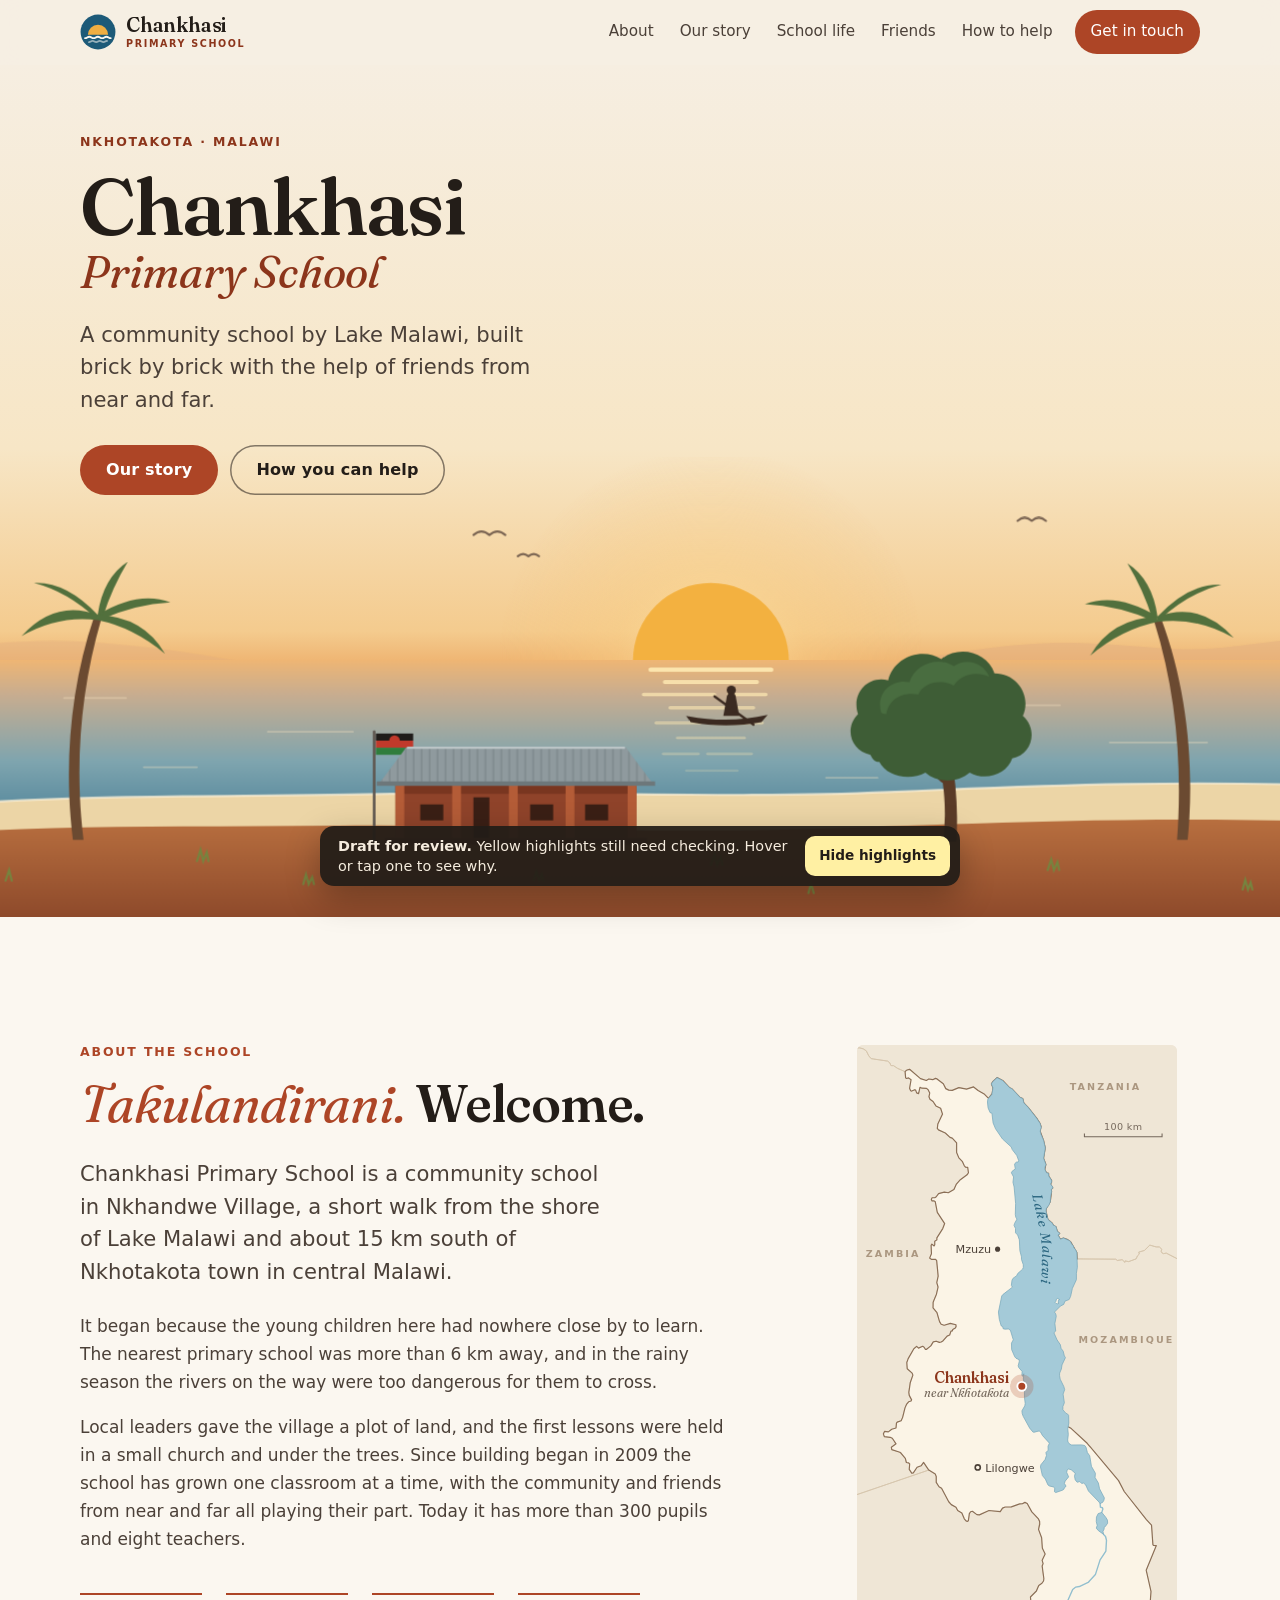
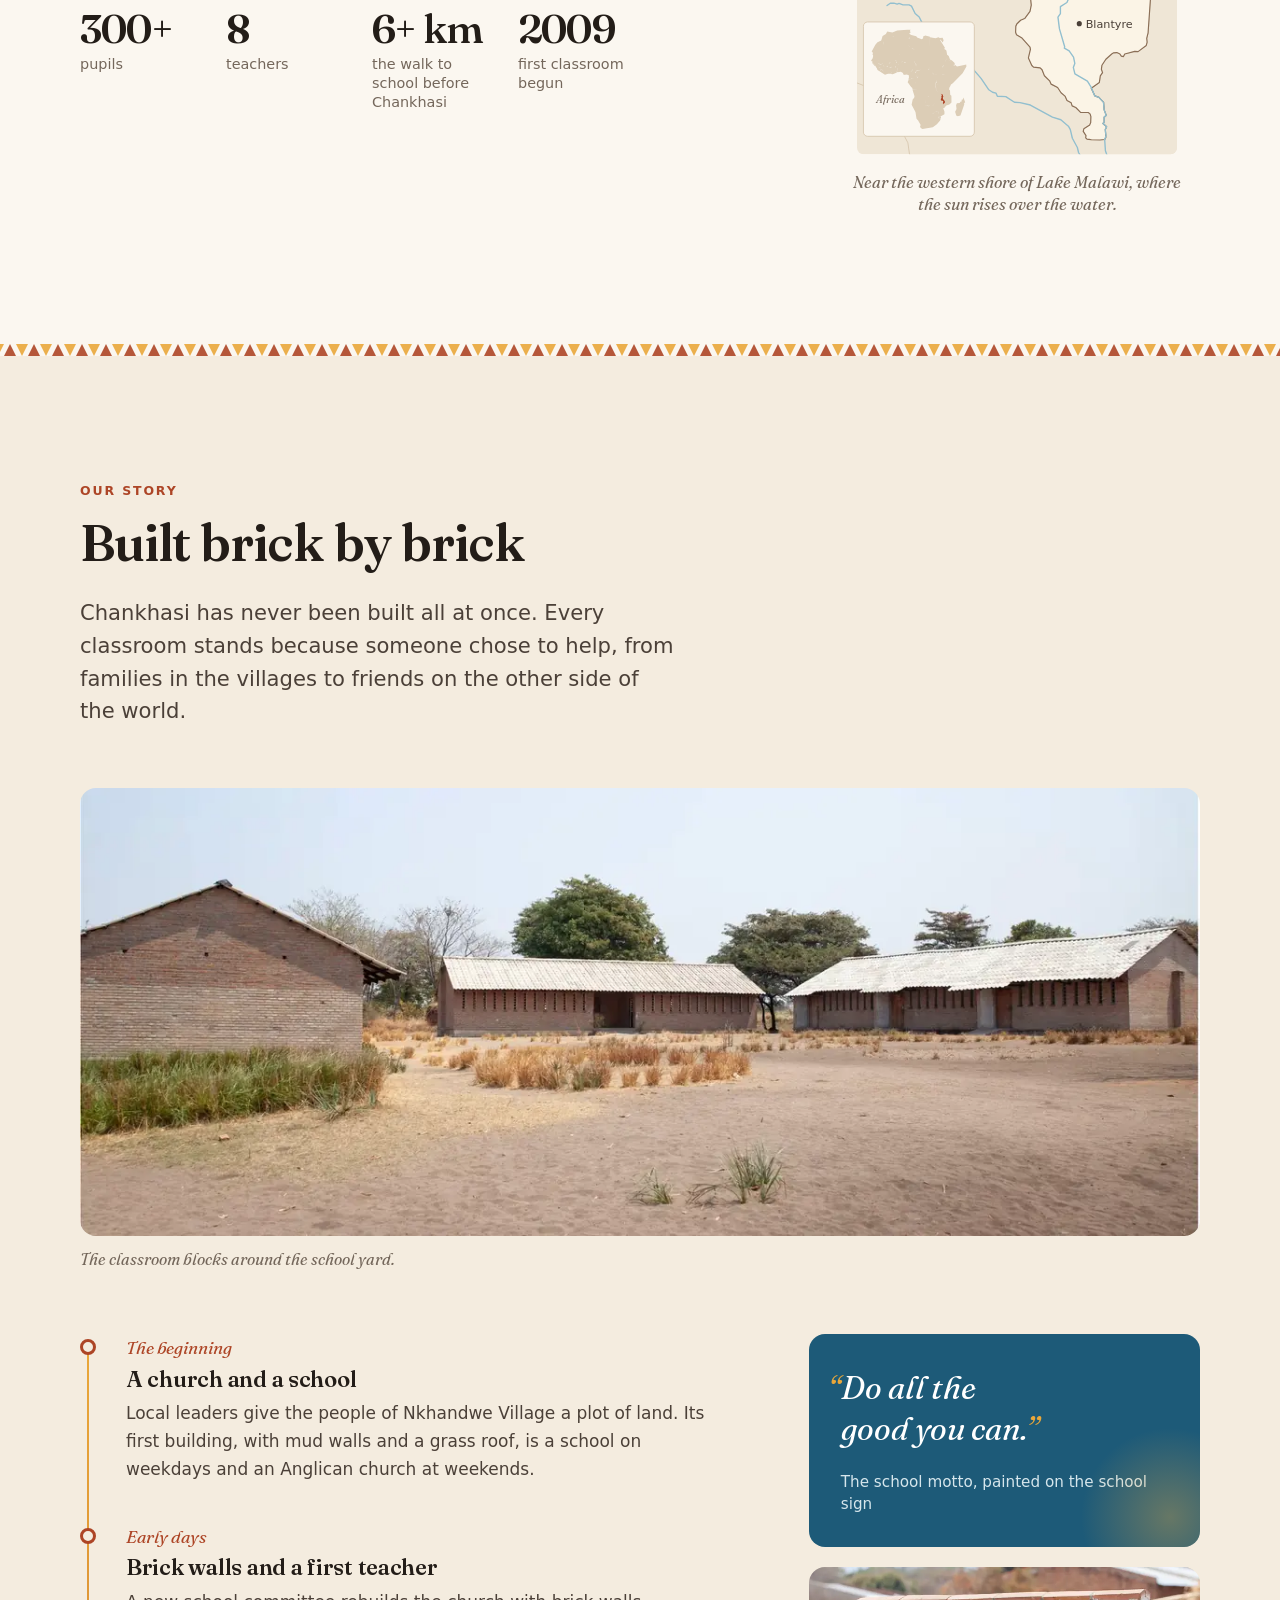
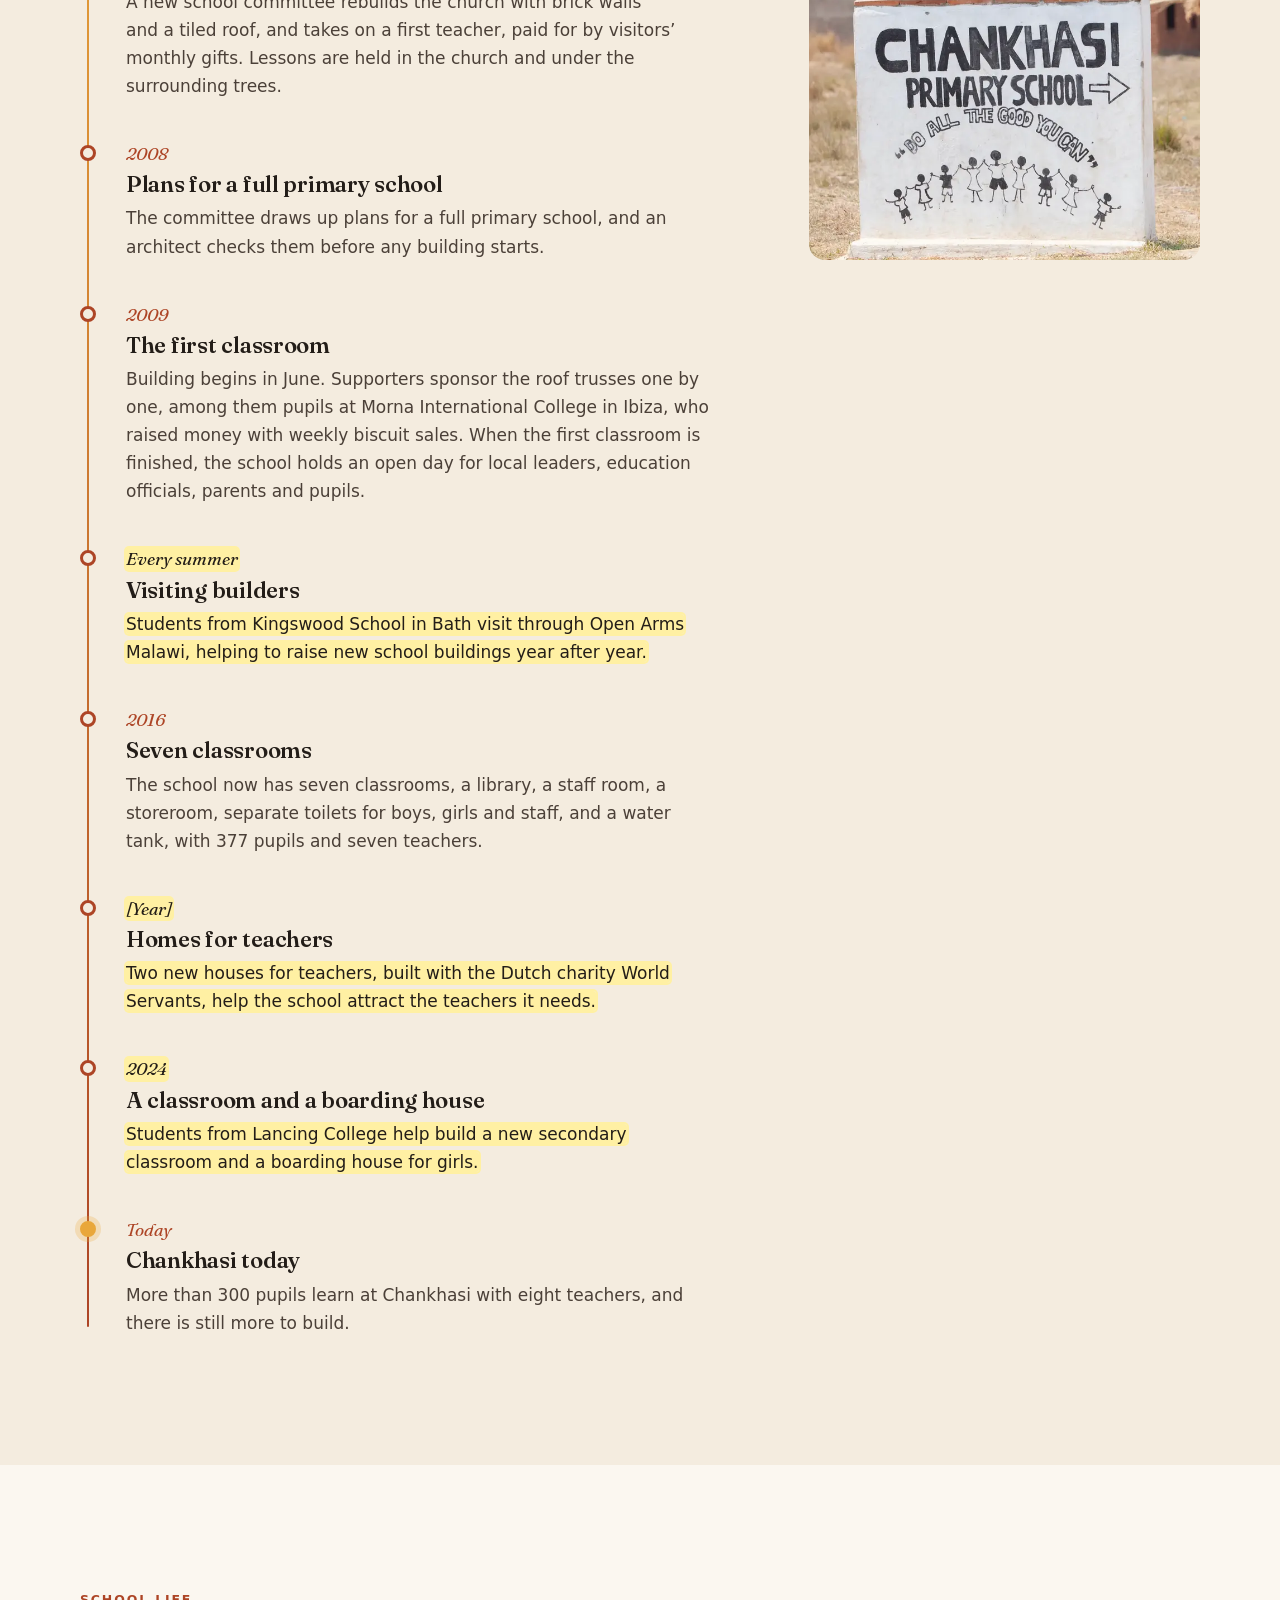
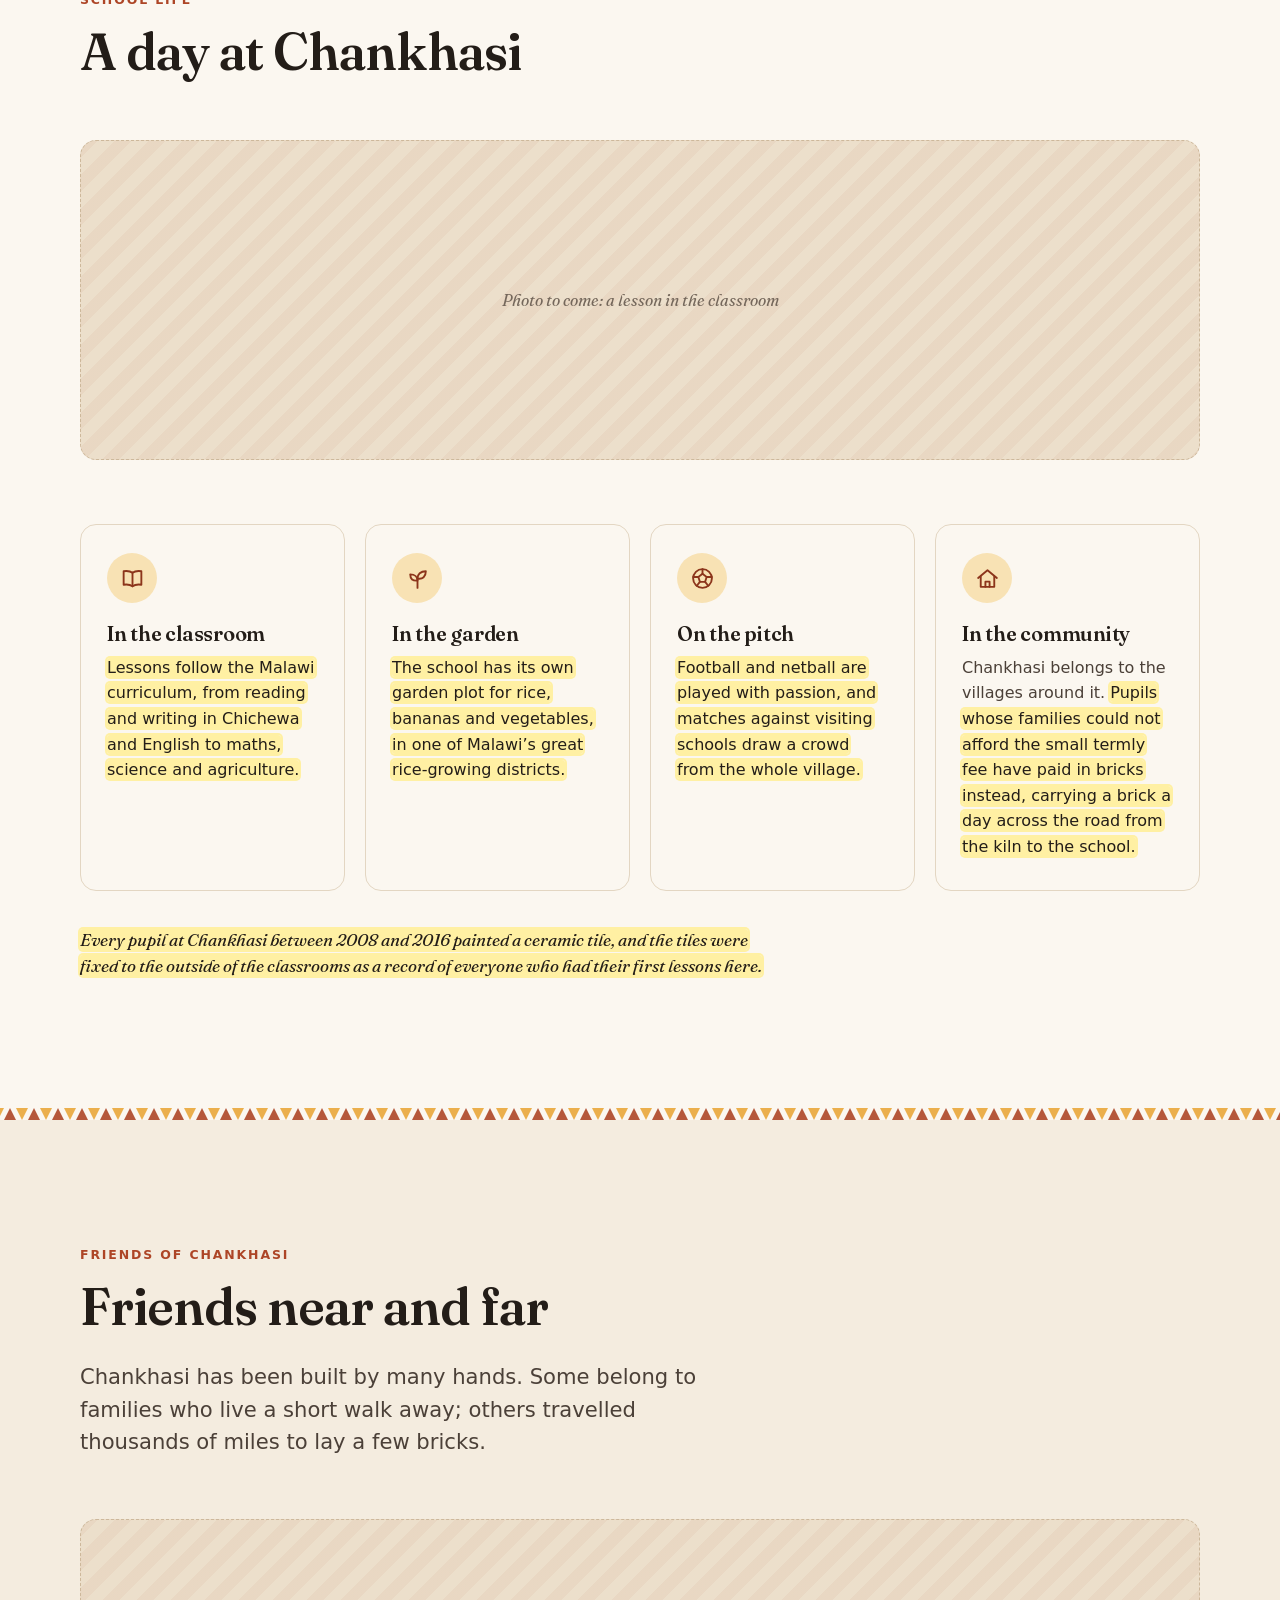
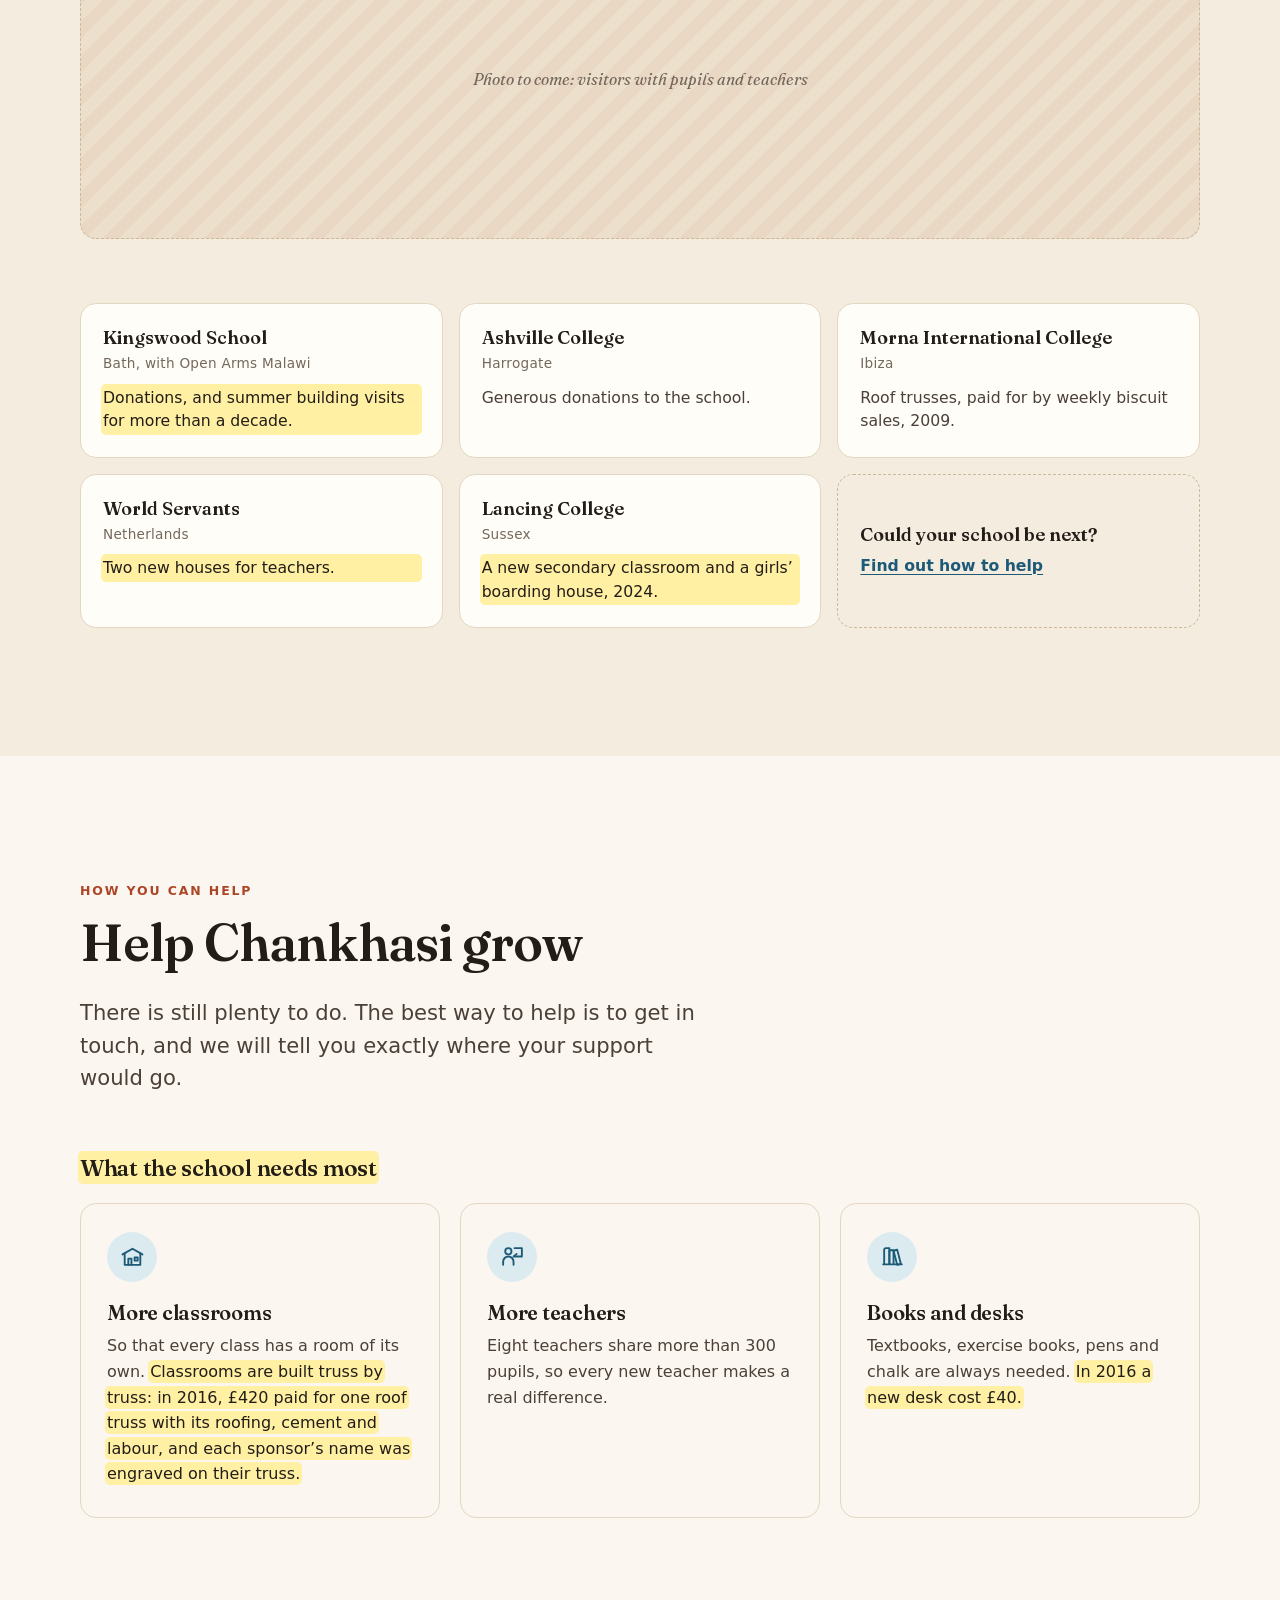
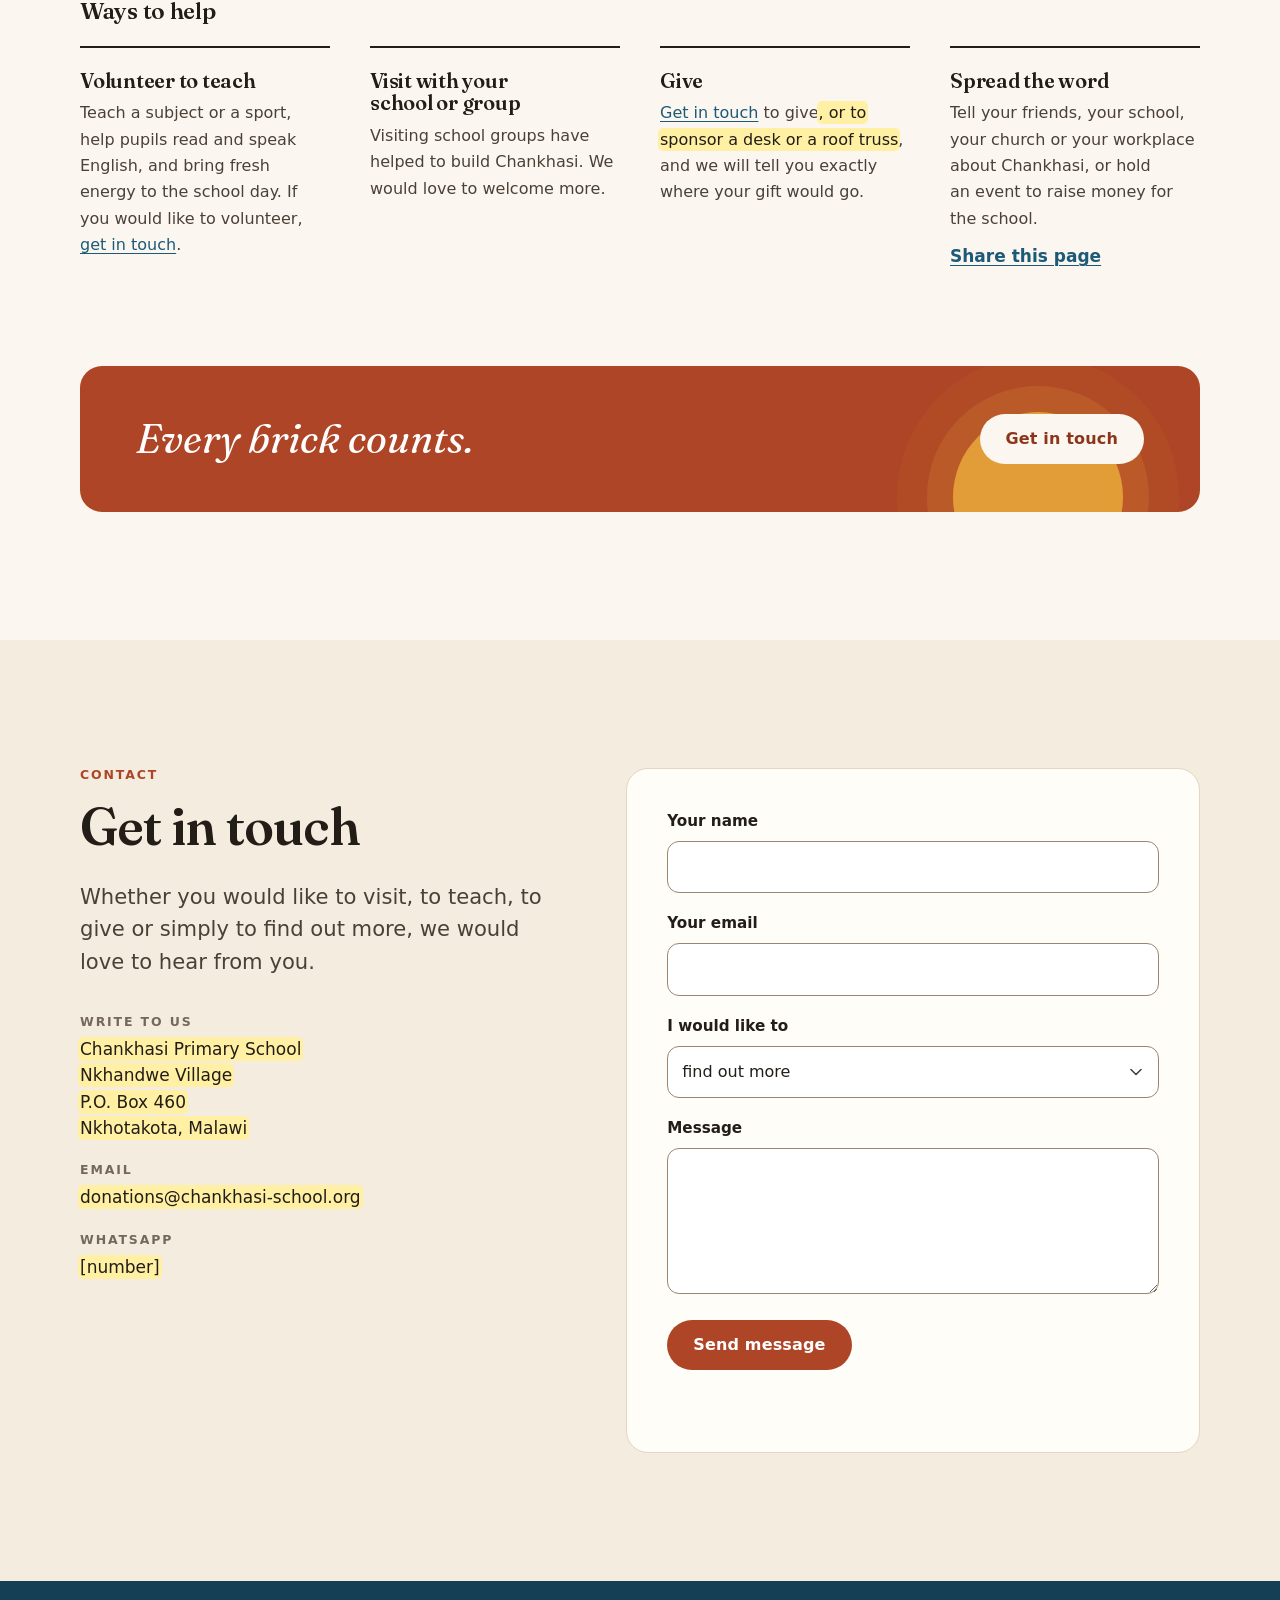
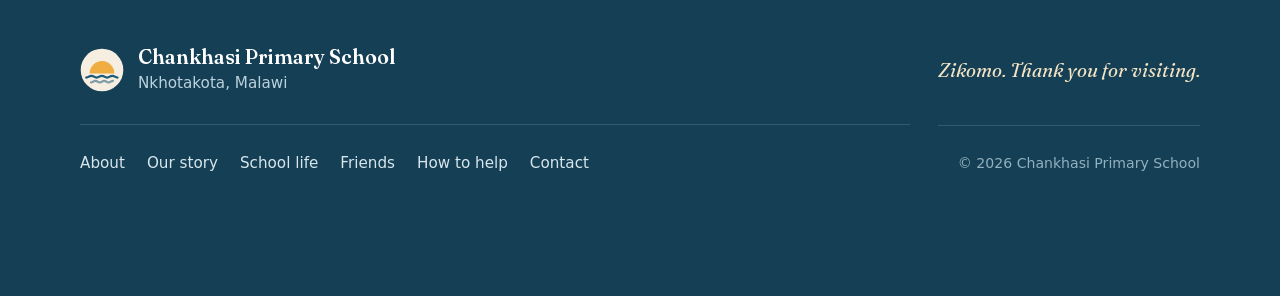
==== index.html @ ba5e1322 "Draft website for Chankhasi Primary School One-page static site for a community primary school near " ====
<!doctype html>
<html lang="en-GB" class="draft">
<head>
<meta charset="utf-8">
<meta name="viewport" content="width=device-width, initial-scale=1">
<title>Chankhasi Primary School · Nkhotakota, Malawi</title>
<meta name="description" content="Chankhasi Primary School is a community school near the shore of Lake Malawi, in Nkhotakota, Malawi. Read about the school, its story and how you can help.">
<!-- DRAFT: remove this line at launch so search engines can list the site -->
<meta name="robots" content="noindex">
<meta name="theme-color" content="#f6eee1">
<link rel="icon" href="assets/img/favicon.svg" type="image/svg+xml">
<link rel="icon" href="assets/img/favicon-32.png" sizes="32x32" type="image/png">
<link rel="apple-touch-icon" href="assets/img/apple-touch-icon.png">
<meta property="og:type" content="website">
<meta property="og:site_name" content="Chankhasi Primary School">
<meta property="og:title" content="Chankhasi Primary School · Nkhotakota, Malawi">
<meta property="og:description" content="A community primary school by Lake Malawi, built brick by brick with the help of friends from near and far.">
<meta property="og:url" content="https://alexjamescoles.github.io/chankhasi-school/">
<meta property="og:image" content="https://alexjamescoles.github.io/chankhasi-school/assets/img/og.jpg">
<meta property="og:image:width" content="1200">
<meta property="og:image:height" content="630">
<meta property="og:image:alt" content="Chankhasi Primary School: an illustration of the school by Lake Malawi at sunrise">
<meta name="twitter:card" content="summary_large_image">
<script>document.documentElement.className += " js";</script>
<link rel="preload" href="assets/fonts/fraunces.woff2" as="font" type="font/woff2" crossorigin>
<link rel="stylesheet" href="assets/site.css?v=6">
<script src="assets/site.js?v=6" defer></script>
</head>
<body>
<a class="skip" href="#main">Skip to content</a>

<header class="site-header">
  <div class="wrap header-inner">
    <a class="brand" href="#top" aria-label="Chankhasi Primary School, back to the top">
      <svg class="brand-mark" viewBox="0 0 64 64" aria-hidden="true"><circle cx="32" cy="32" r="31" fill="#1d5a78"/><path d="M14 37a18 18 0 0 1 36 0z" fill="#f0ae42"/><path d="M9 43c3.8 0 3.8-2.6 7.6-2.6s3.8 2.6 7.6 2.6 3.8-2.6 7.6-2.6 3.8 2.6 7.6 2.6 3.8-2.6 7.6-2.6 3.8 2.6 7.6 2.6" fill="none" stroke="#fbf7f0" stroke-width="3.2" stroke-linecap="round"/><path d="M16 50c3.2 0 3.2-2.2 6.4-2.2s3.2 2.2 6.4 2.2 3.2-2.2 6.4-2.2 3.2 2.2 6.4 2.2 3.2-2.2 6.4-2.2" fill="none" stroke="#fbf7f0" stroke-width="3.2" stroke-linecap="round" opacity=".55"/></svg>
      <span class="brand-name">Chankhasi <small>Primary School</small></span>
    </a>
    <button class="nav-toggle" type="button" aria-expanded="false" aria-controls="site-nav">
      <span class="nav-toggle-bars" aria-hidden="true"></span>Menu
    </button>
    <nav id="site-nav" class="site-nav" aria-label="Main">
      <a href="#about">About</a>
      <a href="#story">Our story</a>
      <a href="#life">School life</a>
      <a href="#friends">Friends</a>
      <a href="#help">How to help</a>
      <a class="nav-cta" href="#contact">Get in touch</a>
    </nav>
  </div>
</header>

<main id="main">

<section class="hero" id="top" aria-labelledby="hero-title">
  <div class="wrap hero-text">
    <p class="eyebrow">Nkhotakota · Malawi</p>
    <h1 id="hero-title">Chankhasi <span class="h1-line">Primary School</span></h1>
    <p class="lead">A community school by Lake Malawi, built brick by brick with the help of friends from near and far.</p>
    <p class="hero-actions">
      <a class="btn" href="#story">Our story</a>
      <a class="btn btn-ghost" href="#help">How you can help</a>
    </p>
  </div>
  <div class="hero-art" aria-hidden="true">
    <svg viewBox="0 380 1600 520" preserveAspectRatio="xMidYMax slice" focusable="false">
      <defs>
        <radialGradient id="h-glow" cx="880" cy="610" r="240" gradientUnits="userSpaceOnUse">
          <stop offset="0" stop-color="#fde3a6" stop-opacity=".95"/>
          <stop offset=".45" stop-color="#f9cf86" stop-opacity=".42"/>
          <stop offset="1" stop-color="#f6c47a" stop-opacity="0"/>
        </radialGradient>
        <linearGradient id="h-lake" x1="0" y1="609" x2="0" y2="800" gradientUnits="userSpaceOnUse">
          <stop offset="0" stop-color="#efb674"/>
          <stop offset=".2" stop-color="#c9ad8f"/>
          <stop offset=".6" stop-color="#7fa5af"/>
          <stop offset="1" stop-color="#4b8198"/>
        </linearGradient>
        <linearGradient id="h-ground" x1="0" y1="790" x2="0" y2="900" gradientUnits="userSpaceOnUse">
          <stop offset="0" stop-color="#b86f3f"/>
          <stop offset="1" stop-color="#8e4a2b"/>
        </linearGradient>
        <pattern id="h-corr" width="9" height="40" patternUnits="userSpaceOnUse">
          <path d="M4.5 0v40" stroke="#7d888c" stroke-width="1.6"/>
        </pattern>
      </defs>

      <g class="h-sun">
        <circle cx="880" cy="610" r="240" fill="url(#h-glow)"/>
        <circle cx="880" cy="610" r="88" fill="#f3b140"/>
      </g>
      <g class="h-birds" fill="none" stroke="#7a6452" stroke-width="2.4" stroke-linecap="round" stroke-linejoin="round">
        <path d="M612 468q9-8 18 0q9-8 18 0"/>
        <path d="M662 492q6-5 12 0q6-5 12 0"/>
        <path d="M1226 452q8-7 16 0q8-7 16 0"/>
      </g>

      <path fill="#e2ad80" opacity=".5" d="M1100 610c64-10 124-22 196-20s112 12 172 4 96-12 132-8v24z"/>
      <path fill="#e2ad80" opacity=".4" d="M0 598c64-8 126-14 196-8s104 12 150 20H0z"/>

      <rect x="0" y="609" width="1600" height="200" fill="url(#h-lake)"/>

      <g class="h-glitter" fill="none" stroke="#fde8b2" stroke-linecap="round">
        <path d="M812 620h136" stroke-width="5" opacity=".95"/>
        <path d="M828 634h104" stroke-width="4.5" opacity=".85"/>
        <path d="M804 648h80M900 648h42" stroke-width="4" opacity=".72"/>
        <path d="M834 663h94" stroke-width="4" opacity=".6"/>
        <path d="M818 680h50M882 680h56" stroke-width="3.5" opacity=".48"/>
        <path d="M842 697h76" stroke-width="3" opacity=".38"/>
        <path d="M826 715h40M876 715h50" stroke-width="3" opacity=".28"/>
        <path d="M852 734h58" stroke-width="2.5" opacity=".2"/>
      </g>
      <g fill="none" stroke="#f8e4c2" stroke-linecap="round" stroke-width="2" opacity=".35">
        <path d="M150 652h70M380 690h96M1190 660h84M1330 702h110M600 748h64M1010 742h58M240 730h60"/>
      </g>

      <g class="h-canoe" fill="#3b2a21">
        <path d="M852 672c30 6 62 6 92-1l-7 8c-26 5-54 5-80 0z"/>
        <path d="M894 672l4-22c1-5 9-5 10 0l4 22z"/>
        <circle cx="903" cy="643" r="5.2"/>
        <path d="M884 650l44 32" fill="none" stroke="#3b2a21" stroke-width="2.6" stroke-linecap="round"/>
      </g>

      <path fill="#ecd5a6" d="M0 774c160-14 330-10 520-14s380 6 560-2 360-14 520-6v60H0z"/>
      <path fill="none" stroke="#fff4dc" stroke-width="2.5" opacity=".7" d="M0 774c160-14 330-10 520-14s380 6 560-2 360-14 520-6"/>
      <path fill="url(#h-ground)" d="M0 806c140-12 300-8 460-10s320 10 520 4 380-16 620-8v108H0z"/>

      <g class="h-palm">
        <path fill="#6b4a31" d="M160 812c-10-80-4-170 24-252l8 3c-24 82-30 168-20 249z"/>
        <g fill="#52703d">
          <path d="M188 558q-48-18-86 24q42-24 86-18z"/>
          <path d="M188 558q-36-38-72-36q38 10 70 40z"/>
          <path d="M188 558q6-42 34-60q-18 30-28 62z"/>
          <path d="M188 558q46-28 82-14q-40 2-80 20z"/>
          <path d="M188 558q52 2 76 44q-36-30-76-38z"/>
        </g>
      </g>
      <g class="h-palm">
        <path fill="#6b4a31" d="M1418 812c8-80 0-170-30-250l-8 3c26 82 32 168 26 247z"/>
        <g fill="#52703d">
          <path d="M1384 560q48-18 86 24q-42-24-86-18z"/>
          <path d="M1384 560q36-38 72-36q-38 10-70 40z"/>
          <path d="M1384 560q-6-42-34-60q18 30 28 62z"/>
          <path d="M1384 560q-46-28-82-14q40 2 80 20z"/>
          <path d="M1384 560q-52 2-76 44q36-30 76-38z"/>
        </g>
      </g>

      <g class="h-tree">
        <path fill="#5b3b27" d="M1142 814c4-32 2-64-6-96l15-2c6 32 8 66 6 98z"/>
        <path d="M1142 744l-28-26M1148 732l24-24" stroke="#5b3b27" stroke-width="7" stroke-linecap="round"/>
        <path fill="#3e5d36" d="M1060 716c-22-4-30-30-14-46-8-24 12-44 34-38 6-26 38-38 60-24 20-16 52-8 60 16 26 0 42 26 32 48 18 16 10 44-12 48-6 18-30 26-48 16-14 12-36 12-50 0-18 10-44 4-52-12-6 0-8-4-10-8z"/>
        <path fill="#4c7042" opacity=".85" d="M1072 668c-6-22 12-38 32-34 6-20 32-30 50-18 14-10 34-4 40 12-18-8-34 0-40 10-14-8-34-4-40 10-18-4-34 6-36 22-4 0-5-1-6-2z"/>
      </g>

      <g class="h-flag">
        <path d="M500 818V690" stroke="#5f5750" stroke-width="3" stroke-linecap="round"/>
        <rect x="502" y="692" width="42" height="8" fill="#1f1c1a"/>
        <path d="M517 700a6 6 0 0 1 12 0z" fill="#c1392b"/>
        <rect x="502" y="700" width="42" height="8" fill="#c1392b"/>
        <rect x="502" y="708" width="42" height="8" fill="#2f7d3c"/>
      </g>

      <g class="h-school">
        <rect x="524" y="744" width="272" height="68" fill="#8f432a"/>
        <g fill="#3a1f15">
          <rect x="552" y="772" width="26" height="18"/>
          <rect x="612" y="764" width="18" height="46"/>
          <rect x="676" y="772" width="26" height="18"/>
          <rect x="738" y="772" width="26" height="18"/>
        </g>
        <rect x="524" y="751" width="272" height="9" fill="#5e2616" opacity=".45"/>
        <g fill="#b45c37">
          <rect x="524" y="748" width="10" height="64"/>
          <rect x="588" y="748" width="10" height="64"/>
          <rect x="652" y="748" width="10" height="64"/>
          <rect x="716" y="748" width="10" height="64"/>
          <rect x="786" y="748" width="10" height="64"/>
        </g>
        <path d="M506 748h308l-30-40H536z" fill="#8f9a9e"/>
        <path d="M506 748h308l-30-40H536z" fill="url(#h-corr)"/>
        <path d="M537 708h246" stroke="#bcc5c7" stroke-width="2.5"/>
        <rect x="503" y="746" width="314" height="5" fill="#6d777a"/>
        <rect x="512" y="810" width="296" height="8" fill="#7d3a22"/>
      </g>

      <g fill="none" stroke="#76843f" stroke-width="2.4" stroke-linecap="round">
        <path d="M300 836l4-13 3 13 4-10 2 10M420 862l3-11 3 11 4-8 2 8M880 840l4-12 3 12 4-9 2 9M990 872l3-11 3 11M1260 846l4-12 3 12 4-9 2 9M1480 868l3-11 3 11 3-8 2 8M84 858l4-12 3 12M680 858l3-10 3 10 3-7 2 7"/>
      </g>
    </svg>
  </div>
</section>

<section class="about" id="about" aria-labelledby="about-title">
  <div class="wrap about-grid">
    <div class="about-text">
      <p class="eyebrow">About the school</p>
      <h2 id="about-title"><span class="chichewa" lang="ny">Takulandirani.</span> Welcome.</h2>
      <p class="lead">Chankhasi Primary School is a community school in Nkhandwe Village, a short walk from the shore of Lake Malawi and about 15&nbsp;km south of Nkhotakota town in central Malawi.</p>
      <p>It began because the young children here had nowhere close by to learn. The nearest primary school was more than 6&nbsp;km away, and in the rainy season the rivers on the way were too dangerous for them to cross.</p>
      <p>Local leaders gave the village a plot of land, and the first lessons were held in a small church and under the trees. Since building began in 2009 the school has grown one classroom at a time, with the community and friends from near and far all playing their part. Today it has more than 300 pupils and eight teachers.</p>
      <dl class="stats">
        <div class="stat"><dt>pupils</dt><dd>300+</dd></div>
        <div class="stat"><dt>teachers</dt><dd>8</dd></div>
        <div class="stat"><dt>the walk to school before Chankhasi</dt><dd>6+&nbsp;km</dd></div>
        <div class="stat"><dt>first classroom begun</dt><dd>2009</dd></div>
      </dl>
    </div>
    <figure class="map-figure">
      <!-- MAP:START --><svg class="map" viewBox="0 0 300 664.9" role="img" aria-labelledby="map-title map-desc"><title id="map-title">Map of Malawi</title><desc id="map-desc">Chankhasi Primary School is near the western shore of Lake Malawi, about 15 km south of Nkhotakota town in central Malawi, north-east of the capital, Lilongwe.</desc><defs><clipPath id="map-clip"><rect width="300" height="664.9" rx="6"/></clipPath><path id="lake-label-path" d="M163.7 133.8l.4 8.1 2.1 8.1 3.8 16.2 2.5 16.3 1.3 16.2-.9 16.2-.4 8.1-2.6 8.1"/></defs><g clip-path="url(#map-clip)"><rect class="m-sea" width="300" height="664.9"/><path class="m-nbr" d="M45.1 25l-7.1-3.1-3.7-2.5-2.5-.1-1-2.5-2.1-1.7-15.4-2.3-2.2-2.5-2.4-4.8-2.9-1.9-3.2-.9-12 0-1.6-.5-6-5.1-3 .4 0-17.5 340 0 0 229.3-9.8 2.3-3-1.2-3.3 .6-1.6-2.1 .3-2.9-1.2-5-11.5-5.9-2.6 .5-1.5-.8-.7-1.5 .7-1.8-2.4-2.2-3 0-5.9-1.7-5 5-5.4 1.6 .6 1.8-1.8 1.7-1.2 2.8-7 2.6-3.4-.7-.1 1.4-2.6-2.5-4.6 .7-1.4-1.2-36.2-.2-.3-6.1-5.8-10-3.4-2.3-3.4-1.2-2.8 1.1-2.3-4 1.7-1.5-2.3-1.9-1.2-4.2-2.5-1.4-1-2-3.8-3.3-.6-1.4-1.6-7 .4-2.1 3.7-6.3 1.2-9.5-.3-2.1 1.5-1.4-2.2-3.6 1-1.7 0-1.8-2.7-4.1-.1-2.5-1.9-.4-1.6-3.2 1-4.7-2.2-5.8 1.6-9.7-1.6-7.1-3.2-8.7 .9-4.2-.9-2.8-3.3-5.1-8-10.2-4-4.1-1-4.1-2.4-.9-7.7-8.2-2.3-1.1-6.4-6.7-5.3-2.7-4.1 3.9-1.2 2 1.5 3.6-.8 5.4-3.4 4.6-3.7-3.9-6.1-3.5-4.2-3.4-6.6 2.1-7.2-1.4-6.2 2.5-3.3-.2-2.8-1.4-2.3-4.5-5.9-4.6-1.4-.5-2.6 1.2-3.7-.6-2.3 1.4-5.5-1.8-10.2-8.7-1.5 .1zM47.3 684.9l-1-3.9 1.7-1.6 4.6-8.2 .4-2.6-3-2.2-.8-1.6-1.5-10.6-9.9-18.8 6.9-7.1 1.4-2.6 2.7-10.9-5.9 2.5-9.8-1.4-3 1.1-2.6-1.8-.8-5.1-1.3-1.9-30.1-12-6.2-1-9.1 .2 0-168 10.3-2.6 77-26.3 6.1 3.8 .9 2.3 0 5.5 2.6 4 2.4 1.5 6.7 12.6 2.4 2.7 4.4 2.5 1.6 3 3.9 2.4 2.3 5.4 1.6 1.9 1.4 .5 .8-.6 .9-6.6 1.2-1.8 1.7-.5 4.2 3.2 2.3 .2 9-4.1 10.6 1.1 2.1-3.3 2.5-1.1 5.8-.1 7.8-2.8 2.5-.1 2.4-1.3 2.2 1.1 4.3 7.8 6 6.3 1.3 2.6-1 7.5 2.9 7.8 .7 9.9 2.6 5.4-2.8 5.9 .9 3.1-.9 2.3 1.6 11.9-.3 2.1-1.5 2.1-3.9 3.2-1.3 4.1-5.6 5.6 .8 7.6-1.2 5.8-5 6.8-3.8 1.6-3.6 3.5-.9 2.1-.2 5.7 .8 2.2 4.8 2.8 7.9 8.8 .4 2.2-1.9 8 3.2 7.1 1.6 1.6 6.2 .6 1.8 1.8 2.2 5.6 4.9 4.8 1.4 3.1 6.1 3.2 3.2 4.9 3.7 3.1 1.9 4.1 3.9 2.2 .9 2.9 3.4 1.5 4.5 4.5 7.2 .2 1.7 1.3 .8 2.5-.2 5.6-.9 2.2-5.5 3.6-.6 2.5 2.6 3.9-.3 2.1 1.2 1.2 4.2 .6 12.5-.2 1.2-3.4-.7-6 1.2-2.5-3.4-3.1 1.1-1.2 0-4.7 2-1.7-2-5.2-.5-7-4.4-4.7-3.8-1.4-3.4-7.1 7.6-5.4 .9-6.2 2.1-3.1-1.1-3.1 .5-3.8 3.7-5.6 5.5-4.9 1.5-1.1 3.3-.3 2.9 1.3 1.3 2 2 .5 1.2-2.5 9.4-2.4 3.1 .2 7.7-5.8 .8-3-.4-3.7 1.3-5.1 2.7-38.8-4.5-19.9 9.5-23.1-2.7-.2-.5-.7-1.3-18.3-4.8-5.1-20.8-26.4-5.3-10.2-29.4-35-14.9-13.8-2.5-1.5-5.3-1.4-10.1 .2-2.2-.7-2.3-4.6-2.6-3-2.6-5.9 .3-13.5-4.3-38.3-11.1-39.6 .4-3.6 1.7-4.1 14.5-22.2 3.2-7.9 .7-6.5-.5-5 .8-1 2.7-.7 60.9 .5 1.4 1.2 4.6-.7 2.6 2.5 .1-1.4 3.4 .7 7-2.6 1.2-2.8 1.8-1.7-.6-1.8 5.4-1.6 5-5 5.9 1.7 3 0 2.4 2.2-.7 1.8 .7 1.5 1.5 .8 2.6-.5 11.5 5.9 1.2 5-.3 2.9 1.6 2.1 3.3-.6 3 1.2 9.8-2.3 0 475.6zM185.1 235.2l-1.1 .7-2 5.4 .1 1.7 1 1.7 1.6 .6 3.4-1.3 2.1-3.5 .2-2.1-.6-1.6-1.3-.9zM174.6 233.4l-1.6 1.3 .2 1.4 4.1 4.9 1.2 0 1.6-1.6 .8-2.8-1.1-2.5-2.3-1.3zM45.1 25l.5 5.8 .8 .6 1.9-.6 2.4 1.8-1.4 8 1 2.3 1 .3 2.8-1.3 .9 .4 .9 2.6 1.8 .7 1.4-6 1.8 .9 4.3 .2 1.5 1.2 1.5 3.1-.7 3.5 .9 2.3 2.9 2.2 2.7 4.1 4.4 2.2 1.8 5.5-4.4 9.2-.5 4.2 1.1 1.4 6.4 2.9 4.4 4.1 2.1 .7 4.1 4.4-.3 7.1 2.4 7 3.4 3.6 2.8 5.1 2.1 .3 .7 5-1.3 1.9-6.3 4.6-3.9 4.4-2.1 4.7-5.3 3.1-3.8-.6-5.3 1.4-2.4 3.2-1.2 .7-2.5 0-.7 1.4 .5 1.6 2.1-.1 1.1 .9 1.9 9.9 6.9 10.5-1.8 4.7-5.5 8.7 0 1.9-2 1.3 0 3.3-.6 1.1-2.1-1.7-.7 1.1 .3 8-1.7 4 1.6 1.1 4 .1 1 1.2 1.4 14.5-1.3 6 1.2 4.2-1.5 6.7-3.1 7.5-.1 5.4 3.7 4.5 2.4 8.3 1.5 2.5 2.8 .9 5.8-1.7 5.3 1.3 .1 1.7-.7 1.3-2.4 1.5-.5 1.3-1.2 .2-1.2 3.6-2.4 1-3.7 4.3-1.8 1.2-1.8 .4-3-1.1-2.7 .6-2.3 3.8-4.2 3.3-.8 .1-1.3-2.2-1.3-.8-3.9 1.7-1.8-1.7-2.6 2.3-5.3 9.2-1.3 3.6 .4 5.9 4.6 4.1 .7 1.9-2.5 7.2-1.3 9 .4 2.8 2.2 4.2-.5 1.1-2.3 .7-2 2.5-1.4 3.2-2.2 8.9-1.4 3.1-3.7 1.4-.7 .9-.4 4.6-4 1.1-3.2 2.5-3.6-.4-1.1 2.3 1 2.6 5.4 .6 2 .9 3.5 5.2-4.4 3.2 .4 2.2 7.6 2.5 1.2 1 3.9 4.8 1 3.8 2.1 .4 1 1-.4 5 2.3 3.6 1.5-.3 3.5-5.2 3.8-1.4 2.3-3.2 4.9 7.2-77 26.3-10.3 2.6 0-429.9 3-.4 6 5.1 1.6 .5 12 0 3.2 .9 2.9 1.9 2.4 4.8 2.2 2.5 15.4 2.3 2.1 1.7 1 2.5 2.5 .1 3.7 2.5z"/><path class="m-land" d="M206.4 200.6l-24.7-.3-2.7 .7-.8 1 .5 5-.7 6.5-3.2 7.9-14.5 22.2-1.7 4.1-.4 3.6 11.1 39.6 4.3 38.3-.3 13.5 2.6 5.9 2.6 3 2.3 4.6 2.2 .7 10.1-.2 5.3 1.4 2.5 1.5 14.9 13.8 29.4 35 5.3 10.2 20.8 26.4 4.8 5.1 1.3 18.3 .5 .7 2.7 .2-9.5 23.1 4.5 19.9-2.7 38.8-1.3 5.1 .4 3.7-.8 3-7.7 5.8-3.1-.2-9.4 2.4-1.2 2.5-2-.5-1.3-2-2.9-1.3-3.3 .3-1.5 1.1-5.5 4.9-3.7 5.6-.5 3.8 1.1 3.1-2.1 3.1-.9 6.2-7.6 5.4 3.4 7.1 3.8 1.4 4.4 4.7 .5 7 2 5.2-2 1.7 0 4.7-1.1 1.2 3.4 3.1-1.2 2.5 .5 7.4-1 2-4.6 .5-7.9-.3-4.2-.6-1.2-1.2 .3-2.1-2.6-3.9 .6-2.5 5.5-3.6 .9-2.2 .2-5.6-.8-2.5-1.7-1.3-7.2-.2-4.5-4.5-3.4-1.5-.9-2.9-3.9-2.2-1.9-4.1-3.7-3.1-3.2-4.9-6.1-3.2-1.4-3.1-4.9-4.8-2.2-5.6-1.8-1.8-6.2-.6-1.6-1.6-3.2-7.1 1.9-8-.4-2.2-7.9-8.8-4.8-2.8-.8-2.2 .2-5.7 .9-2.1 3.6-3.5 3.8-1.6 5-6.8 1.2-5.8-.8-7.6 5.6-5.6 2.2-5.2 3-2.1 1.5-2.1 .3-2.1-1.6-11.9 .9-2.3-.9-3.1 2.8-5.9-2.6-5.4-.7-9.9-2.9-7.8 1.1-4.8-.1-2.7-1.3-2.6-6-6.3-4.3-7.8-2.2-1.1-2.4 1.3-2.5 .1-7.8 2.8-5.8 .1-2.5 1.1-2.1 3.3-10.6-1.1-9 4.1-2.3-.2-4.2-3.2-1.7 .5-1.2 1.8-.9 6.6-.8 .6-1.4-.5-1.6-1.9-2.3-5.4-3.9-2.4-1.6-3-4.4-2.5-2.4-2.7-6.7-12.6-2.4-1.5-2.6-4 0-5.5-.9-2.3-6.1-3.8-4.9-7.2-2.3 3.2-3.8 1.4-3.5 5.2-1.5 .3-2.3-3.6 .4-5-1-1-2.1-.4-1-3.8-3.9-4.8-1.2-1-7.6-2.5-.4-2.2 4.4-3.2-3.5-5.2-2-.9-5.4-.6-1-2.6 1.1-2.3 3.6 .4 3.2-2.5 4-1.1 .4-4.6 .7-.9 3.7-1.4 1.4-3.1 2.2-8.9 1.4-3.2 2-2.5 2.3-.7 .5-1.1-2.2-4.2-.4-2.8 1.3-9 2.5-7.2-.7-1.9-4.6-4.1-.4-5.9 1.3-3.6 5.3-9.2 2.6-2.3 1.8 1.7 3.9-1.7 1.3 .8 1.3 2.2 .8-.1 4.2-3.3 2.3-3.8 2.7-.6 3 1.1 1.8-.4 1.8-1.2 3.7-4.3 2.4-1 1.2-3.6 1.2-.2 .5-1.3 2.4-1.5 .7-1.3-.1-1.7-5.3-1.3-5.8 1.7-2.8-.9-1.5-2.5-2.4-8.3-3.7-4.5 .1-5.4 3.1-7.5 1.5-6.7-1.2-4.2 1.3-6-1.4-14.5-1-1.2-4-.1-1.6-1.1 1.7-4-.3-8 .7-1.1 2.1 1.7 .6-1.1 0-3.3 2-1.3 0-1.9 5.5-8.7 1.8-4.7-6.9-10.5-1.9-9.9-1.1-.9-2.1 .1-.5-1.6 .7-1.4 2.5 0 1.2-.7 2.4-3.2 5.3-1.4 3.8 .6 5.3-3.1 2.1-4.7 3.9-4.4 6.3-4.6 1.3-1.9-.7-5-2.1-.3-1.2-1.5-1.6-3.6-3.4-3.6-2.1-5 0-9.1-4.1-4.4-2.1-.7-4.4-4.1-6.4-2.9-1.1-1.4 .5-4.2 4.4-9.2-1.8-5.5-4.4-2.2-2.7-4.1-2.9-2.2-.9-2.3 .7-3.5-1.5-3.1-1.5-1.2-4.3-.2-1.8-.9-1.4 6-1.8-.7-.9-2.6-.9-.4-2.8 1.3-1-.3-1-2.3 1.4-8-2.4-1.8-1.9 .6-.8-.6-.5-5.8 1.2-1.3 3-.9 10.2 8.7 5.5 1.8 2.3-1.4 3.7 .6 2.6-1.2 1.4 .5 5.9 4.6 2.3 4.5 2.8 1.4 3.3 .2 6.2-2.5 7.2 1.4 6.6-2.1 4.2 3.4 6.1 3.5 3.7 3.9 3.4-4.6 .8-5.4-1.5-3.6 1.2-2 4.1-3.9 5.3 2.7 6.4 6.7 2.3 1.1 7.7 8.2 2.4 .9 1 4.1 4 4.1 8 10.2 3.3 5.1 .9 2.8-.9 4.2 3.2 8.7 1.6 7.1-1.6 9.7 2.2 5.8-1 4.7 1.6 3.2 1.9 .4 .1 2.5 2.7 4.1 0 1.8-1 1.7 2.2 3.6-1.5 1.4 .3 2.1-1.2 9.5-3.7 6.3-.4 2.1 1.6 7 .6 1.4 3.8 3.3 1 2 2.5 1.4 1.2 4.2 2.3 1.9-1.7 1.5 2.3 4 2.8-1.1 3.4 1.2 3.4 2.3 5.8 10zM185.1 235.2l3.4 .7 1.3 .9 .6 1.6-.2 2.1-2.1 3.5-3.4 1.3-1.6-.6-1-1.7-.1-1.7 2-5.4zM174.6 233.4l2.9-.6 2.3 1.3 1.1 2.5-.8 2.8-1.6 1.6-1.2 0-4.1-4.9-.2-1.4z"/><path class="m-river" d="M28.2 525.5l3-2.1 3.4-.2 3.1 1 1.7-.7 3.7 1.4 5.7 0 2.3 1.2 3.4 6.9 3.8 3.3 2.4 4.7 3.8 2.8 5.6 1.4 11.9 13 5.4 3.5 .6 2.9 3.6 5.8 6.2 2 18.5 21.4 7.3 10.7 3.5 2.3 3.2 .8 1.3 2.9 7.9 .4 8.1 5.3 5.3 .3 9.6 2.3 20.7 11.3 7.9 2.5 7.1 6 1.8 3.2 1.9 8.1 4.7 8.7 1.1 4.7 3.3 5.5 3 9.1 3.1 6M229.5 438.2l1-3.2-.4-1.2-1.9-.6-.3-3.3M231.1 458.8l1.9 2 .9 3.5-.6 10.3-5.4 8.1-4.4 13.8-6.8 7.4-8.3 3.8-3.3 .5-2.9 2.3-5.4 12.2-6.1 3.9 0 6.4-2.3 3.4 1.4 11 4.9 16.8-.3 1.3 4.5 2.6 4.1 5.7 1.2 6-1.4 3.7 1.5 6.1 11.7 6.8 3.2 5.1 3.7 8.7 3.9 1.4 4.3 4.7 .6 7 2 5.2-2 1.6 0 4.8-1.1 1.2 3.4 3.1-1.3 2.5 .8 6-1.3 3.4 .7 10.6 2.9 8.1-1.4 3.4 .9 6.9"/><path class="m-lake" d="M226.9 428.5l-9.9-10.3-2.6-5.8-2-1.7-1.8 .3-1.7-1.7-2.5 .6-1.8-2.2-.7-3.4 .7-2.8-3.8-3.3-2.4-.7-1.5 1.1-.3 2.1 1.8 4.2-3.2 3.9-.8 2.2 1.5 2.4-.2 .7-1.2 .9-.6 1.6-1.3 .8-6.3 2.2-1.2-.8 .3-3.3-1.3-1.2-3.8-.9-1.3-1-2.4-5.4-2.8-3.3-1.8-8.1 .4-2.1 3.9-4.8 1.3-3.8-.5-2.8 2.1-2.2-.1-3.8 1.3-2.8-6.6-7.3-1.7-3.2-1-.7-1.2-.1-4 1.1-1-.3-3-3.6-6-10.9-1-2.6-.3-2.7 2.7-4.7 .4-2.3-.7-5.6-.1-13.2-1-4 .5-5-.6 1.8-.6 .4-.6-.5 .2-3.9-3.2-3.6-.5-1.7 1-3.9-.1-1.8-2.9-1.3-1.2-1.4-2.9-6.7-.2-6.1 1.7-3.1-2.7-9-1.9-1.2-3.1 .2-1.8-.4-.4-2-1.4-.6-1.8-6.3-.8-6.7 3.1-15.1 1-1.3 9-7-1-1.6 .6-4.8 .9-1.8 3.5-2.5 .9-2 4.6-4.1 .7-1.6 0-2.6-1.7-5 0-2.4-1.5-5.7-.5-10.2-1.6-4.6-2-2 0-4.1-1.4-2.9 .6-2 2.2-3.9-1.1-1.6-.5-2.6 .3-10.3-1.4-15.6-1.1-4.4 .6-5-2.1-3.9 .7-1.4 3-2.2-.7-4.5 .4-.7 1.4-1.2 1.7-.2 .5-.9-1.9-5.1-4.3-5.6-.9-2.4-8.2-7.5-6.5-9.5-2.3-5.5-1.1-9.1-1.7-.6-1.9-4.4-.6-5.6 .4-2.7 3.7-4.2 .9-5 .2-1.4-1.5-3.6 1.2-2 4.1-3.9 5.2 2.7 6.5 6.7 2.3 1.1 7.7 8.2 2.4 .9 1 4.1 4 4.1 8 10.2 3.3 5.1 1 3.6-1 3.4 .6 2.7 2.6 6 1.6 7.1-1.6 9.7 2.2 5.8-.9 2.6-.1 2.1 1.6 3.2 1.9 .4 .1 2.5 2.7 4.1 0 1.8-1 1.7 2 2.5 .2 1.1-1.5 1.4 .3 2.1-1 5.1-.2 4.4-1.4 3.3-2.3 3-.4 2.1 1.6 7 .6 1.4 3.8 3.3 1 2 1.4 .3 1.1 1.1 1.2 4.1 2.3 2 0 .5-1.7 1 2.3 4 2.8-1.1 5.3 2.2 1.5 1.3 .9 2.3 1.5 1.2 .6 2.2 1.5 1.5 1.3 2.8 .5 13.9-.9 5.6 0 6-3.8 8.2-1.6 7.4-1.4 3-4 1.6-1.1 3-2.9 1.4-5.8 5.8 1.2 1.6 .5 2.3-1.3 6.7 .8 7.2-1.7 1.6 3 6.7 3.1 4.6 .6 3.3 2 2.6 1.1 4.5 1 1.6-3.2 6.8-.6 3.9-1.6 3.8-.1 2.3 .6 3.4 3.4 6.9 .8 2.9-1.5 4.2 1.2 8.1-1.4 3.6 0 2.9 2.5 3 2.6 1.7 .3 .7 .2 7.1-1 5.4 .5 5.3-.6 5.2 .4 2.2 1.8 1.8 1.5 .7 9.4-.1 2.9 .6 1.2 1.5 1.3 5.1 2.2 3 1.6 9.9 3.7 6.5-.3 4 3.1 5.2 1.1 5.3 4.5 8.6-.4 2.2-1.2 2-2.4 1.1zM186.4 240.5l-.7 1 .5 .5 1.6 .7 .9-.3 .1-3 1.2-.7-2.2-1.1-.8 .7zM233.2 442.7l1.6 2.7 .2 2.9-2.2 3.2-1.1 .6 0 1.7-1.1 2.2 .6 2.8-4.9-3.5-2-2.4 .9-2.5-.9-3.6 .2-4.2 1.6-3.3 3.4-1.1z"/><text class="m-country" x="232.9" y="42.2" text-anchor="middle">TANZANIA</text><text class="m-country" x="33.9" y="198.7" text-anchor="middle">ZAMBIA</text><text class="m-country" x="252.6" y="279.8" text-anchor="middle">MOZAMBIQUE</text><text class="m-lake-label"><textPath href="#lake-label-path" startOffset="50%" text-anchor="middle">Lake Malawi</textPath></text><circle class="m-town" cx="131.8" cy="191.4" r="2.4"/><text class="m-town-label" x="125.8" y="195.4" text-anchor="end">Mzuzu</text><circle class="m-town m-capital" cx="113.2" cy="396" r="2.4"/><text class="m-town-label" x="120.2" y="400" text-anchor="start">Lilongwe</text><circle class="m-town" cx="208.4" cy="542.5" r="2.4"/><text class="m-town-label" x="214.4" y="546.5" text-anchor="start">Blantyre</text><g class="m-school" transform="translate(154.5 320)"><circle class="m-school-halo" r="11"/><circle class="m-school-dot" r="4.2"/><text class="m-school-label" x="-12" y="-3" text-anchor="end">Chankhasi</text><text class="m-school-sub" x="-12" y="10" text-anchor="end">near Nkhotakota</text></g><g class="m-scale" transform="translate(213.2 86)"><path d="M0 -3V0H72.8V-3"/><text x="36.4" y="-6" text-anchor="middle">100 km</text></g><g class="m-inset"><rect x="6" y="540.9" width="104" height="107.2" rx="4"/><path class="m-inset-land" d="M80.1 583.9l3.2-6.2 1.3 .2 .5-1 3.8 1 2 2.1-.8 1.9 1.5 0-.1 1 1.5 1.6 5.1 1.3-3.9 4-4 1.3-1.4-.5-1.6 1.2-4.7-1.5-1.6-2.8-2.2-1.6 1.4-.8zM82.5 590.2l-.9-.5-3.9 1.9-2.1-.1-1.4-1.4-1.5 .5-5.4-5.7 1.2-2.1 .9-.1 1.1 1.2 2.8 .2 1.6-1.2 1.5 .6 1.6-1.7-.5-1.2 1.5-.2-.1 1.9 1 .7 .3 2-1.5 .9 2.2 1.6zM96.2 587.7l3.2-3.8 0-2.3 3-.8 .2 1.9-3.6 6.4-9.2 9.3-.7-1.1 0-4.8 1.4-1.7 3.7-1zM82.2 590.2l5 1.6 1.6-1.2 1.4 .4-1.1 1.5 0 4.8 .7 1.1-1.7 1.2-1.1 2.6-7.1-4.7 0-1.5 1.4-2.3-1.3-3 1.9-1zM78.6 608.4l-2.5-1.1-1.9-3-.1-2.4 1.8-1.6-.4-2.8 4.5 0 4.8 2.6 2 2.2-.6 1.7 1 1.2 .2 4 .9 .6-3.8 1.6-3.2-.2-.9-2.4zM99.4 581.6l0 2.3-1.3 1.9-5.1-1.3-1.8-2.1 .9-1.1 1.6 1.4zM24.5 560.3l.1 .7-3.4 .3-1.3 2.7-1.9 1.5-1.1 2.8-3 .1 3.3-6.2 2-2.2 3.5-1.8 1.3-4.2 3.1-1.9 1.2-2.3 4.8 .9 1.5 3.4-3.4 1.1 0 1.2-2.4 1.5-2.7 .2-1.4 .9zM24.5 560.3l.2 2.2-4.3 0 0 3.3-1.5 .8 .2 1.9-5.1 0-.1 .8 0-.9 3-.1 1.1-2.8 1.9-1.5 1.3-2.7 3.4-.3zM60.1 591.7l-1.1 5.2-2 2.1-.4 2.3-1.6 1.2-.4-.8-3.1 1-1.1-1.4 1-.4-.4-1.7 1.3-.7 1.9 .9 .5-1 0-1.4-.8-.6 .8-1.4-1.7-.5 .2-1.1 3.6 .6 .7-2.4zM60.1 591.7l-.1-1.1 1.1-1.1 3.8 1.3 .7-.9 3.5-.7 2.2 .3 1.4 1.1 1.7-.4 1.6 1.4-.2 1.4 .7 .5-1.7 1.6-1.4 4.3 .8 5 1.6 2.4-2.4 .4-.7 1 0 2.9 .9 1.1 1-.3 0 1.7-1.1-.1-2.3-2.3-1.6 .4-2.5-1.3-2.3 .5-.6-5.2-2.9-.4-.2 1.3-2.3 .2-1.4-2.9-5.6-.1 1.1-1.6 1.7-.4 .4 .8 1.6-1.2 .4-2.3 2-2.1zM57.3 633.2l-1.5-1.6-1-6.2-3.6-6.9 8.7 .2 3 .8 5.5-.5-1.8 1.1-.4-.6-3 .4 0 4.7-1.3 .1 0 8.3-2.4 .6-1.4-1.1zM61.9 628.2l.8 1 .1 1.8 1.2 0 1.8-2 3.2 .5 .5-1.3 4.1-3.2 2.7 .1 1.1 4.3-1.1 .3-.4 1.2 .9 .7 .6-.7 1.2 .3-.7 2-3 3.5-3.8 2.9-9.7 1.6-1.7-.8-.6-1.7 .6-1.2-2.4-4.2 .8-.8 1.4 1.1 2.4-.6zM73.5 633.6l-1.6 0-.9 1 .4 .9 1 .4 1.3-1zM50.9 553.2l4.7 1 .8 1.3 4.3 1.5 1.3-.9 0-1.6 2-1 4.4 1.3-.1 15.5-1.3 0 0 .6-10.3-5.1-2.3 1.1-5.1-2.6-1.2-2 .7-2.2-.8-2.9 1.2-.8 .1-1.3 1.6-1zM50.9 553.2l0 .9-1.6 1-1 1.9-.6-2.4-2-2.3 .9-1 .5-3 3.2-.2-.8 1.3 .9 1.1-1.5 1.4zM78.6 608.4l1 1.5-.6 .4 .4 1.9-1.1 1.6 .7 .5-3.9 1.3 .3 .8-1.9 .5-2.9 2.7-4.3-.6-1.7-1.4-.1-4.6 2.6 0-.1-2.7 2.6 1.3 1.6-.4 2.3 2.3 1 .1 .1-1.7-1 .3-.9-1.1 0-2.9 .7-1 2.4-.4zM22.6 585.2l-1.5 2-1.9-1.2-.5-1.5 1.1-1.1 1.6-.2 .7 2.2zM18.7 584.5l-1.5-2.4-.8 0 1.8-1.1 0-1.2 3.9 1 1.9-.8 1.1 1.4-.4 .6 .9 .9 .4 2.4-.7-.1 0 1.2-1.2 .5-.8-1.8-1.2 .3-.6-2.2-1.7 .2zM21.1 587.2l2.2-2.1 .4 1.5 1.2-.4-.1 1.6 1.5 .8-.1 1.9zM65.6 582l1 1.4-.2 1.5 2.2 1.1 2.9 3.6-2.4-.4-3.5 .7-.7 .9-3.8-1.3-1.1 1.1 .1 1.1-2.6-.1-.6 1.7-2.1-4 .9-2.5 4.4-1.1 .5-1.2 1.9-.2 1.6-1.9zM65.6 582l-.5-2.2-.9-.2 1.5-3.6 1.4-.2-.1-5.5 1.3 0 0-2.6 15.5 0 .7 4 1.5 1.1-2.1 1.3-1.1 5.6-2.4 2.8-.3 1.4-1.2-1.6 .1-1.9-1.5 .2 .5 1.2-1.6 1.7-1.5-.6-1.6 1.2-2.8-.2-1.1-1.2-.9 .1-1.3 2.1-.8 0 .2-1.5zM92 581.3l-1.9 .6 .9-1.9 1.1 0-1 1.2zM91.8 579.7l-.9 .3-3-2.6-2.8-.5-.5 1-1.3-.2 .6-3.6 2.1-1.3 1.4 3.8 .2-.5 1.7 1.1zM25.6 583l2.3-.7 0 .6 1.4-.1 .6 .8 2.6 .3 .2 1.6-1 2.1 .7 1.9-3.3-.1-2.9 1.1 .1-1.9-1.5-.8 .5-2.6 .7 .1zM20.1 577l.9-1.1 .8 .7 2-.8 5 .3-1.4-12.3 2.3 0 10.4 6.7 .1 1.1 1.3-.2-.1 3.5-.9 1.4-5.5 .3-3.5 2.5-.7-.4-2.6 4.3-.3-.7-2.3 .7-1.5-3-2.8 .6zM20.1 577l1.1 3-1.2 .2-5.7 0 1.7-.7-1.7 .4 0-.8 3.8-.3-3.6-.2 .3-.8-.6 .4-1-1.1 1.7-2.3 1.7-.3 1.9 .7zM40.6 581l.7-2.3 1.8-.5 1.9 1.1 1.1-.4 2.3 .7 5.2-1.2 1.4 2-4.3 7.4-1.6-.7-1.7 1.5-.4 1.5-2 .4-.3-.6 .2 .6-1 .1-1.1-2.1-1.8-.9-1.5 .3 .1-3.5 1.3-2zM40.6 581l.3 1.4-1.3 2-.1 3.5-1.4 .2-.1-3.6-1-2.2 2.2-2zM52.9 602.2l-1.1 1.4 0-1.2zM67 610.3l.1 2.7-2.6 0 0 4.1 1.8 1.9-3.4 .5-3-.8-8.7-.2 1-4.9 1.4-1.6 .3-1.4-2-6.5 5.5-.3 1.4 2.9 2.3-.2 .2-1.3 2.9 .4 .6 5.2zM68.7 619.2l3.5 4.9 1.8 .8-2.9 1.8-2.1 2.8-3.2-.5-1.2 1.7-1.8 .3-.1-1.8-.8-1 0-3.5 1.3-.1 0-4.7 3-.4 .4 .6zM68.7 619.2l2.3 .2 2.5-2.5 1.9-.5 3.3 1.4 0 4.3-2.2 3.1-2.5-.3-1.8-.8zM54.2 579.2l-.8-1.7 2.6-3.2 .7-4.5-1.3-3.4 1.3-.6 10.3 5.1 .1 4.9-1.4 .2-1.5 3.6 .9 .2 .6 2-3.2 2.5-1.9 .2-.5 1.2-4.1 .7-2-2.7 2.3-.5-1.1-3.4zM29.7 563.8l-5-3 0-1.8 1.4-.9 2.7-.2 2.4-1.5 0-1.2 1-.6 2.2 0-1.3-3.9 4.6-1.9 9.4-.5-.5 3-.9 1 2 2.3 1 3.8 .1 3.2-.7 .7 1.1 2 1.7 .4 .6 1-8 5.3-3.2 .6-.2-1.1zM77.6 631l-1.1-5.8 2.2-3.1 0-4.3-3.3-.9-.3-1.3 3.9-1.3 .6 .8 .9-.3-.2 2 1.4 1.6 .8-2.9-1.8-2.1 .1-2.2 3.7 .2 4-1.6 .1 6.5-2 1.9-2.9 1.1-2.2 2.4-.8-.1 1.3 3.3 0 2.5-3.4 1.9-.5 .5 .6 .2-.1 1zM77.4 629.8l0 1.8-1.1-.2 0-1.7zM75.6 599.3l.3 1.1-1.8 1.5-.5-2.3zM73.6 599.7l.4-1.6 1.5-.5 .4 1.6zM75.5 597.6l-.8 .5-.4-.7 .5-2.3 1.7-1.6-.7-.5 .3-1.6 3.9-.7 1.3 3-1.4 2.3 0 1.5zM73.5 633.6l.2 1.3-1.3 1-1-.4-.4-.9 .9-1zM50.6 593.4l-1.9-.2-.1-2.4-1.6-.5 .4-1.7 1.7-1.5 1.5 .7 .8-.8 2.4-5.1 1.1-.7-.2-2 1.6 4-2.3 .5 2.1 2.4-1.5 2.3 2.3 5.5zM53.2 593.4l-.2 1.1 1.7 .5-.8 1.4 .8 .6-.1 1.6-.4 .8-1.9-.9-1.3 .7 .4 1.7-1 .4-3.2-4.4 .4 .4 .5-1.6 .9 .2-1-.4 .4-.6 2.3 0 0-1.7zM40.6 581l-3.4-1.7 .4-.4-1.4-1.6 .1-.6 4.7-.8 .5-4.5 2-.4 8-5.3 2.9 1.2 1-.5 1.3 3.4-.7 4.5-2.6 3.2 .2 .9-5.2 1.2-6.2-1.3-.9 .4zM39.1 580.8l-1.9 1.2-4.9-.1 .1 2.1-.6-.7-1.9 .3-1.1-.9 .2-1.9 1.3-.6 .1-1.1 1.1 0 3.5-2.5 1.3 .3 .9 2.4 1.5 .4zM35.8 581.7l1.3 .2 .6 1.4 .4 4.8-1.5-.8-.1-4.4zM35.8 581.7l1.1 3.7-.3 1.9 .9 1-4.1 1.7-1.5-.4 .5-.4-.6-1.8 .9-1.9-.4-3.6zM18.2 579.8l0 1.2-1.8 1-.5-.5 .6-.4-.7-.1 .7-.3-1.2 .3-.1-.8-.9 0zM80.3 555.7l.9 2.3-.8 2.2-2.2-2.9-.3 .5 4.5 7.4-.8 1.5 .5-.5 1.7 1.5-15.5 0 .2-12.5 5.1 1 2.7-1 1.3 .7zM24.7 560.8l5 3-2.3 0 1.4 12.3-5-.3-2 .8-.8-.7-.7 1.2-3-2.5-2.4 .2-.4 .9 .7-3-.7-1.6 .5-1.1-.9-1.2-.2 .5 .1-.8 5.1 0-.2-1.9 1.5-.8 0-3.3 4.3 0zM48.7 593.1l1.9 .3 .1 1.5-2.6-.2zM14.3 579.2l.1-.5 1.7 0-1.6-.1 1.9-.3 1.7 .5zM93.3 622.6l-.4-3.7 .7-1.7 2.6-.3 1.2-1.7 0 .6 .8-.5-.2-1.5 1.2-.3 .6-1.8 1.6 4.5-.4 .7-.7-.6 .3 1.7-3.6 10.5-2.5 .8-1.5-.7-1-3.6z"/><path class="m-inset-mw" d="M81.3 611.2l-.5 0-.3 .7 .2 1.5 .7 .5 1.1 1.6-.2 1.5-.5 .1-.3 .5 .1 .8-1.3-1.6 .5-.8-.1-.9-.2-.3-.9 .3-1.3-1.3 .4-.5 .1-.8 .6-.3-.3-.3-.1-1.6 .6-.4-1-1.6 1.3 .5 .1-.3 .4 .3 .4 1.8z"/><text x="18" y="616.9">Africa</text></g></g></svg><!-- MAP:END -->
      <figcaption>Near the western shore of Lake Malawi, where the sun rises over the water.</figcaption>
    </figure>
  </div>
</section>

<div class="weave" aria-hidden="true"></div>

<section class="story band" id="story" aria-labelledby="story-title">
  <div class="wrap">
    <div class="section-head">
      <p class="eyebrow">Our story</p>
      <h2 id="story-title">Built brick by brick</h2>
      <p class="lead">Chankhasi has never been built all at once. Every classroom stands because someone chose to help, from families in the villages to friends on the other side of the world.</p>
    </div>
    <figure class="photo photo--banner">
      <img src="assets/img/photos/classrooms-1200.webp" srcset="assets/img/photos/classrooms-800.webp 800w, assets/img/photos/classrooms-1200.webp 1200w, assets/img/photos/classrooms-1600.webp 1600w" sizes="(min-width: 1184px) 1120px, 94vw" width="1600" height="640" alt="Three brick classroom blocks with pale roofs around a sandy school yard, with trees behind" loading="lazy" decoding="async">
      <figcaption>The classroom blocks around the school yard.</figcaption>
    </figure>
    <div class="story-grid">
      <ol class="timeline">
        <li>
          <span class="year">The beginning</span>
          <h3>A church and a school</h3>
          <p>Local leaders give the people of Nkhandwe Village a plot of land. Its first building, with mud walls and a grass roof, is a school on weekdays and an Anglican church at weekends.</p>
        </li>
        <li>
          <span class="year">Early days</span>
          <h3>Brick walls and a first teacher</h3>
          <p>A new school committee rebuilds the church with brick walls and a tiled roof, and takes on a first teacher, paid for by visitors’ monthly gifts. Lessons are held in the church and under the surrounding trees.</p>
        </li>
        <li>
          <span class="year">2008</span>
          <h3>Plans for a full primary school</h3>
          <p>The committee draws up plans for a full primary school, and an architect checks them before any building starts.</p>
        </li>
        <li>
          <span class="year">2009</span>
          <h3>The first classroom</h3>
          <p>Building begins in June. Supporters sponsor the roof trusses one by one, among them pupils at Morna International College in Ibiza, who raised money with weekly biscuit sales. When the first classroom is finished, the school holds an open day for local leaders, education officials, parents and pupils.</p>
        </li>
        <li>
          <span class="year tbc" data-note="Open Arms Malawi said in 2016 that Kingswood had been coming for ten years.">Every summer</span>
          <h3>Visiting builders</h3>
          <p><span class="tbc" data-note="From Open Arms Malawi, 2016. Do they still come?">Students from Kingswood School in Bath visit through Open Arms Malawi, helping to raise new school buildings year after year.</span></p>
        </li>
        <li>
          <span class="year">2016</span>
          <h3>Seven classrooms</h3>
          <p>The school now has seven classrooms, a library, a staff room, a storeroom, separate toilets for boys, girls and staff, and a water tank, with 377 pupils and seven teachers.</p>
        </li>
        <li>
          <span class="year tbc" data-note="What year were the teachers' houses built?">[Year]</span>
          <h3>Homes for teachers</h3>
          <p><span class="tbc" data-note="From World Servants (Netherlands), who built teachers' houses for 'the primary school in Chankhazi'. Please confirm.">Two new houses for teachers, built with the Dutch charity World Servants, help the school attract the teachers it needs.</span></p>
        </li>
        <li>
          <span class="year tbc" data-note="Lancing's reports say this work was at Chankhasi Secondary School. Keep it on the primary school's site, or take it out?">2024</span>
          <h3>A classroom and a boarding house</h3>
          <p><span class="tbc" data-note="Lancing's reports say this work was at Chankhasi Secondary School. Keep it on the primary school's site, or take it out?">Students from Lancing College help build a new secondary classroom and a boarding house for girls.</span></p>
        </li>
        <li>
          <span class="year">Today</span>
          <h3>Chankhasi today</h3>
          <p>More than 300 pupils learn at Chankhasi with eight teachers, and there is still more to build.</p>
        </li>
      </ol>
      <aside class="story-aside">
        <figure class="quote">
          <blockquote><p><span class="qm">“</span>Do all the good you can.<span class="qm">”</span></p></blockquote>
          <figcaption>The school motto, painted on the school sign</figcaption>
        </figure>
        <figure class="photo">
          <img src="assets/img/photos/school-sign-700.webp" srcset="assets/img/photos/school-sign-700.webp 700w, assets/img/photos/school-sign-1200.webp 1200w" sizes="(min-width: 900px) 400px, (min-width: 600px) 46vw, 94vw" width="1200" height="900" alt="The painted school sign: Chankhasi Primary School, with the motto Do all the good you can above a drawing of children holding hands" loading="lazy" decoding="async">
        </figure>
      </aside>
    </div>
  </div>
</section>

<section class="life" id="life" aria-labelledby="life-title">
  <div class="wrap">
    <div class="section-head">
      <p class="eyebrow">School life</p>
      <h2 id="life-title">A day at Chankhasi</h2>
    </div>
    <div class="photo-slot photo-slot--wide"><span>Photo to come: a lesson in the classroom</span></div>
    <div class="cards cards--4">
      <article class="card">
        <div class="icon" aria-hidden="true"><svg viewBox="0 0 24 24" fill="none" stroke="currentColor" stroke-width="1.8" stroke-linecap="round" stroke-linejoin="round"><path d="M12 6.5C10 5 7 4.5 3.5 5v13c3.5-.5 6.5 0 8.5 1.5 2-1.5 5-2 8.5-1.5V5c-3.5-.5-6.5 0-8.5 1.5z"/><path d="M12 6.5v13"/></svg></div>
        <h3>In the classroom</h3>
        <p><span class="tbc" data-note="General wording for a Malawian primary school. Does it fit?">Lessons follow the Malawi curriculum, from reading and writing in Chichewa and English to maths, science and agriculture.</span></p>
      </article>
      <article class="card">
        <div class="icon" aria-hidden="true"><svg viewBox="0 0 24 24" fill="none" stroke="currentColor" stroke-width="1.8" stroke-linecap="round" stroke-linejoin="round"><path d="M12 21v-9"/><path d="M12 12c0-4 3-7 8-7 0 5-3 8-8 7z"/><path d="M12 14c0-3.5-2.5-6-7-6 0 4.5 2.5 6.5 7 6z"/></svg></div>
        <h3>In the garden</h3>
        <p><span class="tbc" data-note="The garden plot is from the school's old website (2016): still true? The rice-district line is our own wording, not from that site.">The school has its own garden plot for rice, bananas and vegetables, in one of Malawi’s great rice-growing districts.</span></p>
      </article>
      <article class="card">
        <div class="icon" aria-hidden="true"><svg viewBox="0 0 24 24" fill="none" stroke="currentColor" stroke-width="1.8" stroke-linecap="round" stroke-linejoin="round"><circle cx="12" cy="12" r="9"/><path d="M12 7.5l4 3-1.5 4.7h-5L8 10.5z"/><path d="M12 3v4.5M21 10.5l-5 0M17.5 19l-3-3.8M6.5 19l3-3.8M3 10.5h5"/></svg></div>
        <h3>On the pitch</h3>
        <p><span class="tbc" data-note="Open Arms Malawi said a match with Kingswood was 'watched by nearly all of Chankhazi village'.">Football and netball are played with passion, and matches against visiting schools draw a crowd from the whole village.</span></p>
      </article>
      <article class="card">
        <div class="icon" aria-hidden="true"><svg viewBox="0 0 24 24" fill="none" stroke="currentColor" stroke-width="1.8" stroke-linecap="round" stroke-linejoin="round"><path d="M3 11.5 12 4l9 7.5"/><path d="M5.5 10v10h13V10"/><path d="M10 20v-5h4v5"/></svg></div>
        <h3>In the community</h3>
        <p>Chankhasi belongs to the villages around it. <span class="tbc" data-note="From the school's old website (2016). Is this still done?">Pupils whose families could not afford the small termly fee have paid in bricks instead, carrying a brick a day across the road from the kiln to the school.</span></p>
      </article>
    </div>
    <p class="aside-note"><span class="tbc" data-note="From the school's old website (2016). Are the tiles still there? A photo of them would be lovely.">Every pupil at Chankhasi between 2008 and 2016 painted a ceramic tile, and the tiles were fixed to the outside of the classrooms as a record of everyone who had their first lessons here.</span></p>
  </div>
</section>

<div class="weave" aria-hidden="true"></div>

<section class="friends band" id="friends" aria-labelledby="friends-title">
  <div class="wrap">
    <div class="section-head">
      <p class="eyebrow">Friends of Chankhasi</p>
      <h2 id="friends-title">Friends near and far</h2>
      <p class="lead">Chankhasi has been built by many hands. Some belong to families who live a short walk away; others travelled thousands of miles to lay a few bricks.</p>
    </div>
    <div class="photo-slot photo-slot--wide"><span>Photo to come: visitors with pupils and teachers</span></div>
    <ul class="partners">
      <li>
        <strong>Kingswood School</strong>
        <span class="partner-place">Bath, with Open Arms Malawi</span>
        <span class="tbc" data-note="Check they are still involved.">Donations, and summer building visits for more than a decade.</span>
      </li>
      <li>
        <strong>Ashville College</strong>
        <span class="partner-place">Harrogate</span>
        Generous donations to the school.
      </li>
      <li>
        <strong>Morna International College</strong>
        <span class="partner-place">Ibiza</span>
        Roof trusses, paid for by weekly biscuit sales, 2009.
      </li>
      <li>
        <strong>World Servants</strong>
        <span class="partner-place">Netherlands</span>
        <span class="tbc" data-note="From World Servants' own page, which is no longer online. Please confirm.">Two new houses for teachers.</span>
      </li>
      <li>
        <strong>Lancing College</strong>
        <span class="partner-place">Sussex</span>
        <span class="tbc" data-note="Their work was at Chankhasi Secondary School. Keep or remove?">A new secondary classroom and a girls’ boarding house, 2024.</span>
      </li>
      <li class="partners-next">
        <strong>Could your school be next?</strong>
        <a href="#help">Find out how to help</a>
      </li>
    </ul>
  </div>
</section>

<section class="help" id="help" aria-labelledby="help-title">
  <div class="wrap">
    <div class="section-head">
      <p class="eyebrow">How you can help</p>
      <h2 id="help-title">Help Chankhasi grow</h2>
      <p class="lead">There is still plenty to do. The best way to help is to get in touch, and we will tell you exactly where your support would go.</p>
    </div>

    <h3 class="sub-title"><span class="tbc" data-note="Please confirm the school's real needs, in order of priority.">What the school needs most</span></h3>
    <div class="cards cards--3 cards--needs">
      <article class="card">
        <div class="icon" aria-hidden="true"><svg viewBox="0 0 24 24" fill="none" stroke="currentColor" stroke-width="1.8" stroke-linecap="round" stroke-linejoin="round"><path d="M2.5 10 12 4.5l9.5 5.5"/><path d="M4.5 9v11h15V9"/><path d="M8 20v-6h3v6M14 13h3v3h-3z"/></svg></div>
        <h4>More classrooms</h4>
        <p>So that every class has a room of its own. <span class="tbc" data-note="From the school's old website (2016). Is the truss scheme still running, and what does a truss cost now?">Classrooms are built truss by truss: in 2016, £420 paid for one roof truss with its roofing, cement and labour, and each sponsor’s name was engraved on their truss.</span></p>
      </article>
      <article class="card">
        <div class="icon" aria-hidden="true"><svg viewBox="0 0 24 24" fill="none" stroke="currentColor" stroke-width="1.8" stroke-linecap="round" stroke-linejoin="round"><circle cx="8" cy="7" r="3"/><path d="M3 20v-3a5 5 0 0 1 10 0v3"/><path d="M14 4h7v8h-7"/><path d="M13 12l3-2.5"/></svg></div>
        <h4>More teachers</h4>
        <p>Eight teachers share more than 300 pupils, so every new teacher makes a real difference.</p>
      </article>
      <article class="card">
        <div class="icon" aria-hidden="true"><svg viewBox="0 0 24 24" fill="none" stroke="currentColor" stroke-width="1.8" stroke-linecap="round" stroke-linejoin="round"><path d="M4 19V5.5A1.5 1.5 0 0 1 5.5 4H9v15"/><path d="M9 19V6h4v13"/><path d="m13 6.5 3.5-1 3.5 13.5-3.5 1z"/><path d="M3 19.5h18"/></svg></div>
        <h4>Books and desks</h4>
        <p>Textbooks, exercise books, pens and chalk are always needed. <span class="tbc" data-note="2016 price from the school's old website. What does a desk cost now?">In 2016 a new desk cost £40.</span></p>
      </article>
    </div>

    <h3 class="sub-title">Ways to help</h3>
    <ul class="ways">
      <li>
        <h4>Volunteer to teach</h4>
        <p>Teach a subject or a sport, help pupils read and speak English, and bring fresh energy to the school day. If you would like to volunteer, <a href="#contact">get in touch</a>.</p>
      </li>
      <li>
        <h4>Visit with your school or group</h4>
        <p>Visiting school groups have helped to build Chankhasi. We would love to welcome more.</p>
      </li>
      <li>
        <h4>Give</h4>
        <p><a href="#contact">Get in touch</a> to give<span class="tbc" data-note="From the school's old website (2016). Do the desk and roof truss schemes still run?">, or to sponsor a desk or a roof truss</span>, and we will tell you exactly where your gift would go.</p>
      </li>
      <li>
        <h4>Spread the word</h4>
        <p>Tell your friends, your school, your church or your workplace about Chankhasi, or hold an event to raise money for the school.</p>
        <button class="link-btn" type="button" data-share>Share this page</button>
      </li>
    </ul>

    <div class="cta-panel">
      <p class="cta-line">Every brick counts.</p>
      <a class="btn btn-light" href="#contact">Get in touch</a>
    </div>
  </div>
</section>

<section class="contact band" id="contact" aria-labelledby="contact-title">
  <div class="wrap contact-grid">
    <div>
      <p class="eyebrow">Contact</p>
      <h2 id="contact-title">Get in touch</h2>
      <p class="lead">Whether you would like to visit, to teach, to give or simply to find out more, we would love to hear from you.</p>
      <dl class="contact-details">
        <div>
          <dt>Write to us</dt>
          <dd><span class="tbc" data-note="From the school's old website (2016). Still right?">Chankhasi Primary School<br>Nkhandwe Village<br>P.O. Box 460<br>Nkhotakota, Malawi</span></dd>
        </div>
        <div>
          <dt>Email</dt>
          <dd><span class="tbc" data-note="The address on the school's old website (2016). The domain is still registered, so it may still work. Who reads it?">donations@chankhasi-school.org</span></dd>
        </div>
        <div>
          <dt>WhatsApp</dt>
          <dd><span class="tbc" data-note="Optional. A number for visitors to message.">[number]</span></dd>
        </div>
      </dl>
    </div>
    <form class="form" id="contact-form" method="post" data-endpoint="">
      <div class="field">
        <label for="f-name">Your name</label>
        <input id="f-name" name="name" type="text" autocomplete="name" required>
      </div>
      <div class="field">
        <label for="f-email">Your email</label>
        <input id="f-email" name="email" type="email" autocomplete="email" required>
      </div>
      <div class="field">
        <label for="f-topic">I would like to</label>
        <select id="f-topic" name="topic">
          <option>find out more</option>
          <option>volunteer to teach</option>
          <option>visit with a school or group</option>
          <option>give</option>
          <option>ask something else</option>
        </select>
      </div>
      <div class="field">
        <label for="f-message">Message</label>
        <textarea id="f-message" name="message" rows="5" required></textarea>
      </div>
      <input class="hp" type="text" name="_gotcha" tabindex="-1" autocomplete="off" aria-hidden="true">
      <button class="btn" type="submit">Send message</button>
      <p class="form-status" role="status" aria-live="polite"></p>
    </form>
  </div>
</section>

</main>

<footer class="site-footer">
  <div class="wrap footer-inner">
    <div class="footer-brand">
      <svg class="brand-mark" viewBox="0 0 64 64" aria-hidden="true"><circle cx="32" cy="32" r="31" fill="#f6eee1"/><path d="M14 37a18 18 0 0 1 36 0z" fill="#f0ae42"/><path d="M9 43c3.8 0 3.8-2.6 7.6-2.6s3.8 2.6 7.6 2.6 3.8-2.6 7.6-2.6 3.8 2.6 7.6 2.6 3.8-2.6 7.6-2.6 3.8 2.6 7.6 2.6" fill="none" stroke="#1d5a78" stroke-width="3.2" stroke-linecap="round"/><path d="M16 50c3.2 0 3.2-2.2 6.4-2.2s3.2 2.2 6.4 2.2 3.2-2.2 6.4-2.2 3.2 2.2 6.4 2.2 3.2-2.2 6.4-2.2" fill="none" stroke="#1d5a78" stroke-width="3.2" stroke-linecap="round" opacity=".55"/></svg>
      <div>
        <p class="footer-name">Chankhasi Primary School</p>
        <p class="footer-place">Nkhotakota, Malawi</p>
      </div>
    </div>
    <p class="footer-thanks"><span lang="ny">Zikomo.</span> Thank you for visiting.</p>
    <nav class="footer-nav" aria-label="Footer">
      <a href="#about">About</a>
      <a href="#story">Our story</a>
      <a href="#life">School life</a>
      <a href="#friends">Friends</a>
      <a href="#help">How to help</a>
      <a href="#contact">Contact</a>
    </nav>
    <p class="footer-small">© <span data-year>2026</span> Chankhasi Primary School</p>
  </div>
</footer>

<div class="draft-bar" role="note">
  <p><strong>Draft for review.</strong> Yellow highlights still need checking.<span class="draft-more"> Hover or tap one to see why.</span></p>
  <button type="button" data-toggle-marks>Hide highlights</button>
</div>
<div class="note-pop" hidden></div>

</body>
</html>
---- assets/site.css ----
/* Chankhasi Primary School · site styles */

@font-face {
  font-family: "Fraunces";
  src: url("fonts/fraunces.woff2") format("woff2");
  font-weight: 400 650;
  font-style: normal;
  font-display: swap;
}
@font-face {
  font-family: "Fraunces";
  src: url("fonts/fraunces-italic.woff2") format("woff2");
  font-weight: 400;
  font-style: italic;
  font-display: swap;
}

:root {
  --paper: #fbf7f0;
  --paper-2: #f4ecdf;
  --paper-3: #ecdfcb;
  --sky-top: #f6eee1;
  --ink: #231d18;
  --ink-2: #4b4038;
  --muted: #74675b;
  --line: #e3d6c2;
  --clay: #ad4526;
  --clay-deep: #8c351b;
  --lake: #1d5a78;
  --lake-deep: #143f55;
  --lake-soft: #dcebf0;
  --sun: #e9a73a;
  --sun-soft: #f8e2b4;
  --leaf: #3d6a47;
  --radius: 16px;
  --wrap: 1120px;
  --gutter: clamp(16px, 4vw, 32px);
  --header-h: 64px;
  --serif: "Fraunces", Georgia, "Times New Roman", serif;
  --sans: system-ui, -apple-system, "Segoe UI", Roboto, "Helvetica Neue", Arial, sans-serif;
  color-scheme: light;
}

*, *::before, *::after { box-sizing: border-box; }

html {
  -webkit-text-size-adjust: 100%;
  text-size-adjust: 100%;
  scroll-behavior: smooth;
  scroll-padding-top: calc(var(--header-h) + 12px);
}

body {
  margin: 0;
  background: var(--paper);
  color: var(--ink);
  font: 400 1.0625rem/1.65 var(--sans);
  -webkit-font-smoothing: antialiased;
  -moz-osx-font-smoothing: grayscale;
  text-rendering: optimizeLegibility;
  -webkit-tap-highlight-color: transparent;
}

img, svg { display: block; max-width: 100%; }

a {
  color: var(--lake);
  text-decoration-thickness: 1px;
  text-underline-offset: .18em;
}
@media (hover: hover) { a:hover { color: var(--clay); } }

:focus-visible {
  outline: 2px solid var(--lake);
  outline-offset: 3px;
  border-radius: 4px;
}

.site-footer :focus-visible,
.cta-panel :focus-visible,
.quote :focus-visible { outline-color: #fff; }
.footer-nav a:focus-visible { color: #fff; text-decoration: underline; }

::selection { background: var(--sun-soft); color: var(--ink); }

h1, h2, h3, h4 {
  font-family: var(--serif);
  font-weight: 600;
  line-height: 1.1;
  letter-spacing: -.012em;
  margin: 0 0 .5em;
  color: var(--ink);
  text-wrap: balance;
}
h1 { font-size: clamp(2.75rem, 8vw, 5rem); letter-spacing: -.025em; line-height: 1; }
h2 { font-size: clamp(2.1rem, 4.6vw, 3.2rem); letter-spacing: -.02em; }
h3 { font-size: 1.3rem; }
h4 { font-size: 1.15rem; }

p { margin: 0 0 1em; text-wrap: pretty; }

.wrap {
  width: min(100% - 2 * var(--gutter), var(--wrap));
  margin-inline: auto;
}

.eyebrow {
  font: 650 .78rem/1.2 var(--sans);
  letter-spacing: .15em;
  text-transform: uppercase;
  color: var(--clay);
  margin: 0 0 1rem;
}

.lead {
  font-size: clamp(1.15rem, 2.1vw, 1.32rem);
  line-height: 1.55;
  color: var(--ink-2);
  max-width: 38ch;
}

.skip {
  position: absolute;
  left: -9999px;
  top: 8px;
  z-index: 100;
  background: var(--ink);
  color: var(--paper);
  padding: 10px 16px;
  border-radius: 10px;
}
.skip:focus { left: 8px; }
.skip:hover { color: var(--paper); }
.sr-only {
  position: absolute;
  width: 1px;
  height: 1px;
  overflow: hidden;
  clip: rect(0 0 0 0);
  white-space: nowrap;
}

/* Buttons */

.btn {
  display: inline-flex;
  align-items: center;
  justify-content: center;
  gap: 8px;
  min-height: 50px;
  padding: 0 26px;
  border: 0;
  border-radius: 999px;
  background: var(--clay);
  color: #fff;
  font: 650 1rem/1 var(--sans);
  letter-spacing: .01em;
  text-decoration: none;
  cursor: pointer;
  transition: background-color .2s, color .2s, transform .15s, box-shadow .2s;
}
@media (hover: hover) { .btn:hover { background: var(--clay-deep); color: #fff; } }
.btn:active { transform: translateY(1px); }
.btn[disabled] { opacity: .6; cursor: progress; }

.btn-ghost {
  background: transparent;
  color: var(--ink);
  box-shadow: inset 0 0 0 1.5px rgba(35, 29, 24, .55);
}
@media (hover: hover) { .btn-ghost:hover { background: rgba(35, 29, 24, .06); color: var(--ink); } }

.btn-light { background: var(--paper); color: var(--clay-deep); }
@media (hover: hover) { .btn-light:hover { background: #fff; color: var(--clay-deep); } }

.link-btn {
  font: inherit;
  font-weight: 600;
  color: var(--lake);
  background: none;
  border: 0;
  padding: 0;
  cursor: pointer;
  text-decoration: underline;
  text-decoration-thickness: 1px;
  text-underline-offset: .18em;
}
@media (hover: hover) { .link-btn:hover { color: var(--clay); } }

/* Header */

.site-header {
  position: sticky;
  top: env(safe-area-inset-top, 0px);
  z-index: 50;
  background: rgba(246, 238, 225, .9);
  -webkit-backdrop-filter: saturate(1.3) blur(12px);
  backdrop-filter: saturate(1.3) blur(12px);
  border-bottom: 1px solid transparent;
  transition: background-color .3s, border-color .3s;
}
.site-header.scrolled {
  background: rgba(251, 247, 240, .92);
  border-bottom-color: var(--line);
}

.header-inner {
  display: flex;
  align-items: center;
  justify-content: space-between;
  gap: 16px;
  min-height: var(--header-h);
}

.brand {
  display: inline-flex;
  align-items: center;
  gap: 10px;
  color: var(--ink);
  text-decoration: none;
}
@media (hover: hover) { .brand:hover { color: var(--ink); } }
.brand-mark { width: 36px; height: 36px; flex: none; }
.brand-name {
  display: flex;
  flex-direction: column;
  gap: 4px;
  font: 600 1.25rem/1 var(--serif);
  letter-spacing: -.01em;
}
.brand-name small {
  font: 650 .6rem/1 var(--sans);
  letter-spacing: .17em;
  text-transform: uppercase;
  color: var(--clay-deep);
}

.site-nav { display: flex; align-items: center; gap: 2px; }
.site-nav a {
  color: var(--ink-2);
  text-decoration: none;
  font-size: .95rem;
  font-weight: 500;
  padding: 9px 12px;
  border-radius: 999px;
  transition: background-color .2s, color .2s;
}
@media (hover: hover) { .site-nav a:hover { color: var(--ink); background: rgba(35, 29, 24, .06); } }
.site-nav .nav-cta { background: var(--clay); color: #fff; margin-left: 8px; padding-inline: 16px; }
@media (pointer: coarse) { .site-nav a { display: inline-flex; align-items: center; min-height: 44px; } }
@media (hover: hover) { .site-nav .nav-cta:hover { background: var(--clay-deep); color: #fff; } }

.nav-toggle {
  display: none;
  align-items: center;
  gap: 10px;
  min-height: 44px;
  padding: 0 14px;
  border: 0;
  border-radius: 999px;
  background: rgba(35, 29, 24, .06);
  color: var(--ink);
  font: 600 .95rem/1 var(--sans);
  cursor: pointer;
}
.nav-toggle-bars,
.nav-toggle-bars::before,
.nav-toggle-bars::after {
  display: block;
  width: 16px;
  height: 2px;
  border-radius: 2px;
  background: currentColor;
  transition: transform .25s, opacity .2s;
}
.nav-toggle-bars { position: relative; }
.nav-toggle-bars::before, .nav-toggle-bars::after { content: ""; position: absolute; left: 0; }
.nav-toggle-bars::before { top: -5px; }
.nav-toggle-bars::after { top: 5px; }
.nav-toggle[aria-expanded="true"] .nav-toggle-bars { background: transparent; }
.nav-toggle[aria-expanded="true"] .nav-toggle-bars::before { transform: translateY(5px) rotate(45deg); }
.nav-toggle[aria-expanded="true"] .nav-toggle-bars::after { transform: translateY(-5px) rotate(-45deg); }

@media (max-width: 920px) {
  .js .nav-toggle { display: inline-flex; }
  .js .site-nav {
    position: absolute;
    top: 100%;
    left: 0;
    right: 0;
    display: none;
    flex-direction: column;
    align-items: stretch;
    gap: 2px;
    padding: 8px var(--gutter) 20px;
    background: var(--paper);
    border-bottom: 1px solid var(--line);
    box-shadow: 0 18px 30px -20px rgba(60, 40, 20, .35);
  }
  .js .site-nav.open { display: flex; }
  .js .site-nav a { padding: 13px 10px; border-radius: 10px; font-size: 1.06rem; }
  .js .site-nav .nav-cta { margin: 10px 0 0; justify-content: center; text-align: center; }
  /* Without JavaScript the menu cannot open, so show the links as a wrapped row instead */
  html:not(.js) .header-inner { flex-wrap: wrap; padding-block: 8px; }
  html:not(.js) .site-nav { flex-wrap: wrap; }
}

/* Hero */

.hero {
  --art-h: clamp(300px, 36vw, 900px);
  position: relative;
  overflow: hidden;
  background: linear-gradient(180deg,
    var(--sky-top) 0%,
    #f7e6c6 45%,
    #f4cb8e calc(100% - var(--art-h) * .62),
    #efb674 calc(100% - var(--art-h) * .5577),
    #efb674 100%);
}

.hero-text {
  position: relative;
  z-index: 1;
  padding-top: clamp(36px, 5.5vw, 76px);
  padding-bottom: 0;
}
.hero .eyebrow { color: var(--clay-deep); }
.hero h1 { margin-bottom: .3em; }
.h1-line {
  display: block;
  margin-top: .08em;
  font-size: .56em;
  font-style: italic;
  font-weight: 400;
  letter-spacing: -.005em;
  color: var(--clay-deep);
}
.hero .lead { color: var(--ink-2); max-width: 34ch; }
.hero-actions { display: flex; flex-wrap: wrap; gap: 12px; margin: 28px 0 0; }

.hero-art { margin-top: clamp(-40px, -3vw, 0px); }
.hero-art svg { width: 100%; height: var(--art-h); }

.h-sun { animation: sunrise 3.2s cubic-bezier(.2, .65, .15, 1) both; }
.h-glitter { animation: glitter 3.4s ease-out both; }
.h-birds { animation: birds 16s ease-in-out infinite alternate; }
@keyframes sunrise { from { transform: translateY(70px); } to { transform: none; } }
@keyframes glitter { 0%, 30% { opacity: 0; } to { opacity: 1; } }
@keyframes birds { from { transform: translate(0, 0); } to { transform: translate(40px, -12px); } }

/* Decorative weave, after the reed mats of the lakeshore */

.weave {
  height: 12px;
  background: url("data:image/svg+xml,%3Csvg xmlns='http://www.w3.org/2000/svg' width='24' height='12'%3E%3Cpath d='M0 12 6 0l6 12z' fill='%23ad4526'/%3E%3Cpath d='M12 0l6 12 6-12z' fill='%23e9a73a'/%3E%3C/svg%3E") repeat-x center / 24px 12px;
  opacity: .9;
}

/* Sections */

section:not(.hero) { padding-block: clamp(72px, 10vw, 128px); }
.band { background: var(--paper-2); }
.section-head { max-width: 760px; margin-bottom: clamp(36px, 5vw, 60px); }
.section-head .lead { max-width: 46ch; }
.sub-title {
  font-size: 1.45rem;
  margin: 0 0 22px;
}

/* About */

.about { background: var(--paper); }
.about-grid {
  display: grid;
  gap: clamp(40px, 6vw, 88px);
  grid-template-columns: 1fr;
}
@media (min-width: 700px) {
  .about-grid { grid-template-columns: minmax(0, 1fr) minmax(220px, 280px); align-items: start; }
}
@media (min-width: 1000px) {
  .about-grid { grid-template-columns: minmax(0, 1.3fr) minmax(0, .7fr); }
}
.about-text { container-type: inline-size; }
.about-text .lead { max-width: 40ch; margin-bottom: 1.1em; }
.about-text p:not(.lead):not(.eyebrow) { max-width: 60ch; color: var(--ink-2); }
.chichewa { font-style: italic; font-weight: 400; color: var(--clay); }

.stats {
  display: grid;
  grid-template-columns: repeat(2, minmax(0, 1fr));
  gap: 28px 24px;
  margin: 40px 0 0;
  max-width: 560px;
}
@container (min-width: 540px) { .stats { grid-template-columns: repeat(4, minmax(0, 1fr)); } }
.stat {
  display: flex;
  flex-direction: column-reverse;
  justify-content: flex-end;
  border-top: 2px solid var(--clay);
  padding-top: 14px;
}
.stat dd {
  margin: 0 0 6px;
  font: 600 clamp(2rem, 4vw, 2.5rem)/1 var(--serif);
  letter-spacing: -.02em;
  color: var(--ink);
  font-variant-numeric: lining-nums;
}
.stat dt { font-size: .9rem; line-height: 1.3; color: var(--muted); }

.map-figure { margin: 0; }
@media (min-width: 700px) { .map-figure { position: sticky; top: calc(var(--header-h) + 24px); } }
.map-figure .map { width: min(100%, 320px, 42vh); height: auto; margin-inline: auto; }
.map-figure figcaption {
  max-width: 30ch;
  margin: 16px auto 0;
  text-align: center;
  font: italic 400 1.02rem/1.4 var(--serif);
  color: var(--muted);
}
@media (min-width: 700px) { .map-figure .map { width: min(100%, 320px); } }

.map .m-sea { fill: #efe6d6; }
.map .m-nbr { fill: #efe6d6; stroke: #d6c6ad; stroke-width: .8; stroke-linejoin: round; }
.map .m-land { fill: #fbf4e6; stroke: #8b6f57; stroke-width: 1.1; stroke-linejoin: round; }
.map .m-lake { fill: #a4cad8; stroke: #79a9bc; stroke-width: .7; stroke-linejoin: round; }
.map .m-river { fill: none; stroke: #92bfcf; stroke-width: 1.3; stroke-linecap: round; stroke-linejoin: round; }
.map .m-country { font: 650 9px/1 var(--sans); letter-spacing: .22em; fill: #ab9780; }
.map .m-lake-label { font: italic 400 13px var(--serif); letter-spacing: .08em; fill: #2c6781; }
.map .m-town { fill: var(--ink-2); }
.map .m-capital { fill: #fbf4e6; stroke: var(--ink-2); stroke-width: 1.5; }
.map .m-town-label,
.map .m-school-label,
.map .m-school-sub {
  paint-order: stroke;
  stroke: #fbf4e6;
  stroke-width: 3.5px;
  stroke-linejoin: round;
}
.map .m-town-label { font: 500 10.5px var(--sans); fill: var(--ink-2); }
.map .m-school-halo {
  fill: var(--clay);
  opacity: .22;
  transform-box: fill-box;
  transform-origin: center;
  animation: pulse 3s ease-out infinite;
}
.map .m-school-dot { fill: var(--clay); stroke: #fff; stroke-width: 1.8; }
.map .m-school-label { font: 600 14.5px var(--serif); fill: var(--clay-deep); }
.map .m-school-sub { font: italic 400 11px var(--serif); fill: var(--muted); }
.map .m-scale path { fill: none; stroke: var(--muted); stroke-width: 1; }
.map .m-scale text { font: 500 9px var(--sans); letter-spacing: .04em; fill: var(--muted); }
.map .m-inset rect { fill: #fbf7f0; stroke: #d6c6ad; stroke-width: .8; }
.map .m-inset-land { fill: #dccdb6; }
.map .m-inset-mw { fill: var(--clay); }
.map .m-inset text { font: italic 400 10px var(--serif); fill: var(--muted); }
@keyframes pulse {
  0% { transform: scale(.55); opacity: .4; }
  70%, 100% { transform: scale(1.35); opacity: 0; }
}

/* Story */

.story-grid {
  display: grid;
  gap: clamp(40px, 6vw, 80px);
  grid-template-columns: 1fr;
}
@media (min-width: 900px) {
  .story-grid { grid-template-columns: minmax(0, 1.25fr) minmax(0, .75fr); align-items: start; }
  .story-aside { position: sticky; top: calc(var(--header-h) + 24px); }
}

.timeline {
  list-style: none;
  margin: 0;
  padding: 0;
  position: relative;
}
.timeline::before {
  content: "";
  position: absolute;
  left: 7px;
  top: 10px;
  bottom: 10px;
  width: 2px;
  border-radius: 2px;
  background: linear-gradient(var(--sun), var(--clay));
}
.timeline li { position: relative; padding: 0 0 40px 46px; }
.timeline li:last-child { padding-bottom: 0; }
.timeline li::before {
  content: "";
  position: absolute;
  left: 0;
  top: 5px;
  width: 16px;
  height: 16px;
  border-radius: 50%;
  background: var(--paper-2);
  border: 3px solid var(--clay);
}
.timeline li:last-child::before { background: var(--sun); border-color: var(--sun); box-shadow: 0 0 0 5px rgba(233, 167, 58, .25); }
.timeline .year {
  display: inline-block;
  margin-bottom: 8px;
  font: italic 400 1.1rem/1.2 var(--serif);
  color: var(--clay);
}
.timeline h3 { font-size: 1.4rem; margin-bottom: .35em; }
.timeline p { margin: 0; color: var(--ink-2); max-width: 54ch; }

.quote {
  position: relative;
  margin: 0;
  padding: 34px 32px 32px;
  border-radius: var(--radius);
  background: var(--lake);
  color: #d6e6ec;
  overflow: hidden;
}
.quote::after {
  content: "";
  position: absolute;
  right: -60px;
  bottom: -60px;
  width: 180px;
  height: 180px;
  border-radius: 50%;
  background: radial-gradient(circle, rgba(240, 174, 66, .35), rgba(240, 174, 66, 0) 70%);
}
.quote blockquote { margin: 0; }
.quote blockquote p {
  margin: 0 0 22px;
  font: italic 400 clamp(1.55rem, 2.8vw, 2rem)/1.28 var(--serif);
  color: #fff;
  text-wrap: balance;
}
.quote .qm { color: var(--sun); }
.quote .qm:first-child { margin-left: -.4em; }
.quote figcaption { font-size: .95rem; line-height: 1.4; }
.story-aside { display: grid; gap: 20px; align-content: start; }
@media (min-width: 600px) and (max-width: 899px) {
  .story-aside { grid-template-columns: repeat(auto-fit, minmax(240px, 1fr)); }
  .story-aside .quote { display: flex; flex-direction: column; justify-content: center; }
}

/* Cards */

.cards {
  display: grid;
  gap: 20px;
  grid-template-columns: 1fr;
}
@media (min-width: 560px) { .cards--4 { grid-template-columns: repeat(2, minmax(0, 1fr)); } }
@media (min-width: 1100px) { .cards--4 { grid-template-columns: repeat(4, minmax(0, 1fr)); } }
@media (min-width: 900px) { .cards--3 { grid-template-columns: repeat(3, minmax(0, 1fr)); } }
.card {
  background: var(--paper);
  border: 1px solid var(--line);
  border-radius: var(--radius);
  padding: 28px 26px 30px;
}
.band .card { background: #fffdf8; }
.card .icon {
  display: grid;
  place-items: center;
  width: 50px;
  height: 50px;
  margin-bottom: 20px;
  border-radius: 50%;
  background: var(--sun-soft);
  color: var(--clay-deep);
}
.card .icon svg { width: 25px; height: 25px; }
.card h3,
.card h4 { font-size: 1.28rem; margin-bottom: .45em; }
.card p { margin: 0; color: var(--ink-2); font-size: 1rem; line-height: 1.6; }
.cards--needs .icon { background: var(--lake-soft); color: var(--lake); }
@media (max-width: 559px) {
  .cards--4 .card { display: grid; grid-template-columns: auto minmax(0, 1fr); column-gap: 18px; padding: 22px 20px 24px; }
  .cards--4 .card .icon { grid-row: span 2; width: 44px; height: 44px; margin: 0; }
}
@media (max-width: 899px) {
  .cards--3 .card { display: grid; grid-template-columns: auto minmax(0, 1fr); column-gap: 18px; padding: 22px 20px 24px; }
  .cards--3 .card .icon { grid-row: span 2; width: 44px; height: 44px; margin: 0; }
}

/* Photos */

.photo { margin: 0; }
.photo img {
  width: 100%;
  height: auto;
  border-radius: var(--radius);
  background: var(--paper-3);
}
.photo figcaption {
  margin-top: 12px;
  font: italic 400 1rem/1.4 var(--serif);
  color: var(--muted);
}
.photo--banner,
.photo--wide { margin: 0 0 clamp(40px, 6vw, 64px); }
@media (max-width: 700px) {
  .photo--banner img { aspect-ratio: 16 / 10; object-fit: cover; object-position: 62% 50%; }
}

.photo-slot { display: none; }
.draft .photo-slot {
  display: grid;
  place-items: center;
  aspect-ratio: 4 / 3;
  max-height: 320px;
  width: 100%;
  padding: 20px;
  border: 1.5px dashed #cdb89b;
  border-radius: var(--radius);
  background: repeating-linear-gradient(135deg, rgba(173, 69, 38, .05) 0 12px, rgba(173, 69, 38, 0) 12px 24px), var(--paper-3);
  color: var(--muted);
  font: italic 400 1rem/1.4 var(--serif);
  text-align: center;
}
.draft .photo-slot--banner { aspect-ratio: 5 / 2; margin-bottom: clamp(40px, 6vw, 64px); }
.draft .photo-slot--wide { aspect-ratio: 16 / 9; margin-bottom: clamp(40px, 6vw, 64px); }

.aside-note {
  max-width: 62ch;
  margin: 36px 0 0;
  font: italic 400 1.08rem/1.55 var(--serif);
  color: var(--ink-2);
}

/* Friends */

.partners {
  list-style: none;
  margin: 0;
  padding: 0;
  display: grid;
  gap: 16px;
  grid-template-columns: 1fr;
}
@media (min-width: 560px) { .partners { grid-template-columns: repeat(2, minmax(0, 1fr)); } }
@media (min-width: 900px) { .partners { grid-template-columns: repeat(3, minmax(0, 1fr)); } }
.partners li {
  display: flex;
  flex-direction: column;
  gap: 4px;
  padding: 22px 22px 24px;
  border-radius: var(--radius);
  background: #fffdf8;
  border: 1px solid var(--line);
  color: var(--ink-2);
  font-size: .98rem;
  line-height: 1.5;
}
.partners strong { font: 600 1.15rem/1.25 var(--serif); color: var(--ink); }
.partner-place { font-size: .85rem; letter-spacing: .02em; color: var(--muted); margin-bottom: 8px; }
.partners .partners-next {
  justify-content: center;
  background: transparent;
  border: 1.5px dashed #cdb89b;
}
.partners-next a { font-weight: 600; margin-top: 4px; }

/* Help */

.help { background: var(--paper); }
.cards--needs { margin-bottom: clamp(56px, 7vw, 80px); }

.ways {
  list-style: none;
  margin: 0;
  padding: 0;
  display: grid;
  gap: 0;
  grid-template-columns: 1fr;
  border-top: 1px solid var(--line);
}
.ways li { padding: 22px 0 24px; border-bottom: 1px solid var(--line); }
@media (min-width: 700px) {
  .ways { grid-template-columns: repeat(2, minmax(0, 1fr)); gap: 12px 40px; border-top: 0; }
  .ways li { border-top: 2px solid var(--ink); border-bottom: 0; }
}
@media (min-width: 1100px) { .ways { grid-template-columns: repeat(4, minmax(0, 1fr)); } }
.ways h4 { font-size: 1.28rem; margin-bottom: .4em; }
.ways p { margin: 0 0 .6em; color: var(--ink-2); font-size: 1rem; }

.cta-panel {
  display: flex;
  flex-wrap: wrap;
  align-items: center;
  justify-content: space-between;
  gap: 20px 32px;
  margin-top: clamp(48px, 6vw, 72px);
  padding: clamp(28px, 5vw, 48px) clamp(28px, 5vw, 56px);
  border-radius: 22px;
  position: relative;
  overflow: hidden;
  isolation: isolate;
  background: var(--clay);
  color: #fff;
}
.cta-panel::after {
  content: "";
  position: absolute;
  z-index: -1;
  right: clamp(-40px, 6vw, 90px);
  bottom: -70px;
  width: 170px;
  height: 170px;
  border-radius: 50%;
  background: var(--sun);
  opacity: .9;
  box-shadow: 0 0 0 26px rgba(233, 167, 58, .18), 0 0 0 56px rgba(233, 167, 58, .08);
}
.cta-panel .btn { position: relative; }
.cta-line {
  margin: 0;
  font: italic 400 clamp(1.7rem, 4vw, 2.5rem)/1.15 var(--serif);
  color: #fff;
}

/* Contact */

.contact-grid {
  display: grid;
  gap: clamp(40px, 6vw, 88px);
  grid-template-columns: 1fr;
}
@media (min-width: 900px) { .contact-grid { grid-template-columns: minmax(0, .9fr) minmax(0, 1.1fr); align-items: start; } }

.contact-details { margin: 36px 0 0; display: grid; gap: 22px; }
.contact-details dt {
  font: 650 .78rem/1.2 var(--sans);
  letter-spacing: .15em;
  text-transform: uppercase;
  color: var(--muted);
  margin-bottom: 6px;
}
.contact-details dd { margin: 0; color: var(--ink); line-height: 1.55; }

.form {
  display: grid;
  gap: 18px;
  padding: clamp(24px, 4vw, 40px);
  border-radius: 22px;
  background: #fffdf8;
  border: 1px solid var(--line);
}
.field label { display: block; margin-bottom: 7px; font-weight: 600; font-size: .95rem; }
.field input,
.field select,
.field textarea {
  width: 100%;
  min-height: 50px;
  padding: 12px 14px;
  border: 1px solid #9a8670;
  border-radius: 12px;
  background: #fff;
  color: var(--ink);
  font: inherit;
  font-size: 1rem;
  transition: border-color .2s, box-shadow .2s;
}
.field textarea { min-height: 140px; resize: vertical; line-height: 1.5; }
.field select {
  appearance: none;
  background: #fff url("data:image/svg+xml,%3Csvg xmlns='http://www.w3.org/2000/svg' width='12' height='8'%3E%3Cpath d='M1 1.5 6 6.5l5-5' fill='none' stroke='%234b4038' stroke-width='1.6' stroke-linecap='round' stroke-linejoin='round'/%3E%3C/svg%3E") no-repeat right 16px center;
  padding-right: 40px;
}
.field input:focus,
.field select:focus,
.field textarea:focus {
  outline: none;
  border-color: var(--lake);
  box-shadow: 0 0 0 3px rgba(29, 90, 120, .18);
}
.form .btn { justify-self: start; }
.hp { position: absolute; left: -9999px; width: 1px; height: 1px; opacity: 0; }
.form-status { margin: 0; font-size: .98rem; min-height: 1.5em; }
.form-status.is-ok { color: var(--leaf); font-weight: 600; }
.form-status.is-error { color: var(--clay-deep); font-weight: 600; }
.form-status.is-note { color: var(--muted); }

/* Footer */

.site-footer {
  background: var(--lake-deep);
  color: #bcd2dc;
  padding: 64px 0 48px;
}
.footer-inner {
  display: grid;
  gap: 28px;
  grid-template-columns: 1fr;
}
@media (min-width: 860px) {
  .footer-inner { grid-template-columns: 1fr auto; align-items: center; }
  .footer-thanks { text-align: right; }
}
.footer-brand { display: flex; align-items: center; gap: 14px; }
.footer-brand .brand-mark { width: 44px; height: 44px; }
.footer-name { margin: 0; font: 600 1.25rem/1.2 var(--serif); color: #fff; }
.footer-place { margin: 2px 0 0; font-size: .95rem; }
.footer-thanks { margin: 0; font: italic 400 1.2rem/1.4 var(--serif); color: #f3e3c4; }
.footer-nav {
  display: flex;
  flex-wrap: wrap;
  gap: 6px 22px;
  padding-top: 26px;
  border-top: 1px solid rgba(255, 255, 255, .14);
}
.footer-nav a { color: #d8e6ec; text-decoration: none; font-size: .95rem; }
@media (hover: hover) { .footer-nav a:hover { color: #fff; text-decoration: underline; } }
.footer-small {
  margin: 0;
  padding-top: 26px;
  border-top: 1px solid rgba(255, 255, 255, .14);
  font-size: .88rem;
  color: #93b1be;
}
@media (min-width: 860px) { .footer-small { text-align: right; } }

/* Draft review marks */

.draft .tbc {
  background: #fff0a3;
  box-shadow: 0 0 0 2px #fff0a3;
  border-radius: 3px;
  color: var(--ink);
  cursor: help;
  -webkit-box-decoration-break: clone;
  box-decoration-break: clone;
}
.draft .quote .tbc { color: var(--ink); }
.draft.no-marks .tbc { background: none; box-shadow: none; color: inherit; cursor: auto; }
.draft.no-marks .timeline .year { color: var(--clay); }

.draft-bar { display: none; }
.draft .draft-bar {
  position: fixed;
  left: 50%;
  bottom: calc(14px + env(safe-area-inset-bottom, 0px));
  z-index: 60;
  transform: translateX(-50%);
  width: min(100% - 24px, 640px);
  display: flex;
  align-items: center;
  justify-content: space-between;
  gap: 14px;
  padding: 10px 10px 10px 18px;
  border-radius: 14px;
  background: rgba(35, 29, 24, .94);
  color: #f5ecde;
  font-size: .9rem;
  line-height: 1.4;
  box-shadow: 0 12px 34px rgba(0, 0, 0, .28);
}
.draft-bar p { margin: 0; }
@media (max-width: 600px) { .draft-more { display: none; } }
.draft-bar button {
  flex: none;
  min-height: 40px;
  padding: 0 14px;
  border: 0;
  border-radius: 10px;
  background: #fff0a3;
  color: var(--ink);
  font: 650 .85rem/1 var(--sans);
  cursor: pointer;
}
.draft .site-footer { padding-bottom: 120px; }

.note-pop {
  position: absolute;
  z-index: 70;
  max-width: min(320px, calc(100vw - 24px));
  padding: 10px 14px;
  border-radius: 10px;
  background: var(--ink);
  color: #f5ecde;
  font: 400 .88rem/1.45 var(--sans);
  box-shadow: 0 10px 28px rgba(0, 0, 0, .25);
  pointer-events: none;
}
.note-pop[hidden] { display: none; }

@media (orientation: landscape) and (max-height: 500px) {
  :root { --header-h: 56px; }
  .hero-text { padding-top: 24px; }
}

@media (prefers-reduced-motion: reduce) {
  html { scroll-behavior: auto; }
  *, *::before, *::after { animation: none !important; transition: none !important; }
}

@media print {
  .site-header, .draft-bar, .note-pop, .hero-art, .weave, .form, .nav-toggle { display: none !important; }
  body { background: #fff; }
  section:not(.hero) { padding-block: 24px; }
}
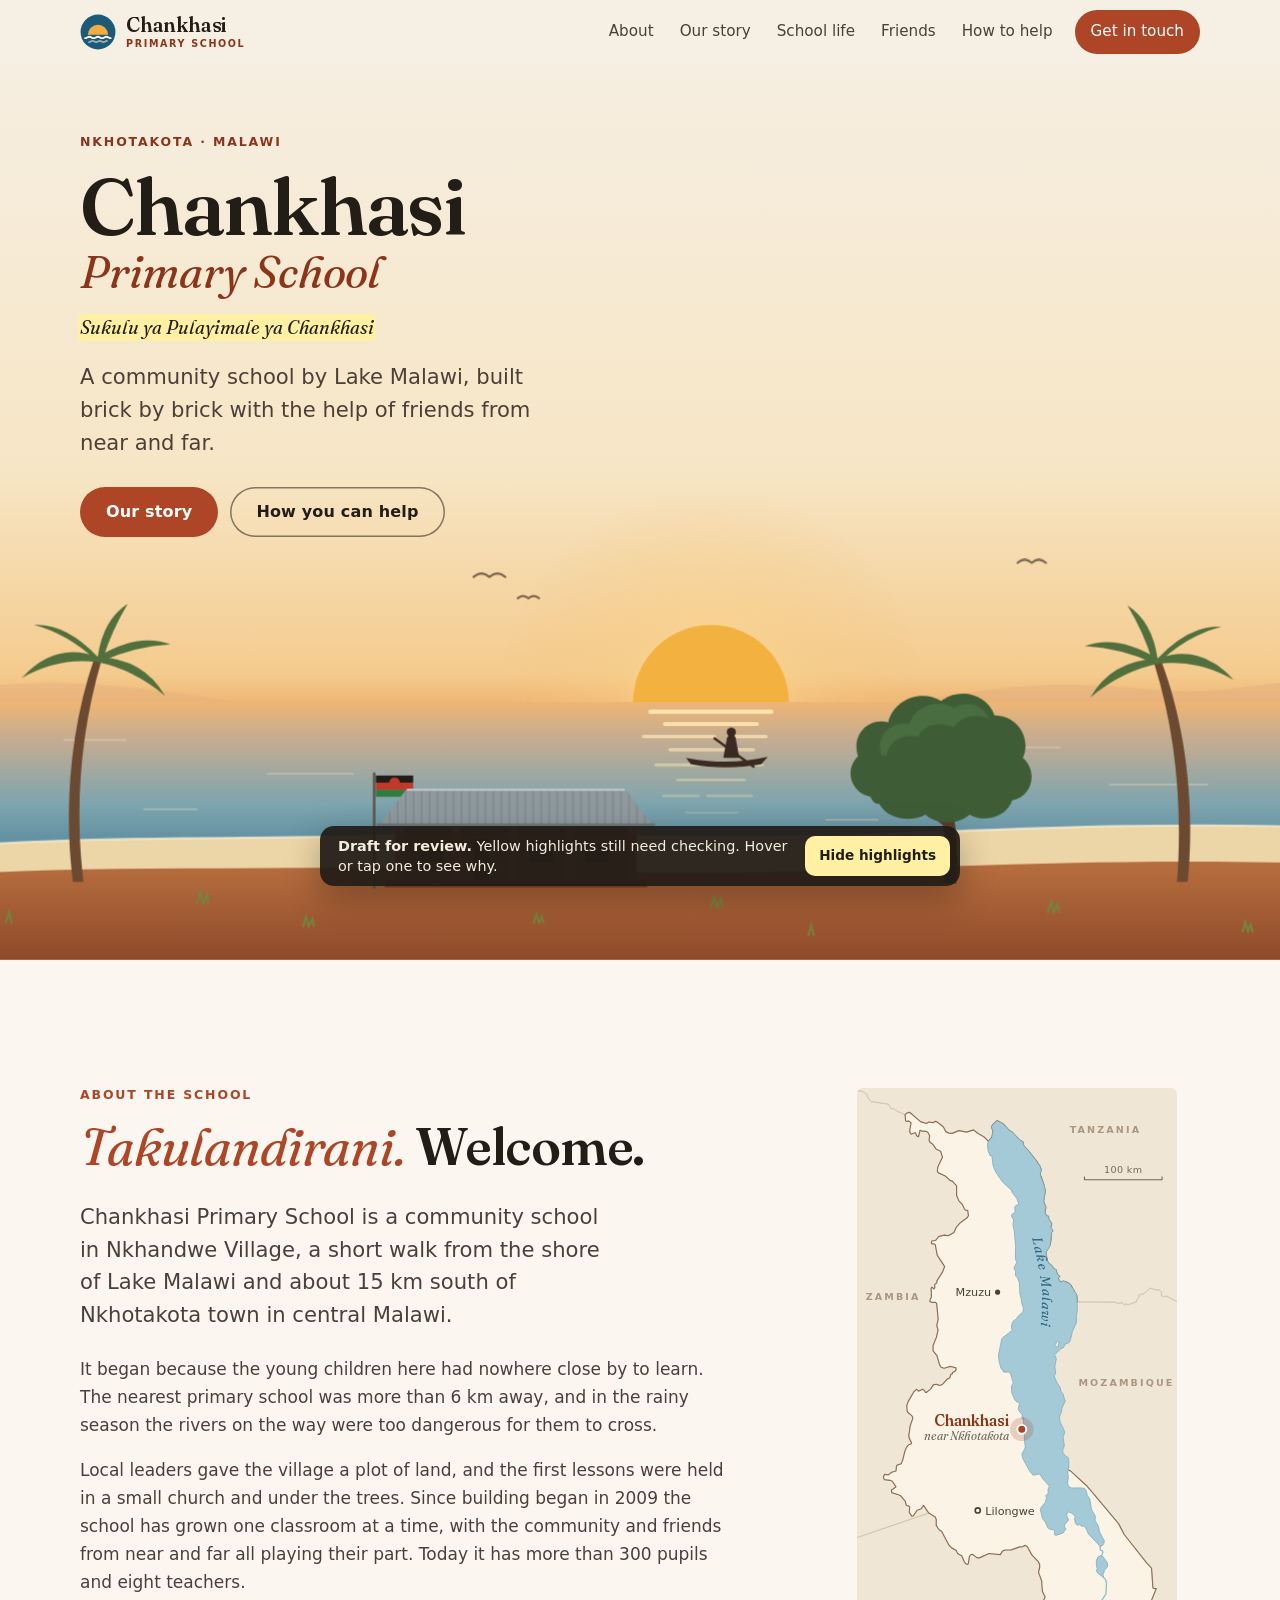
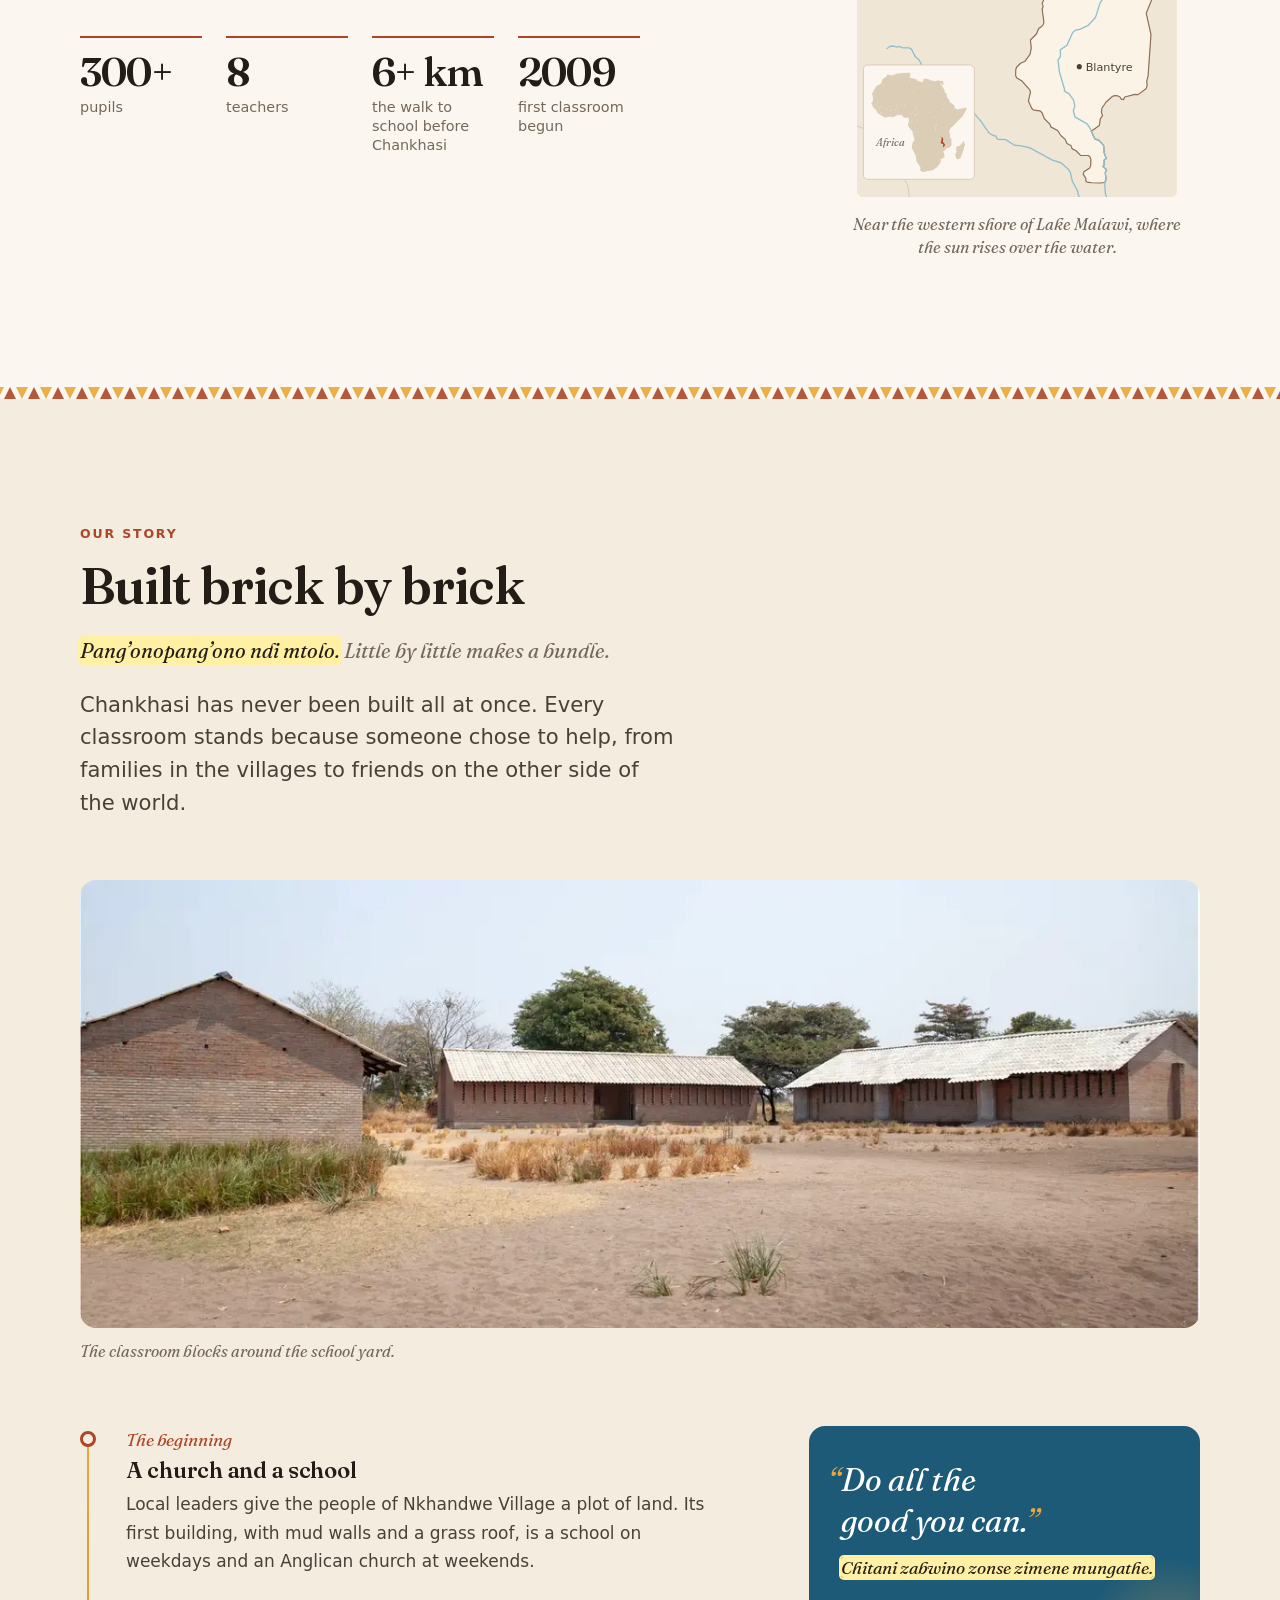
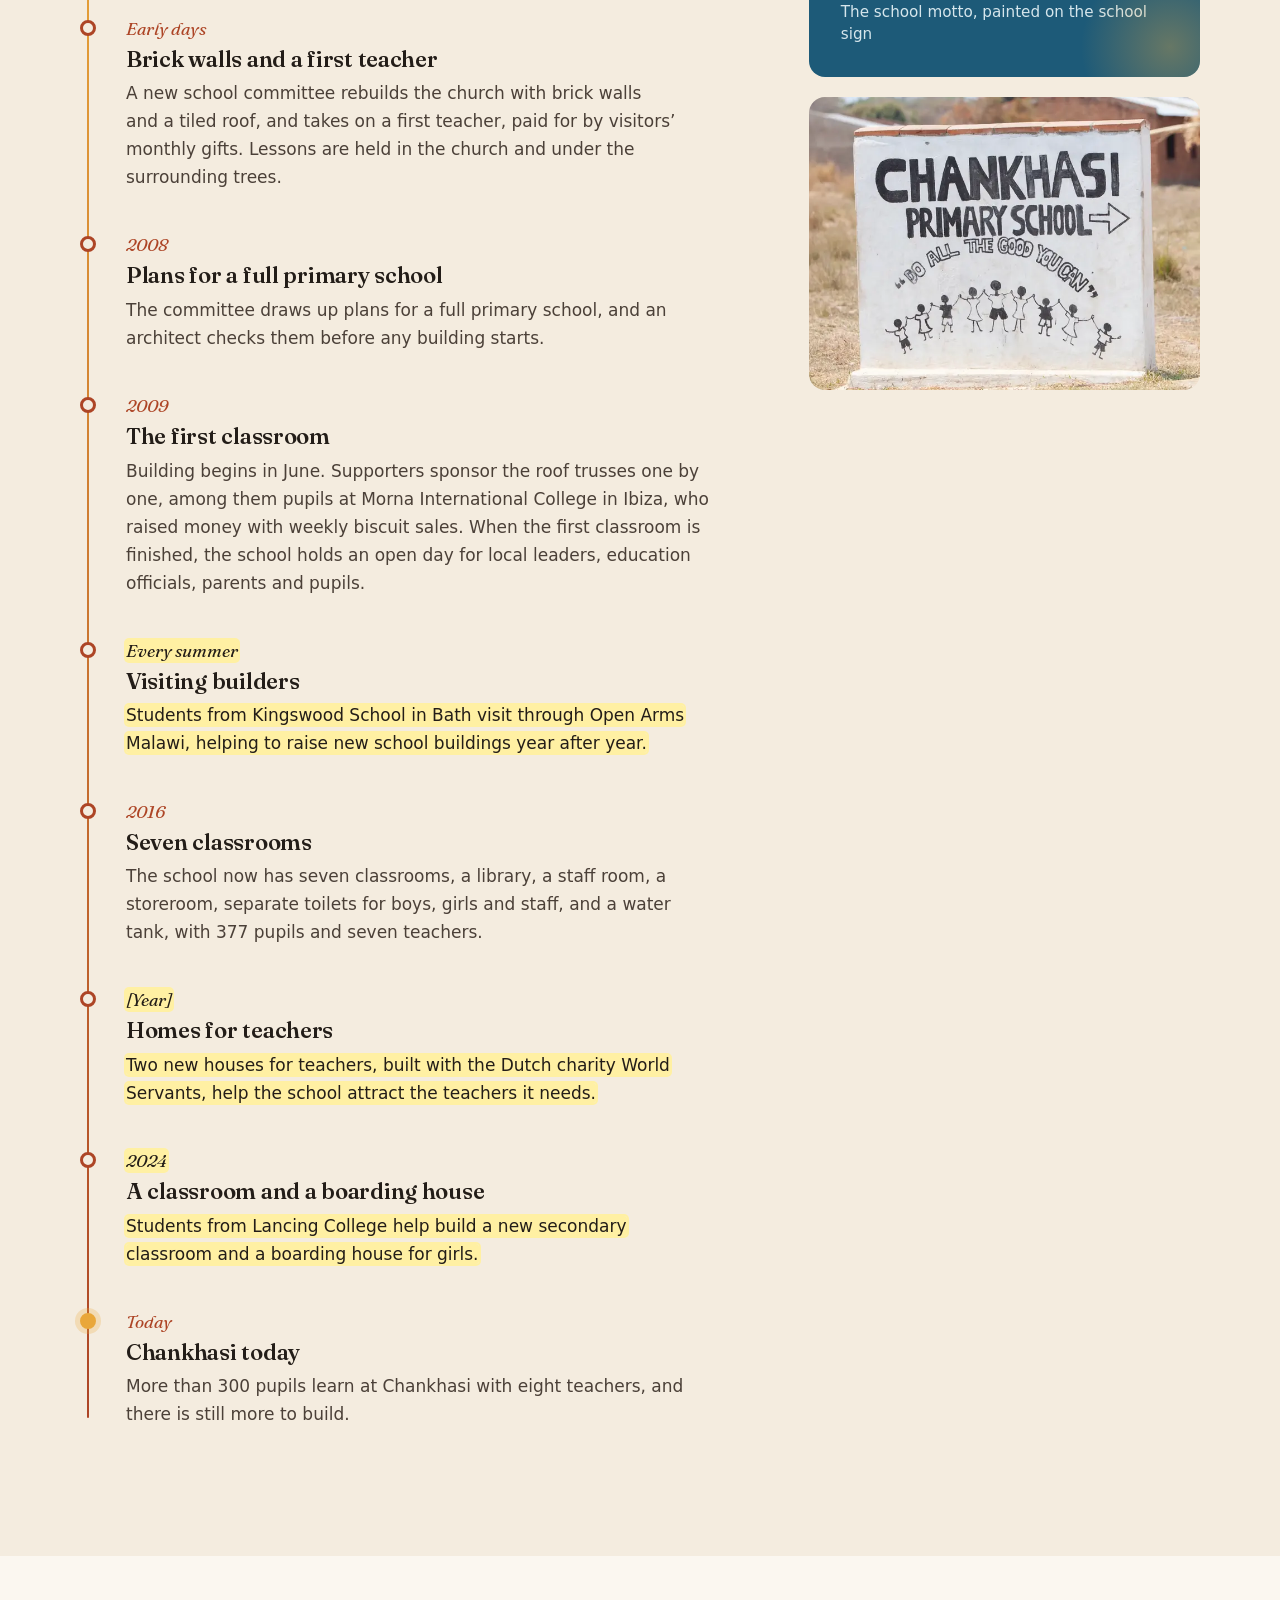
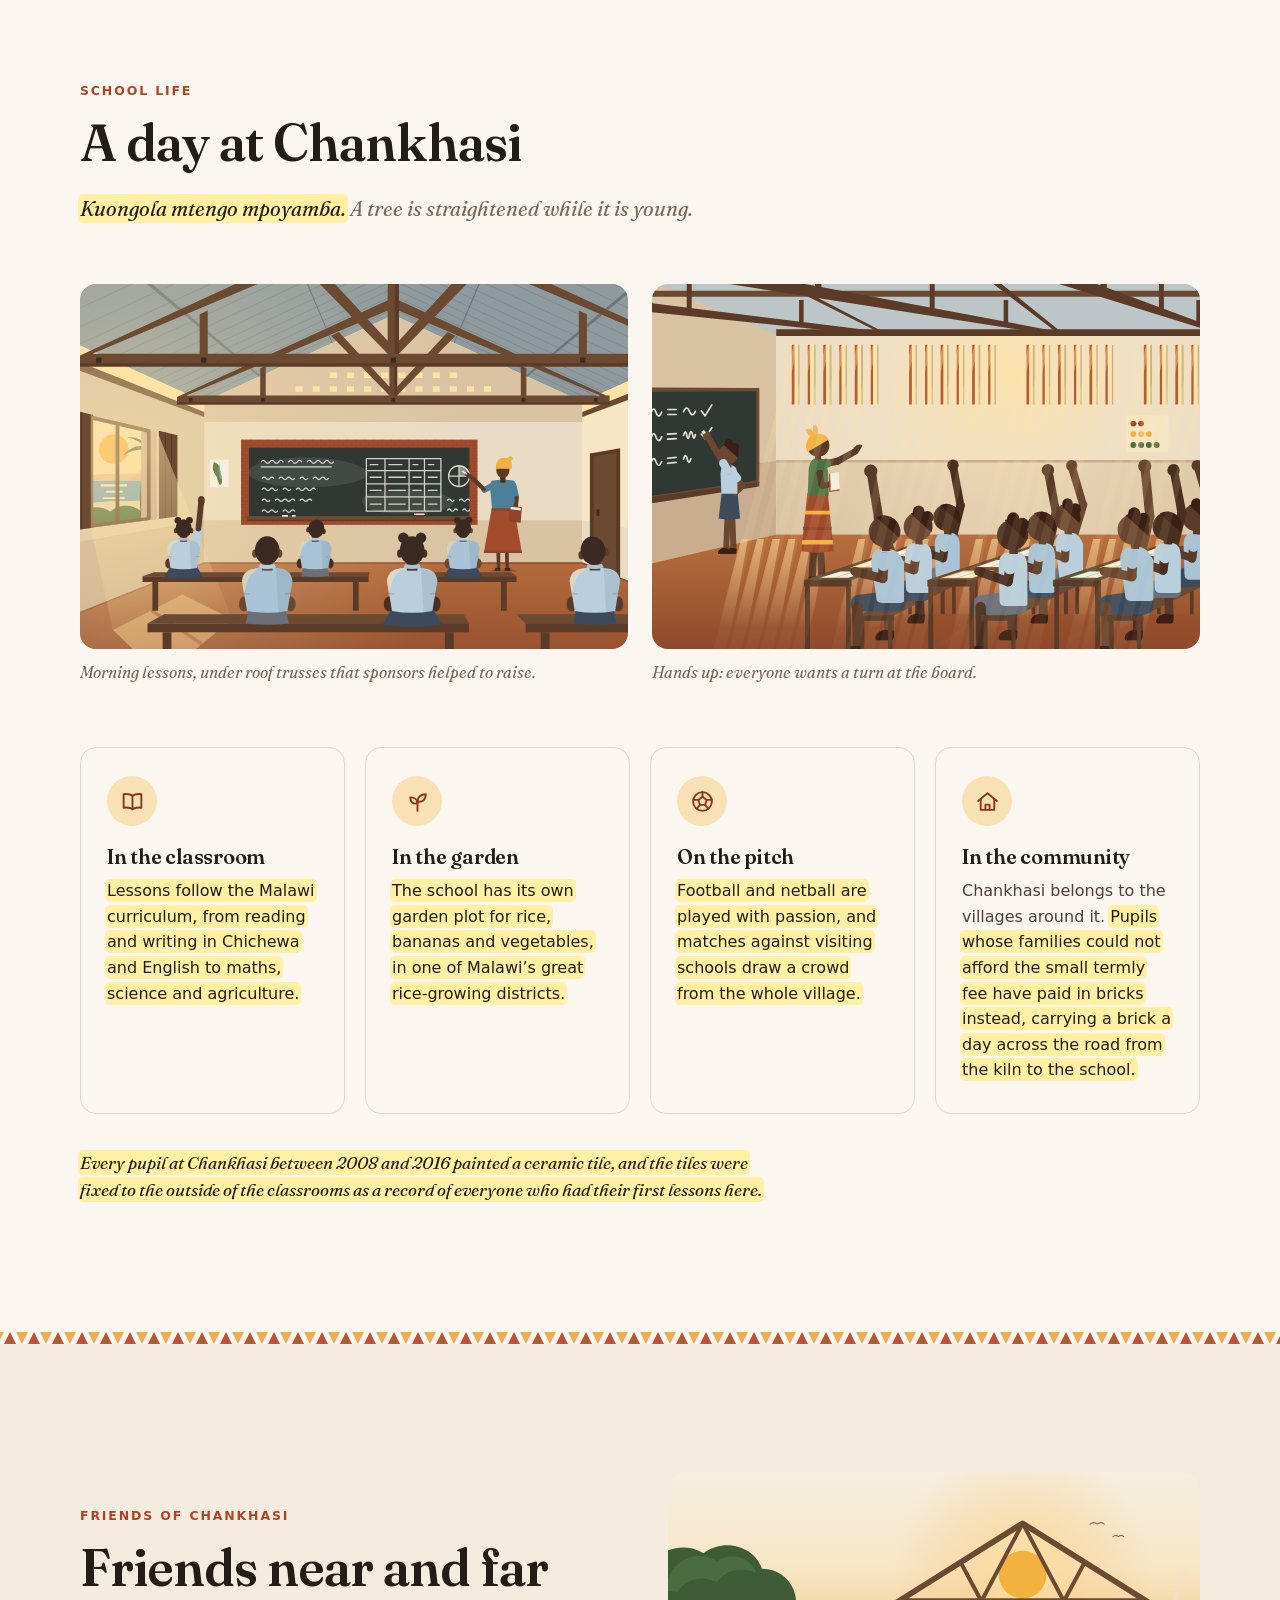
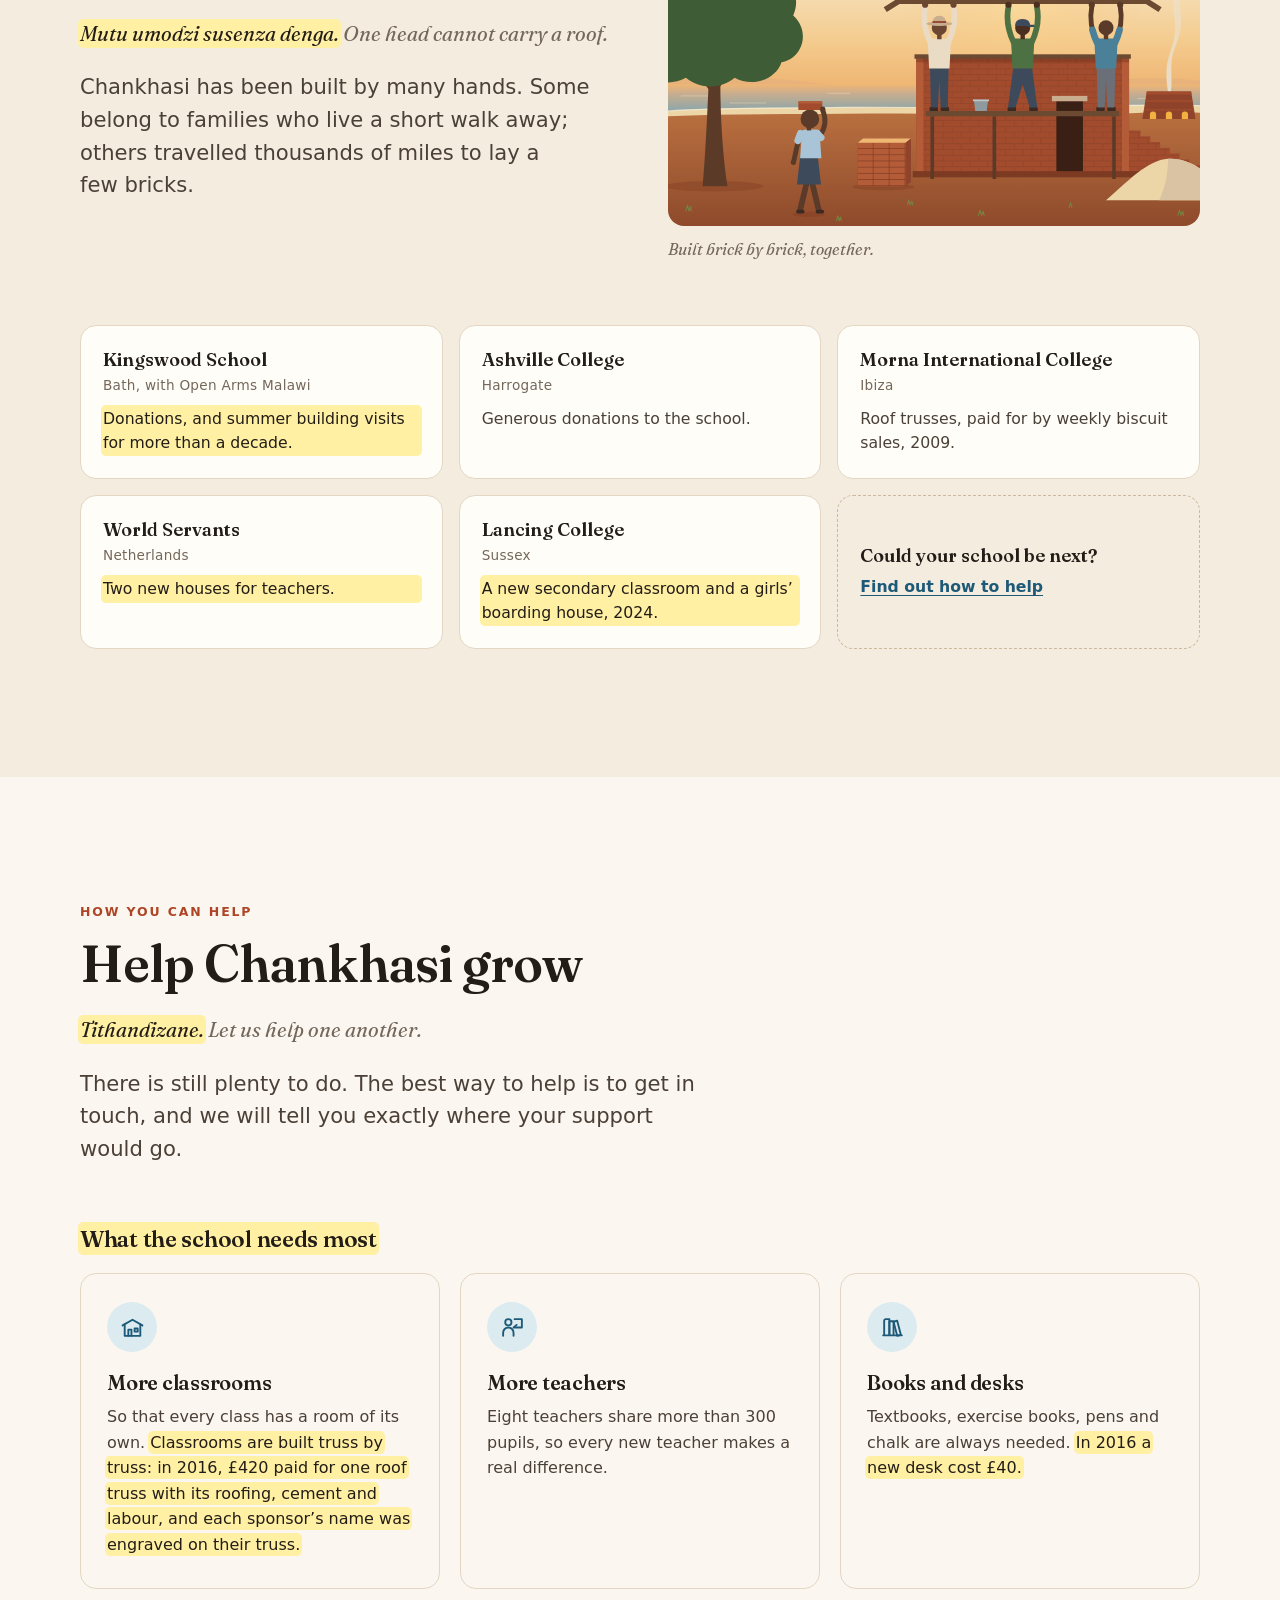
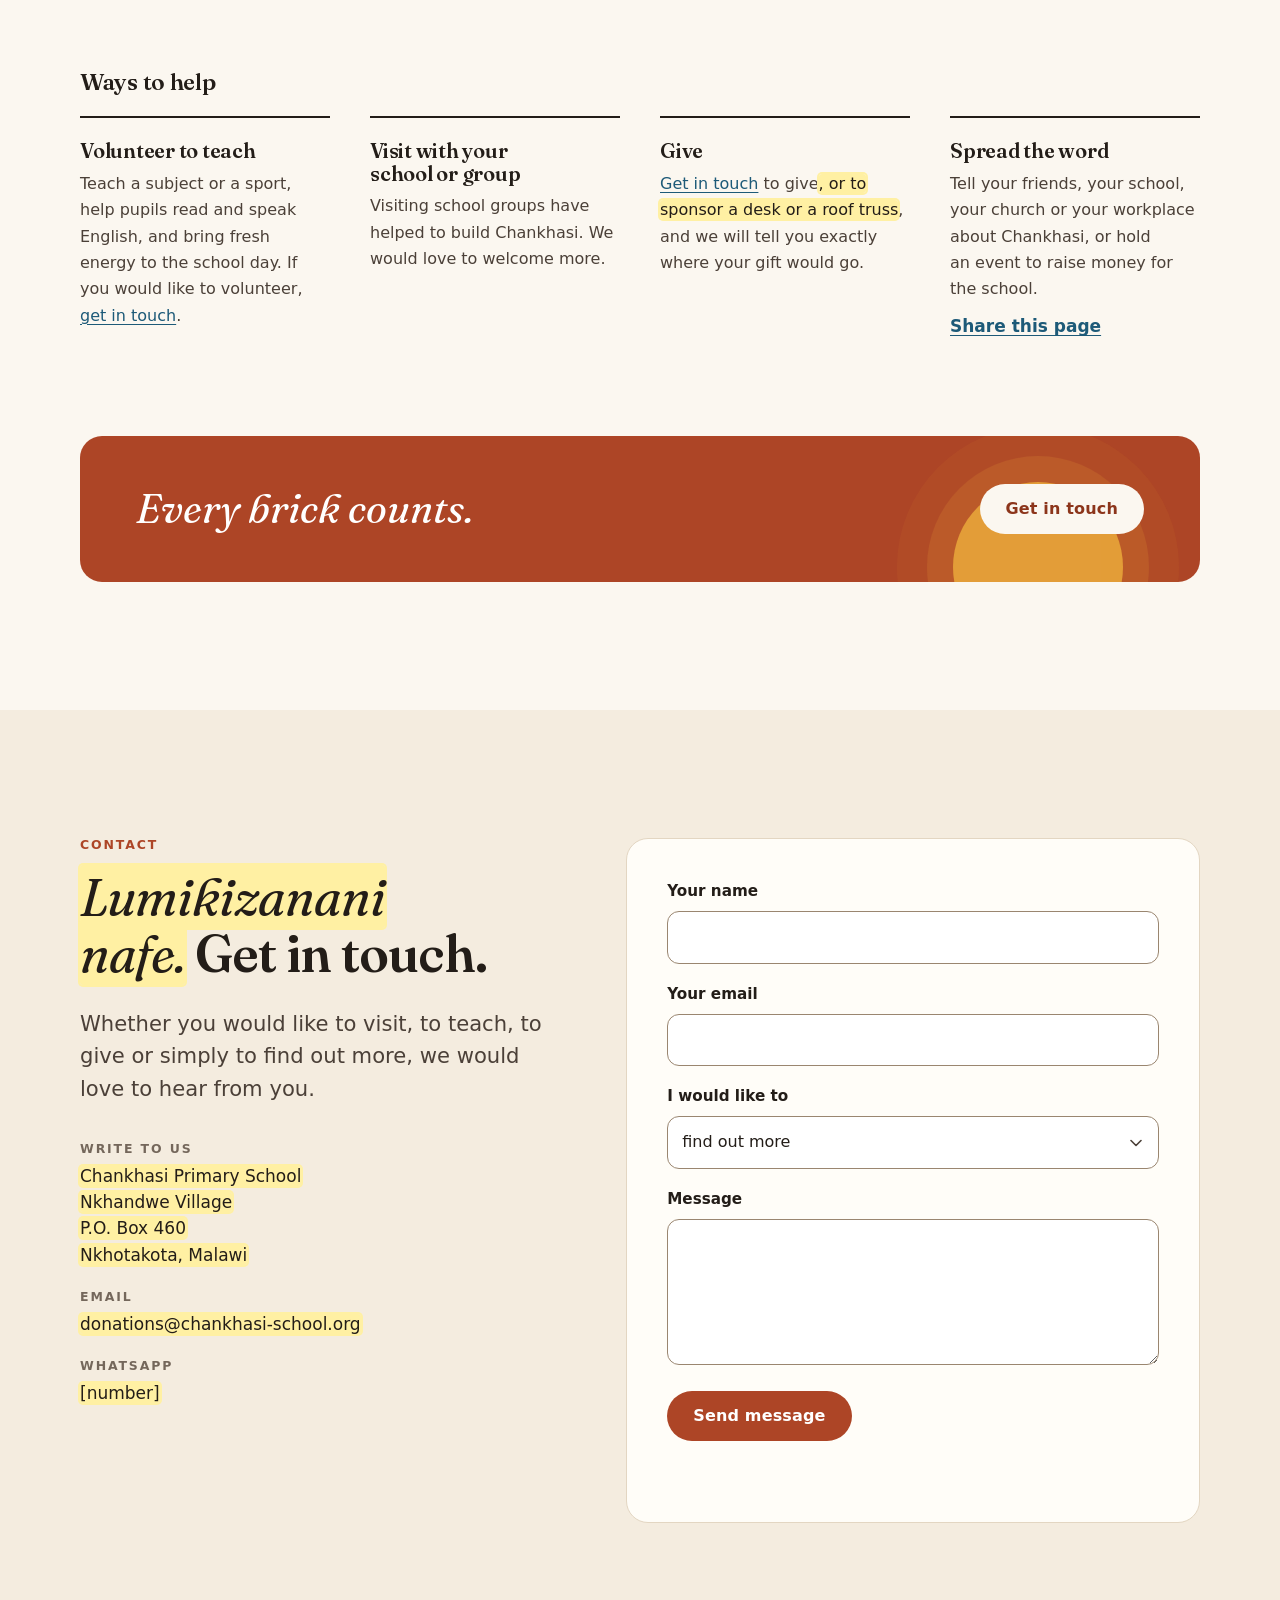
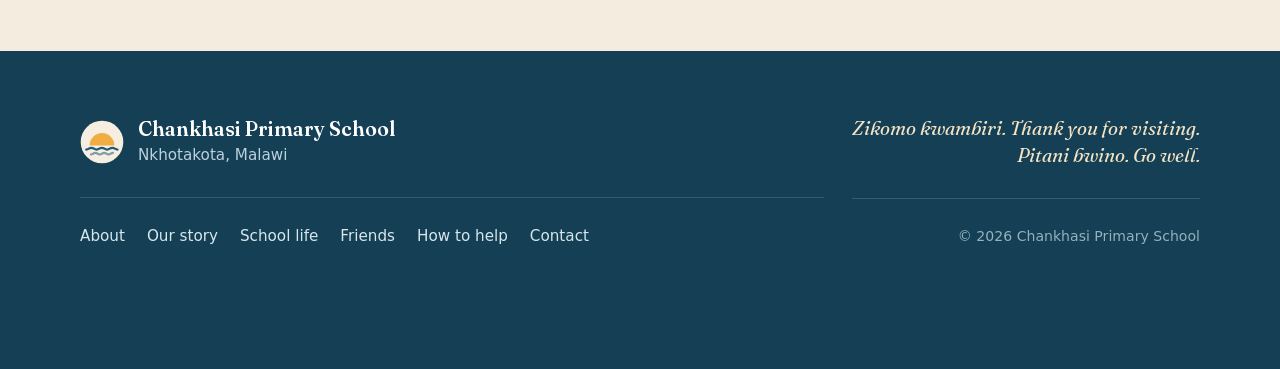
==== commit 87e8bfbb: "Illustrations and Chichewa for the review draft Replace the photo placeholders with three hero-style" ====
--- a/index.html
+++ b/index.html
@@ -15,16 +15,16 @@
 <meta property="og:site_name" content="Chankhasi Primary School">
 <meta property="og:title" content="Chankhasi Primary School · Nkhotakota, Malawi">
 <meta property="og:description" content="A community primary school by Lake Malawi, built brick by brick with the help of friends from near and far.">
-<meta property="og:url" content="https://alexjamescoles.github.io/chankhasi-school/">
-<meta property="og:image" content="https://alexjamescoles.github.io/chankhasi-school/assets/img/og.jpg">
+<meta property="og:url" content="https://chankhasi-school.pages.dev/">
+<meta property="og:image" content="https://chankhasi-school.pages.dev/assets/img/og.jpg">
 <meta property="og:image:width" content="1200">
 <meta property="og:image:height" content="630">
 <meta property="og:image:alt" content="Chankhasi Primary School: an illustration of the school by Lake Malawi at sunrise">
 <meta name="twitter:card" content="summary_large_image">
 <script>document.documentElement.className += " js";</script>
 <link rel="preload" href="assets/fonts/fraunces.woff2" as="font" type="font/woff2" crossorigin>
-<link rel="stylesheet" href="assets/site.css?v=6">
-<script src="assets/site.js?v=6" defer></script>
+<link rel="stylesheet" href="assets/site.css?v=9">
+<script src="assets/site.js?v=9" defer></script>
 </head>
 <body>
 <a class="skip" href="#main">Skip to content</a>
@@ -55,6 +55,7 @@
   <div class="wrap hero-text">
     <p class="eyebrow">Nkhotakota · Malawi</p>
     <h1 id="hero-title">Chankhasi <span class="h1-line">Primary School</span></h1>
+    <p class="hero-ny"><span class=" tbc" lang="ny" data-note="The school's name in Chichewa, spelled as the Malawi Institute of Education does. Please confirm with a teacher.">Sukulu ya Pulayimale ya Chankhasi</span></p>
     <p class="lead">A community school by Lake Malawi, built brick by brick with the help of friends from near and far.</p>
     <p class="hero-actions">
       <a class="btn" href="#story">Our story</a>
@@ -219,6 +220,7 @@
     <div class="section-head">
       <p class="eyebrow">Our story</p>
       <h2 id="story-title">Built brick by brick</h2>
+      <p class="proverb"><span class="chichewa tbc" lang="ny" data-note="A well-known Chichewa proverb (Chakanza, 2000 Chinyanja Proverbs, No. 1302). Does the school write it joined like this, or as Pang’ono pang’ono?">Pang’onopang’ono ndi mtolo.</span> <span class="gloss">Little by little makes a bundle.</span></p>
       <p class="lead">Chankhasi has never been built all at once. Every classroom stands because someone chose to help, from families in the villages to friends on the other side of the world.</p>
     </div>
     <figure class="photo photo--banner">
@@ -275,7 +277,7 @@
       </ol>
       <aside class="story-aside">
         <figure class="quote">
-          <blockquote><p><span class="qm">“</span>Do all the good you can.<span class="qm">”</span></p></blockquote>
+          <blockquote><p><span class="qm">“</span>Do all the good you can.<span class="qm">”</span></p><p class="motto-ny"><span class=" tbc" lang="ny" data-note="Our translation of the motto; no existing Chichewa version was found. Is it natural, and does the school already say the motto in Chichewa?">Chitani zabwino zonse zimene mungathe.</span></p></blockquote>
           <figcaption>The school motto, painted on the school sign</figcaption>
         </figure>
         <figure class="photo">
@@ -291,8 +293,18 @@
     <div class="section-head">
       <p class="eyebrow">School life</p>
       <h2 id="life-title">A day at Chankhasi</h2>
-    </div>
-    <div class="photo-slot photo-slot--wide"><span>Photo to come: a lesson in the classroom</span></div>
+      <p class="proverb"><span class="chichewa tbc" lang="ny" data-note="A Chichewa proverb about education (Chakanza No. 608). Do people at Chankhasi know it, and is this the spelling you use?">Kuongola mtengo mpoyamba.</span> <span class="gloss">A tree is straightened while it is young.</span></p>
+    </div>
+    <div class="photo-row">
+      <figure class="photo illustration">
+        <img src="assets/img/illustrations/lesson.svg" width="1200" height="800" alt="Illustration of a lesson in a brick classroom: a teacher in a yellow headwrap points with chalk at a long blackboard, while six pupils in pale blue shirts sit on wooden benches facing her, one with her hand raised. Timber roof trusses span the roof, and morning sun comes through a window looking out over the lake." loading="lazy" decoding="async">
+        <figcaption>Morning lessons, under roof trusses that sponsors helped to raise.</figcaption>
+      </figure>
+      <figure class="photo illustration">
+        <img src="assets/img/illustrations/handsup.svg" width="1200" height="800" alt="Illustration of a bright classroom seen from the side. Rows of wooden desks with pupils in pale blue shirts face a blackboard, and most of the pupils have an arm raised high. A girl stands at the board writing an answer in chalk, while the teacher, in a green blouse and yellow head wrap, holds out her arm to the class. Morning sun shines through narrow slots in the brick wall and falls in stripes across the floor." loading="lazy" decoding="async">
+        <figcaption>Hands up: everyone wants a turn at the board.</figcaption>
+      </figure>
+    </div>
     <div class="cards cards--4">
       <article class="card">
         <div class="icon" aria-hidden="true"><svg viewBox="0 0 24 24" fill="none" stroke="currentColor" stroke-width="1.8" stroke-linecap="round" stroke-linejoin="round"><path d="M12 6.5C10 5 7 4.5 3.5 5v13c3.5-.5 6.5 0 8.5 1.5 2-1.5 5-2 8.5-1.5V5c-3.5-.5-6.5 0-8.5 1.5z"/><path d="M12 6.5v13"/></svg></div>
@@ -323,12 +335,18 @@
 
 <section class="friends band" id="friends" aria-labelledby="friends-title">
   <div class="wrap">
-    <div class="section-head">
-      <p class="eyebrow">Friends of Chankhasi</p>
-      <h2 id="friends-title">Friends near and far</h2>
-      <p class="lead">Chankhasi has been built by many hands. Some belong to families who live a short walk away; others travelled thousands of miles to lay a few bricks.</p>
-    </div>
-    <div class="photo-slot photo-slot--wide"><span>Photo to come: visitors with pupils and teachers</span></div>
+    <div class="split">
+      <div class="section-head">
+        <p class="eyebrow">Friends of Chankhasi</p>
+        <h2 id="friends-title">Friends near and far</h2>
+        <p class="proverb"><span class="chichewa tbc" lang="ny" data-note="A well-known Chichewa proverb about working together (Chakanza No. 1035). Would pupils and parents know it and be happy to see it here?">Mutu umodzi susenza denga.</span> <span class="gloss">One head cannot carry a roof.</span></p>
+        <p class="lead">Chankhasi has been built by many hands. Some belong to families who live a short walk away; others travelled thousands of miles to lay a few bricks.</p>
+      </div>
+      <figure class="photo illustration">
+        <img src="assets/img/illustrations/building.svg" width="1200" height="800" alt="Illustration of three adults on a timber scaffold lifting a wooden roof truss onto the brick walls of a new classroom, with the morning sun framed inside the truss. A pupil in a pale blue school shirt carries a brick on her head towards a stack of fired bricks, beside a mango tree, and a small brick kiln by the lake sends up a thin plume of smoke." loading="lazy" decoding="async">
+        <figcaption>Built brick by brick, together.</figcaption>
+      </figure>
+    </div>
     <ul class="partners">
       <li>
         <strong>Kingswood School</strong>
@@ -368,6 +386,7 @@
     <div class="section-head">
       <p class="eyebrow">How you can help</p>
       <h2 id="help-title">Help Chankhasi grow</h2>
+      <p class="proverb"><span class="chichewa tbc" lang="ny" data-note="Let us help one another. Chosen over Tithandizeni (help us), which can read as a desperate plea. Is it a good line beside Help Chankhasi grow?">Tithandizane.</span> <span class="gloss">Let us help one another.</span></p>
       <p class="lead">There is still plenty to do. The best way to help is to get in touch, and we will tell you exactly where your support would go.</p>
     </div>
 
@@ -422,7 +441,7 @@
   <div class="wrap contact-grid">
     <div>
       <p class="eyebrow">Contact</p>
-      <h2 id="contact-title">Get in touch</h2>
+      <h2 id="contact-title"><span class="chichewa tbc" lang="ny" data-note="The usual Chichewa for Contact us on websites. Would a Malawian reader find it natural, or would you say Lankhulani nafe?">Lumikizanani nafe.</span> Get in touch.</h2>
       <p class="lead">Whether you would like to visit, to teach, to give or simply to find out more, we would love to hear from you.</p>
       <dl class="contact-details">
         <div>
@@ -480,7 +499,7 @@
         <p class="footer-place">Nkhotakota, Malawi</p>
       </div>
     </div>
-    <p class="footer-thanks"><span lang="ny">Zikomo.</span> Thank you for visiting.</p>
+    <p class="footer-thanks"><span lang="ny">Zikomo kwambiri.</span> Thank you for visiting.<br><span lang="ny">Pitani bwino.</span> Go well.</p>
     <nav class="footer-nav" aria-label="Footer">
       <a href="#about">About</a>
       <a href="#story">Our story</a>
--- a/assets/site.css
+++ b/assets/site.css
@@ -386,6 +386,23 @@
 .about-text .lead { max-width: 40ch; margin-bottom: 1.1em; }
 .about-text p:not(.lead):not(.eyebrow) { max-width: 60ch; color: var(--ink-2); }
 .chichewa { font-style: italic; font-weight: 400; color: var(--clay); }
+.proverb {
+  margin: -.15em 0 1.1em;
+  font: italic 400 clamp(1.1rem, 1.8vw, 1.28rem)/1.45 var(--serif);
+  color: var(--clay);
+  text-wrap: balance;
+}
+.proverb .gloss { color: var(--muted); }
+.hero-ny {
+  margin: -.2em 0 1.1em;
+  font: italic 400 clamp(1rem, 1.7vw, 1.15rem)/1.4 var(--serif);
+  color: var(--clay-deep);
+}
+.quote .motto-ny {
+  margin: -8px 0 22px;
+  font: italic 400 1.1rem/1.4 var(--serif);
+  color: #f3e3c4;
+}
 
 .stats {
   display: grid;
@@ -605,6 +622,23 @@
 }
 .photo--banner,
 .photo--wide { margin: 0 0 clamp(40px, 6vw, 64px); }
+.photo-row {
+  display: grid;
+  gap: clamp(16px, 2.5vw, 24px);
+  grid-template-columns: 1fr;
+  margin: 0 0 clamp(40px, 6vw, 64px);
+}
+@media (min-width: 600px) { .photo-row { grid-template-columns: repeat(2, minmax(0, 1fr)); } }
+.illustration img { border-radius: var(--radius); background: var(--paper-3); }
+.split {
+  display: grid;
+  gap: clamp(28px, 5vw, 56px);
+  grid-template-columns: 1fr;
+  align-items: center;
+  margin-bottom: clamp(40px, 6vw, 64px);
+}
+.split .section-head { margin-bottom: 0; }
+@media (min-width: 900px) { .split { grid-template-columns: minmax(0, 1fr) minmax(0, 1fr); } }
 @media (max-width: 700px) {
   .photo--banner img { aspect-ratio: 16 / 10; object-fit: cover; object-position: 62% 50%; }
 }
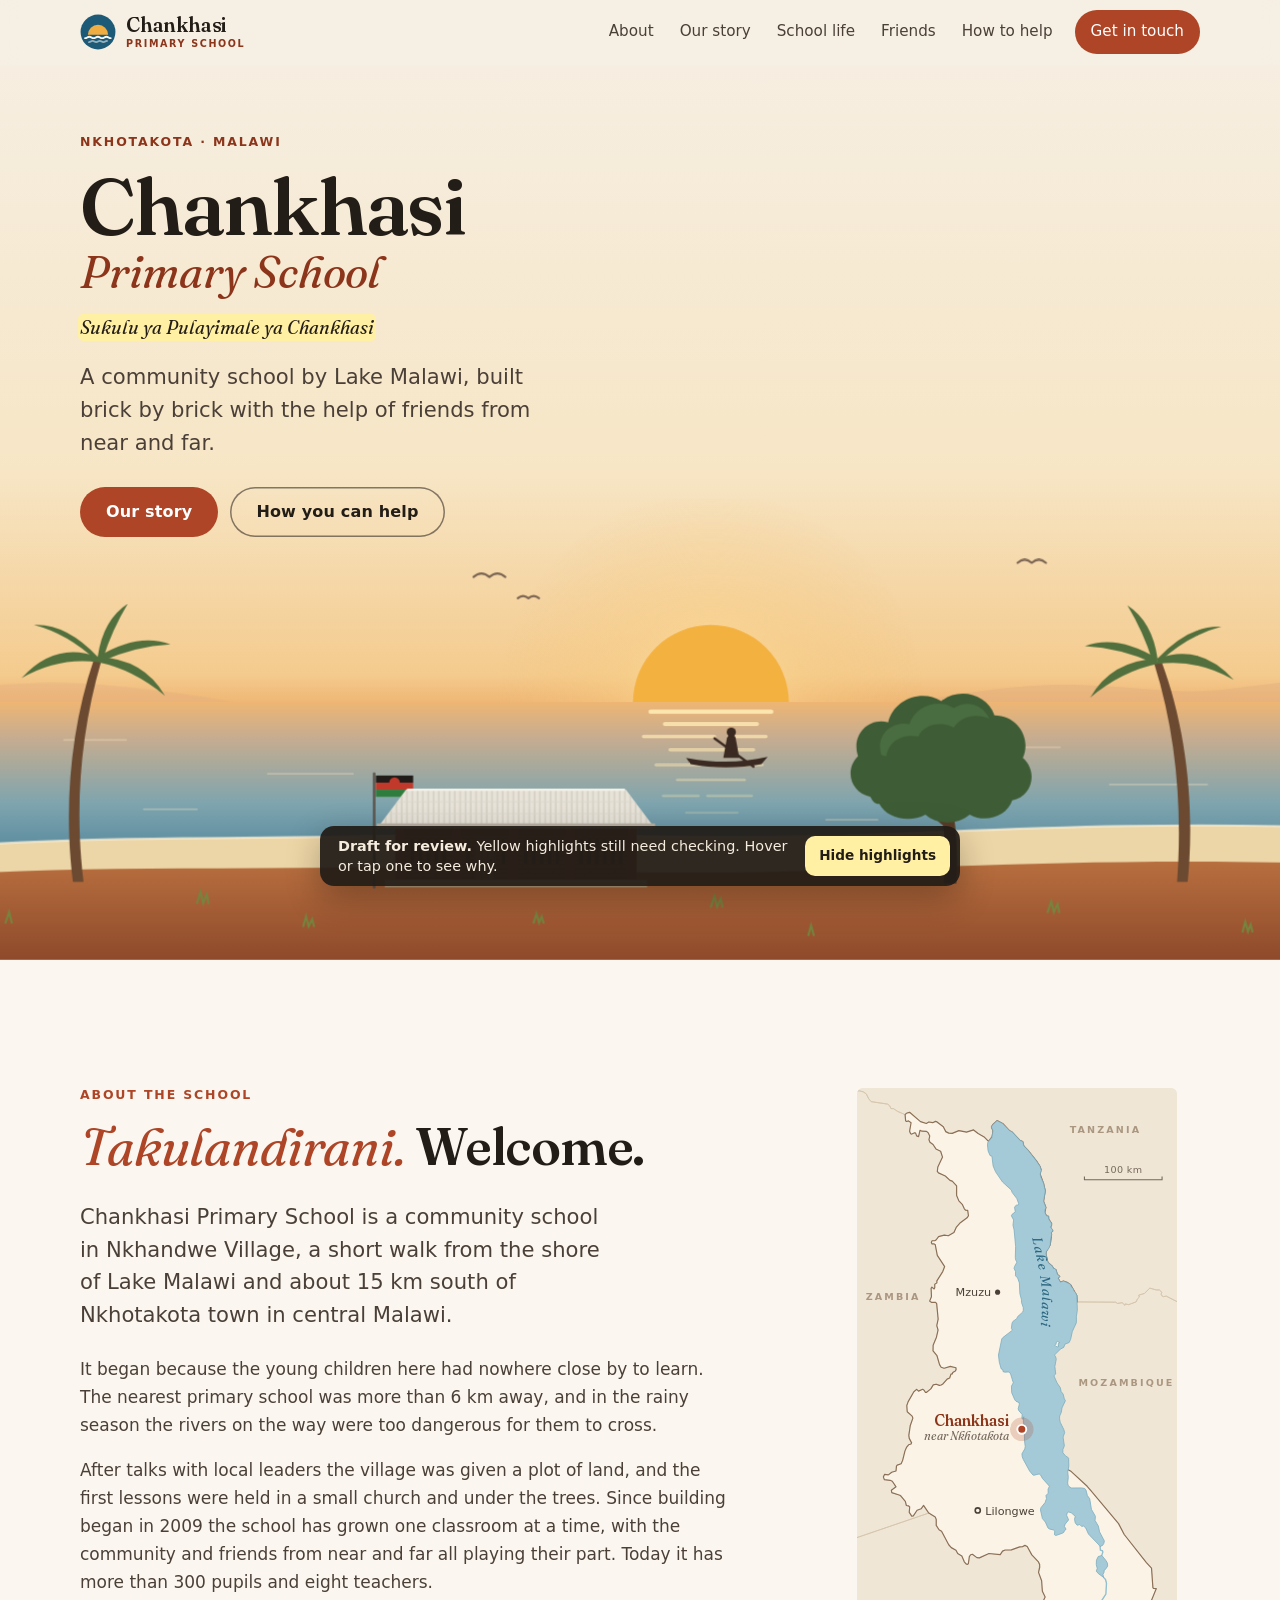
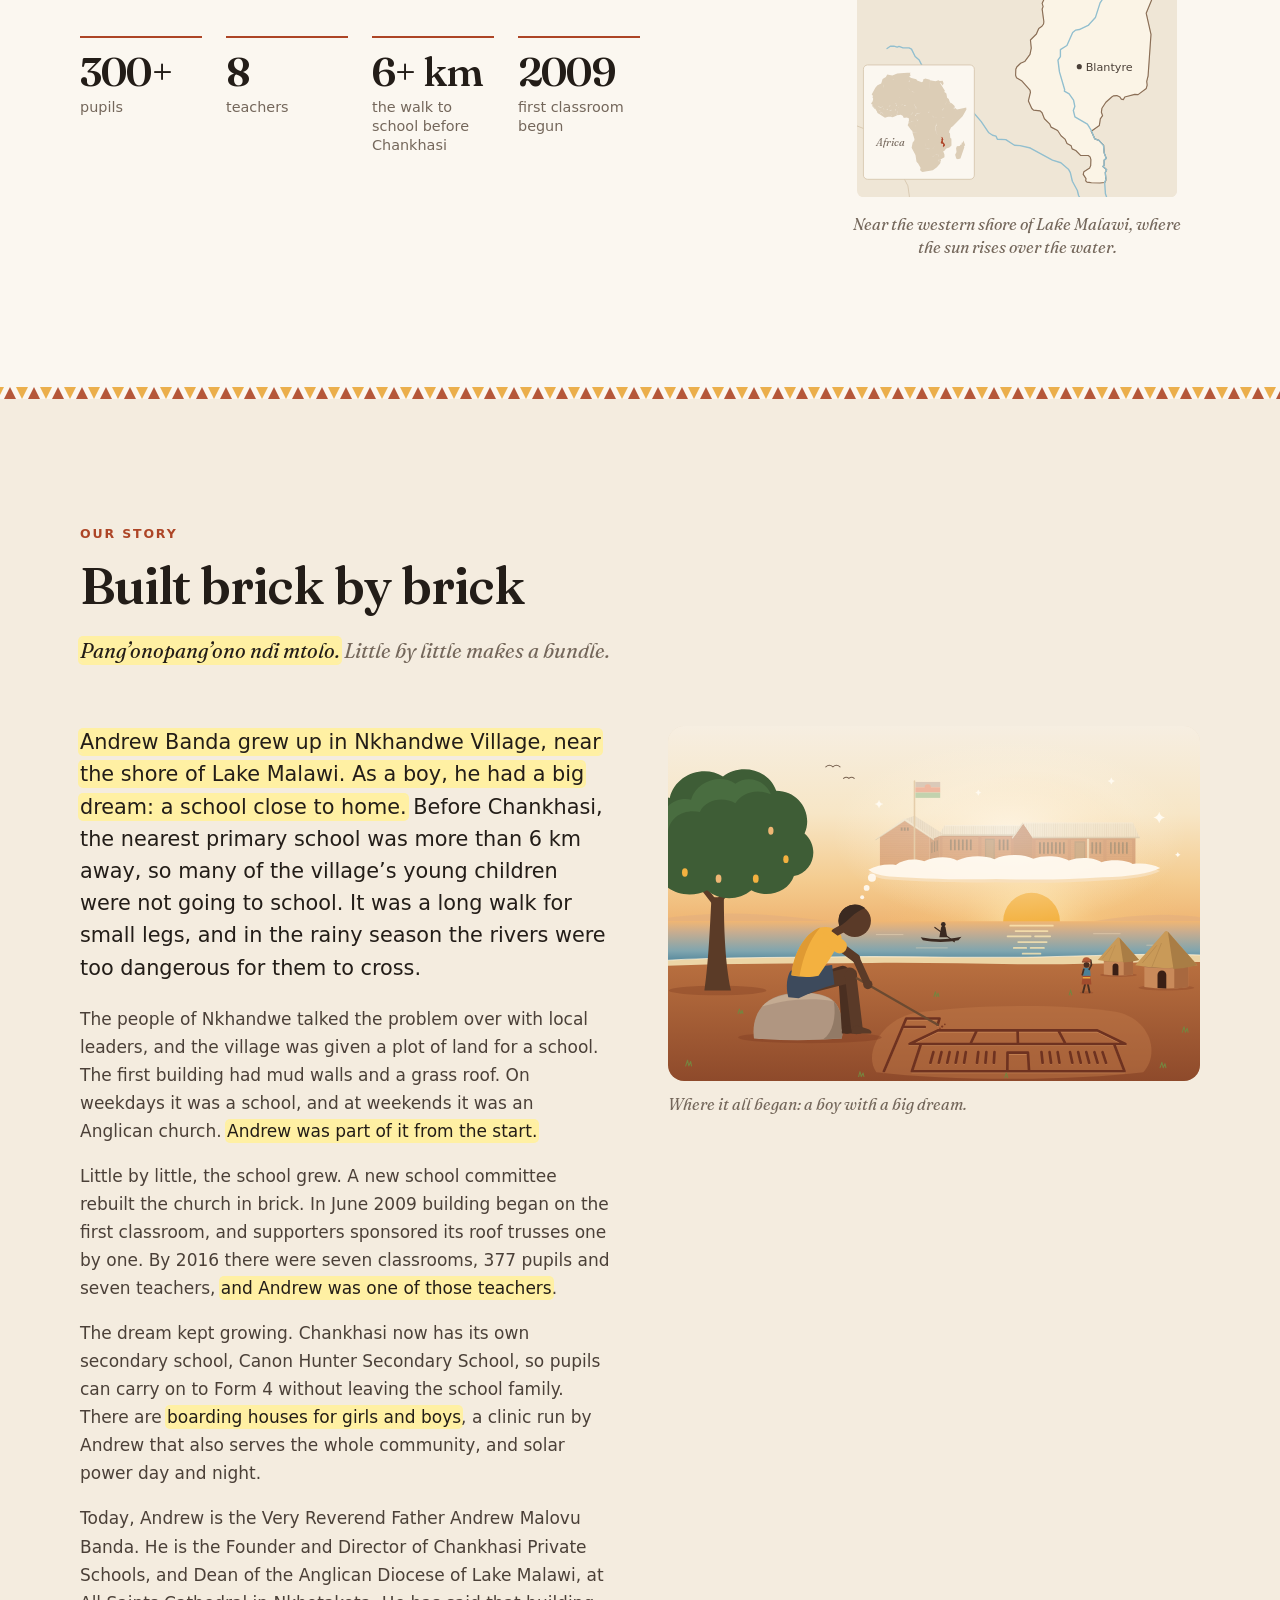
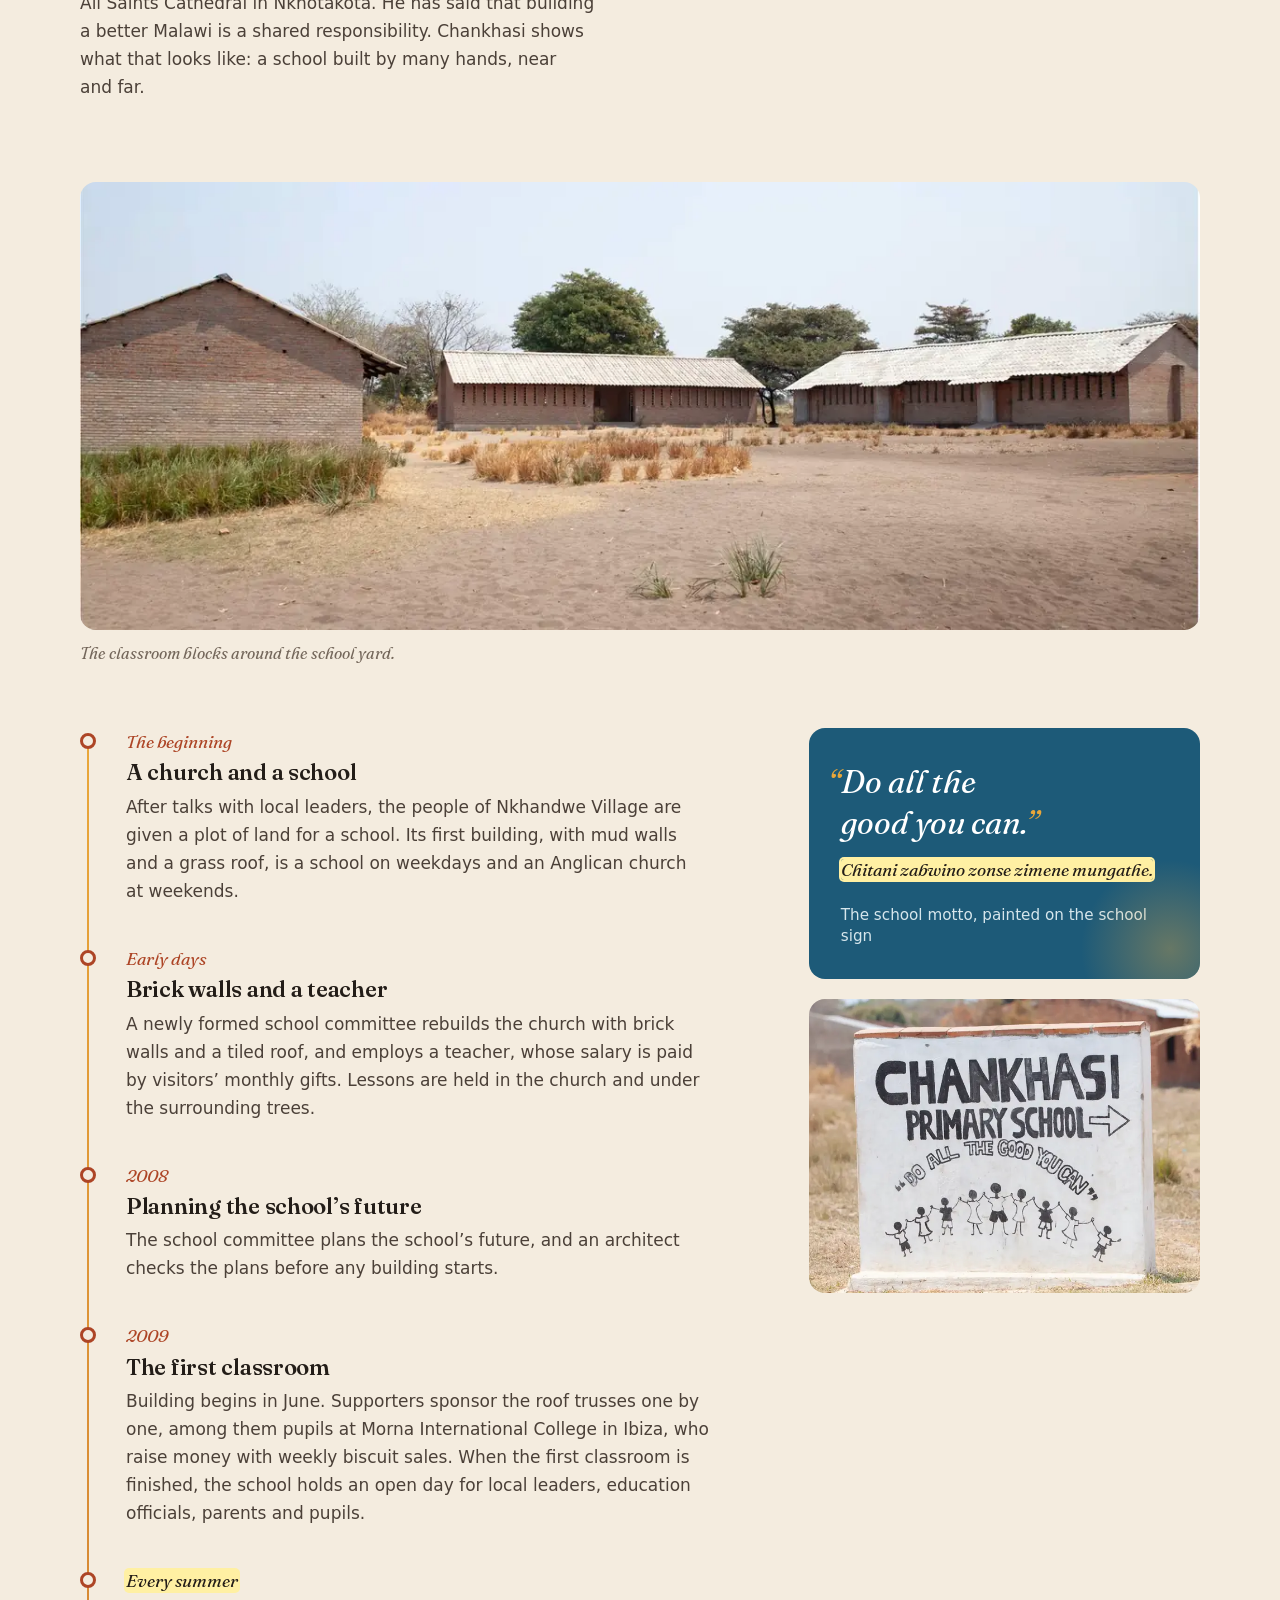
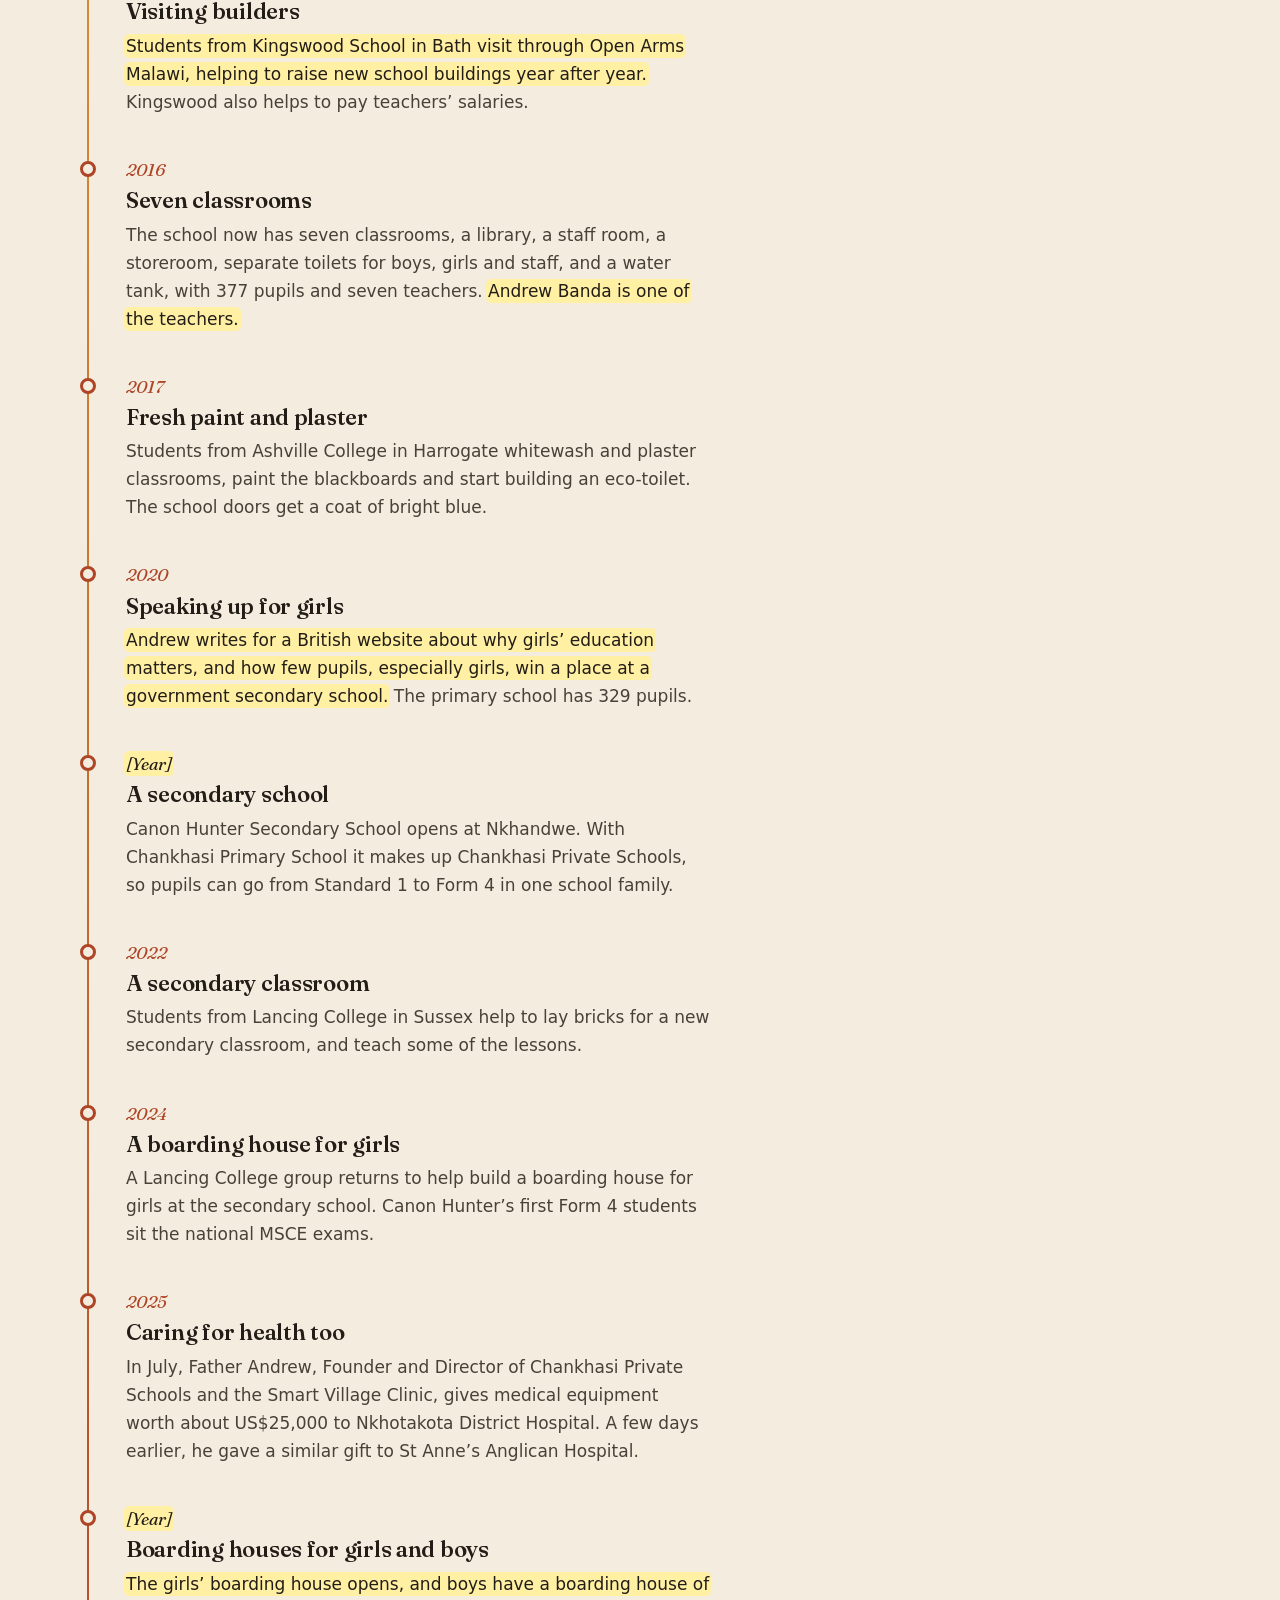
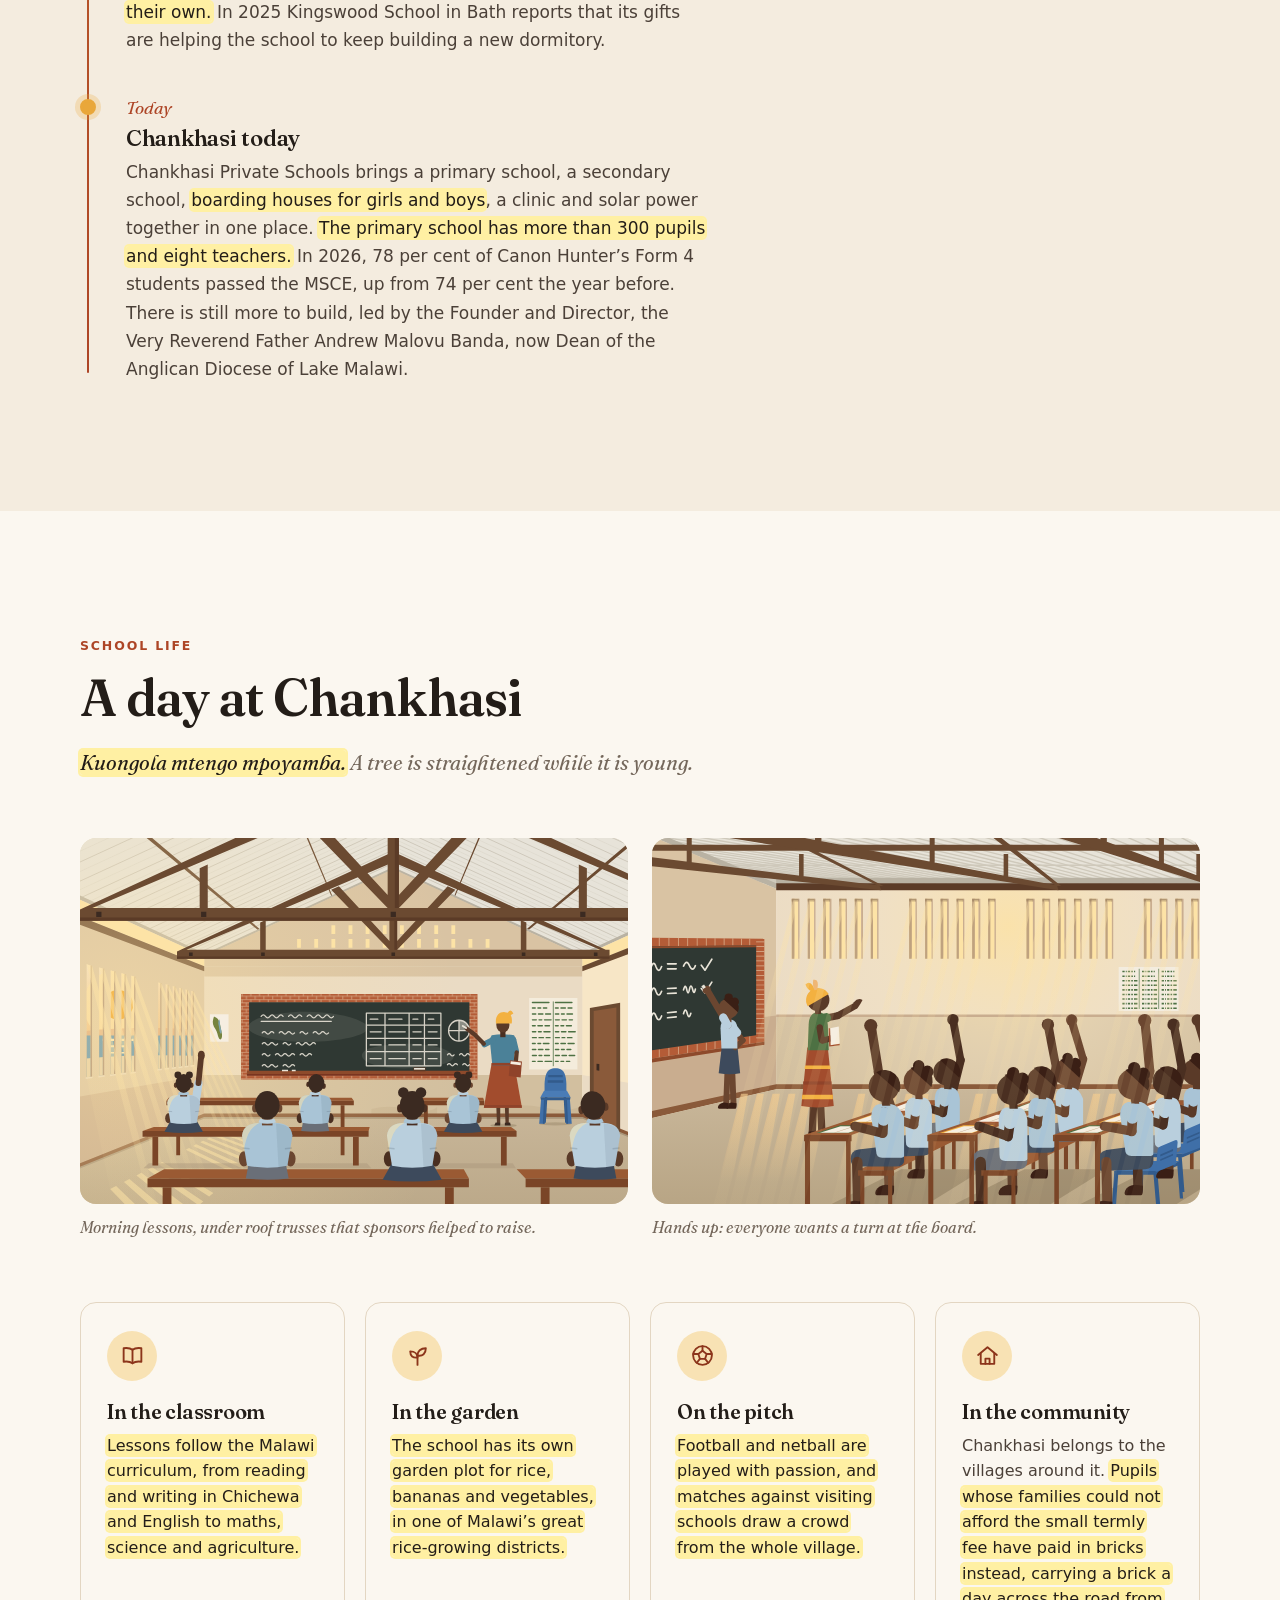
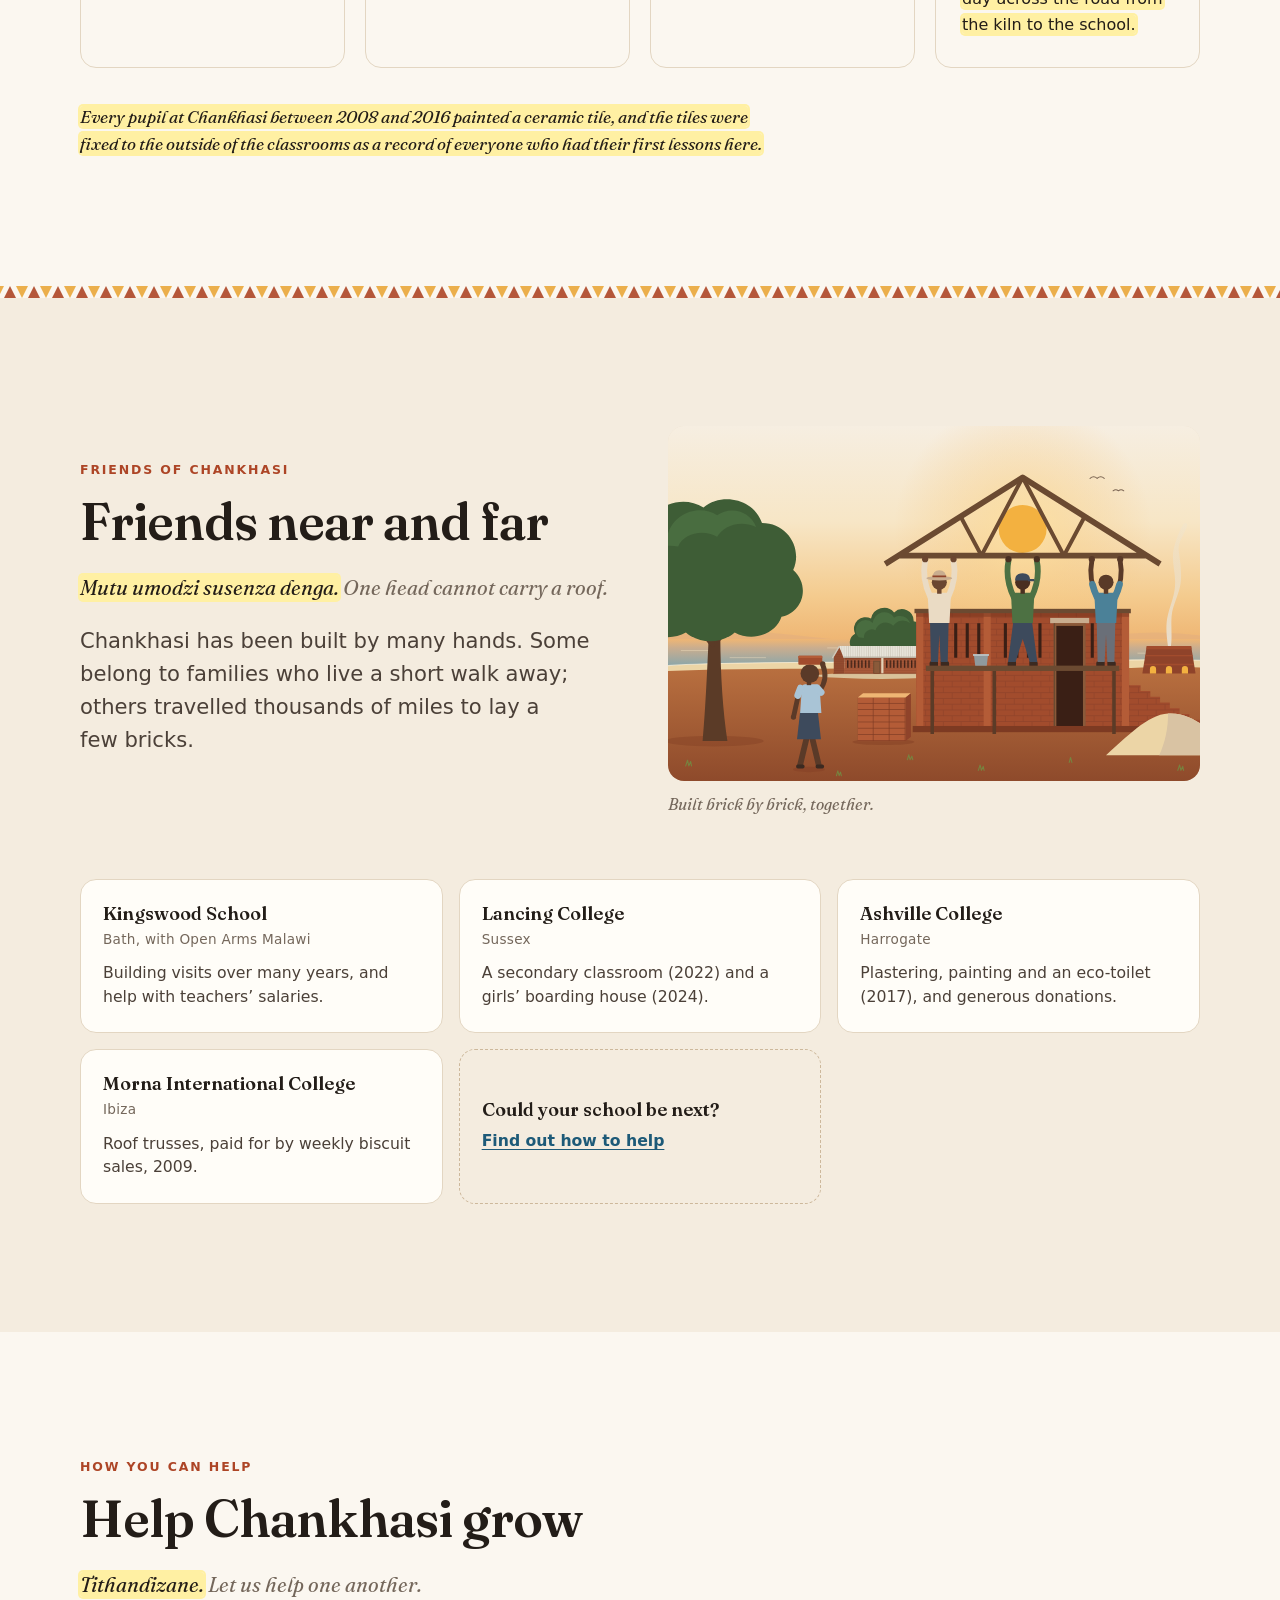
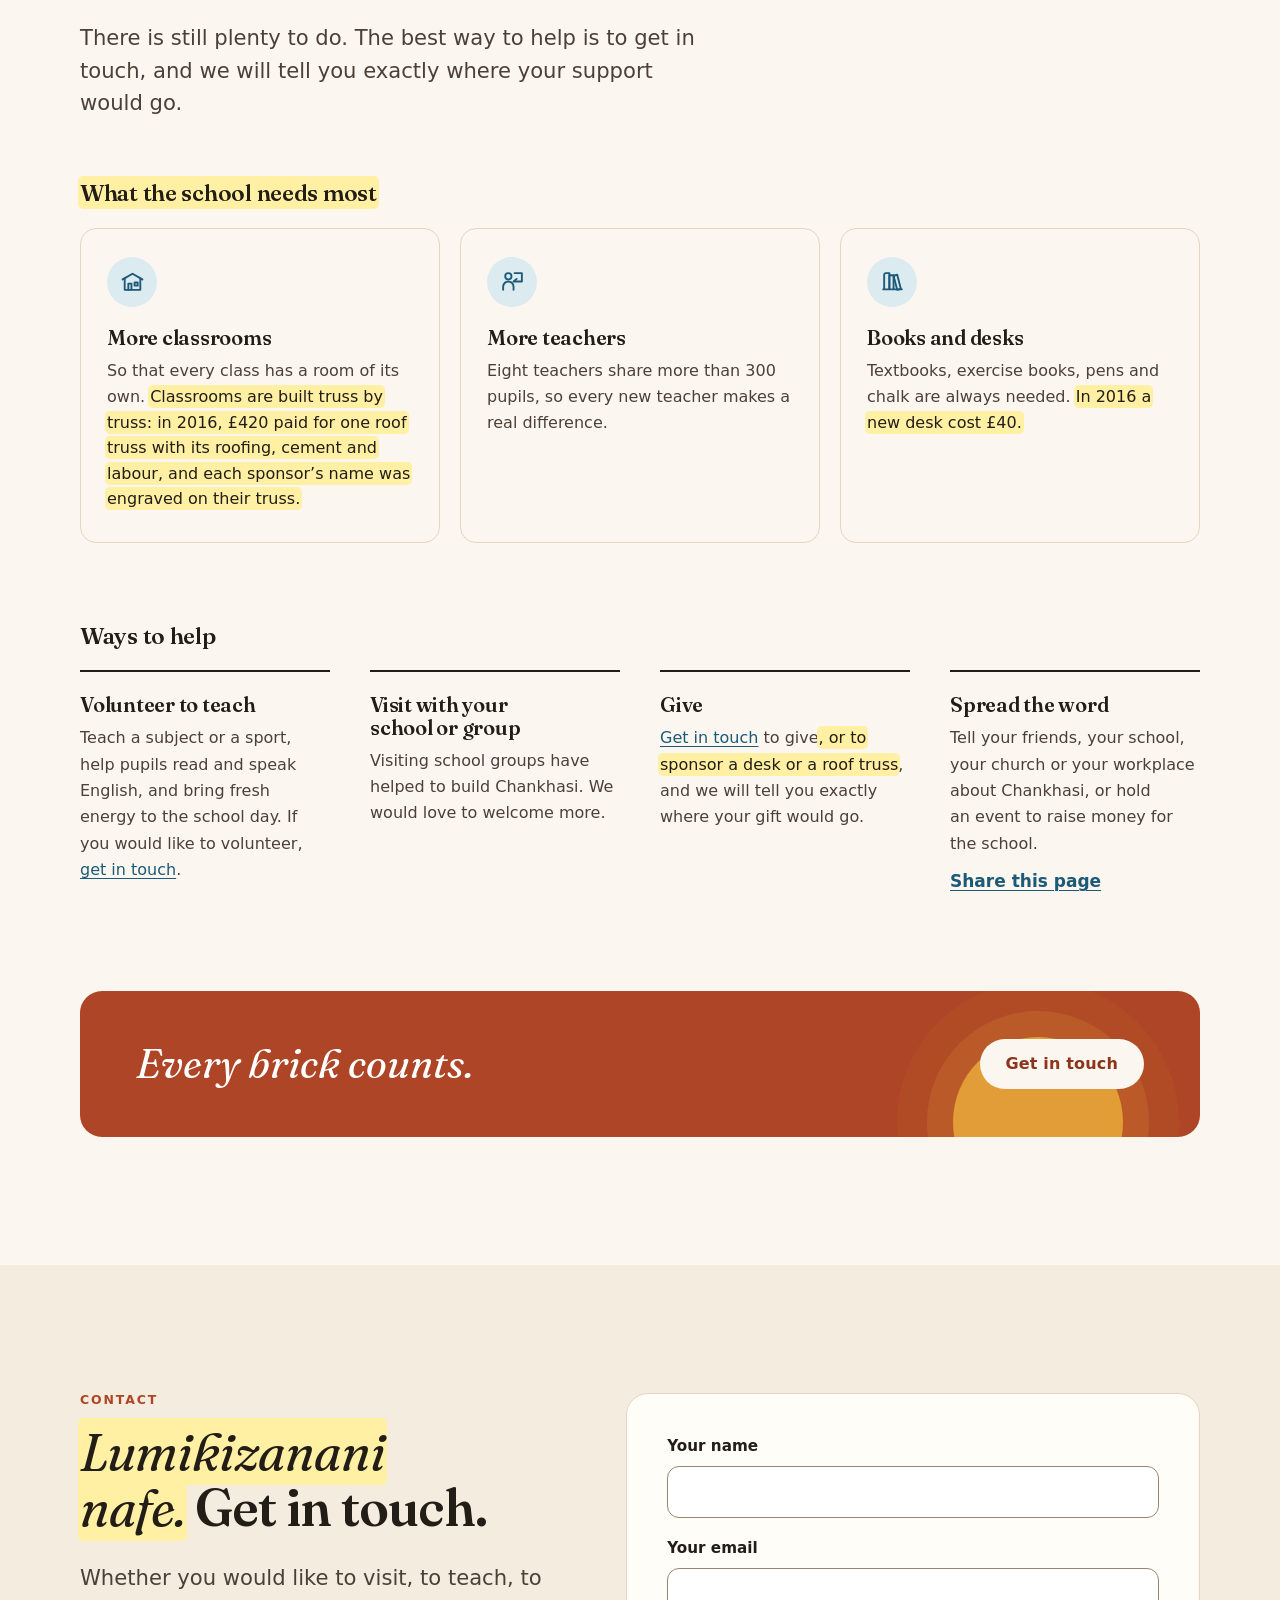
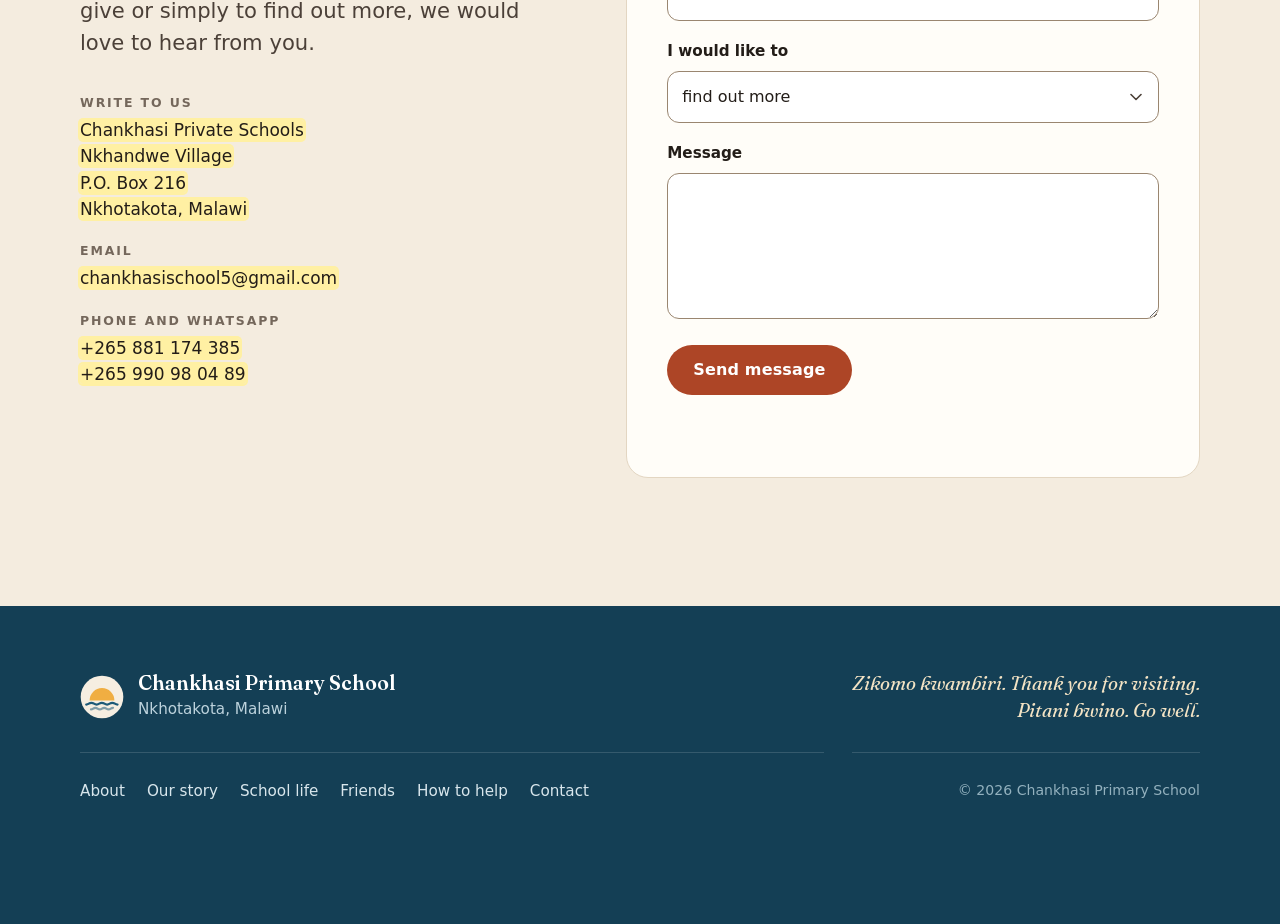
==== commit 9ecd88c2: "Andrew's story, extended timeline and true-to-life illustrations Open the story with Father Andrew B" ====
--- a/index.html
+++ b/index.html
@@ -23,8 +23,8 @@
 <meta name="twitter:card" content="summary_large_image">
 <script>document.documentElement.className += " js";</script>
 <link rel="preload" href="assets/fonts/fraunces.woff2" as="font" type="font/woff2" crossorigin>
-<link rel="stylesheet" href="assets/site.css?v=9">
-<script src="assets/site.js?v=9" defer></script>
+<link rel="stylesheet" href="assets/site.css?v=10">
+<script src="assets/site.js?v=10" defer></script>
 </head>
 <body>
 <a class="skip" href="#main">Skip to content</a>
@@ -63,131 +63,7 @@
     </p>
   </div>
   <div class="hero-art" aria-hidden="true">
-    <svg viewBox="0 380 1600 520" preserveAspectRatio="xMidYMax slice" focusable="false">
-      <defs>
-        <radialGradient id="h-glow" cx="880" cy="610" r="240" gradientUnits="userSpaceOnUse">
-          <stop offset="0" stop-color="#fde3a6" stop-opacity=".95"/>
-          <stop offset=".45" stop-color="#f9cf86" stop-opacity=".42"/>
-          <stop offset="1" stop-color="#f6c47a" stop-opacity="0"/>
-        </radialGradient>
-        <linearGradient id="h-lake" x1="0" y1="609" x2="0" y2="800" gradientUnits="userSpaceOnUse">
-          <stop offset="0" stop-color="#efb674"/>
-          <stop offset=".2" stop-color="#c9ad8f"/>
-          <stop offset=".6" stop-color="#7fa5af"/>
-          <stop offset="1" stop-color="#4b8198"/>
-        </linearGradient>
-        <linearGradient id="h-ground" x1="0" y1="790" x2="0" y2="900" gradientUnits="userSpaceOnUse">
-          <stop offset="0" stop-color="#b86f3f"/>
-          <stop offset="1" stop-color="#8e4a2b"/>
-        </linearGradient>
-        <pattern id="h-corr" width="9" height="40" patternUnits="userSpaceOnUse">
-          <path d="M4.5 0v40" stroke="#7d888c" stroke-width="1.6"/>
-        </pattern>
-      </defs>
-
-      <g class="h-sun">
-        <circle cx="880" cy="610" r="240" fill="url(#h-glow)"/>
-        <circle cx="880" cy="610" r="88" fill="#f3b140"/>
-      </g>
-      <g class="h-birds" fill="none" stroke="#7a6452" stroke-width="2.4" stroke-linecap="round" stroke-linejoin="round">
-        <path d="M612 468q9-8 18 0q9-8 18 0"/>
-        <path d="M662 492q6-5 12 0q6-5 12 0"/>
-        <path d="M1226 452q8-7 16 0q8-7 16 0"/>
-      </g>
-
-      <path fill="#e2ad80" opacity=".5" d="M1100 610c64-10 124-22 196-20s112 12 172 4 96-12 132-8v24z"/>
-      <path fill="#e2ad80" opacity=".4" d="M0 598c64-8 126-14 196-8s104 12 150 20H0z"/>
-
-      <rect x="0" y="609" width="1600" height="200" fill="url(#h-lake)"/>
-
-      <g class="h-glitter" fill="none" stroke="#fde8b2" stroke-linecap="round">
-        <path d="M812 620h136" stroke-width="5" opacity=".95"/>
-        <path d="M828 634h104" stroke-width="4.5" opacity=".85"/>
-        <path d="M804 648h80M900 648h42" stroke-width="4" opacity=".72"/>
-        <path d="M834 663h94" stroke-width="4" opacity=".6"/>
-        <path d="M818 680h50M882 680h56" stroke-width="3.5" opacity=".48"/>
-        <path d="M842 697h76" stroke-width="3" opacity=".38"/>
-        <path d="M826 715h40M876 715h50" stroke-width="3" opacity=".28"/>
-        <path d="M852 734h58" stroke-width="2.5" opacity=".2"/>
-      </g>
-      <g fill="none" stroke="#f8e4c2" stroke-linecap="round" stroke-width="2" opacity=".35">
-        <path d="M150 652h70M380 690h96M1190 660h84M1330 702h110M600 748h64M1010 742h58M240 730h60"/>
-      </g>
-
-      <g class="h-canoe" fill="#3b2a21">
-        <path d="M852 672c30 6 62 6 92-1l-7 8c-26 5-54 5-80 0z"/>
-        <path d="M894 672l4-22c1-5 9-5 10 0l4 22z"/>
-        <circle cx="903" cy="643" r="5.2"/>
-        <path d="M884 650l44 32" fill="none" stroke="#3b2a21" stroke-width="2.6" stroke-linecap="round"/>
-      </g>
-
-      <path fill="#ecd5a6" d="M0 774c160-14 330-10 520-14s380 6 560-2 360-14 520-6v60H0z"/>
-      <path fill="none" stroke="#fff4dc" stroke-width="2.5" opacity=".7" d="M0 774c160-14 330-10 520-14s380 6 560-2 360-14 520-6"/>
-      <path fill="url(#h-ground)" d="M0 806c140-12 300-8 460-10s320 10 520 4 380-16 620-8v108H0z"/>
-
-      <g class="h-palm">
-        <path fill="#6b4a31" d="M160 812c-10-80-4-170 24-252l8 3c-24 82-30 168-20 249z"/>
-        <g fill="#52703d">
-          <path d="M188 558q-48-18-86 24q42-24 86-18z"/>
-          <path d="M188 558q-36-38-72-36q38 10 70 40z"/>
-          <path d="M188 558q6-42 34-60q-18 30-28 62z"/>
-          <path d="M188 558q46-28 82-14q-40 2-80 20z"/>
-          <path d="M188 558q52 2 76 44q-36-30-76-38z"/>
-        </g>
-      </g>
-      <g class="h-palm">
-        <path fill="#6b4a31" d="M1418 812c8-80 0-170-30-250l-8 3c26 82 32 168 26 247z"/>
-        <g fill="#52703d">
-          <path d="M1384 560q48-18 86 24q-42-24-86-18z"/>
-          <path d="M1384 560q36-38 72-36q-38 10-70 40z"/>
-          <path d="M1384 560q-6-42-34-60q18 30 28 62z"/>
-          <path d="M1384 560q-46-28-82-14q40 2 80 20z"/>
-          <path d="M1384 560q-52 2-76 44q36-30 76-38z"/>
-        </g>
-      </g>
-
-      <g class="h-tree">
-        <path fill="#5b3b27" d="M1142 814c4-32 2-64-6-96l15-2c6 32 8 66 6 98z"/>
-        <path d="M1142 744l-28-26M1148 732l24-24" stroke="#5b3b27" stroke-width="7" stroke-linecap="round"/>
-        <path fill="#3e5d36" d="M1060 716c-22-4-30-30-14-46-8-24 12-44 34-38 6-26 38-38 60-24 20-16 52-8 60 16 26 0 42 26 32 48 18 16 10 44-12 48-6 18-30 26-48 16-14 12-36 12-50 0-18 10-44 4-52-12-6 0-8-4-10-8z"/>
-        <path fill="#4c7042" opacity=".85" d="M1072 668c-6-22 12-38 32-34 6-20 32-30 50-18 14-10 34-4 40 12-18-8-34 0-40 10-14-8-34-4-40 10-18-4-34 6-36 22-4 0-5-1-6-2z"/>
-      </g>
-
-      <g class="h-flag">
-        <path d="M500 818V690" stroke="#5f5750" stroke-width="3" stroke-linecap="round"/>
-        <rect x="502" y="692" width="42" height="8" fill="#1f1c1a"/>
-        <path d="M517 700a6 6 0 0 1 12 0z" fill="#c1392b"/>
-        <rect x="502" y="700" width="42" height="8" fill="#c1392b"/>
-        <rect x="502" y="708" width="42" height="8" fill="#2f7d3c"/>
-      </g>
-
-      <g class="h-school">
-        <rect x="524" y="744" width="272" height="68" fill="#8f432a"/>
-        <g fill="#3a1f15">
-          <rect x="552" y="772" width="26" height="18"/>
-          <rect x="612" y="764" width="18" height="46"/>
-          <rect x="676" y="772" width="26" height="18"/>
-          <rect x="738" y="772" width="26" height="18"/>
-        </g>
-        <rect x="524" y="751" width="272" height="9" fill="#5e2616" opacity=".45"/>
-        <g fill="#b45c37">
-          <rect x="524" y="748" width="10" height="64"/>
-          <rect x="588" y="748" width="10" height="64"/>
-          <rect x="652" y="748" width="10" height="64"/>
-          <rect x="716" y="748" width="10" height="64"/>
-          <rect x="786" y="748" width="10" height="64"/>
-        </g>
-        <path d="M506 748h308l-30-40H536z" fill="#8f9a9e"/>
-        <path d="M506 748h308l-30-40H536z" fill="url(#h-corr)"/>
-        <path d="M537 708h246" stroke="#bcc5c7" stroke-width="2.5"/>
-        <rect x="503" y="746" width="314" height="5" fill="#6d777a"/>
-        <rect x="512" y="810" width="296" height="8" fill="#7d3a22"/>
-      </g>
-
-      <g fill="none" stroke="#76843f" stroke-width="2.4" stroke-linecap="round">
-        <path d="M300 836l4-13 3 13 4-10 2 10M420 862l3-11 3 11 4-8 2 8M880 840l4-12 3 12 4-9 2 9M990 872l3-11 3 11M1260 846l4-12 3 12 4-9 2 9M1480 868l3-11 3 11 3-8 2 8M84 858l4-12 3 12M680 858l3-10 3 10 3-7 2 7"/>
-      </g>
-    </svg>
+    <svg viewBox="0 380 1600 520" preserveAspectRatio="xMidYMax slice" focusable="false"><defs><radialGradient id="h-glow" cx="880" cy="610" r="240" gradientUnits="userSpaceOnUse"><stop offset="0" stop-color="#fde3a6" stop-opacity=".95"/><stop offset=".45" stop-color="#f9cf86" stop-opacity=".42"/><stop offset="1" stop-color="#f6c47a" stop-opacity="0"/></radialGradient><linearGradient id="h-lake" x1="0" y1="609" x2="0" y2="800" gradientUnits="userSpaceOnUse"><stop offset="0" stop-color="#efb674"/><stop offset=".2" stop-color="#c9ad8f"/><stop offset=".6" stop-color="#7fa5af"/><stop offset="1" stop-color="#4b8198"/></linearGradient><linearGradient id="h-ground" x1="0" y1="790" x2="0" y2="900" gradientUnits="userSpaceOnUse"><stop offset="0" stop-color="#b86f3f"/><stop offset="1" stop-color="#8e4a2b"/></linearGradient><pattern id="h-corr" width="6" height="40" patternUnits="userSpaceOnUse"><path d="M3 0v40" stroke="#cfc9bb" stroke-width="1.3"/></pattern></defs><g class="h-sun"><circle cx="880" cy="610" r="240" fill="url(#h-glow)"/><circle cx="880" cy="610" r="88" fill="#f3b140"/></g><g class="h-birds" fill="none" stroke="#7a6452" stroke-width="2.4" stroke-linecap="round" stroke-linejoin="round"><path d="M612 468q9-8 18 0q9-8 18 0"/><path d="M662 492q6-5 12 0q6-5 12 0"/><path d="M1226 452q8-7 16 0q8-7 16 0"/></g><path fill="#e2ad80" opacity=".5" d="M1100 610c64-10 124-22 196-20s112 12 172 4 96-12 132-8v24z"/><path fill="#e2ad80" opacity=".4" d="M0 598c64-8 126-14 196-8s104 12 150 20H0z"/><rect x="0" y="609" width="1600" height="200" fill="url(#h-lake)"/><g class="h-glitter" fill="none" stroke="#fde8b2" stroke-linecap="round"><path d="M812 620h136" stroke-width="5" opacity=".95"/><path d="M828 634h104" stroke-width="4.5" opacity=".85"/><path d="M804 648h80M900 648h42" stroke-width="4" opacity=".72"/><path d="M834 663h94" stroke-width="4" opacity=".6"/><path d="M818 680h50M882 680h56" stroke-width="3.5" opacity=".48"/><path d="M842 697h76" stroke-width="3" opacity=".38"/><path d="M826 715h40M876 715h50" stroke-width="3" opacity=".28"/><path d="M852 734h58" stroke-width="2.5" opacity=".2"/></g><g fill="none" stroke="#f8e4c2" stroke-linecap="round" stroke-width="2" opacity=".35"><path d="M150 652h70M380 690h96M1190 660h84M1330 702h110M600 748h64M1010 742h58M240 730h60"/></g><g class="h-canoe" fill="#3b2a21"><path d="M852 672c30 6 62 6 92-1l-7 8c-26 5-54 5-80 0z"/><path d="M894 672l4-22c1-5 9-5 10 0l4 22z"/><circle cx="903" cy="643" r="5.2"/><path d="M884 650l44 32" fill="none" stroke="#3b2a21" stroke-width="2.6" stroke-linecap="round"/></g><path fill="#ecd5a6" d="M0 774c160-14 330-10 520-14s380 6 560-2 360-14 520-6v60H0z"/><path fill="none" stroke="#fff4dc" stroke-width="2.5" opacity=".7" d="M0 774c160-14 330-10 520-14s380 6 560-2 360-14 520-6"/><path fill="url(#h-ground)" d="M0 806c140-12 300-8 460-10s320 10 520 4 380-16 620-8v108H0z"/><g class="h-palm"><path fill="#6b4a31" d="M160 812c-10-80-4-170 24-252l8 3c-24 82-30 168-20 249z"/><g fill="#52703d"><path d="M188 558q-48-18-86 24q42-24 86-18z"/><path d="M188 558q-36-38-72-36q38 10 70 40z"/><path d="M188 558q6-42 34-60q-18 30-28 62z"/><path d="M188 558q46-28 82-14q-40 2-80 20z"/><path d="M188 558q52 2 76 44q-36-30-76-38z"/></g></g><g class="h-palm"><path fill="#6b4a31" d="M1418 812c8-80 0-170-30-250l-8 3c26 82 32 168 26 247z"/><g fill="#52703d"><path d="M1384 560q48-18 86 24q-42-24-86-18z"/><path d="M1384 560q36-38 72-36q-38 10-70 40z"/><path d="M1384 560q-6-42-34-60q18 30 28 62z"/><path d="M1384 560q-46-28-82-14q40 2 80 20z"/><path d="M1384 560q-52 2-76 44q36-30 76-38z"/></g></g><g class="h-tree"><path fill="#5b3b27" d="M1142 814c4-32 2-64-6-96l15-2c6 32 8 66 6 98z"/><path d="M1142 744l-28-26M1148 732l24-24" stroke="#5b3b27" stroke-width="7" stroke-linecap="round"/><path fill="#3e5d36" d="M1060 716c-22-4-30-30-14-46-8-24 12-44 34-38 6-26 38-38 60-24 20-16 52-8 60 16 26 0 42 26 32 48 18 16 10 44-12 48-6 18-30 26-48 16-14 12-36 12-50 0-18 10-44 4-52-12-6 0-8-4-10-8z"/><path fill="#4c7042" opacity=".85" d="M1072 668c-6-22 12-38 32-34 6-20 32-30 50-18 14-10 34-4 40 12-18-8-34 0-40 10-14-8-34-4-40 10-18-4-34 6-36 22-4 0-5-1-6-2z"/></g><g class="h-flag"><path d="M500 818V690" stroke="#5f5750" stroke-width="3" stroke-linecap="round"/><rect x="502" y="692" width="42" height="8" fill="#1f1c1a"/><path d="M517 700a6 6 0 0 1 12 0z" fill="#c1392b"/><rect x="502" y="700" width="42" height="8" fill="#c1392b"/><rect x="502" y="708" width="42" height="8" fill="#2f7d3c"/></g><g class="h-school"><rect x="524" y="744" width="272" height="68" fill="#8f432a"/><path d="M524 762.5h272M524 767.5h272M524 772.5h272M524 777.5h272M524 782.5h272M524 787.5h272M524 792.5h272M524 797.5h272M524 802.5h272M524 807.5h272" stroke="#7a3520" stroke-width="1" opacity=".55"/><path d="M527 762.5v5M541 762.5v5M555 762.5v5M569 762.5v5M583 762.5v5M597 762.5v5M611 762.5v5M625 762.5v5M639 762.5v5M653 762.5v5M667 762.5v5M681 762.5v5M695 762.5v5M709 762.5v5M723 762.5v5M737 762.5v5M751 762.5v5M765 762.5v5M779 762.5v5M793 762.5v5M534 767.5v5M548 767.5v5M562 767.5v5M576 767.5v5M590 767.5v5M604 767.5v5M618 767.5v5M632 767.5v5M646 767.5v5M660 767.5v5M674 767.5v5M688 767.5v5M702 767.5v5M716 767.5v5M730 767.5v5M744 767.5v5M758 767.5v5M772 767.5v5M786 767.5v5M527 772.5v5M541 772.5v5M555 772.5v5M569 772.5v5M583 772.5v5M597 772.5v5M611 772.5v5M625 772.5v5M639 772.5v5M653 772.5v5M667 772.5v5M681 772.5v5M695 772.5v5M709 772.5v5M723 772.5v5M737 772.5v5M751 772.5v5M765 772.5v5M779 772.5v5M793 772.5v5M534 777.5v5M548 777.5v5M562 777.5v5M576 777.5v5M590 777.5v5M604 777.5v5M618 777.5v5M632 777.5v5M646 777.5v5M660 777.5v5M674 777.5v5M688 777.5v5M702 777.5v5M716 777.5v5M730 777.5v5M744 777.5v5M758 777.5v5M772 777.5v5M786 777.5v5M527 782.5v5M541 782.5v5M555 782.5v5M569 782.5v5M583 782.5v5M597 782.5v5M611 782.5v5M625 782.5v5M639 782.5v5M653 782.5v5M667 782.5v5M681 782.5v5M695 782.5v5M709 782.5v5M723 782.5v5M737 782.5v5M751 782.5v5M765 782.5v5M779 782.5v5M793 782.5v5M534 787.5v5M548 787.5v5M562 787.5v5M576 787.5v5M590 787.5v5M604 787.5v5M618 787.5v5M632 787.5v5M646 787.5v5M660 787.5v5M674 787.5v5M688 787.5v5M702 787.5v5M716 787.5v5M730 787.5v5M744 787.5v5M758 787.5v5M772 787.5v5M786 787.5v5M527 792.5v5M541 792.5v5M555 792.5v5M569 792.5v5M583 792.5v5M597 792.5v5M611 792.5v5M625 792.5v5M639 792.5v5M653 792.5v5M667 792.5v5M681 792.5v5M695 792.5v5M709 792.5v5M723 792.5v5M737 792.5v5M751 792.5v5M765 792.5v5M779 792.5v5M793 792.5v5M534 797.5v5M548 797.5v5M562 797.5v5M576 797.5v5M590 797.5v5M604 797.5v5M618 797.5v5M632 797.5v5M646 797.5v5M660 797.5v5M674 797.5v5M688 797.5v5M702 797.5v5M716 797.5v5M730 797.5v5M744 797.5v5M758 797.5v5M772 797.5v5M786 797.5v5M527 802.5v5M541 802.5v5M555 802.5v5M569 802.5v5M583 802.5v5M597 802.5v5M611 802.5v5M625 802.5v5M639 802.5v5M653 802.5v5M667 802.5v5M681 802.5v5M695 802.5v5M709 802.5v5M723 802.5v5M737 802.5v5M751 802.5v5M765 802.5v5M779 802.5v5M793 802.5v5" stroke="#7a3520" stroke-width="1" opacity=".35"/><rect x="524" y="751" width="272" height="9" fill="#5e2616" opacity=".45"/><g fill="#9c4b2e"><rect x="524" y="748" width="10" height="64"/><rect x="588" y="748" width="10" height="64"/><rect x="652" y="748" width="10" height="64"/><rect x="716" y="748" width="10" height="64"/><rect x="786" y="748" width="10" height="64"/></g><g fill="#3a1f15"><rect x="541" y="764" width="4" height="28"/><rect x="550" y="764" width="4" height="28"/><rect x="559" y="764" width="4" height="28"/><rect x="568" y="764" width="4" height="28"/><rect x="577" y="764" width="4" height="28"/><rect x="669" y="764" width="4" height="28"/><rect x="678" y="764" width="4" height="28"/><rect x="687" y="764" width="4" height="28"/><rect x="696" y="764" width="4" height="28"/><rect x="705" y="764" width="4" height="28"/><rect x="731.5" y="764" width="4" height="28"/><rect x="740.5" y="764" width="4" height="28"/><rect x="749.5" y="764" width="4" height="28"/><rect x="758.5" y="764" width="4" height="28"/><rect x="767.5" y="764" width="4" height="28"/><rect x="776.5" y="764" width="4" height="28"/><rect x="604" y="764" width="4" height="28"/><rect x="644" y="764" width="4" height="28"/></g><rect x="613" y="762" width="24" height="48" fill="#6b4a31"/><rect x="615" y="764" width="20" height="46" fill="#8a5a3a"/><path d="M621.5 764v46M628.5 764v46" stroke="#6b4a31" stroke-width="1.2"/><circle cx="631.5" cy="788" r="1.4" fill="#3a1f15"/><path d="M506 748h308l-30-40H536z" fill="#e7e3d9"/><path d="M506 748h308l-30-40H536z" fill="url(#h-corr)"/><path d="M526 721.5h268M516 735h288" stroke="#dbd6ca" stroke-width=".9"/><path d="M537 708h246" stroke="#f4f1ea" stroke-width="2.5"/><rect x="503" y="746" width="314" height="5" fill="#b9b2a3"/><path d="M503 751q2.3 2.6 4.5 0q2.3 2.6 4.5 0q2.3 2.6 4.5 0q2.3 2.6 4.5 0q2.3 2.6 4.5 0q2.3 2.6 4.5 0q2.3 2.6 4.5 0q2.3 2.6 4.5 0q2.3 2.6 4.5 0q2.3 2.6 4.5 0q2.3 2.6 4.5 0q2.3 2.6 4.5 0q2.3 2.6 4.5 0q2.3 2.6 4.5 0q2.3 2.6 4.5 0q2.3 2.6 4.5 0q2.3 2.6 4.5 0q2.3 2.6 4.5 0q2.3 2.6 4.5 0q2.3 2.6 4.5 0q2.3 2.6 4.5 0q2.3 2.6 4.5 0q2.3 2.6 4.5 0q2.3 2.6 4.5 0q2.3 2.6 4.5 0q2.3 2.6 4.5 0q2.3 2.6 4.5 0q2.3 2.6 4.5 0q2.3 2.6 4.5 0q2.3 2.6 4.5 0q2.3 2.6 4.5 0q2.3 2.6 4.5 0q2.3 2.6 4.5 0q2.3 2.6 4.5 0q2.3 2.6 4.5 0q2.3 2.6 4.5 0q2.3 2.6 4.5 0q2.3 2.6 4.5 0q2.3 2.6 4.5 0q2.3 2.6 4.5 0q2.3 2.6 4.5 0q2.3 2.6 4.5 0q2.3 2.6 4.5 0q2.3 2.6 4.5 0q2.3 2.6 4.5 0q2.3 2.6 4.5 0q2.3 2.6 4.5 0q2.3 2.6 4.5 0q2.3 2.6 4.5 0q2.3 2.6 4.5 0q2.3 2.6 4.5 0q2.3 2.6 4.5 0q2.3 2.6 4.5 0q2.3 2.6 4.5 0q2.3 2.6 4.5 0q2.3 2.6 4.5 0q2.3 2.6 4.5 0q2.3 2.6 4.5 0q2.3 2.6 4.5 0q2.3 2.6 4.5 0q2.3 2.6 4.5 0q2.3 2.6 4.5 0q2.3 2.6 4.5 0q2.3 2.6 4.5 0q2.3 2.6 4.5 0q2.3 2.6 4.5 0q2.3 2.6 4.5 0q2.3 2.6 4.5 0q2.3 2.6 4.5 0H817v-1H503z" fill="#b9b2a3"/><rect x="512" y="810" width="296" height="8" fill="#b8a585"/><rect x="512" y="810" width="296" height="2" fill="#c9b79a"/></g><g fill="none" stroke="#76843f" stroke-width="2.4" stroke-linecap="round"><path d="M300 836l4-13 3 13 4-10 2 10M420 862l3-11 3 11 4-8 2 8M880 840l4-12 3 12 4-9 2 9M990 872l3-11 3 11M1260 846l4-12 3 12 4-9 2 9M1480 868l3-11 3 11 3-8 2 8M84 858l4-12 3 12M680 858l3-10 3 10 3-7 2 7"/></g></svg>
   </div>
 </section>
 
@@ -198,7 +74,7 @@
       <h2 id="about-title"><span class="chichewa" lang="ny">Takulandirani.</span> Welcome.</h2>
       <p class="lead">Chankhasi Primary School is a community school in Nkhandwe Village, a short walk from the shore of Lake Malawi and about 15&nbsp;km south of Nkhotakota town in central Malawi.</p>
       <p>It began because the young children here had nowhere close by to learn. The nearest primary school was more than 6&nbsp;km away, and in the rainy season the rivers on the way were too dangerous for them to cross.</p>
-      <p>Local leaders gave the village a plot of land, and the first lessons were held in a small church and under the trees. Since building began in 2009 the school has grown one classroom at a time, with the community and friends from near and far all playing their part. Today it has more than 300 pupils and eight teachers.</p>
+      <p>After talks with local leaders the village was given a plot of land, and the first lessons were held in a small church and under the trees. Since building began in 2009 the school has grown one classroom at a time, with the community and friends from near and far all playing their part. Today it has more than 300 pupils and eight teachers.</p>
       <dl class="stats">
         <div class="stat"><dt>pupils</dt><dd>300+</dd></div>
         <div class="stat"><dt>teachers</dt><dd>8</dd></div>
@@ -221,7 +97,19 @@
       <p class="eyebrow">Our story</p>
       <h2 id="story-title">Built brick by brick</h2>
       <p class="proverb"><span class="chichewa tbc" lang="ny" data-note="A well-known Chichewa proverb (Chakanza, 2000 Chinyanja Proverbs, No. 1302). Does the school write it joined like this, or as Pang’ono pang’ono?">Pang’onopang’ono ndi mtolo.</span> <span class="gloss">Little by little makes a bundle.</span></p>
-      <p class="lead">Chankhasi has never been built all at once. Every classroom stands because someone chose to help, from families in the villages to friends on the other side of the world.</p>
+    </div>
+    <div class="split story-opening">
+      <div class="story-intro">
+        <p><span class="tbc" data-note="No published source for this yet. Did Andrew grow up in Nkhandwe Village, and was a school close to home his dream as a boy? Was the nearest school still more than 6 km away when he was small? News reports only say he is based there now.">Andrew Banda grew up in Nkhandwe Village, near the shore of Lake Malawi. As a boy, he had a big dream: a school close to home.</span> Before Chankhasi, the nearest primary school was more than 6 km away, so many of the village’s young children were not going to school. It was a long walk for small legs, and in the rainy season the rivers were too dangerous for them to cross.</p>
+        <p>The people of Nkhandwe talked the problem over with local leaders, and the village was given a plot of land for a school. The first building had mud walls and a grass roof. On weekdays it was a school, and at weekends it was an Anglican church. <span class="tbc" data-note="No source yet. What part did Andrew play in these early days? Was he on the first school committee, or one of the first teachers? Roughly what year was this?">Andrew was part of it from the start.</span></p>
+        <p>Little by little, the school grew. A new school committee rebuilt the church in brick. In June 2009 building began on the first classroom, and supporters sponsored its roof trusses one by one. By 2016 there were seven classrooms, 377 pupils and seven teachers, <span class="tbc" data-note="The school's 2016 website lists an Andrew Banda among its seven teachers, but does not say he is the founder. Is this the same Andrew?">and Andrew was one of those teachers</span>.</p>
+        <p>The dream kept growing. Chankhasi now has its own secondary school, Canon Hunter Secondary School, so pupils can carry on to Form 4 without leaving the school family. There are <span class="tbc" data-note="Lancing College helped build a girls' boarding house in 2024, and the school's Facebook page mentions accommodation and 'two villages' for students. Is there a boys' boarding house too?">boarding houses for girls and boys</span>, a clinic run by Andrew that also serves the whole community, and solar power day and night.</p>
+        <p>Today, Andrew is the Very Reverend Father Andrew Malovu Banda. He is the Founder and Director of Chankhasi Private Schools, and Dean of the Anglican Diocese of Lake Malawi, at All Saints Cathedral in Nkhotakota. He has said that building a better Malawi is a shared responsibility. Chankhasi shows what that looks like: a school built by many hands, near and far.</p>
+      </div>
+      <figure class="photo illustration">
+        <img src="assets/img/illustrations/dream.svg" width="1200" height="800" alt="Illustration of a young village boy in a yellow T-shirt sitting on a rock under a mango tree at sunrise, scratching the outline of a school into the red earth with a stick, while the school he dreams of appears on a cloud above the lake." loading="lazy" decoding="async">
+        <figcaption>Where it all began: a boy with a big dream.</figcaption>
+      </figure>
     </div>
     <figure class="photo photo--banner">
       <img src="assets/img/photos/classrooms-1200.webp" srcset="assets/img/photos/classrooms-800.webp 800w, assets/img/photos/classrooms-1200.webp 1200w, assets/img/photos/classrooms-1600.webp 1600w" sizes="(min-width: 1184px) 1120px, 94vw" width="1600" height="640" alt="Three brick classroom blocks with pale roofs around a sandy school yard, with trees behind" loading="lazy" decoding="async">
@@ -232,47 +120,72 @@
         <li>
           <span class="year">The beginning</span>
           <h3>A church and a school</h3>
-          <p>Local leaders give the people of Nkhandwe Village a plot of land. Its first building, with mud walls and a grass roof, is a school on weekdays and an Anglican church at weekends.</p>
+          <p>After talks with local leaders, the people of Nkhandwe Village are given a plot of land for a school. Its first building, with mud walls and a grass roof, is a school on weekdays and an Anglican church at weekends.</p>
         </li>
         <li>
           <span class="year">Early days</span>
-          <h3>Brick walls and a first teacher</h3>
-          <p>A new school committee rebuilds the church with brick walls and a tiled roof, and takes on a first teacher, paid for by visitors’ monthly gifts. Lessons are held in the church and under the surrounding trees.</p>
+          <h3>Brick walls and a teacher</h3>
+          <p>A newly formed school committee rebuilds the church with brick walls and a tiled roof, and employs a teacher, whose salary is paid by visitors’ monthly gifts. Lessons are held in the church and under the surrounding trees.</p>
         </li>
         <li>
           <span class="year">2008</span>
-          <h3>Plans for a full primary school</h3>
-          <p>The committee draws up plans for a full primary school, and an architect checks them before any building starts.</p>
+          <h3>Planning the school’s future</h3>
+          <p>The school committee plans the school’s future, and an architect checks the plans before any building starts.</p>
         </li>
         <li>
           <span class="year">2009</span>
           <h3>The first classroom</h3>
-          <p>Building begins in June. Supporters sponsor the roof trusses one by one, among them pupils at Morna International College in Ibiza, who raised money with weekly biscuit sales. When the first classroom is finished, the school holds an open day for local leaders, education officials, parents and pupils.</p>
-        </li>
-        <li>
-          <span class="year tbc" data-note="Open Arms Malawi said in 2016 that Kingswood had been coming for ten years.">Every summer</span>
+          <p>Building begins in June. Supporters sponsor the roof trusses one by one, among them pupils at Morna International College in Ibiza, who raise money with weekly biscuit sales. When the first classroom is finished, the school holds an open day for local leaders, education officials, parents and pupils.</p>
+        </li>
+        <li>
+          <span class="year tbc" data-note="Open Arms Malawi said in 2016 that Kingswood had been coming for ten years, so from about 2006. Kingswood itself has said 'since 2008' (2018) and 'since its early days in a church hall 20 years ago' (2025). Which year did it start?">Every summer</span>
           <h3>Visiting builders</h3>
-          <p><span class="tbc" data-note="From Open Arms Malawi, 2016. Do they still come?">Students from Kingswood School in Bath visit through Open Arms Malawi, helping to raise new school buildings year after year.</span></p>
+          <p><span class="tbc" data-note="From Open Arms Malawi (2016) and Kingswood (2018). Kingswood still supports the school (2025), but do its students still visit every summer?">Students from Kingswood School in Bath visit through Open Arms Malawi, helping to raise new school buildings year after year.</span> Kingswood also helps to pay teachers’ salaries.</p>
         </li>
         <li>
           <span class="year">2016</span>
           <h3>Seven classrooms</h3>
-          <p>The school now has seven classrooms, a library, a staff room, a storeroom, separate toilets for boys, girls and staff, and a water tank, with 377 pupils and seven teachers.</p>
-        </li>
-        <li>
-          <span class="year tbc" data-note="What year were the teachers' houses built?">[Year]</span>
-          <h3>Homes for teachers</h3>
-          <p><span class="tbc" data-note="From World Servants (Netherlands), who built teachers' houses for 'the primary school in Chankhazi'. Please confirm.">Two new houses for teachers, built with the Dutch charity World Servants, help the school attract the teachers it needs.</span></p>
-        </li>
-        <li>
-          <span class="year tbc" data-note="Lancing's reports say this work was at Chankhasi Secondary School. Keep it on the primary school's site, or take it out?">2024</span>
-          <h3>A classroom and a boarding house</h3>
-          <p><span class="tbc" data-note="Lancing's reports say this work was at Chankhasi Secondary School. Keep it on the primary school's site, or take it out?">Students from Lancing College help build a new secondary classroom and a boarding house for girls.</span></p>
+          <p>The school now has seven classrooms, a library, a staff room, a storeroom, separate toilets for boys, girls and staff, and a water tank, with 377 pupils and seven teachers. <span class="tbc" data-note="The school's 2016 website lists an Andrew Banda among its seven teachers, but does not say he is the founder. Is this the same Andrew?">Andrew Banda is one of the teachers.</span></p>
+        </li>
+        <li>
+          <span class="year">2017</span>
+          <h3>Fresh paint and plaster</h3>
+          <p>Students from Ashville College in Harrogate whitewash and plaster classrooms, paint the blackboards and start building an eco-toilet. The school doors get a coat of bright blue.</p>
+        </li>
+        <li>
+          <span class="year">2020</span>
+          <h3>Speaking up for girls</h3>
+          <p><span class="tbc" data-note="Written by 'Andrew Banda' about 'our school' for The Young Darwinian, April 2020. Is this the same Andrew?">Andrew writes for a British website about why girls’ education matters, and how few pupils, especially girls, win a place at a government secondary school.</span> The primary school has 329 pupils.</p>
+        </li>
+        <li>
+          <span class="year tbc" data-note="Canon Hunter's first Form 4 students sat the MSCE in 2024, so Form 1 probably began in about 2020 or 2021. What year did it open?">[Year]</span>
+          <h3>A secondary school</h3>
+          <p>Canon Hunter Secondary School opens at Nkhandwe. With Chankhasi Primary School it makes up Chankhasi Private Schools, so pupils can go from Standard 1 to Form 4 in one school family.</p>
+        </li>
+        <li>
+          <span class="year">2022</span>
+          <h3>A secondary classroom</h3>
+          <p>Students from Lancing College in Sussex help to lay bricks for a new secondary classroom, and teach some of the lessons.</p>
+        </li>
+        <li>
+          <span class="year">2024</span>
+          <h3>A boarding house for girls</h3>
+          <p>A Lancing College group returns to help build a boarding house for girls at the secondary school. Canon Hunter’s first Form 4 students sit the national MSCE exams.</p>
+        </li>
+        <li>
+          <span class="year">2025</span>
+          <h3>Caring for health too</h3>
+          <p>In July, Father Andrew, Founder and Director of Chankhasi Private Schools and the Smart Village Clinic, gives medical equipment worth about US$25,000 to Nkhotakota District Hospital. A few days earlier, he gave a similar gift to St Anne’s Anglican Hospital.</p>
+        </li>
+        <li>
+          <span class="year tbc" data-note="When did the girls' and boys' boarding houses open?">[Year]</span>
+          <h3>Boarding houses for girls and boys</h3>
+          <p><span class="tbc" data-note="Lancing helped build the girls' house in 2024, and the school's Facebook page now mentions accommodation and 'two villages' for students. Is there a boys' boarding house too?">The girls’ boarding house opens, and boys have a boarding house of their own.</span> In 2025 Kingswood School in Bath reports that its gifts are helping the school to keep building a new dormitory.</p>
         </li>
         <li>
           <span class="year">Today</span>
           <h3>Chankhasi today</h3>
-          <p>More than 300 pupils learn at Chankhasi with eight teachers, and there is still more to build.</p>
+          <p>Chankhasi Private Schools brings a primary school, a secondary school, <span class="tbc" data-note="Please confirm there are boarding houses for both girls and boys.">boarding houses for girls and boys</span>, a clinic and solar power together in one place. <span class="tbc" data-note="From an undated web page about the primary school. How many pupils and teachers are there now, in the primary and in the secondary?">The primary school has more than 300 pupils and eight teachers.</span> In 2026, 78 per cent of Canon Hunter’s Form 4 students passed the MSCE, up from 74 per cent the year before. There is still more to build, led by the Founder and Director, the Very Reverend Father Andrew Malovu Banda, now Dean of the Anglican Diocese of Lake Malawi.</p>
         </li>
       </ol>
       <aside class="story-aside">
@@ -351,27 +264,22 @@
       <li>
         <strong>Kingswood School</strong>
         <span class="partner-place">Bath, with Open Arms Malawi</span>
-        <span class="tbc" data-note="Check they are still involved.">Donations, and summer building visits for more than a decade.</span>
+        Building visits over many years, and help with teachers’ salaries.
+      </li>
+      <li>
+        <strong>Lancing College</strong>
+        <span class="partner-place">Sussex</span>
+        A secondary classroom (2022) and a girls’ boarding house (2024).
       </li>
       <li>
         <strong>Ashville College</strong>
         <span class="partner-place">Harrogate</span>
-        Generous donations to the school.
+        Plastering, painting and an eco-toilet (2017), and generous donations.
       </li>
       <li>
         <strong>Morna International College</strong>
         <span class="partner-place">Ibiza</span>
         Roof trusses, paid for by weekly biscuit sales, 2009.
-      </li>
-      <li>
-        <strong>World Servants</strong>
-        <span class="partner-place">Netherlands</span>
-        <span class="tbc" data-note="From World Servants' own page, which is no longer online. Please confirm.">Two new houses for teachers.</span>
-      </li>
-      <li>
-        <strong>Lancing College</strong>
-        <span class="partner-place">Sussex</span>
-        <span class="tbc" data-note="Their work was at Chankhasi Secondary School. Keep or remove?">A new secondary classroom and a girls’ boarding house, 2024.</span>
       </li>
       <li class="partners-next">
         <strong>Could your school be next?</strong>
@@ -446,15 +354,15 @@
       <dl class="contact-details">
         <div>
           <dt>Write to us</dt>
-          <dd><span class="tbc" data-note="From the school's old website (2016). Still right?">Chankhasi Primary School<br>Nkhandwe Village<br>P.O. Box 460<br>Nkhotakota, Malawi</span></dd>
+          <dd><span class="tbc" data-note="P.O. Box 216 is from a 2025 letter to the Director of Chankhasi Schools; the school's 2016 website gave P.O. Box 460. Which is current?">Chankhasi Private Schools<br>Nkhandwe Village<br>P.O. Box 216<br>Nkhotakota, Malawi</span></dd>
         </div>
         <div>
           <dt>Email</dt>
-          <dd><span class="tbc" data-note="The address on the school's old website (2016). The domain is still registered, so it may still work. Who reads it?">donations@chankhasi-school.org</span></dd>
+          <dd><span class="tbc" data-note="From the school's Facebook page (September 2026). Is the school happy for it to be published here?">chankhasischool5@gmail.com</span></dd>
         </div>
         <div>
-          <dt>WhatsApp</dt>
-          <dd><span class="tbc" data-note="Optional. A number for visitors to message.">[number]</span></dd>
+          <dt>Phone and WhatsApp</dt>
+          <dd><span class="tbc" data-note="From the school's Facebook page (September 2026). Which number takes WhatsApp, and is the school happy to publish them?">+265 881 174 385<br>+265 990 98 04 89</span></dd>
         </div>
       </dl>
     </div>
--- a/assets/site.css
+++ b/assets/site.css
@@ -638,6 +638,9 @@
   margin-bottom: clamp(40px, 6vw, 64px);
 }
 .split .section-head { margin-bottom: 0; }
+.story-intro p { color: var(--ink-2); max-width: 60ch; }
+.story-intro p:first-child { font-size: clamp(1.15rem, 2.1vw, 1.3rem); line-height: 1.55; color: var(--ink); }
+.story-opening { align-items: start; }
 @media (min-width: 900px) { .split { grid-template-columns: minmax(0, 1fr) minmax(0, 1fr); } }
 @media (max-width: 700px) {
   .photo--banner img { aspect-ratio: 16 / 10; object-fit: cover; object-position: 62% 50%; }
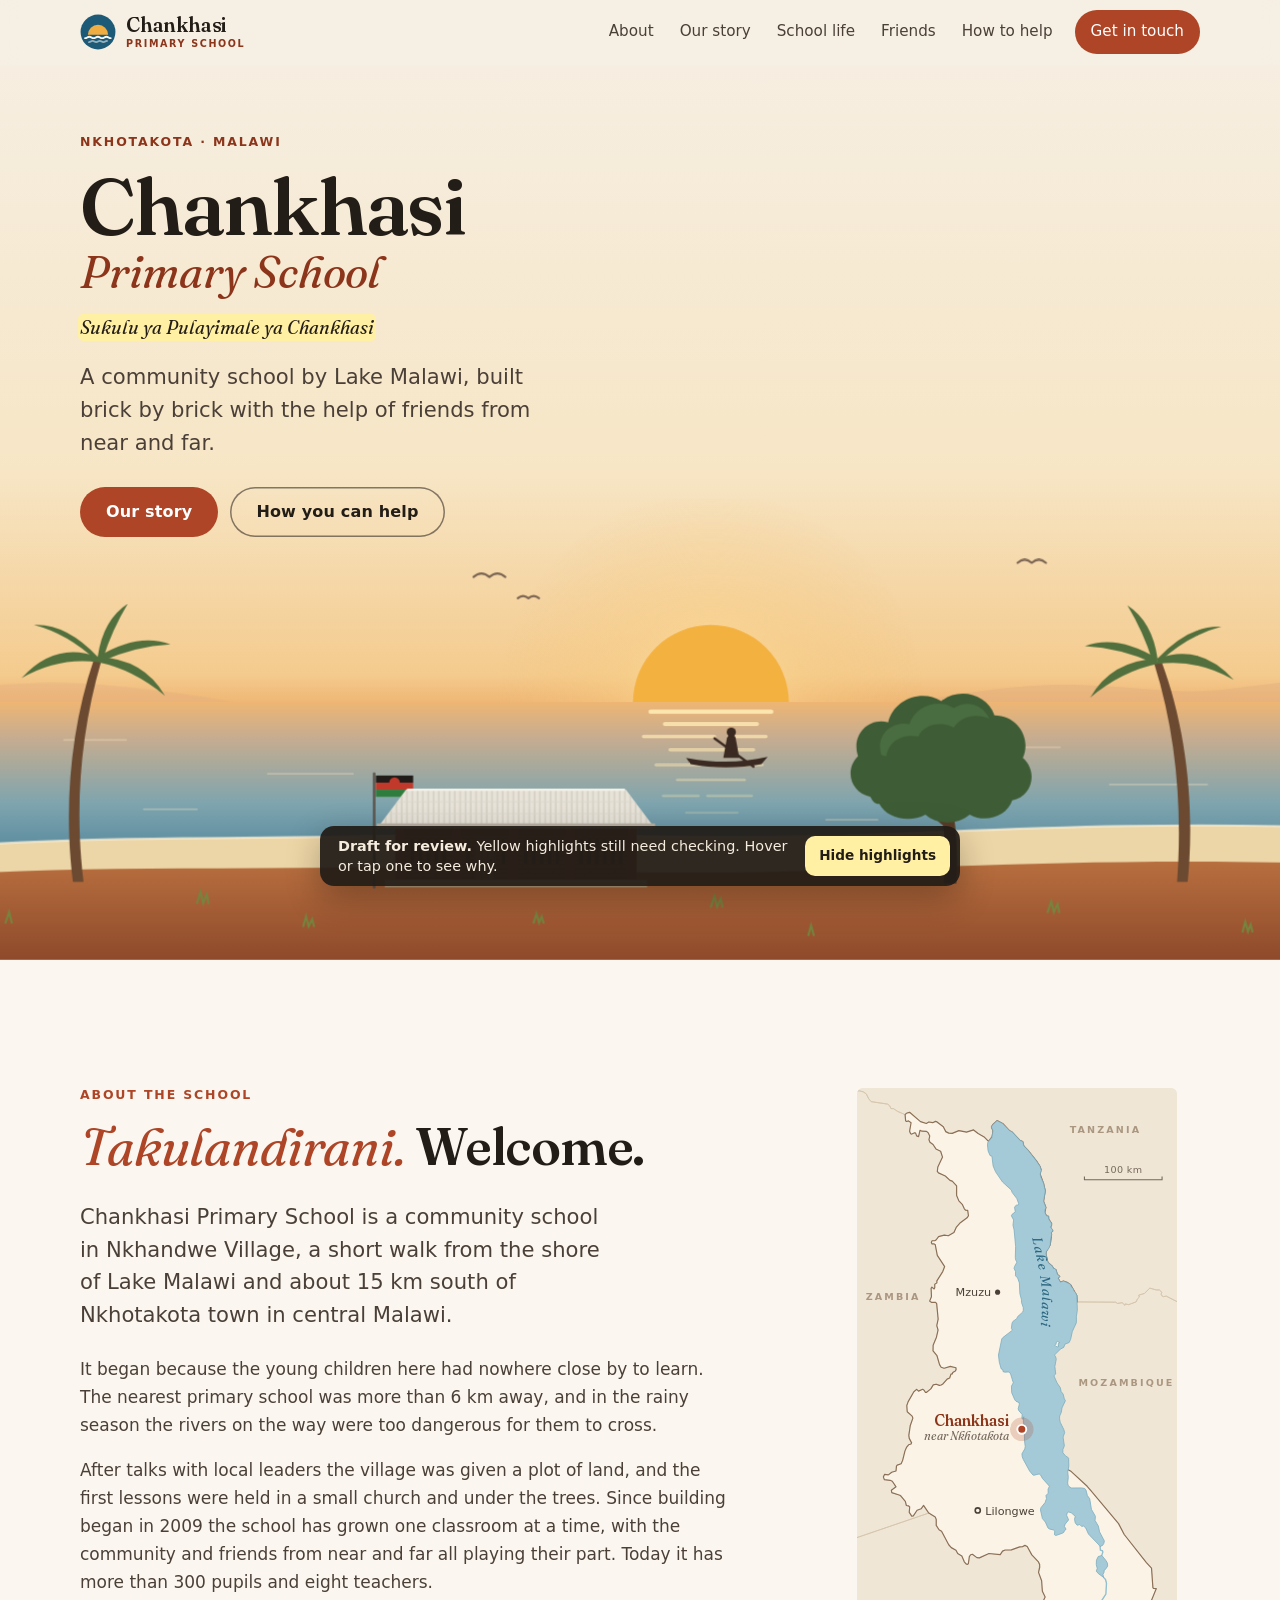
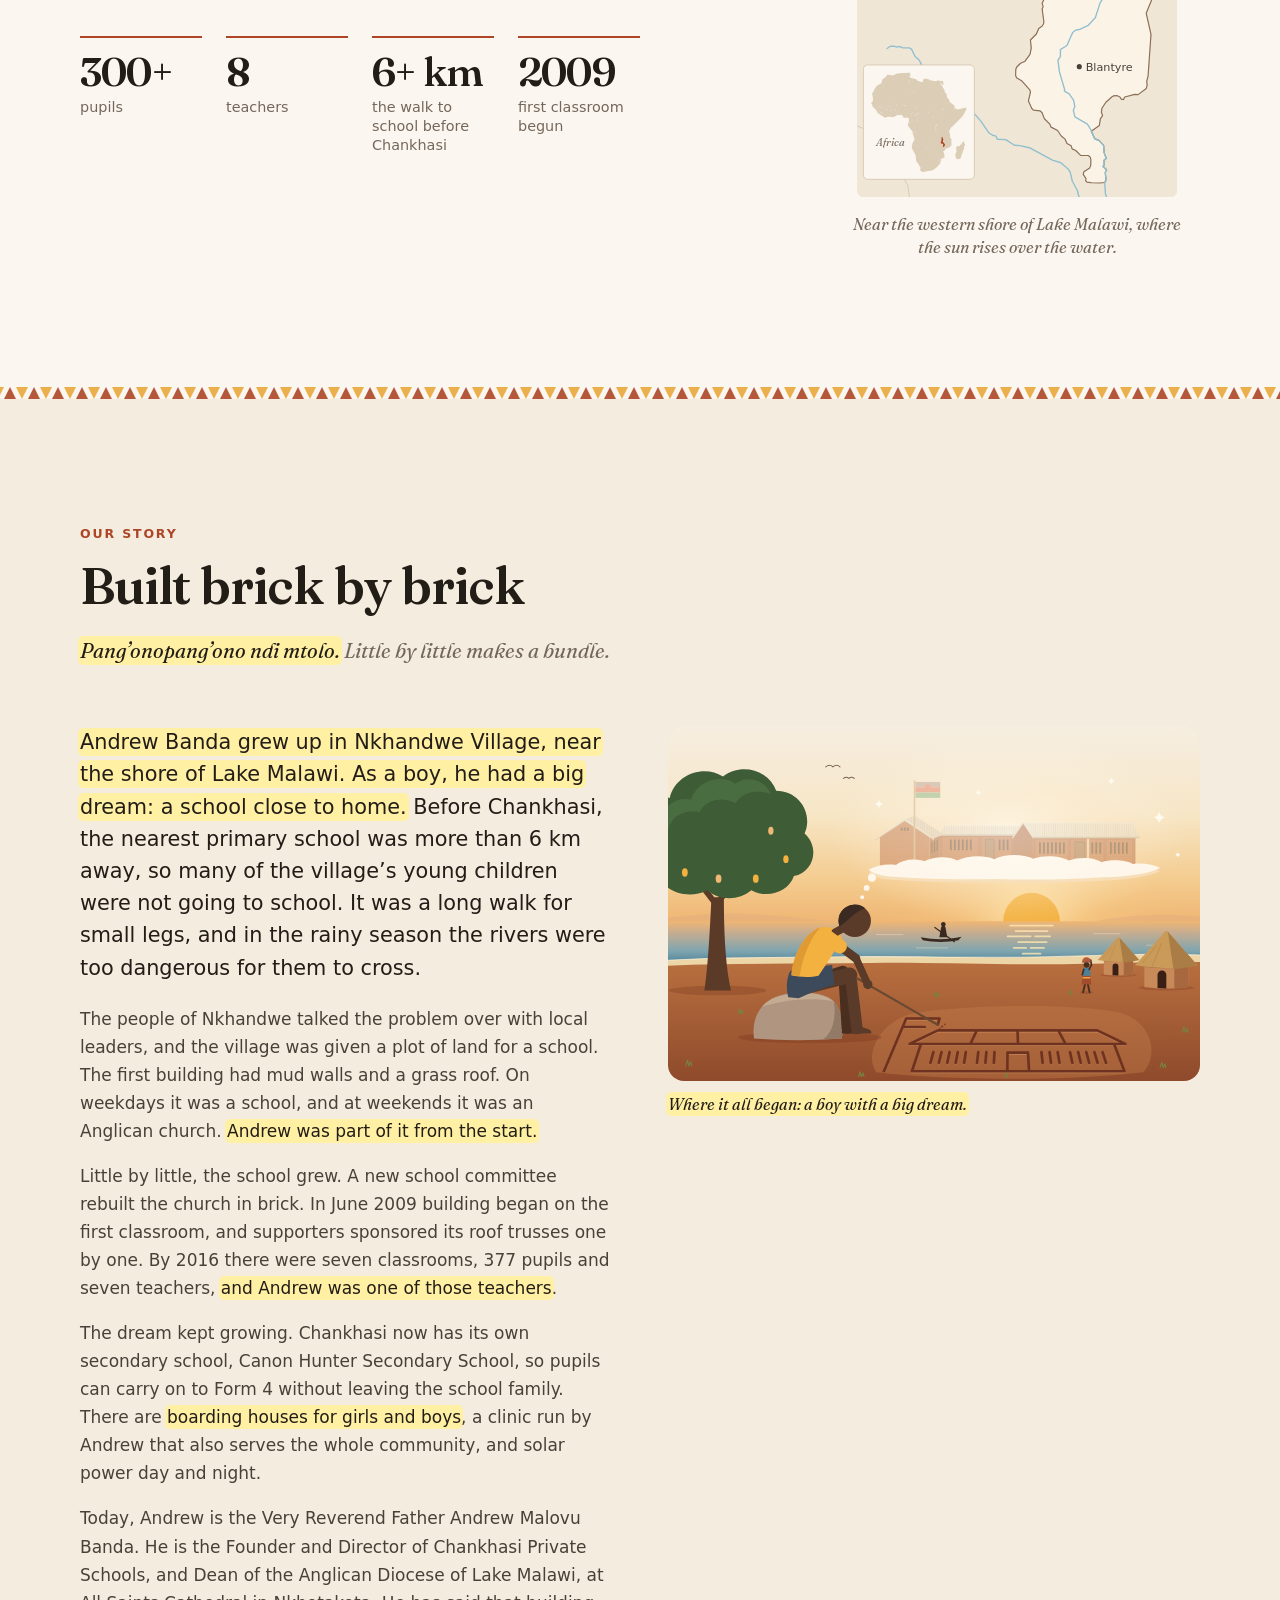
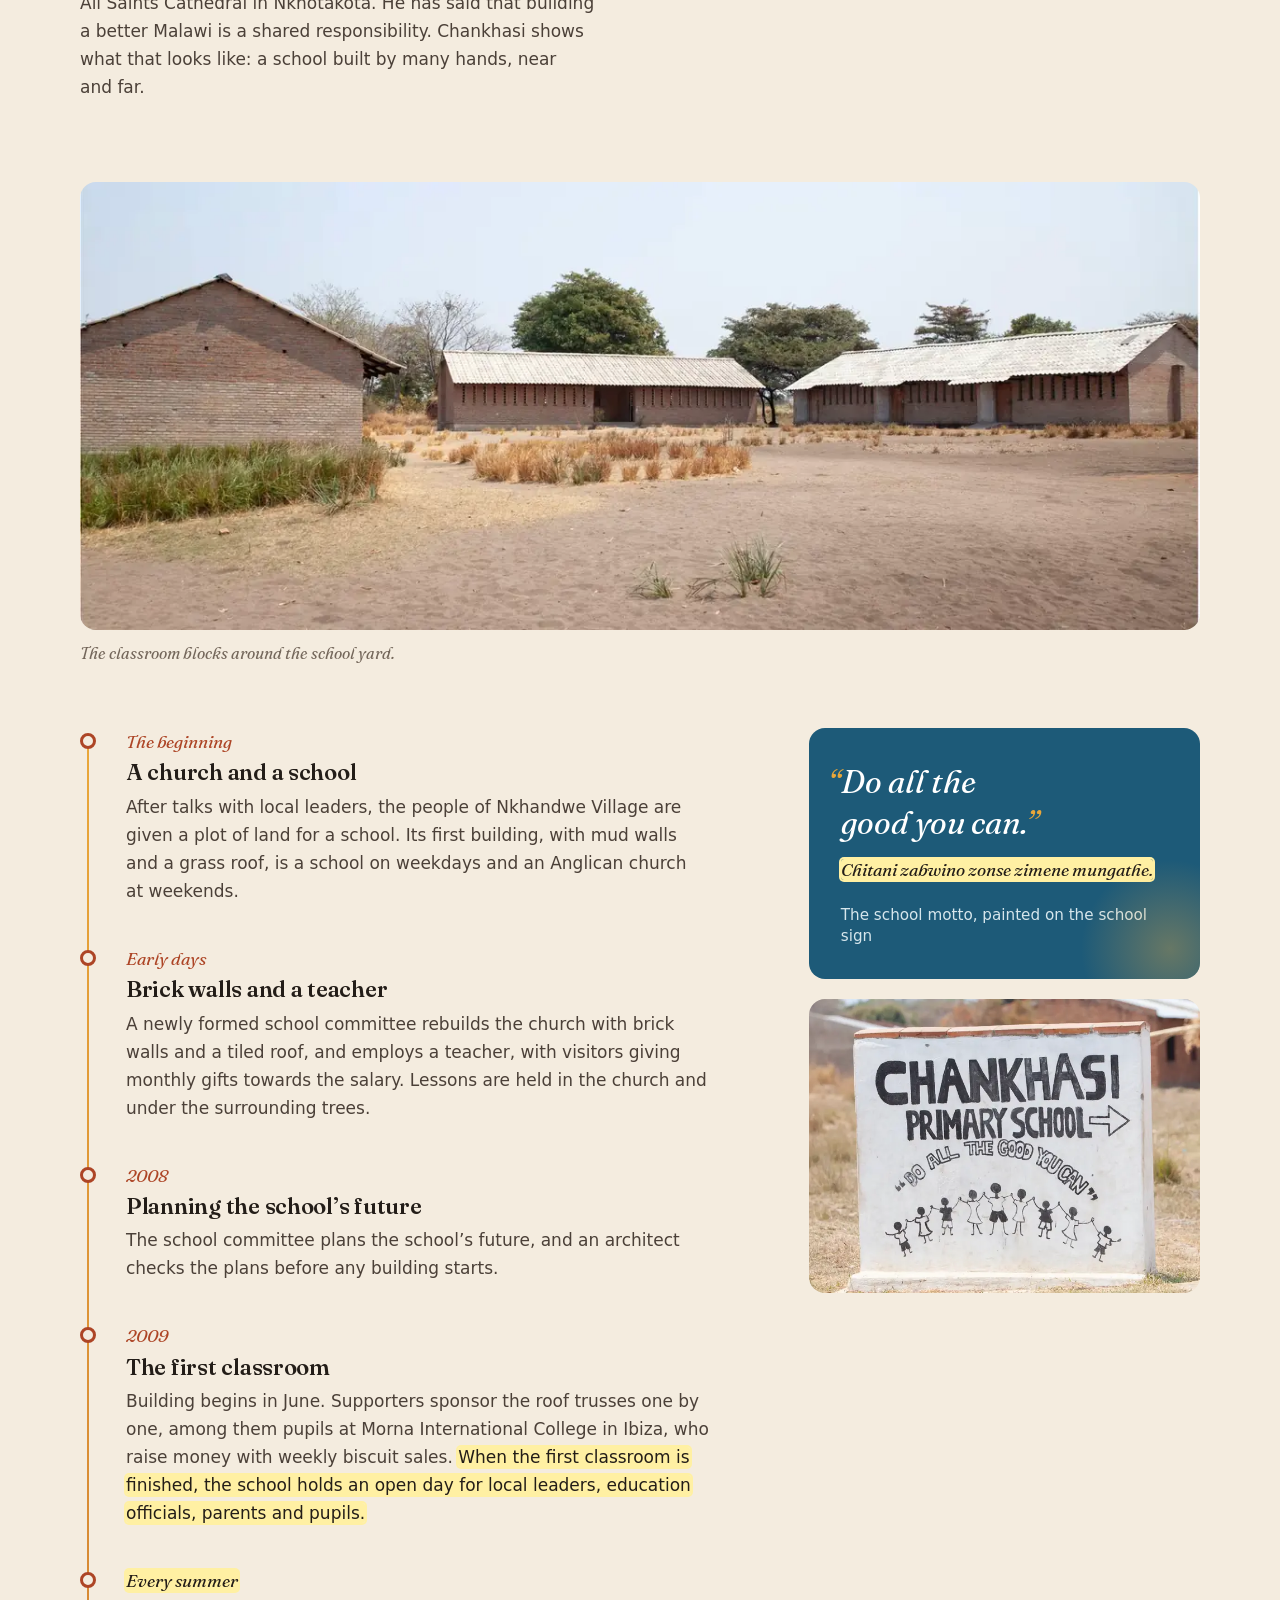
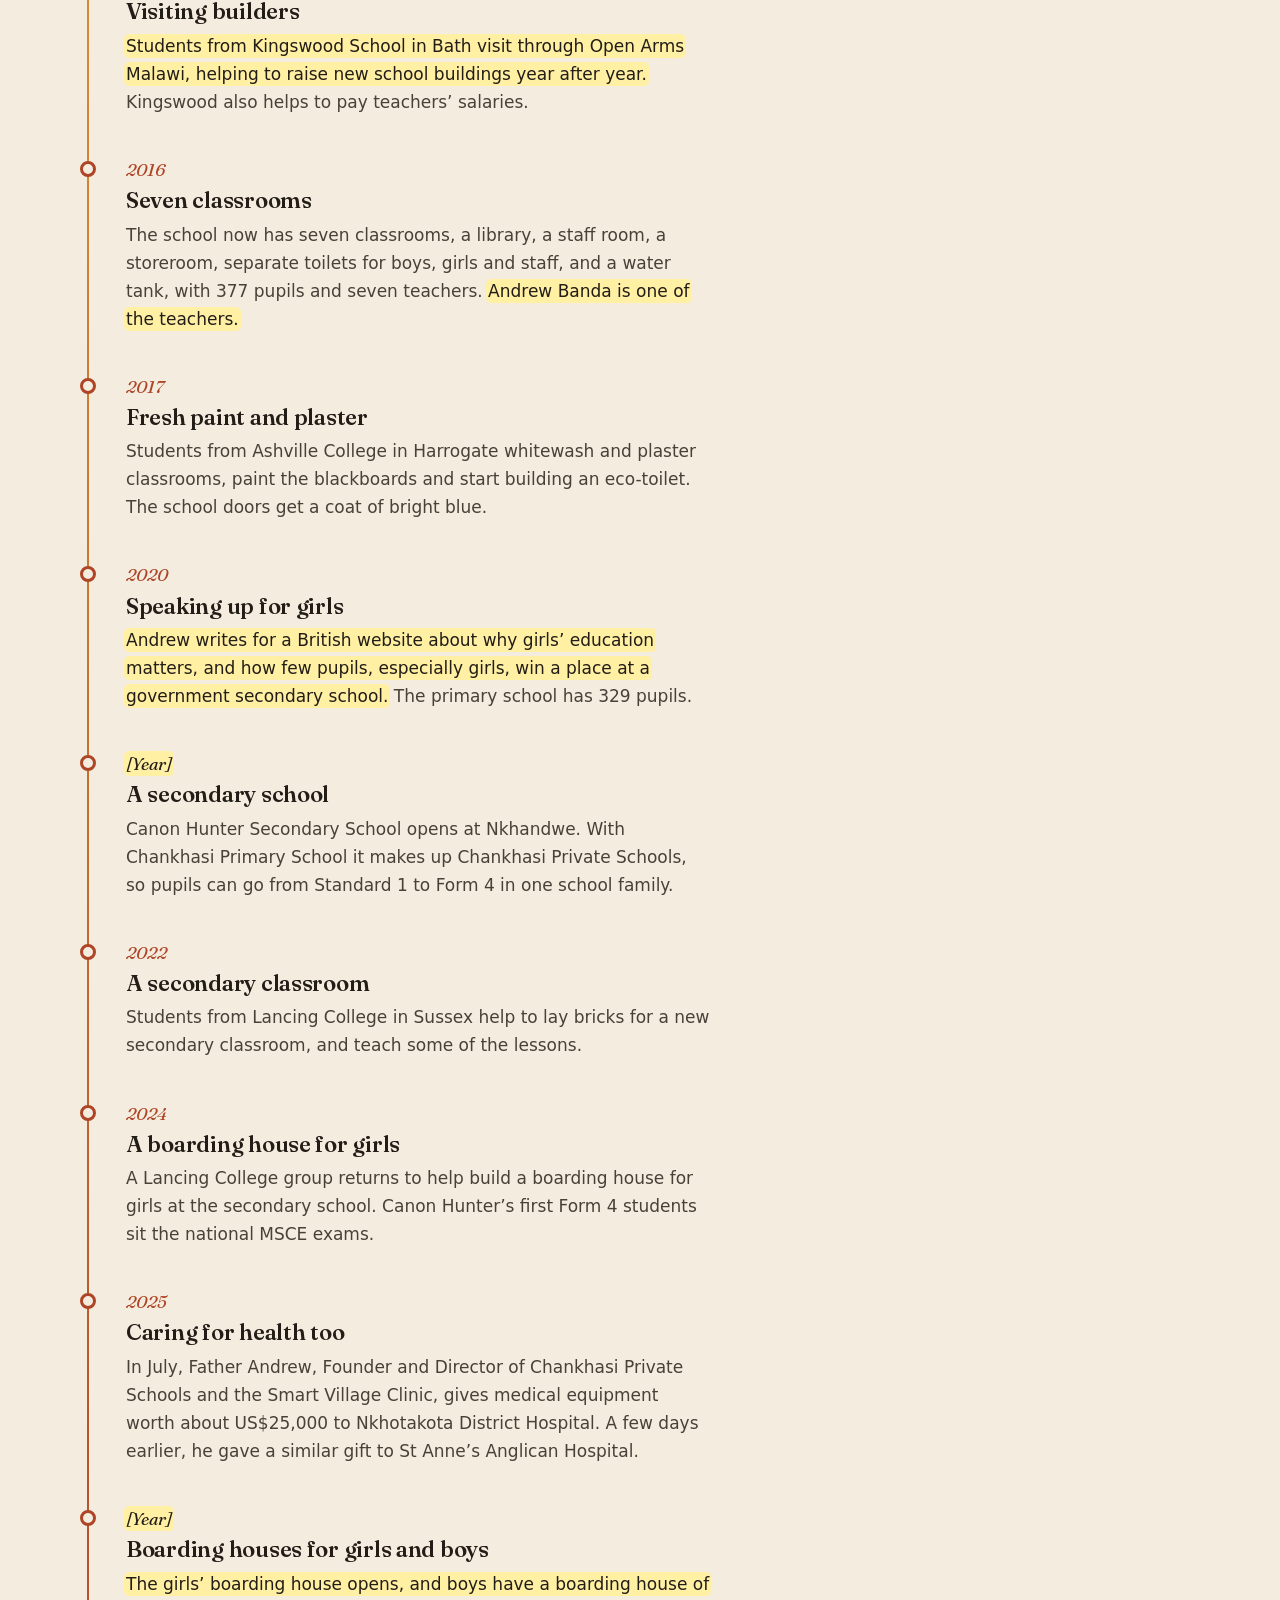
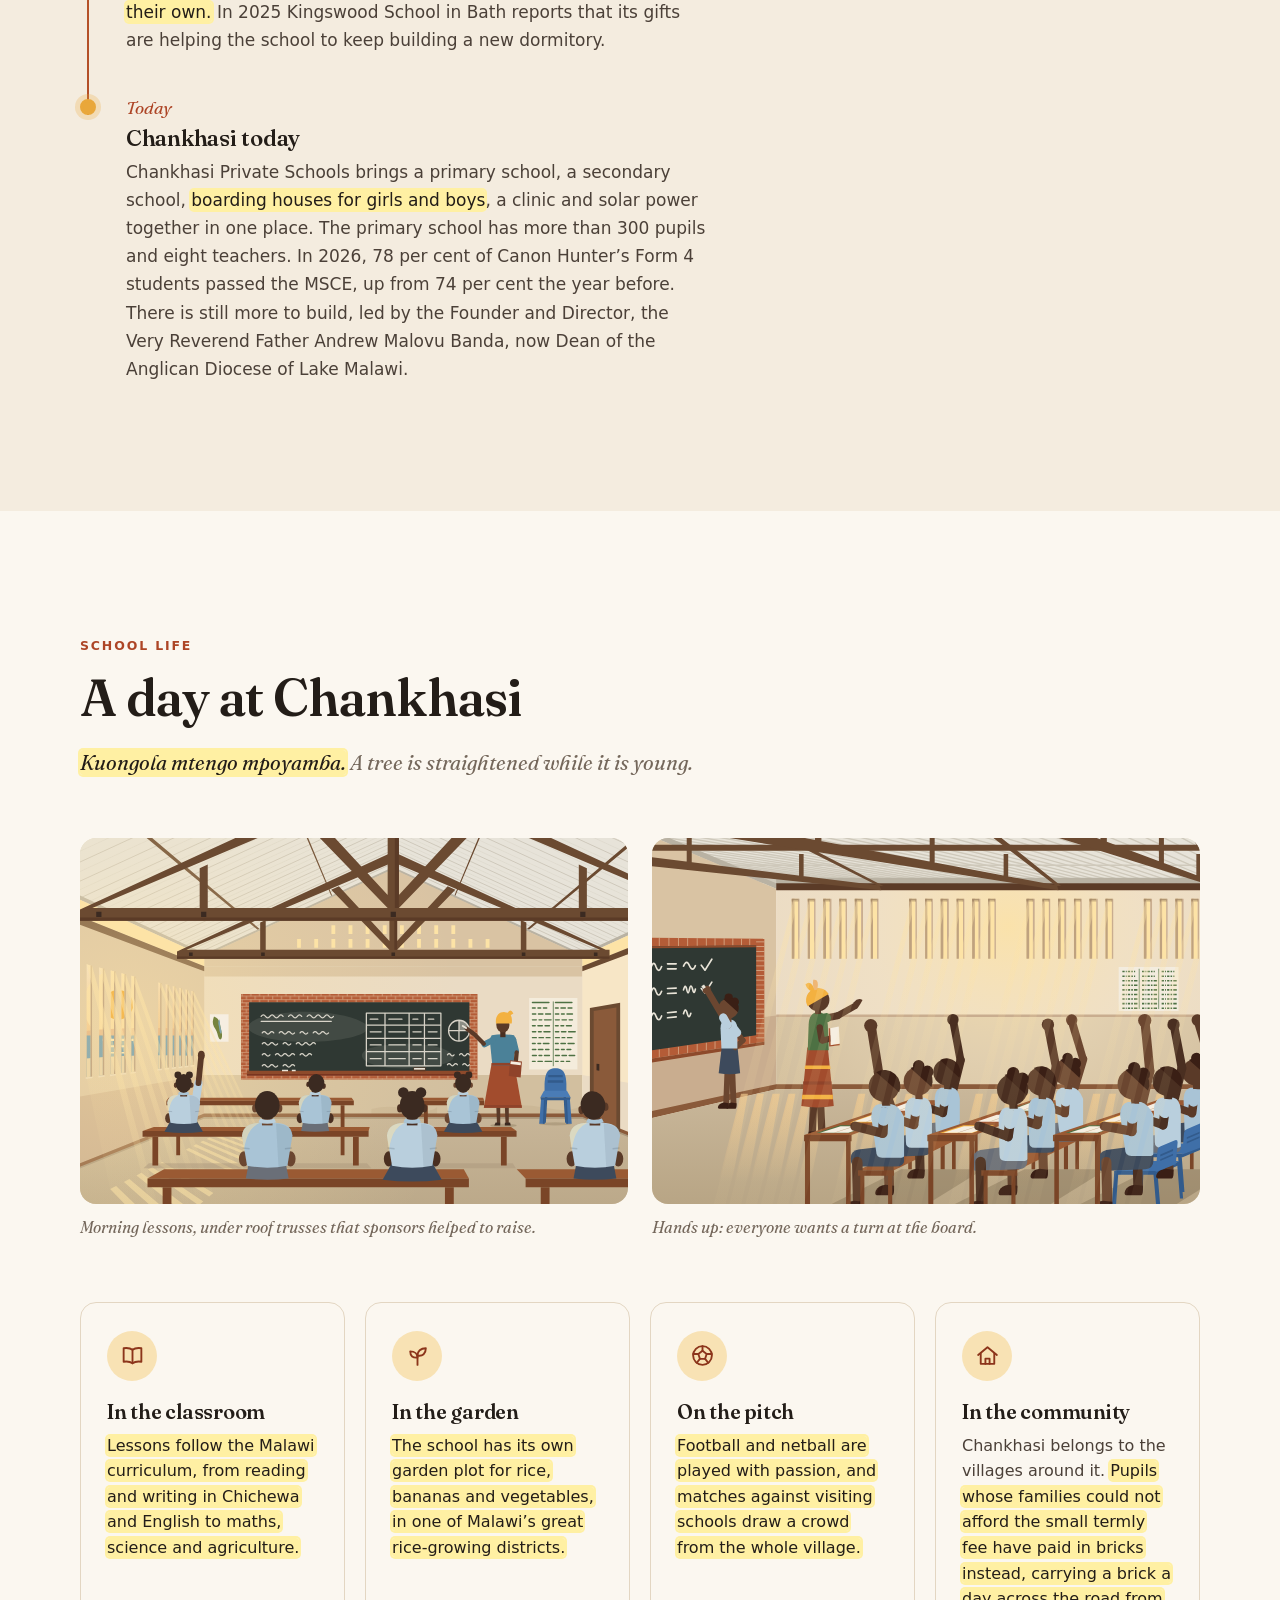
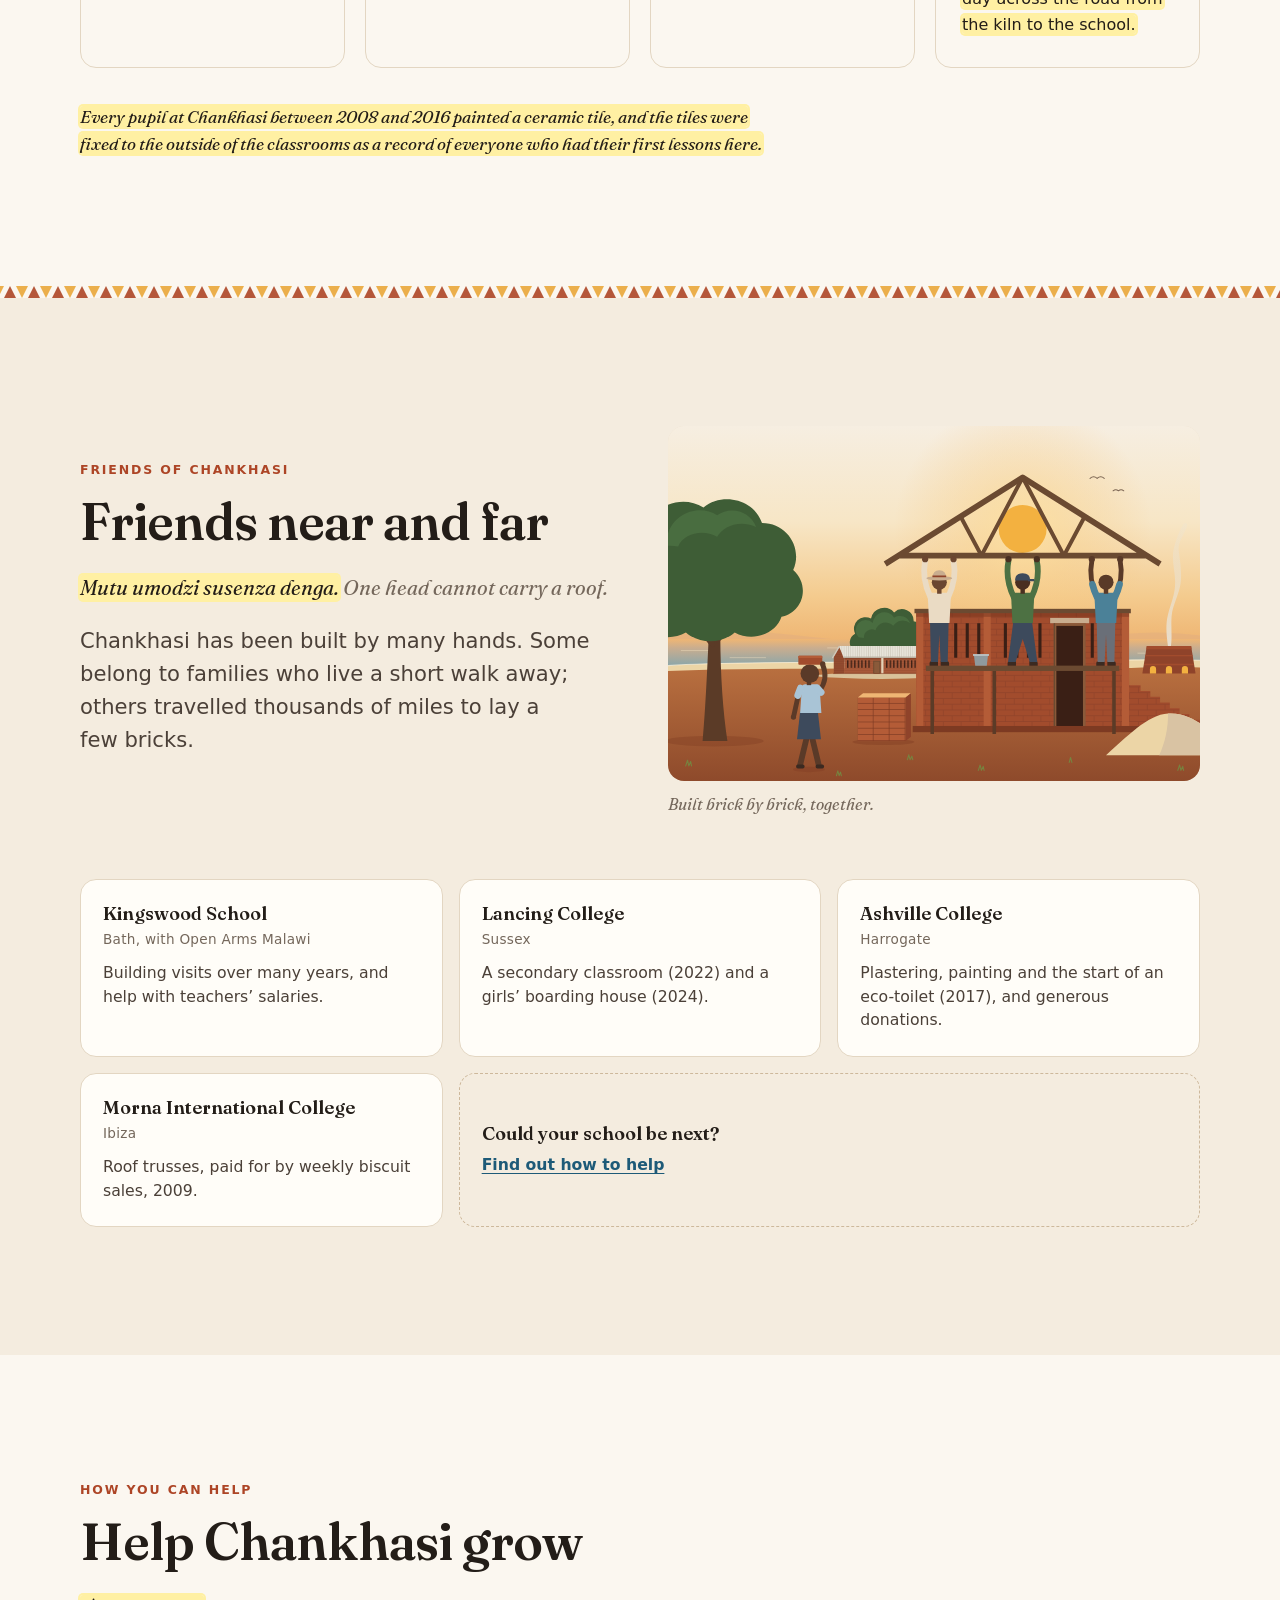
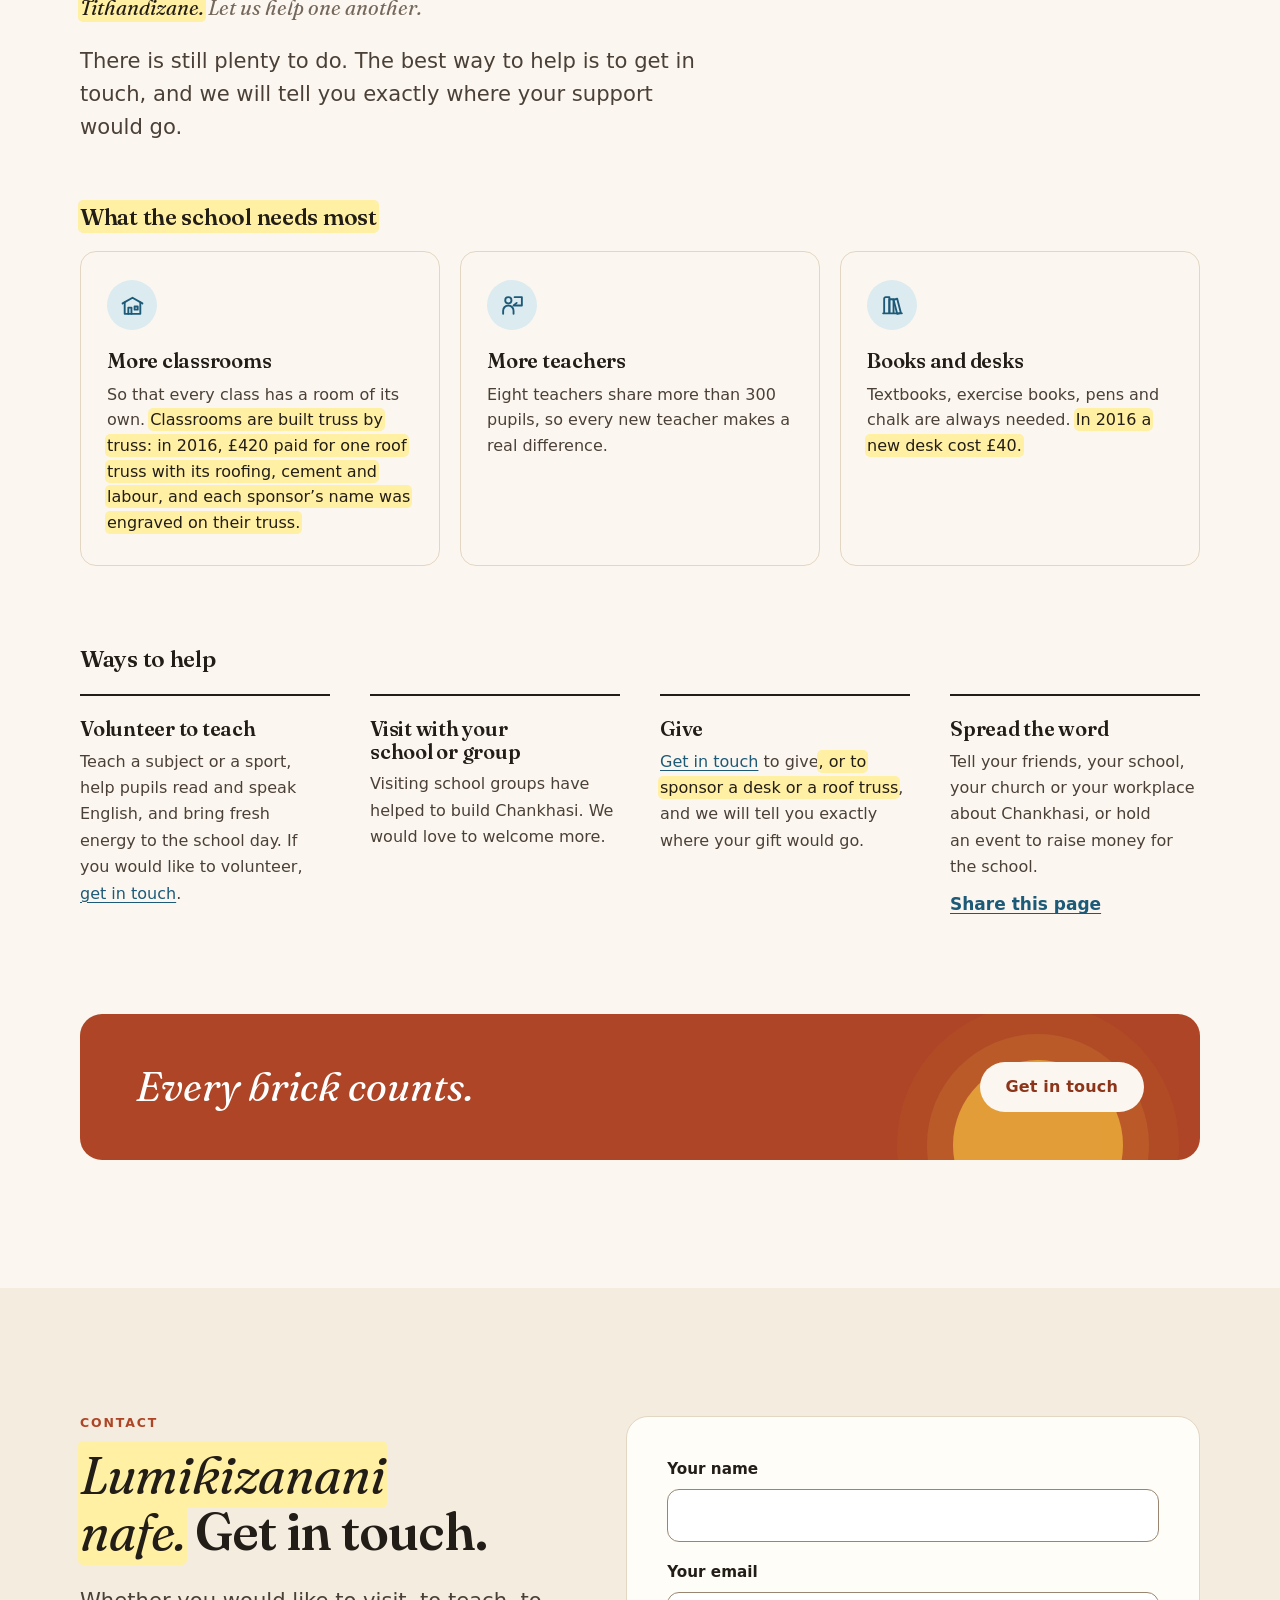
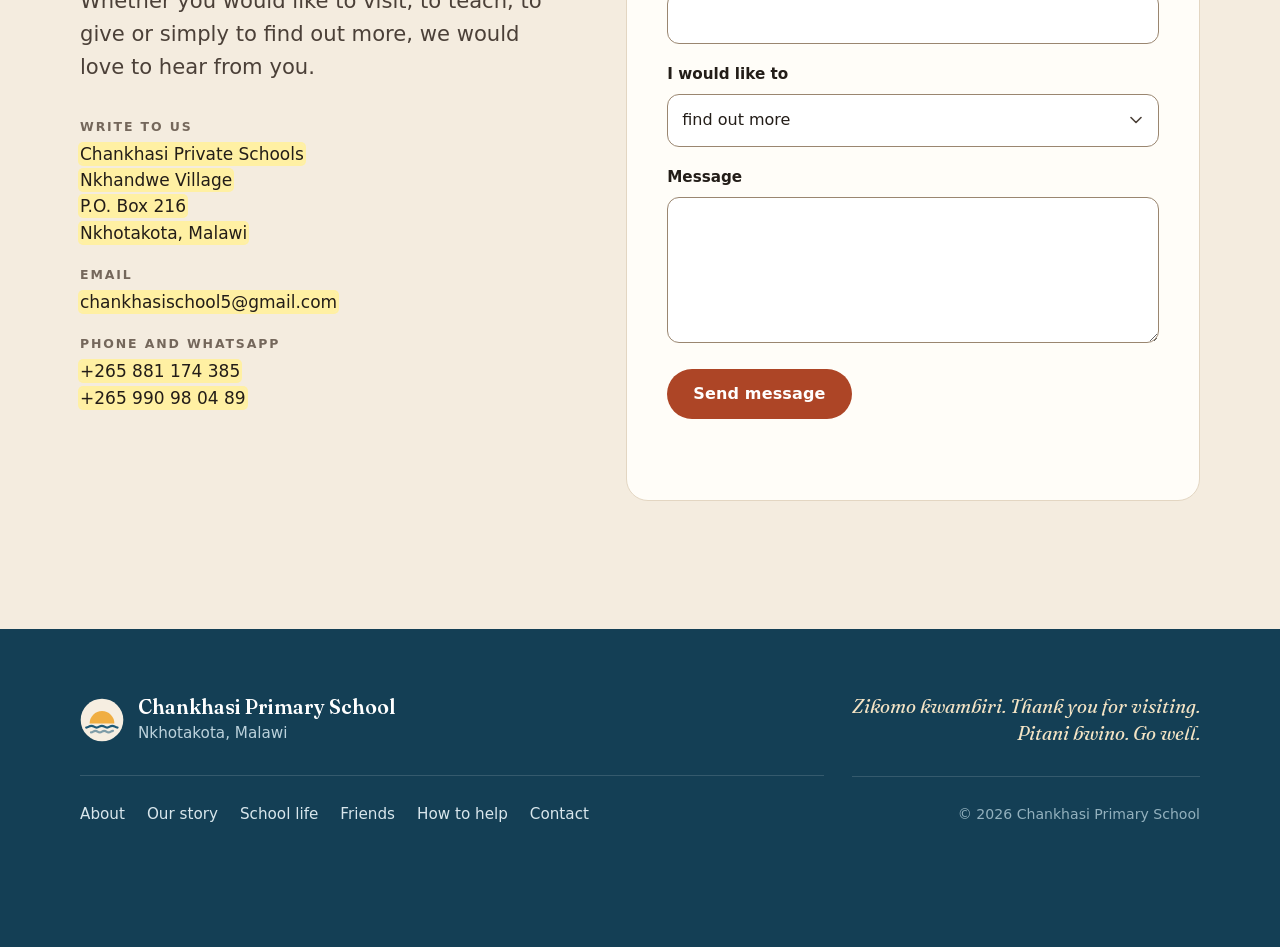
==== commit d4e3c794: "Pre-publish fixes for the story update Flag the dream caption and the undated open day, soften two c" ====
--- a/index.html
+++ b/index.html
@@ -23,8 +23,8 @@
 <meta name="twitter:card" content="summary_large_image">
 <script>document.documentElement.className += " js";</script>
 <link rel="preload" href="assets/fonts/fraunces.woff2" as="font" type="font/woff2" crossorigin>
-<link rel="stylesheet" href="assets/site.css?v=10">
-<script src="assets/site.js?v=10" defer></script>
+<link rel="stylesheet" href="assets/site.css?v=11">
+<script src="assets/site.js?v=11" defer></script>
 </head>
 <body>
 <a class="skip" href="#main">Skip to content</a>
@@ -55,7 +55,7 @@
   <div class="wrap hero-text">
     <p class="eyebrow">Nkhotakota · Malawi</p>
     <h1 id="hero-title">Chankhasi <span class="h1-line">Primary School</span></h1>
-    <p class="hero-ny"><span class=" tbc" lang="ny" data-note="The school's name in Chichewa, spelled as the Malawi Institute of Education does. Please confirm with a teacher.">Sukulu ya Pulayimale ya Chankhasi</span></p>
+    <p class="hero-ny"><span class=" tbc" lang="ny" data-note="The school’s name in Chichewa, spelled as the Malawi Institute of Education does. Please confirm with a teacher.">Sukulu ya Pulayimale ya Chankhasi</span></p>
     <p class="lead">A community school by Lake Malawi, built brick by brick with the help of friends from near and far.</p>
     <p class="hero-actions">
       <a class="btn" href="#story">Our story</a>
@@ -100,15 +100,15 @@
     </div>
     <div class="split story-opening">
       <div class="story-intro">
-        <p><span class="tbc" data-note="No published source for this yet. Did Andrew grow up in Nkhandwe Village, and was a school close to home his dream as a boy? Was the nearest school still more than 6 km away when he was small? News reports only say he is based there now.">Andrew Banda grew up in Nkhandwe Village, near the shore of Lake Malawi. As a boy, he had a big dream: a school close to home.</span> Before Chankhasi, the nearest primary school was more than 6 km away, so many of the village’s young children were not going to school. It was a long walk for small legs, and in the rainy season the rivers were too dangerous for them to cross.</p>
+        <p><span class="tbc" data-note="No published source for this yet. Did Andrew grow up in Nkhandwe Village, and was a school close to home his dream as a boy? Was the nearest school still more than 6 km away when he was small? News reports only say he is based there now.">Andrew Banda grew up in Nkhandwe Village, near the shore of Lake Malawi. As a boy, he had a big dream: a school close to home.</span> Before Chankhasi, the nearest primary school was more than 6&nbsp;km away, so many of the village’s young children were not going to school. It was a long walk for small legs, and in the rainy season the rivers were too dangerous for them to cross.</p>
         <p>The people of Nkhandwe talked the problem over with local leaders, and the village was given a plot of land for a school. The first building had mud walls and a grass roof. On weekdays it was a school, and at weekends it was an Anglican church. <span class="tbc" data-note="No source yet. What part did Andrew play in these early days? Was he on the first school committee, or one of the first teachers? Roughly what year was this?">Andrew was part of it from the start.</span></p>
-        <p>Little by little, the school grew. A new school committee rebuilt the church in brick. In June 2009 building began on the first classroom, and supporters sponsored its roof trusses one by one. By 2016 there were seven classrooms, 377 pupils and seven teachers, <span class="tbc" data-note="The school's 2016 website lists an Andrew Banda among its seven teachers, but does not say he is the founder. Is this the same Andrew?">and Andrew was one of those teachers</span>.</p>
-        <p>The dream kept growing. Chankhasi now has its own secondary school, Canon Hunter Secondary School, so pupils can carry on to Form 4 without leaving the school family. There are <span class="tbc" data-note="Lancing College helped build a girls' boarding house in 2024, and the school's Facebook page mentions accommodation and 'two villages' for students. Is there a boys' boarding house too?">boarding houses for girls and boys</span>, a clinic run by Andrew that also serves the whole community, and solar power day and night.</p>
+        <p>Little by little, the school grew. A new school committee rebuilt the church in brick. In June 2009 building began on the first classroom, and supporters sponsored its roof trusses one by one. By 2016 there were seven classrooms, 377 pupils and seven teachers, <span class="tbc" data-note="The school’s 2016 website lists an Andrew Banda among its seven teachers, but does not say he is the founder. Is this the same Andrew?">and Andrew was one of those teachers</span>.</p>
+        <p>The dream kept growing. Chankhasi now has its own secondary school, Canon Hunter Secondary School, so pupils can carry on to Form 4 without leaving the school family. There are <span class="tbc" data-note="Lancing College helped build a girls’ boarding house in 2024, and the school’s Facebook page mentions accommodation and ‘two villages’ for students. Is there a boys’ boarding house too?">boarding houses for girls and boys</span>, a clinic run by Andrew that also serves the whole community, and solar power day and night.</p>
         <p>Today, Andrew is the Very Reverend Father Andrew Malovu Banda. He is the Founder and Director of Chankhasi Private Schools, and Dean of the Anglican Diocese of Lake Malawi, at All Saints Cathedral in Nkhotakota. He has said that building a better Malawi is a shared responsibility. Chankhasi shows what that looks like: a school built by many hands, near and far.</p>
       </div>
       <figure class="photo illustration">
         <img src="assets/img/illustrations/dream.svg" width="1200" height="800" alt="Illustration of a young village boy in a yellow T-shirt sitting on a rock under a mango tree at sunrise, scratching the outline of a school into the red earth with a stick, while the school he dreams of appears on a cloud above the lake." loading="lazy" decoding="async">
-        <figcaption>Where it all began: a boy with a big dream.</figcaption>
+        <figcaption><span class="tbc" data-note="Goes with Andrew’s childhood dream in the first story paragraph, which is not yet confirmed.">Where it all began: a boy with a big dream.</span></figcaption>
       </figure>
     </div>
     <figure class="photo photo--banner">
@@ -125,7 +125,7 @@
         <li>
           <span class="year">Early days</span>
           <h3>Brick walls and a teacher</h3>
-          <p>A newly formed school committee rebuilds the church with brick walls and a tiled roof, and employs a teacher, whose salary is paid by visitors’ monthly gifts. Lessons are held in the church and under the surrounding trees.</p>
+          <p>A newly formed school committee rebuilds the church with brick walls and a tiled roof, and employs a teacher, with visitors giving monthly gifts towards the salary. Lessons are held in the church and under the surrounding trees.</p>
         </li>
         <li>
           <span class="year">2008</span>
@@ -135,17 +135,17 @@
         <li>
           <span class="year">2009</span>
           <h3>The first classroom</h3>
-          <p>Building begins in June. Supporters sponsor the roof trusses one by one, among them pupils at Morna International College in Ibiza, who raise money with weekly biscuit sales. When the first classroom is finished, the school holds an open day for local leaders, education officials, parents and pupils.</p>
-        </li>
-        <li>
-          <span class="year tbc" data-note="Open Arms Malawi said in 2016 that Kingswood had been coming for ten years, so from about 2006. Kingswood itself has said 'since 2008' (2018) and 'since its early days in a church hall 20 years ago' (2025). Which year did it start?">Every summer</span>
+          <p>Building begins in June. Supporters sponsor the roof trusses one by one, among them pupils at Morna International College in Ibiza, who raise money with weekly biscuit sales. <span class="tbc" data-note="No date for the open day. The roof was still being finished in September 2009, so was it late 2009 or 2010?">When the first classroom is finished, the school holds an open day for local leaders, education officials, parents and pupils.</span></p>
+        </li>
+        <li>
+          <span class="year tbc" data-note="Open Arms Malawi said in 2016 that Kingswood had been coming for ten years, so from about 2006. Kingswood itself has said ‘since 2008’ (2018) and ‘since its early days in a church hall 20 years ago’ (2025). Which year did it start?">Every summer</span>
           <h3>Visiting builders</h3>
           <p><span class="tbc" data-note="From Open Arms Malawi (2016) and Kingswood (2018). Kingswood still supports the school (2025), but do its students still visit every summer?">Students from Kingswood School in Bath visit through Open Arms Malawi, helping to raise new school buildings year after year.</span> Kingswood also helps to pay teachers’ salaries.</p>
         </li>
         <li>
           <span class="year">2016</span>
           <h3>Seven classrooms</h3>
-          <p>The school now has seven classrooms, a library, a staff room, a storeroom, separate toilets for boys, girls and staff, and a water tank, with 377 pupils and seven teachers. <span class="tbc" data-note="The school's 2016 website lists an Andrew Banda among its seven teachers, but does not say he is the founder. Is this the same Andrew?">Andrew Banda is one of the teachers.</span></p>
+          <p>The school now has seven classrooms, a library, a staff room, a storeroom, separate toilets for boys, girls and staff, and a water tank, with 377 pupils and seven teachers. <span class="tbc" data-note="The school’s 2016 website lists an Andrew Banda among its seven teachers, but does not say he is the founder. Is this the same Andrew?">Andrew Banda is one of the teachers.</span></p>
         </li>
         <li>
           <span class="year">2017</span>
@@ -155,10 +155,10 @@
         <li>
           <span class="year">2020</span>
           <h3>Speaking up for girls</h3>
-          <p><span class="tbc" data-note="Written by 'Andrew Banda' about 'our school' for The Young Darwinian, April 2020. Is this the same Andrew?">Andrew writes for a British website about why girls’ education matters, and how few pupils, especially girls, win a place at a government secondary school.</span> The primary school has 329 pupils.</p>
-        </li>
-        <li>
-          <span class="year tbc" data-note="Canon Hunter's first Form 4 students sat the MSCE in 2024, so Form 1 probably began in about 2020 or 2021. What year did it open?">[Year]</span>
+          <p><span class="tbc" data-note="Written by ‘Andrew Banda’ about ‘our school’ for The Young Darwinian, April 2020. Is this the same Andrew?">Andrew writes for a British website about why girls’ education matters, and how few pupils, especially girls, win a place at a government secondary school.</span> The primary school has 329 pupils.</p>
+        </li>
+        <li>
+          <span class="year tbc" data-note="Canon Hunter’s first Form 4 students sat the MSCE in 2024, so Form 1 probably began in about 2020 or 2021. What year did it open?">[Year]</span>
           <h3>A secondary school</h3>
           <p>Canon Hunter Secondary School opens at Nkhandwe. With Chankhasi Primary School it makes up Chankhasi Private Schools, so pupils can go from Standard 1 to Form 4 in one school family.</p>
         </li>
@@ -178,14 +178,14 @@
           <p>In July, Father Andrew, Founder and Director of Chankhasi Private Schools and the Smart Village Clinic, gives medical equipment worth about US$25,000 to Nkhotakota District Hospital. A few days earlier, he gave a similar gift to St Anne’s Anglican Hospital.</p>
         </li>
         <li>
-          <span class="year tbc" data-note="When did the girls' and boys' boarding houses open?">[Year]</span>
+          <span class="year tbc" data-note="When did the girls’ and boys’ boarding houses open?">[Year]</span>
           <h3>Boarding houses for girls and boys</h3>
-          <p><span class="tbc" data-note="Lancing helped build the girls' house in 2024, and the school's Facebook page now mentions accommodation and 'two villages' for students. Is there a boys' boarding house too?">The girls’ boarding house opens, and boys have a boarding house of their own.</span> In 2025 Kingswood School in Bath reports that its gifts are helping the school to keep building a new dormitory.</p>
+          <p><span class="tbc" data-note="Lancing helped build the girls’ house in 2024, and the school’s Facebook page now mentions accommodation and ‘two villages’ for students. Is there a boys’ boarding house too?">The girls’ boarding house opens, and boys have a boarding house of their own.</span> In 2025 Kingswood School in Bath reports that its gifts are helping the school to keep building a new dormitory.</p>
         </li>
         <li>
           <span class="year">Today</span>
           <h3>Chankhasi today</h3>
-          <p>Chankhasi Private Schools brings a primary school, a secondary school, <span class="tbc" data-note="Please confirm there are boarding houses for both girls and boys.">boarding houses for girls and boys</span>, a clinic and solar power together in one place. <span class="tbc" data-note="From an undated web page about the primary school. How many pupils and teachers are there now, in the primary and in the secondary?">The primary school has more than 300 pupils and eight teachers.</span> In 2026, 78 per cent of Canon Hunter’s Form 4 students passed the MSCE, up from 74 per cent the year before. There is still more to build, led by the Founder and Director, the Very Reverend Father Andrew Malovu Banda, now Dean of the Anglican Diocese of Lake Malawi.</p>
+          <p>Chankhasi Private Schools brings a primary school, a secondary school, <span class="tbc" data-note="Please confirm there are boarding houses for both girls and boys.">boarding houses for girls and boys</span>, a clinic and solar power together in one place. The primary school has more than 300 pupils and eight teachers. In 2026, 78 per cent of Canon Hunter’s Form 4 students passed the MSCE, up from 74 per cent the year before. There is still more to build, led by the Founder and Director, the Very Reverend Father Andrew Malovu Banda, now Dean of the Anglican Diocese of Lake Malawi.</p>
         </li>
       </ol>
       <aside class="story-aside">
@@ -227,20 +227,20 @@
       <article class="card">
         <div class="icon" aria-hidden="true"><svg viewBox="0 0 24 24" fill="none" stroke="currentColor" stroke-width="1.8" stroke-linecap="round" stroke-linejoin="round"><path d="M12 21v-9"/><path d="M12 12c0-4 3-7 8-7 0 5-3 8-8 7z"/><path d="M12 14c0-3.5-2.5-6-7-6 0 4.5 2.5 6.5 7 6z"/></svg></div>
         <h3>In the garden</h3>
-        <p><span class="tbc" data-note="The garden plot is from the school's old website (2016): still true? The rice-district line is our own wording, not from that site.">The school has its own garden plot for rice, bananas and vegetables, in one of Malawi’s great rice-growing districts.</span></p>
+        <p><span class="tbc" data-note="The garden plot is from the school’s old website (2016): still true? The rice-district line is our own wording, not from that site.">The school has its own garden plot for rice, bananas and vegetables, in one of Malawi’s great rice-growing districts.</span></p>
       </article>
       <article class="card">
         <div class="icon" aria-hidden="true"><svg viewBox="0 0 24 24" fill="none" stroke="currentColor" stroke-width="1.8" stroke-linecap="round" stroke-linejoin="round"><circle cx="12" cy="12" r="9"/><path d="M12 7.5l4 3-1.5 4.7h-5L8 10.5z"/><path d="M12 3v4.5M21 10.5l-5 0M17.5 19l-3-3.8M6.5 19l3-3.8M3 10.5h5"/></svg></div>
         <h3>On the pitch</h3>
-        <p><span class="tbc" data-note="Open Arms Malawi said a match with Kingswood was 'watched by nearly all of Chankhazi village'.">Football and netball are played with passion, and matches against visiting schools draw a crowd from the whole village.</span></p>
+        <p><span class="tbc" data-note="Open Arms Malawi said a match with Kingswood was ‘watched by nearly all of Chankhazi village’.">Football and netball are played with passion, and matches against visiting schools draw a crowd from the whole village.</span></p>
       </article>
       <article class="card">
         <div class="icon" aria-hidden="true"><svg viewBox="0 0 24 24" fill="none" stroke="currentColor" stroke-width="1.8" stroke-linecap="round" stroke-linejoin="round"><path d="M3 11.5 12 4l9 7.5"/><path d="M5.5 10v10h13V10"/><path d="M10 20v-5h4v5"/></svg></div>
         <h3>In the community</h3>
-        <p>Chankhasi belongs to the villages around it. <span class="tbc" data-note="From the school's old website (2016). Is this still done?">Pupils whose families could not afford the small termly fee have paid in bricks instead, carrying a brick a day across the road from the kiln to the school.</span></p>
-      </article>
-    </div>
-    <p class="aside-note"><span class="tbc" data-note="From the school's old website (2016). Are the tiles still there? A photo of them would be lovely.">Every pupil at Chankhasi between 2008 and 2016 painted a ceramic tile, and the tiles were fixed to the outside of the classrooms as a record of everyone who had their first lessons here.</span></p>
+        <p>Chankhasi belongs to the villages around it. <span class="tbc" data-note="From the school’s old website (2016). Is this still done?">Pupils whose families could not afford the small termly fee have paid in bricks instead, carrying a brick a day across the road from the kiln to the school.</span></p>
+      </article>
+    </div>
+    <p class="aside-note"><span class="tbc" data-note="From the school’s old website (2016). Are the tiles still there? A photo of them would be lovely.">Every pupil at Chankhasi between 2008 and 2016 painted a ceramic tile, and the tiles were fixed to the outside of the classrooms as a record of everyone who had their first lessons here.</span></p>
   </div>
 </section>
 
@@ -274,7 +274,7 @@
       <li>
         <strong>Ashville College</strong>
         <span class="partner-place">Harrogate</span>
-        Plastering, painting and an eco-toilet (2017), and generous donations.
+        Plastering, painting and the start of an eco-toilet (2017), and generous donations.
       </li>
       <li>
         <strong>Morna International College</strong>
@@ -298,12 +298,12 @@
       <p class="lead">There is still plenty to do. The best way to help is to get in touch, and we will tell you exactly where your support would go.</p>
     </div>
 
-    <h3 class="sub-title"><span class="tbc" data-note="Please confirm the school's real needs, in order of priority.">What the school needs most</span></h3>
+    <h3 class="sub-title"><span class="tbc" data-note="Please confirm the school’s real needs, in order of priority.">What the school needs most</span></h3>
     <div class="cards cards--3 cards--needs">
       <article class="card">
         <div class="icon" aria-hidden="true"><svg viewBox="0 0 24 24" fill="none" stroke="currentColor" stroke-width="1.8" stroke-linecap="round" stroke-linejoin="round"><path d="M2.5 10 12 4.5l9.5 5.5"/><path d="M4.5 9v11h15V9"/><path d="M8 20v-6h3v6M14 13h3v3h-3z"/></svg></div>
         <h4>More classrooms</h4>
-        <p>So that every class has a room of its own. <span class="tbc" data-note="From the school's old website (2016). Is the truss scheme still running, and what does a truss cost now?">Classrooms are built truss by truss: in 2016, £420 paid for one roof truss with its roofing, cement and labour, and each sponsor’s name was engraved on their truss.</span></p>
+        <p>So that every class has a room of its own. <span class="tbc" data-note="From the school’s old website (2016). Is the truss scheme still running, and what does a truss cost now?">Classrooms are built truss by truss: in 2016, £420 paid for one roof truss with its roofing, cement and labour, and each sponsor’s name was engraved on their truss.</span></p>
       </article>
       <article class="card">
         <div class="icon" aria-hidden="true"><svg viewBox="0 0 24 24" fill="none" stroke="currentColor" stroke-width="1.8" stroke-linecap="round" stroke-linejoin="round"><circle cx="8" cy="7" r="3"/><path d="M3 20v-3a5 5 0 0 1 10 0v3"/><path d="M14 4h7v8h-7"/><path d="M13 12l3-2.5"/></svg></div>
@@ -313,7 +313,7 @@
       <article class="card">
         <div class="icon" aria-hidden="true"><svg viewBox="0 0 24 24" fill="none" stroke="currentColor" stroke-width="1.8" stroke-linecap="round" stroke-linejoin="round"><path d="M4 19V5.5A1.5 1.5 0 0 1 5.5 4H9v15"/><path d="M9 19V6h4v13"/><path d="m13 6.5 3.5-1 3.5 13.5-3.5 1z"/><path d="M3 19.5h18"/></svg></div>
         <h4>Books and desks</h4>
-        <p>Textbooks, exercise books, pens and chalk are always needed. <span class="tbc" data-note="2016 price from the school's old website. What does a desk cost now?">In 2016 a new desk cost £40.</span></p>
+        <p>Textbooks, exercise books, pens and chalk are always needed. <span class="tbc" data-note="2016 price from the school’s old website. What does a desk cost now?">In 2016 a new desk cost £40.</span></p>
       </article>
     </div>
 
@@ -329,7 +329,7 @@
       </li>
       <li>
         <h4>Give</h4>
-        <p><a href="#contact">Get in touch</a> to give<span class="tbc" data-note="From the school's old website (2016). Do the desk and roof truss schemes still run?">, or to sponsor a desk or a roof truss</span>, and we will tell you exactly where your gift would go.</p>
+        <p><a href="#contact">Get in touch</a> to give<span class="tbc" data-note="From the school’s old website (2016). Do the desk and roof truss schemes still run?">, or to sponsor a desk or a roof truss</span>, and we will tell you exactly where your gift would go.</p>
       </li>
       <li>
         <h4>Spread the word</h4>
@@ -354,15 +354,15 @@
       <dl class="contact-details">
         <div>
           <dt>Write to us</dt>
-          <dd><span class="tbc" data-note="P.O. Box 216 is from a 2025 letter to the Director of Chankhasi Schools; the school's 2016 website gave P.O. Box 460. Which is current?">Chankhasi Private Schools<br>Nkhandwe Village<br>P.O. Box 216<br>Nkhotakota, Malawi</span></dd>
+          <dd><span class="tbc" data-note="P.O. Box 216 is from a 2025 letter to the Director of Chankhasi Schools; the school’s 2016 website gave P.O. Box 460. Which is current?">Chankhasi Private Schools<br>Nkhandwe Village<br>P.O. Box 216<br>Nkhotakota, Malawi</span></dd>
         </div>
         <div>
           <dt>Email</dt>
-          <dd><span class="tbc" data-note="From the school's Facebook page (September 2026). Is the school happy for it to be published here?">chankhasischool5@gmail.com</span></dd>
+          <dd><span class="tbc" data-note="From the school’s Facebook page (September 2026). Is the school happy for it to be published here?">chankhasischool5@gmail.com</span></dd>
         </div>
         <div>
           <dt>Phone and WhatsApp</dt>
-          <dd><span class="tbc" data-note="From the school's Facebook page (September 2026). Which number takes WhatsApp, and is the school happy to publish them?">+265 881 174 385<br>+265 990 98 04 89</span></dd>
+          <dd><span class="tbc" data-note="From the school’s Facebook page (September 2026). Which number takes WhatsApp, and is the school happy to publish them?">+265 881 174 385<br>+265 990 98 04 89</span></dd>
         </div>
       </dl>
     </div>
--- a/assets/site.css
+++ b/assets/site.css
@@ -521,6 +521,8 @@
   border: 3px solid var(--clay);
 }
 .timeline li:last-child::before { background: var(--sun); border-color: var(--sun); box-shadow: 0 0 0 5px rgba(233, 167, 58, .25); }
+.timeline li:last-child::before { z-index: 1; }
+.timeline li:last-child::after { content: ""; position: absolute; left: 7px; top: 21px; bottom: 0; width: 2px; background: var(--paper-2); }
 .timeline .year {
   display: inline-block;
   margin-bottom: 8px;
@@ -641,6 +643,7 @@
 .story-intro p { color: var(--ink-2); max-width: 60ch; }
 .story-intro p:first-child { font-size: clamp(1.15rem, 2.1vw, 1.3rem); line-height: 1.55; color: var(--ink); }
 .story-opening { align-items: start; }
+@media (min-width: 900px) { .story-opening .illustration { position: sticky; top: calc(var(--header-h) + 24px); } }
 @media (min-width: 900px) { .split { grid-template-columns: minmax(0, 1fr) minmax(0, 1fr); } }
 @media (max-width: 700px) {
   .photo--banner img { aspect-ratio: 16 / 10; object-fit: cover; object-position: 62% 50%; }
@@ -683,6 +686,7 @@
 }
 @media (min-width: 560px) { .partners { grid-template-columns: repeat(2, minmax(0, 1fr)); } }
 @media (min-width: 900px) { .partners { grid-template-columns: repeat(3, minmax(0, 1fr)); } }
+@media (min-width: 560px) { .partners .partners-next { grid-column: span 2; } }
 .partners li {
   display: flex;
   flex-direction: column;
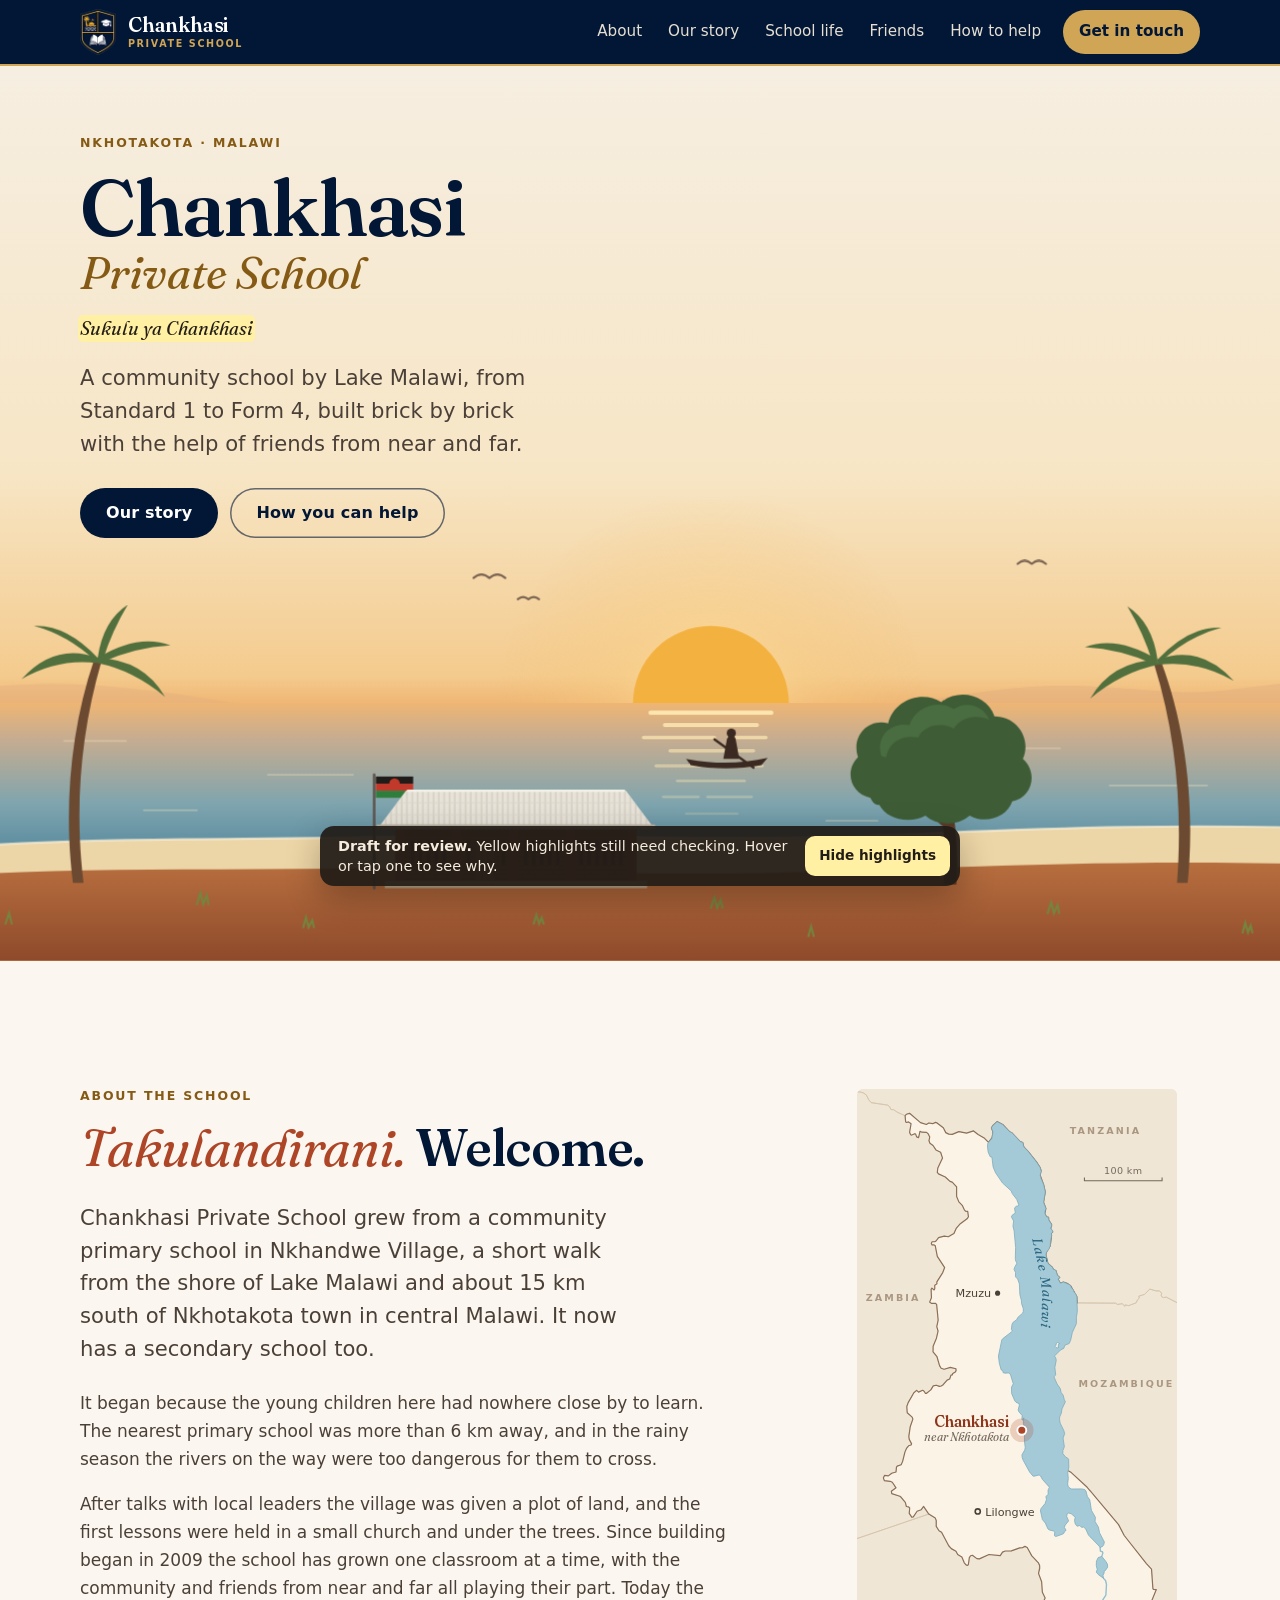
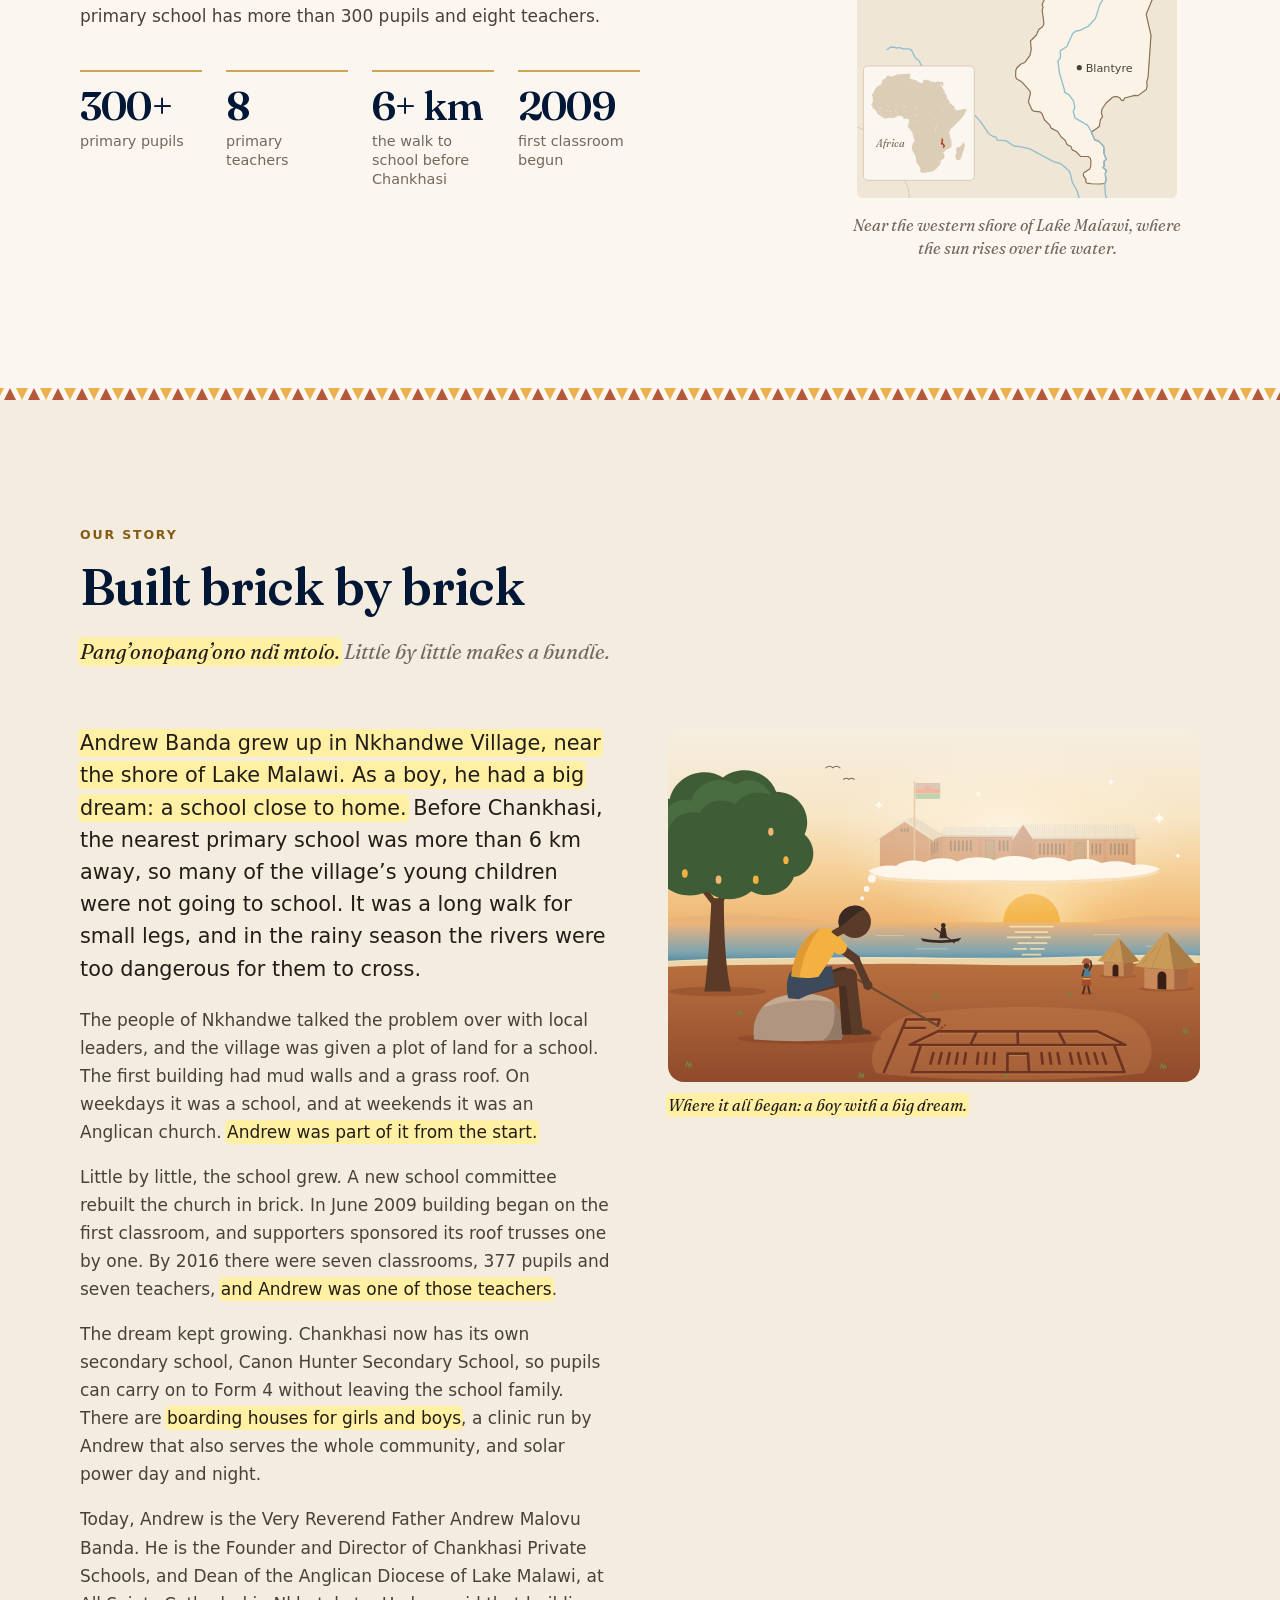
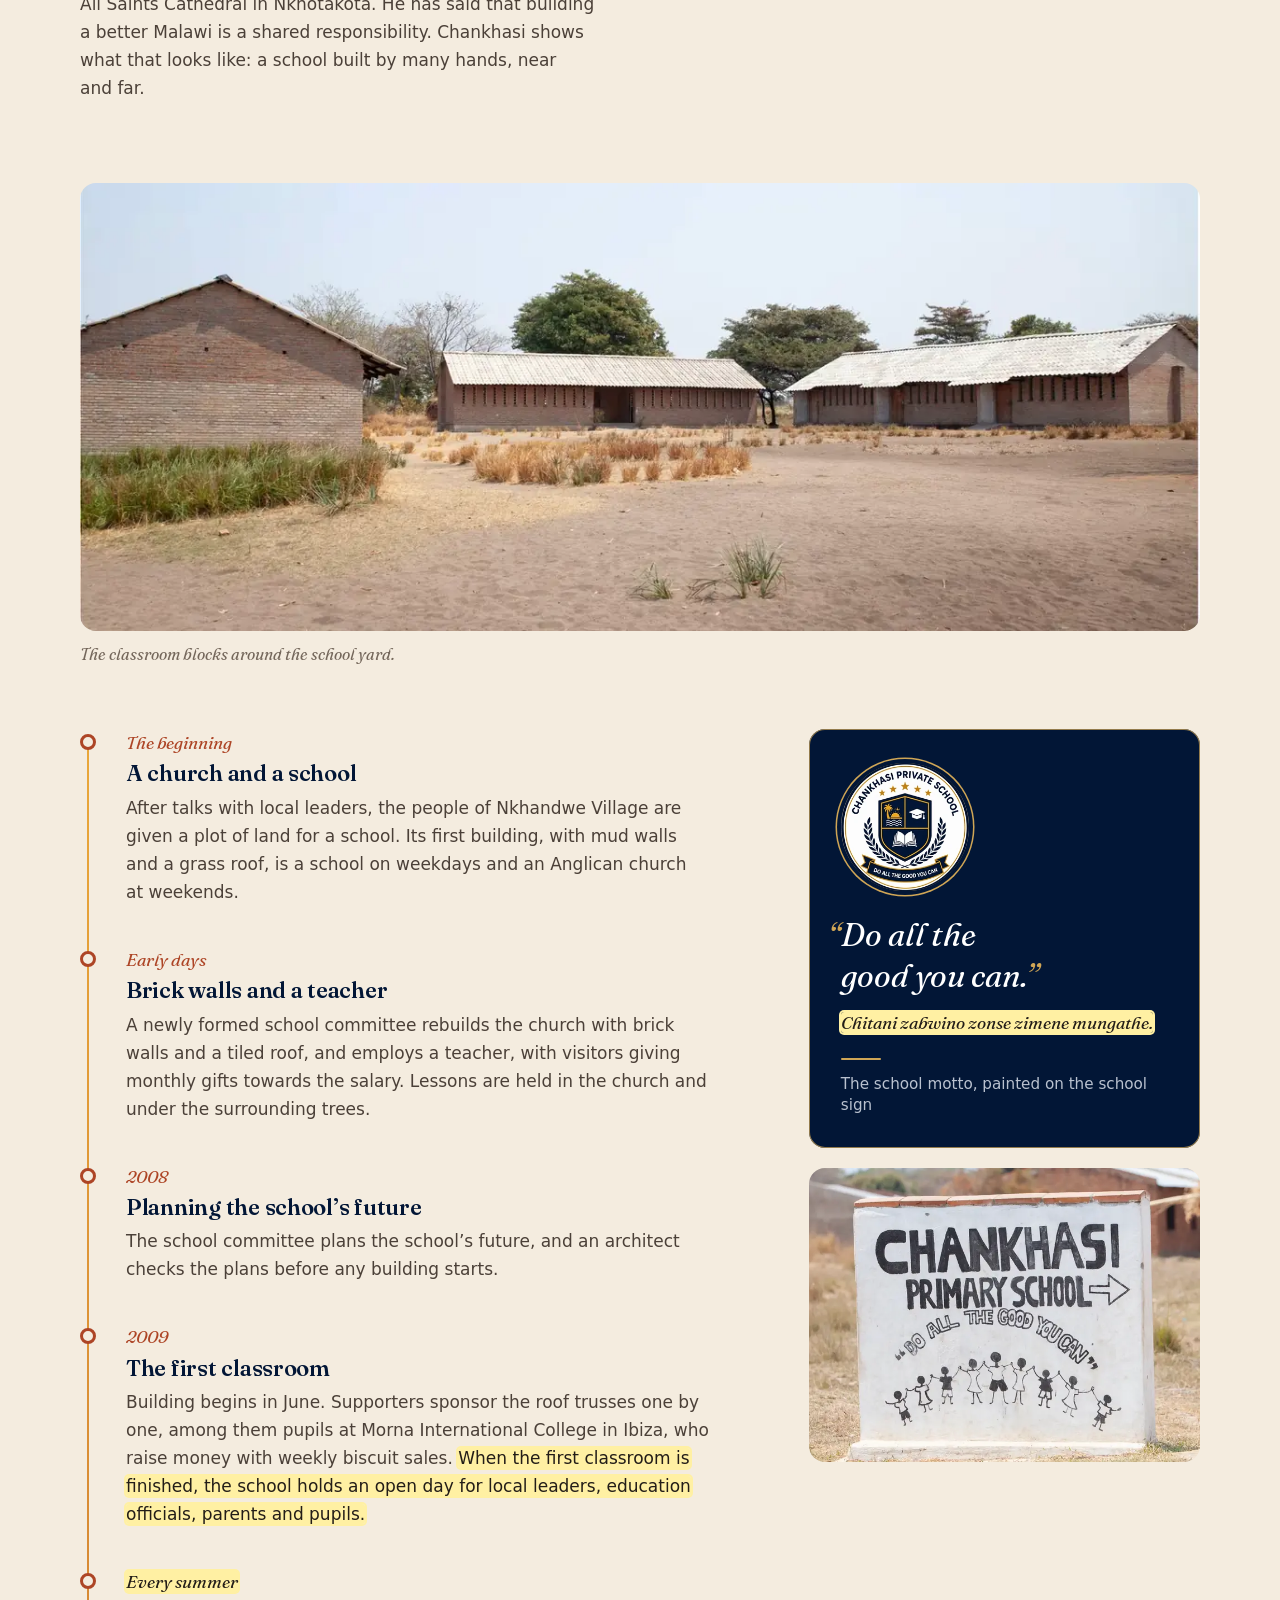
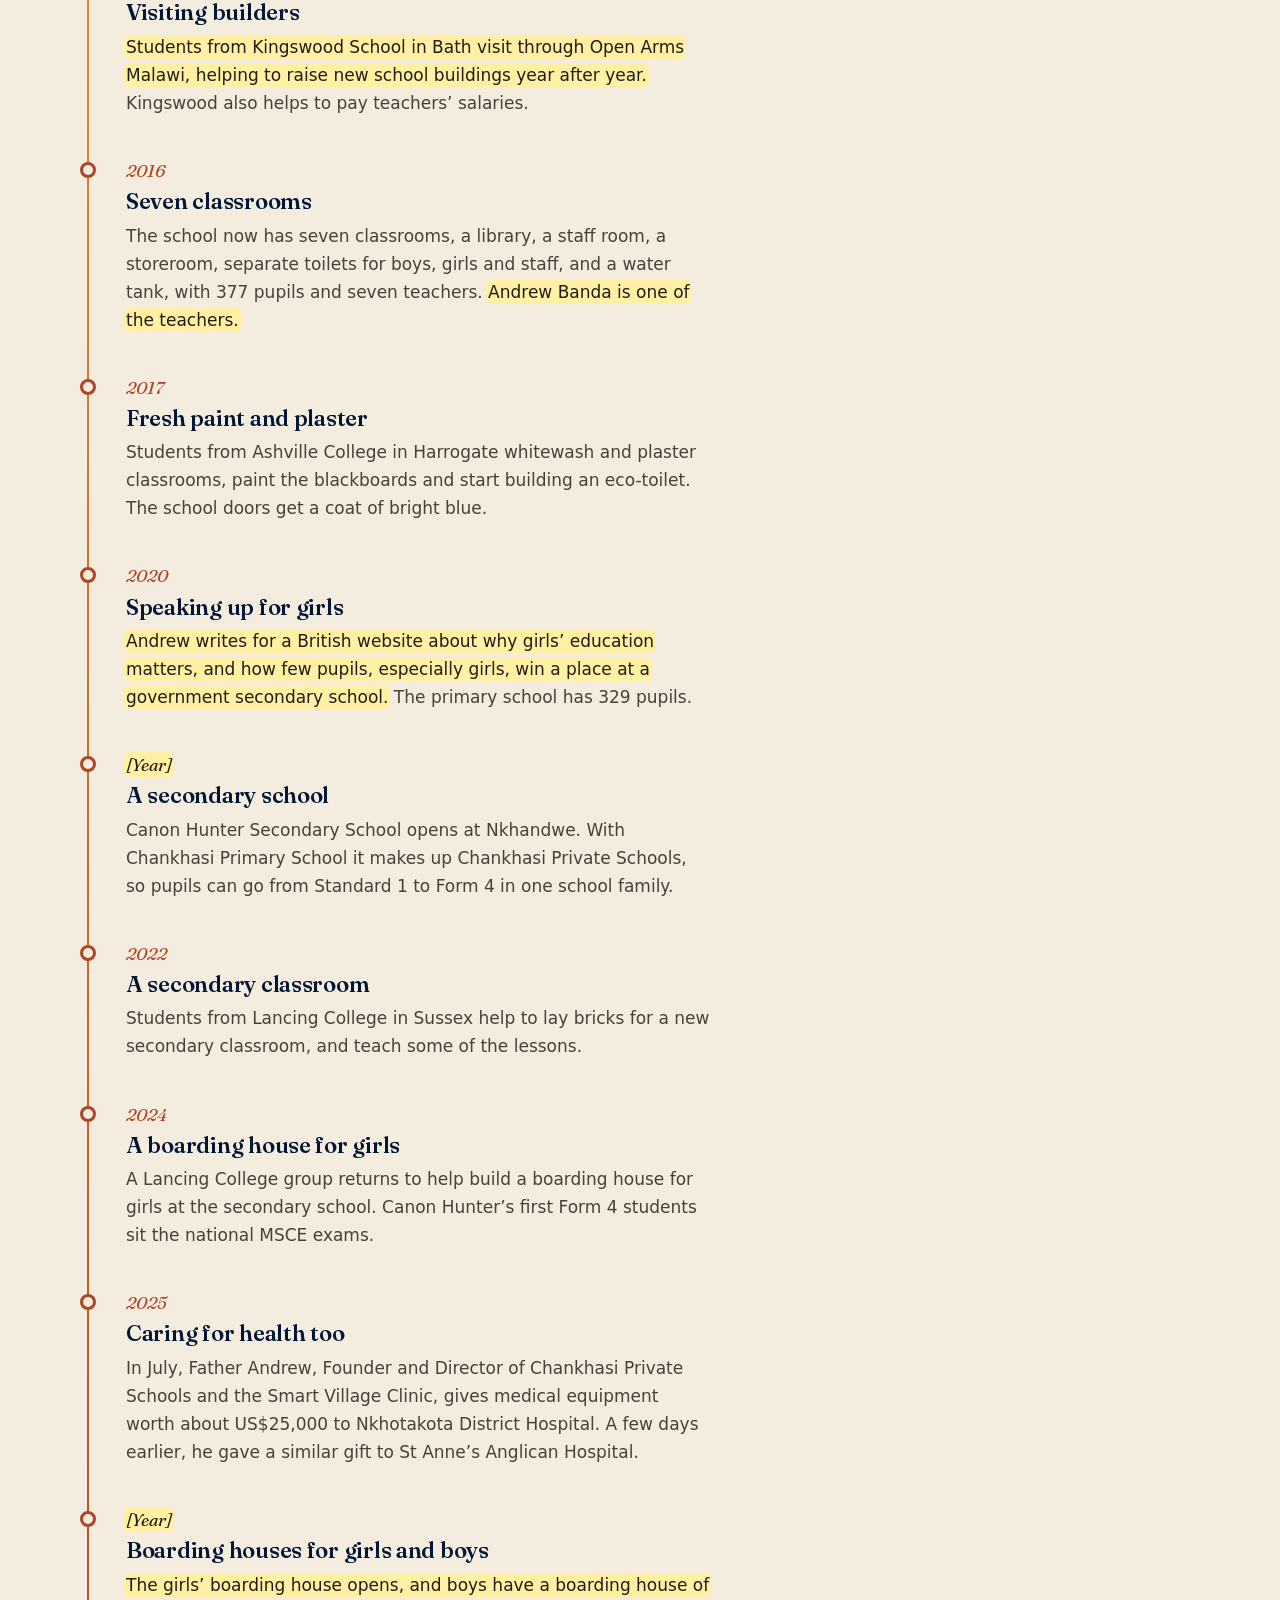
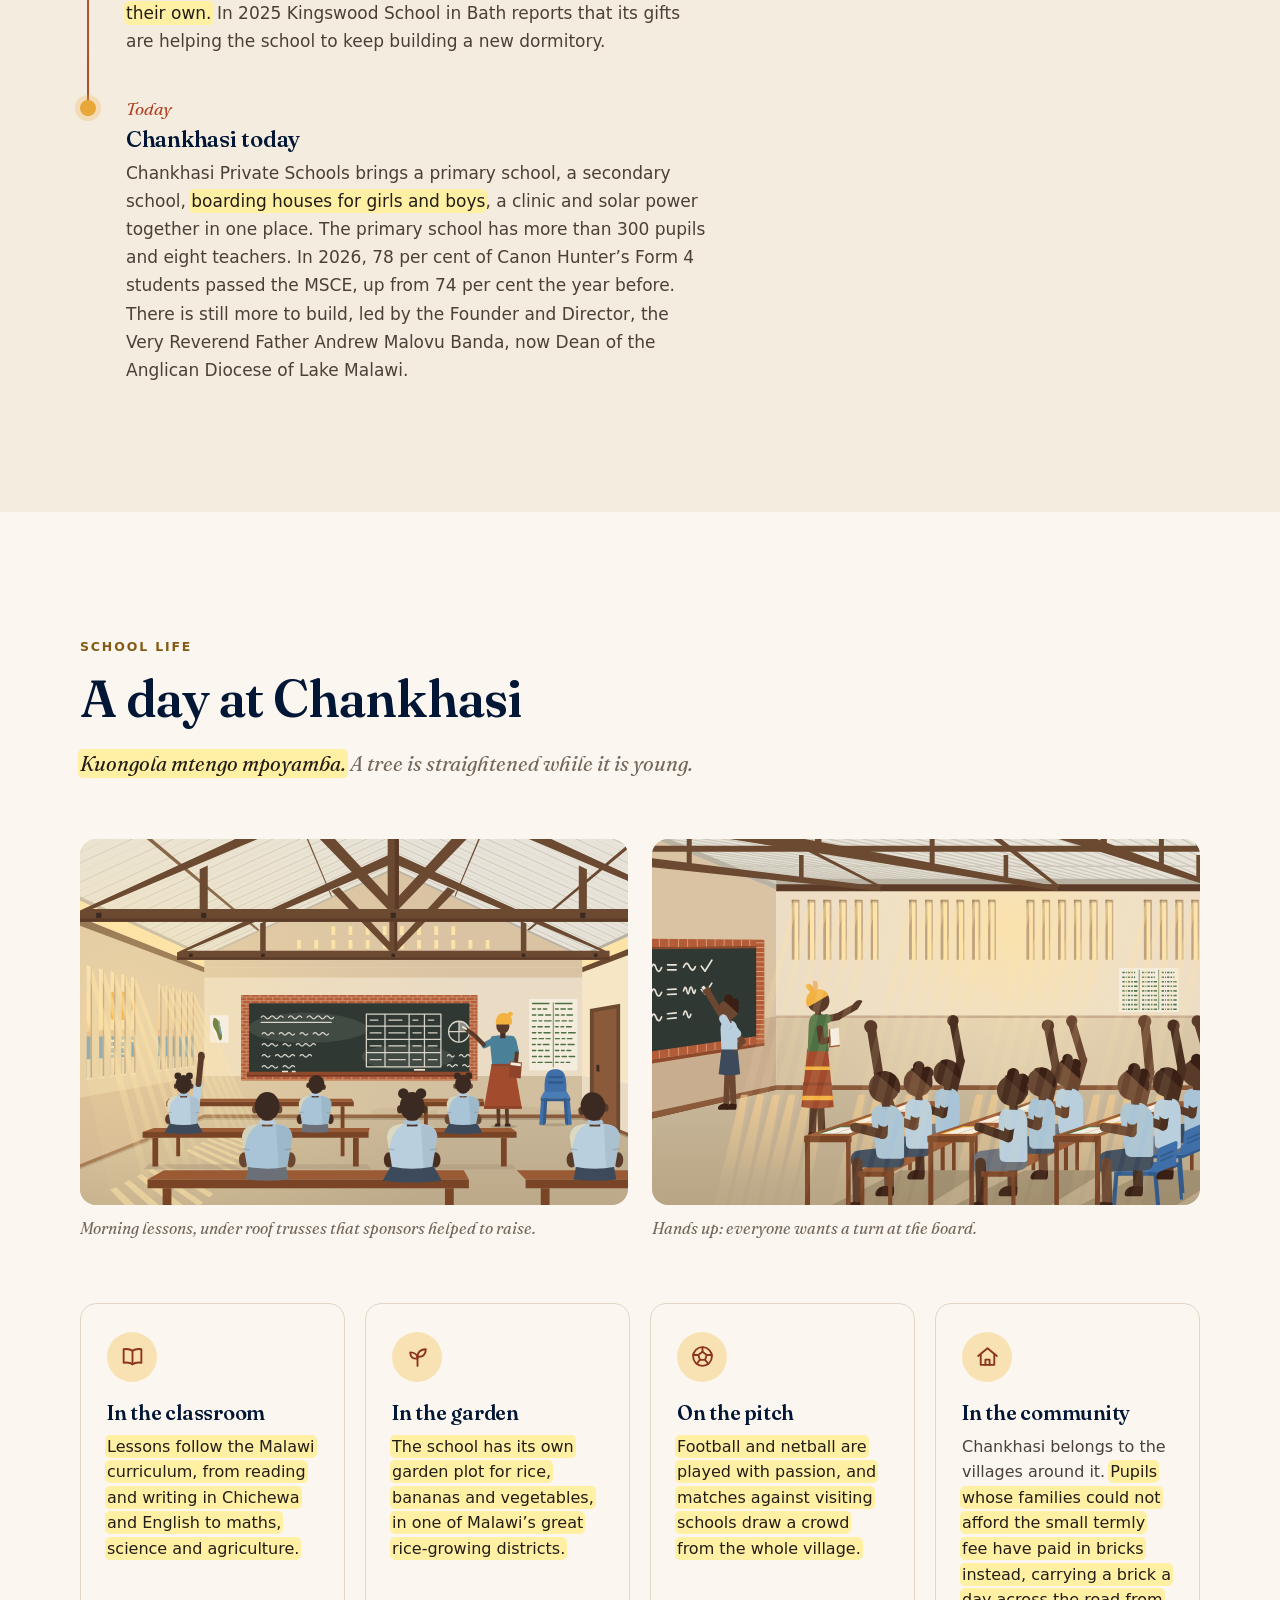
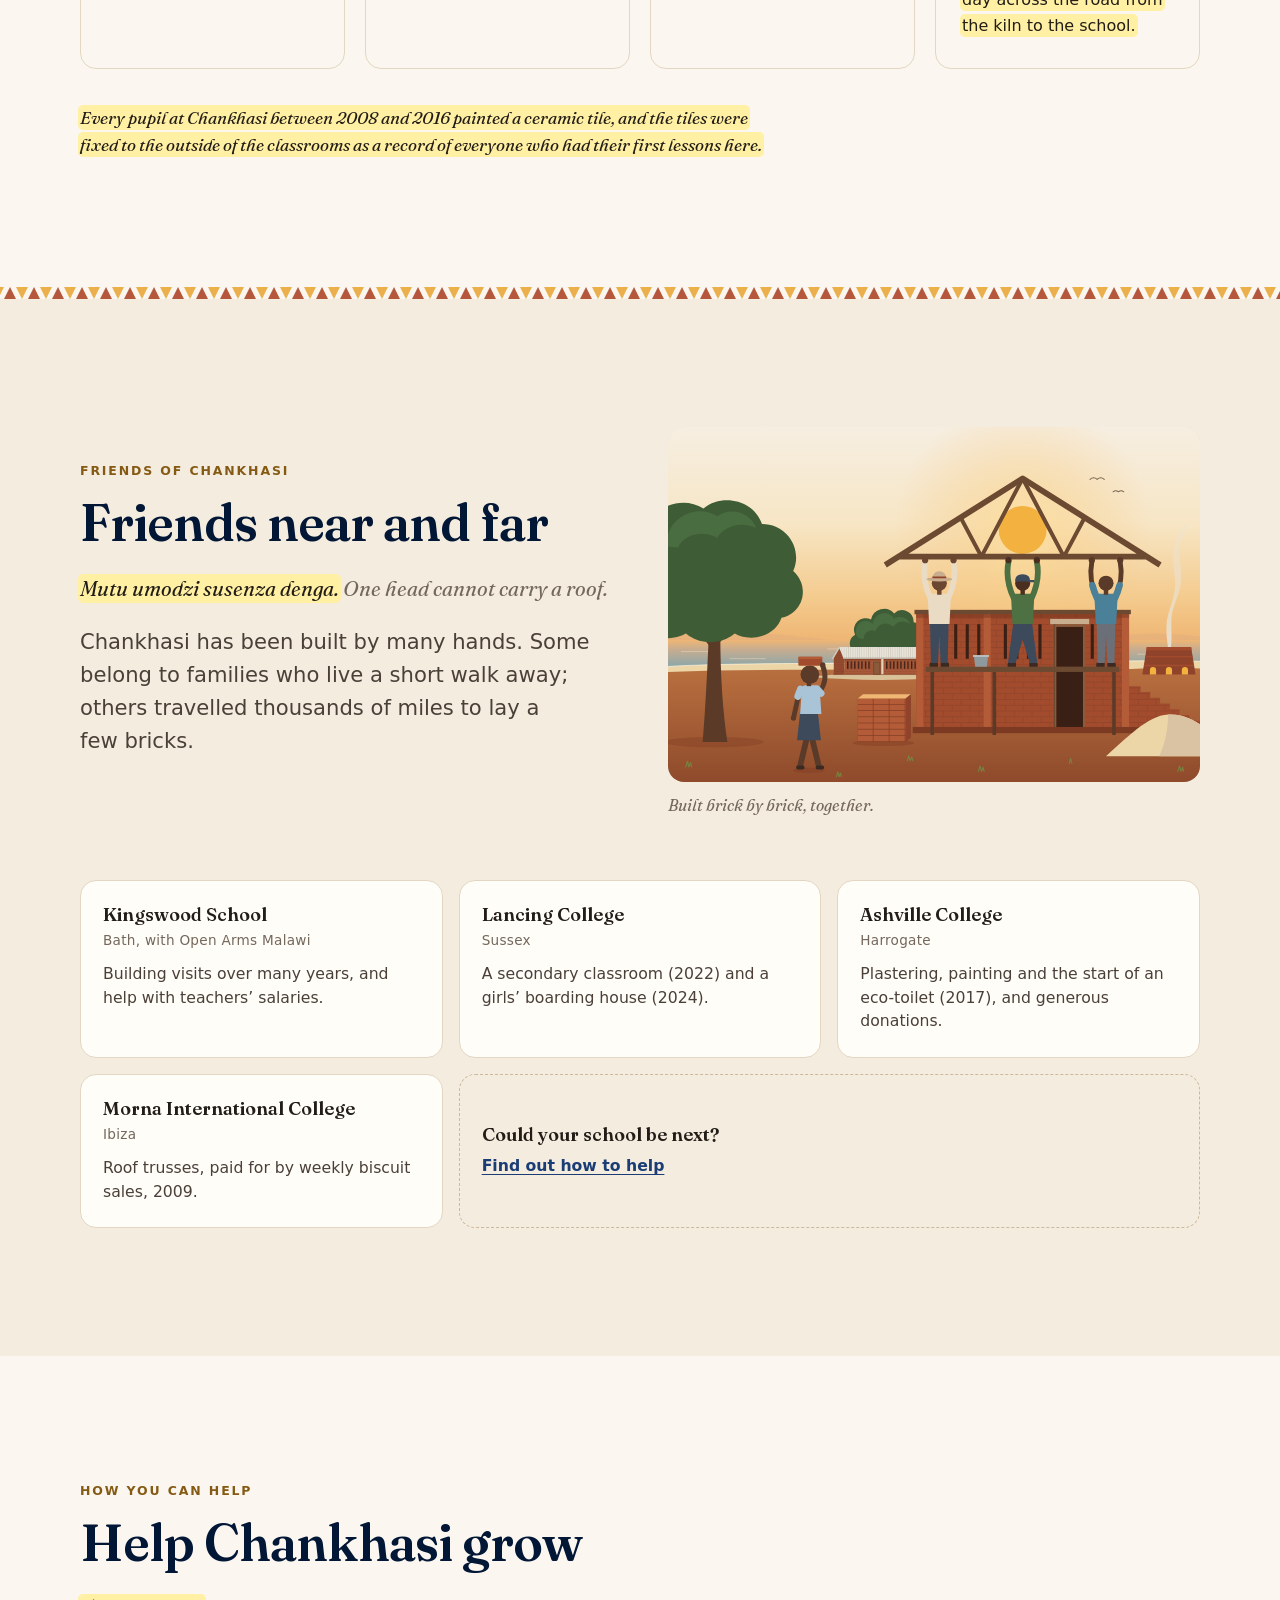
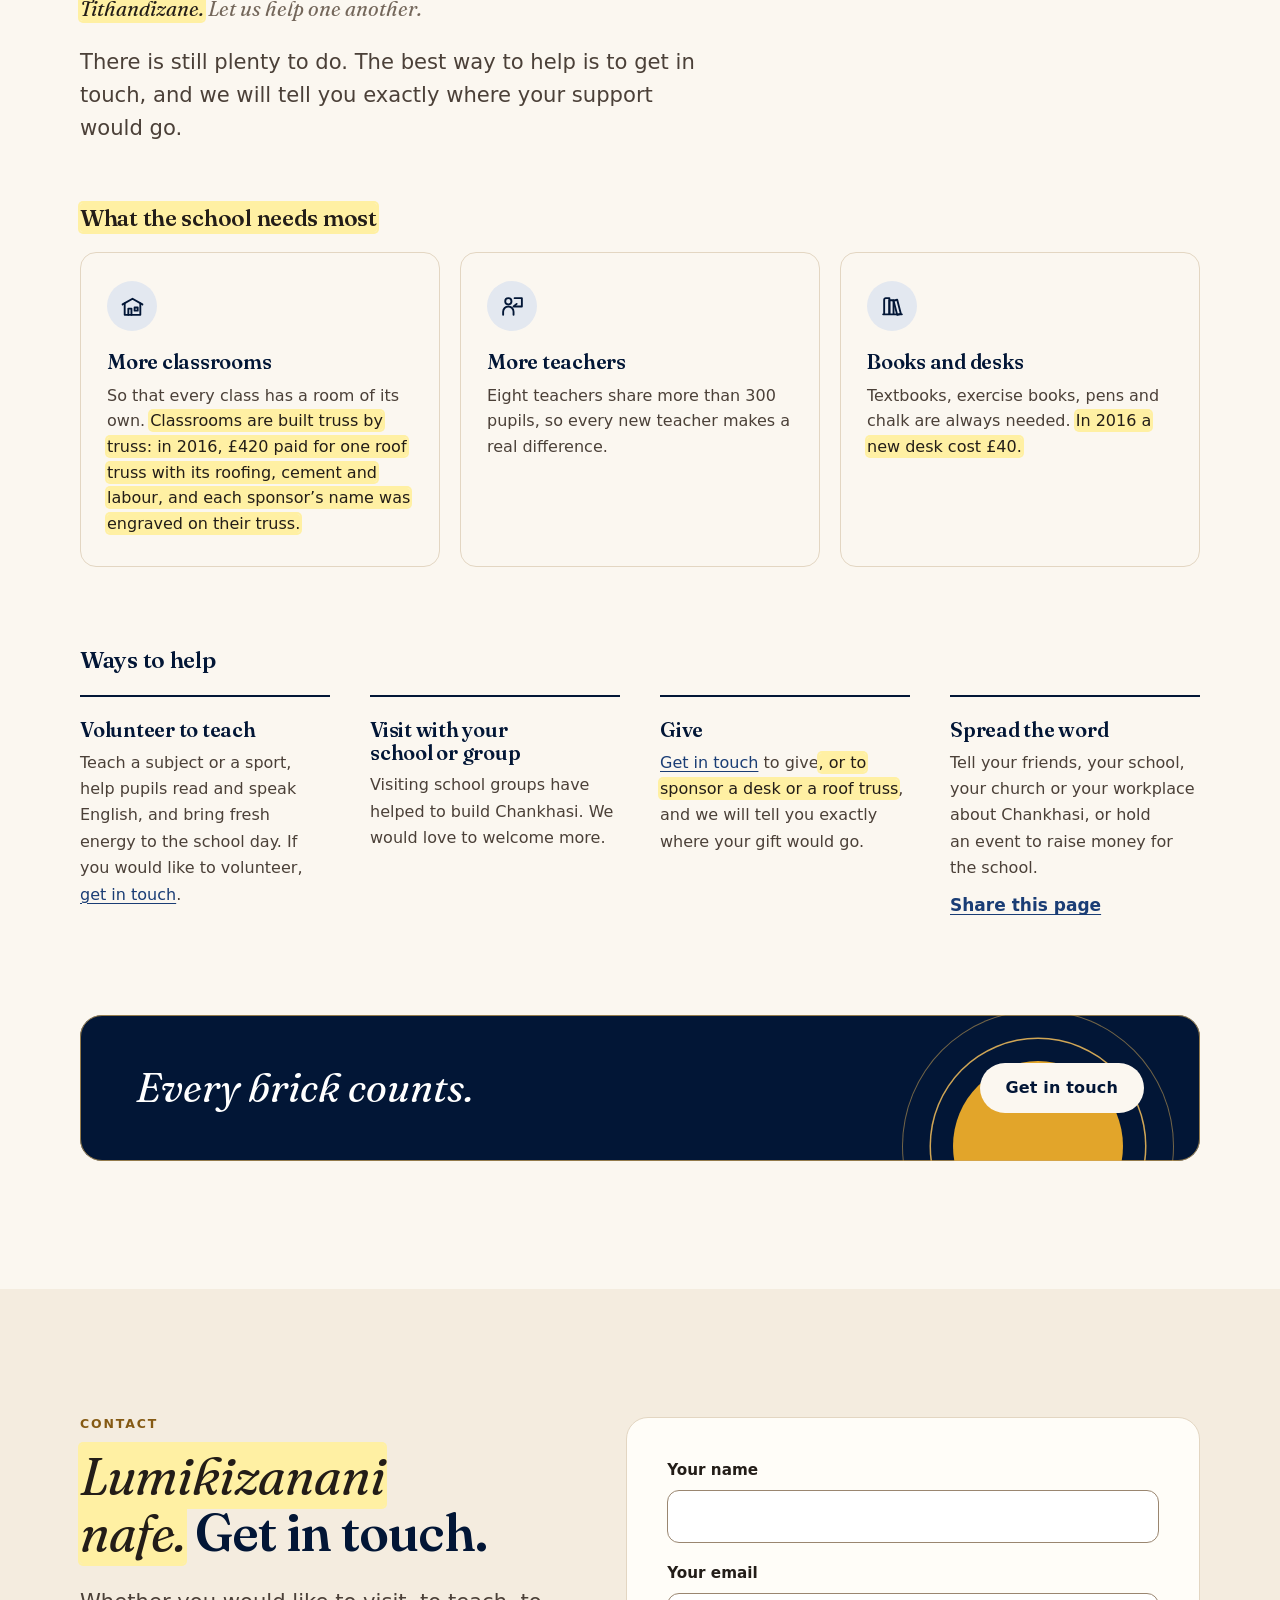
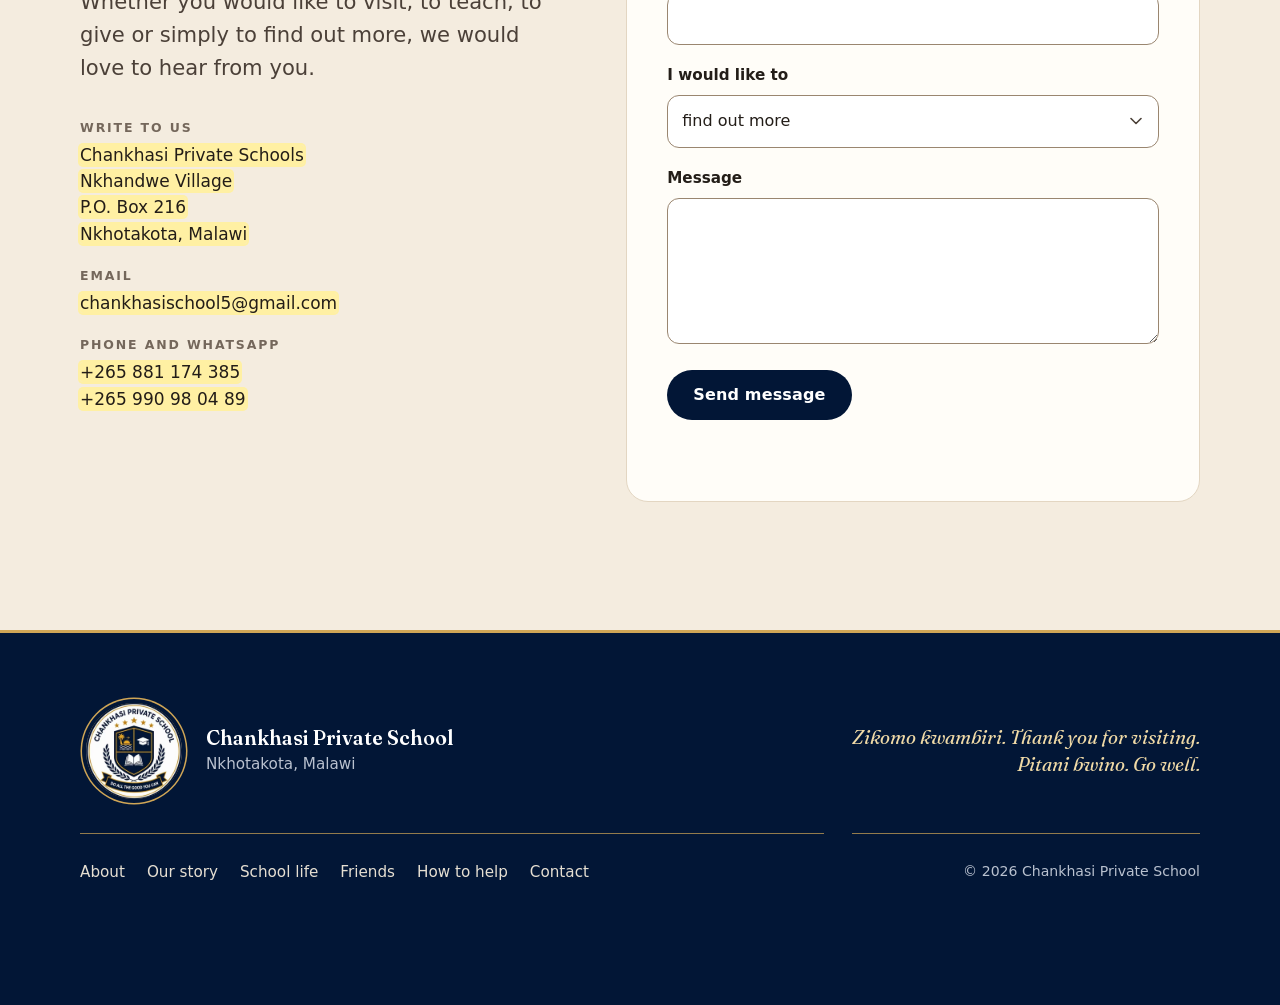
==== commit 79da6fd5: "Rebrand as Chankhasi Private School with the school badge Use the school's real badge (shield in the" ====
--- a/index.html
+++ b/index.html
@@ -3,37 +3,37 @@
 <head>
 <meta charset="utf-8">
 <meta name="viewport" content="width=device-width, initial-scale=1">
-<title>Chankhasi Primary School · Nkhotakota, Malawi</title>
-<meta name="description" content="Chankhasi Primary School is a community school near the shore of Lake Malawi, in Nkhotakota, Malawi. Read about the school, its story and how you can help.">
+<title>Chankhasi Private School · Nkhotakota, Malawi</title>
+<meta name="description" content="Chankhasi Private School is a community primary and secondary school near the shore of Lake Malawi, in Nkhotakota, Malawi. Read about the school, its story and how you can help.">
 <!-- DRAFT: remove this line at launch so search engines can list the site -->
 <meta name="robots" content="noindex">
-<meta name="theme-color" content="#f6eee1">
-<link rel="icon" href="assets/img/favicon.svg" type="image/svg+xml">
+<meta name="theme-color" content="#021636">
 <link rel="icon" href="assets/img/favicon-32.png" sizes="32x32" type="image/png">
+<link rel="icon" href="assets/img/icon-192.png" sizes="192x192">
 <link rel="apple-touch-icon" href="assets/img/apple-touch-icon.png">
 <meta property="og:type" content="website">
-<meta property="og:site_name" content="Chankhasi Primary School">
-<meta property="og:title" content="Chankhasi Primary School · Nkhotakota, Malawi">
-<meta property="og:description" content="A community primary school by Lake Malawi, built brick by brick with the help of friends from near and far.">
+<meta property="og:site_name" content="Chankhasi Private School">
+<meta property="og:title" content="Chankhasi Private School · Nkhotakota, Malawi">
+<meta property="og:description" content="A community school by Lake Malawi, from Standard 1 to Form 4, built brick by brick with the help of friends from near and far.">
 <meta property="og:url" content="https://chankhasi-school.pages.dev/">
 <meta property="og:image" content="https://chankhasi-school.pages.dev/assets/img/og.jpg">
 <meta property="og:image:width" content="1200">
 <meta property="og:image:height" content="630">
-<meta property="og:image:alt" content="Chankhasi Primary School: an illustration of the school by Lake Malawi at sunrise">
+<meta property="og:image:alt" content="Chankhasi Private School: the school badge and an illustration of the school by Lake Malawi at sunrise">
 <meta name="twitter:card" content="summary_large_image">
 <script>document.documentElement.className += " js";</script>
 <link rel="preload" href="assets/fonts/fraunces.woff2" as="font" type="font/woff2" crossorigin>
-<link rel="stylesheet" href="assets/site.css?v=11">
-<script src="assets/site.js?v=11" defer></script>
+<link rel="stylesheet" href="assets/site.css?v=12">
+<script src="assets/site.js?v=12" defer></script>
 </head>
 <body>
 <a class="skip" href="#main">Skip to content</a>
 
 <header class="site-header">
   <div class="wrap header-inner">
-    <a class="brand" href="#top" aria-label="Chankhasi Primary School, back to the top">
-      <svg class="brand-mark" viewBox="0 0 64 64" aria-hidden="true"><circle cx="32" cy="32" r="31" fill="#1d5a78"/><path d="M14 37a18 18 0 0 1 36 0z" fill="#f0ae42"/><path d="M9 43c3.8 0 3.8-2.6 7.6-2.6s3.8 2.6 7.6 2.6 3.8-2.6 7.6-2.6 3.8 2.6 7.6 2.6 3.8-2.6 7.6-2.6 3.8 2.6 7.6 2.6" fill="none" stroke="#fbf7f0" stroke-width="3.2" stroke-linecap="round"/><path d="M16 50c3.2 0 3.2-2.2 6.4-2.2s3.2 2.2 6.4 2.2 3.2-2.2 6.4-2.2 3.2 2.2 6.4 2.2 3.2-2.2 6.4-2.2" fill="none" stroke="#fbf7f0" stroke-width="3.2" stroke-linecap="round" opacity=".55"/></svg>
-      <span class="brand-name">Chankhasi <small>Primary School</small></span>
+    <a class="brand" href="#top" aria-label="Chankhasi Private School, back to the top">
+      <img class="brand-mark" src="assets/img/logo/shield-96.webp" srcset="assets/img/logo/shield-96.webp 75w, assets/img/logo/shield-144.webp 112w" sizes="36px" width="75" height="96" alt="">
+      <span class="brand-name">Chankhasi <small>Private School</small></span>
     </a>
     <button class="nav-toggle" type="button" aria-expanded="false" aria-controls="site-nav">
       <span class="nav-toggle-bars" aria-hidden="true"></span>Menu
@@ -54,9 +54,9 @@
 <section class="hero" id="top" aria-labelledby="hero-title">
   <div class="wrap hero-text">
     <p class="eyebrow">Nkhotakota · Malawi</p>
-    <h1 id="hero-title">Chankhasi <span class="h1-line">Primary School</span></h1>
-    <p class="hero-ny"><span class=" tbc" lang="ny" data-note="The school’s name in Chichewa, spelled as the Malawi Institute of Education does. Please confirm with a teacher.">Sukulu ya Pulayimale ya Chankhasi</span></p>
-    <p class="lead">A community school by Lake Malawi, built brick by brick with the help of friends from near and far.</p>
+    <h1 id="hero-title">Chankhasi <span class="h1-line">Private School</span></h1>
+    <p class="hero-ny"><span class="tbc" lang="ny" data-note="Chankhasi School in Chichewa, a form two translators offered. Could a Chichewa-speaking teacher confirm it, and say whether there is a Chichewa way to say Private School?">Sukulu ya Chankhasi</span></p>
+    <p class="lead">A community school by Lake Malawi, from Standard&nbsp;1 to Form&nbsp;4, built brick by brick with the help of friends from near and far.</p>
     <p class="hero-actions">
       <a class="btn" href="#story">Our story</a>
       <a class="btn btn-ghost" href="#help">How you can help</a>
@@ -72,18 +72,18 @@
     <div class="about-text">
       <p class="eyebrow">About the school</p>
       <h2 id="about-title"><span class="chichewa" lang="ny">Takulandirani.</span> Welcome.</h2>
-      <p class="lead">Chankhasi Primary School is a community school in Nkhandwe Village, a short walk from the shore of Lake Malawi and about 15&nbsp;km south of Nkhotakota town in central Malawi.</p>
+      <p class="lead">Chankhasi Private School grew from a community primary school in Nkhandwe Village, a short walk from the shore of Lake Malawi and about 15&nbsp;km south of Nkhotakota town in central Malawi. It now has a secondary school too.</p>
       <p>It began because the young children here had nowhere close by to learn. The nearest primary school was more than 6&nbsp;km away, and in the rainy season the rivers on the way were too dangerous for them to cross.</p>
-      <p>After talks with local leaders the village was given a plot of land, and the first lessons were held in a small church and under the trees. Since building began in 2009 the school has grown one classroom at a time, with the community and friends from near and far all playing their part. Today it has more than 300 pupils and eight teachers.</p>
+      <p>After talks with local leaders the village was given a plot of land, and the first lessons were held in a small church and under the trees. Since building began in 2009 the school has grown one classroom at a time, with the community and friends from near and far all playing their part. Today the primary school has more than 300 pupils and eight teachers.</p>
       <dl class="stats">
-        <div class="stat"><dt>pupils</dt><dd>300+</dd></div>
-        <div class="stat"><dt>teachers</dt><dd>8</dd></div>
+        <div class="stat"><dt>primary pupils</dt><dd>300+</dd></div>
+        <div class="stat"><dt>primary teachers</dt><dd>8</dd></div>
         <div class="stat"><dt>the walk to school before Chankhasi</dt><dd>6+&nbsp;km</dd></div>
         <div class="stat"><dt>first classroom begun</dt><dd>2009</dd></div>
       </dl>
     </div>
     <figure class="map-figure">
-      <!-- MAP:START --><svg class="map" viewBox="0 0 300 664.9" role="img" aria-labelledby="map-title map-desc"><title id="map-title">Map of Malawi</title><desc id="map-desc">Chankhasi Primary School is near the western shore of Lake Malawi, about 15 km south of Nkhotakota town in central Malawi, north-east of the capital, Lilongwe.</desc><defs><clipPath id="map-clip"><rect width="300" height="664.9" rx="6"/></clipPath><path id="lake-label-path" d="M163.7 133.8l.4 8.1 2.1 8.1 3.8 16.2 2.5 16.3 1.3 16.2-.9 16.2-.4 8.1-2.6 8.1"/></defs><g clip-path="url(#map-clip)"><rect class="m-sea" width="300" height="664.9"/><path class="m-nbr" d="M45.1 25l-7.1-3.1-3.7-2.5-2.5-.1-1-2.5-2.1-1.7-15.4-2.3-2.2-2.5-2.4-4.8-2.9-1.9-3.2-.9-12 0-1.6-.5-6-5.1-3 .4 0-17.5 340 0 0 229.3-9.8 2.3-3-1.2-3.3 .6-1.6-2.1 .3-2.9-1.2-5-11.5-5.9-2.6 .5-1.5-.8-.7-1.5 .7-1.8-2.4-2.2-3 0-5.9-1.7-5 5-5.4 1.6 .6 1.8-1.8 1.7-1.2 2.8-7 2.6-3.4-.7-.1 1.4-2.6-2.5-4.6 .7-1.4-1.2-36.2-.2-.3-6.1-5.8-10-3.4-2.3-3.4-1.2-2.8 1.1-2.3-4 1.7-1.5-2.3-1.9-1.2-4.2-2.5-1.4-1-2-3.8-3.3-.6-1.4-1.6-7 .4-2.1 3.7-6.3 1.2-9.5-.3-2.1 1.5-1.4-2.2-3.6 1-1.7 0-1.8-2.7-4.1-.1-2.5-1.9-.4-1.6-3.2 1-4.7-2.2-5.8 1.6-9.7-1.6-7.1-3.2-8.7 .9-4.2-.9-2.8-3.3-5.1-8-10.2-4-4.1-1-4.1-2.4-.9-7.7-8.2-2.3-1.1-6.4-6.7-5.3-2.7-4.1 3.9-1.2 2 1.5 3.6-.8 5.4-3.4 4.6-3.7-3.9-6.1-3.5-4.2-3.4-6.6 2.1-7.2-1.4-6.2 2.5-3.3-.2-2.8-1.4-2.3-4.5-5.9-4.6-1.4-.5-2.6 1.2-3.7-.6-2.3 1.4-5.5-1.8-10.2-8.7-1.5 .1zM47.3 684.9l-1-3.9 1.7-1.6 4.6-8.2 .4-2.6-3-2.2-.8-1.6-1.5-10.6-9.9-18.8 6.9-7.1 1.4-2.6 2.7-10.9-5.9 2.5-9.8-1.4-3 1.1-2.6-1.8-.8-5.1-1.3-1.9-30.1-12-6.2-1-9.1 .2 0-168 10.3-2.6 77-26.3 6.1 3.8 .9 2.3 0 5.5 2.6 4 2.4 1.5 6.7 12.6 2.4 2.7 4.4 2.5 1.6 3 3.9 2.4 2.3 5.4 1.6 1.9 1.4 .5 .8-.6 .9-6.6 1.2-1.8 1.7-.5 4.2 3.2 2.3 .2 9-4.1 10.6 1.1 2.1-3.3 2.5-1.1 5.8-.1 7.8-2.8 2.5-.1 2.4-1.3 2.2 1.1 4.3 7.8 6 6.3 1.3 2.6-1 7.5 2.9 7.8 .7 9.9 2.6 5.4-2.8 5.9 .9 3.1-.9 2.3 1.6 11.9-.3 2.1-1.5 2.1-3.9 3.2-1.3 4.1-5.6 5.6 .8 7.6-1.2 5.8-5 6.8-3.8 1.6-3.6 3.5-.9 2.1-.2 5.7 .8 2.2 4.8 2.8 7.9 8.8 .4 2.2-1.9 8 3.2 7.1 1.6 1.6 6.2 .6 1.8 1.8 2.2 5.6 4.9 4.8 1.4 3.1 6.1 3.2 3.2 4.9 3.7 3.1 1.9 4.1 3.9 2.2 .9 2.9 3.4 1.5 4.5 4.5 7.2 .2 1.7 1.3 .8 2.5-.2 5.6-.9 2.2-5.5 3.6-.6 2.5 2.6 3.9-.3 2.1 1.2 1.2 4.2 .6 12.5-.2 1.2-3.4-.7-6 1.2-2.5-3.4-3.1 1.1-1.2 0-4.7 2-1.7-2-5.2-.5-7-4.4-4.7-3.8-1.4-3.4-7.1 7.6-5.4 .9-6.2 2.1-3.1-1.1-3.1 .5-3.8 3.7-5.6 5.5-4.9 1.5-1.1 3.3-.3 2.9 1.3 1.3 2 2 .5 1.2-2.5 9.4-2.4 3.1 .2 7.7-5.8 .8-3-.4-3.7 1.3-5.1 2.7-38.8-4.5-19.9 9.5-23.1-2.7-.2-.5-.7-1.3-18.3-4.8-5.1-20.8-26.4-5.3-10.2-29.4-35-14.9-13.8-2.5-1.5-5.3-1.4-10.1 .2-2.2-.7-2.3-4.6-2.6-3-2.6-5.9 .3-13.5-4.3-38.3-11.1-39.6 .4-3.6 1.7-4.1 14.5-22.2 3.2-7.9 .7-6.5-.5-5 .8-1 2.7-.7 60.9 .5 1.4 1.2 4.6-.7 2.6 2.5 .1-1.4 3.4 .7 7-2.6 1.2-2.8 1.8-1.7-.6-1.8 5.4-1.6 5-5 5.9 1.7 3 0 2.4 2.2-.7 1.8 .7 1.5 1.5 .8 2.6-.5 11.5 5.9 1.2 5-.3 2.9 1.6 2.1 3.3-.6 3 1.2 9.8-2.3 0 475.6zM185.1 235.2l-1.1 .7-2 5.4 .1 1.7 1 1.7 1.6 .6 3.4-1.3 2.1-3.5 .2-2.1-.6-1.6-1.3-.9zM174.6 233.4l-1.6 1.3 .2 1.4 4.1 4.9 1.2 0 1.6-1.6 .8-2.8-1.1-2.5-2.3-1.3zM45.1 25l.5 5.8 .8 .6 1.9-.6 2.4 1.8-1.4 8 1 2.3 1 .3 2.8-1.3 .9 .4 .9 2.6 1.8 .7 1.4-6 1.8 .9 4.3 .2 1.5 1.2 1.5 3.1-.7 3.5 .9 2.3 2.9 2.2 2.7 4.1 4.4 2.2 1.8 5.5-4.4 9.2-.5 4.2 1.1 1.4 6.4 2.9 4.4 4.1 2.1 .7 4.1 4.4-.3 7.1 2.4 7 3.4 3.6 2.8 5.1 2.1 .3 .7 5-1.3 1.9-6.3 4.6-3.9 4.4-2.1 4.7-5.3 3.1-3.8-.6-5.3 1.4-2.4 3.2-1.2 .7-2.5 0-.7 1.4 .5 1.6 2.1-.1 1.1 .9 1.9 9.9 6.9 10.5-1.8 4.7-5.5 8.7 0 1.9-2 1.3 0 3.3-.6 1.1-2.1-1.7-.7 1.1 .3 8-1.7 4 1.6 1.1 4 .1 1 1.2 1.4 14.5-1.3 6 1.2 4.2-1.5 6.7-3.1 7.5-.1 5.4 3.7 4.5 2.4 8.3 1.5 2.5 2.8 .9 5.8-1.7 5.3 1.3 .1 1.7-.7 1.3-2.4 1.5-.5 1.3-1.2 .2-1.2 3.6-2.4 1-3.7 4.3-1.8 1.2-1.8 .4-3-1.1-2.7 .6-2.3 3.8-4.2 3.3-.8 .1-1.3-2.2-1.3-.8-3.9 1.7-1.8-1.7-2.6 2.3-5.3 9.2-1.3 3.6 .4 5.9 4.6 4.1 .7 1.9-2.5 7.2-1.3 9 .4 2.8 2.2 4.2-.5 1.1-2.3 .7-2 2.5-1.4 3.2-2.2 8.9-1.4 3.1-3.7 1.4-.7 .9-.4 4.6-4 1.1-3.2 2.5-3.6-.4-1.1 2.3 1 2.6 5.4 .6 2 .9 3.5 5.2-4.4 3.2 .4 2.2 7.6 2.5 1.2 1 3.9 4.8 1 3.8 2.1 .4 1 1-.4 5 2.3 3.6 1.5-.3 3.5-5.2 3.8-1.4 2.3-3.2 4.9 7.2-77 26.3-10.3 2.6 0-429.9 3-.4 6 5.1 1.6 .5 12 0 3.2 .9 2.9 1.9 2.4 4.8 2.2 2.5 15.4 2.3 2.1 1.7 1 2.5 2.5 .1 3.7 2.5z"/><path class="m-land" d="M206.4 200.6l-24.7-.3-2.7 .7-.8 1 .5 5-.7 6.5-3.2 7.9-14.5 22.2-1.7 4.1-.4 3.6 11.1 39.6 4.3 38.3-.3 13.5 2.6 5.9 2.6 3 2.3 4.6 2.2 .7 10.1-.2 5.3 1.4 2.5 1.5 14.9 13.8 29.4 35 5.3 10.2 20.8 26.4 4.8 5.1 1.3 18.3 .5 .7 2.7 .2-9.5 23.1 4.5 19.9-2.7 38.8-1.3 5.1 .4 3.7-.8 3-7.7 5.8-3.1-.2-9.4 2.4-1.2 2.5-2-.5-1.3-2-2.9-1.3-3.3 .3-1.5 1.1-5.5 4.9-3.7 5.6-.5 3.8 1.1 3.1-2.1 3.1-.9 6.2-7.6 5.4 3.4 7.1 3.8 1.4 4.4 4.7 .5 7 2 5.2-2 1.7 0 4.7-1.1 1.2 3.4 3.1-1.2 2.5 .5 7.4-1 2-4.6 .5-7.9-.3-4.2-.6-1.2-1.2 .3-2.1-2.6-3.9 .6-2.5 5.5-3.6 .9-2.2 .2-5.6-.8-2.5-1.7-1.3-7.2-.2-4.5-4.5-3.4-1.5-.9-2.9-3.9-2.2-1.9-4.1-3.7-3.1-3.2-4.9-6.1-3.2-1.4-3.1-4.9-4.8-2.2-5.6-1.8-1.8-6.2-.6-1.6-1.6-3.2-7.1 1.9-8-.4-2.2-7.9-8.8-4.8-2.8-.8-2.2 .2-5.7 .9-2.1 3.6-3.5 3.8-1.6 5-6.8 1.2-5.8-.8-7.6 5.6-5.6 2.2-5.2 3-2.1 1.5-2.1 .3-2.1-1.6-11.9 .9-2.3-.9-3.1 2.8-5.9-2.6-5.4-.7-9.9-2.9-7.8 1.1-4.8-.1-2.7-1.3-2.6-6-6.3-4.3-7.8-2.2-1.1-2.4 1.3-2.5 .1-7.8 2.8-5.8 .1-2.5 1.1-2.1 3.3-10.6-1.1-9 4.1-2.3-.2-4.2-3.2-1.7 .5-1.2 1.8-.9 6.6-.8 .6-1.4-.5-1.6-1.9-2.3-5.4-3.9-2.4-1.6-3-4.4-2.5-2.4-2.7-6.7-12.6-2.4-1.5-2.6-4 0-5.5-.9-2.3-6.1-3.8-4.9-7.2-2.3 3.2-3.8 1.4-3.5 5.2-1.5 .3-2.3-3.6 .4-5-1-1-2.1-.4-1-3.8-3.9-4.8-1.2-1-7.6-2.5-.4-2.2 4.4-3.2-3.5-5.2-2-.9-5.4-.6-1-2.6 1.1-2.3 3.6 .4 3.2-2.5 4-1.1 .4-4.6 .7-.9 3.7-1.4 1.4-3.1 2.2-8.9 1.4-3.2 2-2.5 2.3-.7 .5-1.1-2.2-4.2-.4-2.8 1.3-9 2.5-7.2-.7-1.9-4.6-4.1-.4-5.9 1.3-3.6 5.3-9.2 2.6-2.3 1.8 1.7 3.9-1.7 1.3 .8 1.3 2.2 .8-.1 4.2-3.3 2.3-3.8 2.7-.6 3 1.1 1.8-.4 1.8-1.2 3.7-4.3 2.4-1 1.2-3.6 1.2-.2 .5-1.3 2.4-1.5 .7-1.3-.1-1.7-5.3-1.3-5.8 1.7-2.8-.9-1.5-2.5-2.4-8.3-3.7-4.5 .1-5.4 3.1-7.5 1.5-6.7-1.2-4.2 1.3-6-1.4-14.5-1-1.2-4-.1-1.6-1.1 1.7-4-.3-8 .7-1.1 2.1 1.7 .6-1.1 0-3.3 2-1.3 0-1.9 5.5-8.7 1.8-4.7-6.9-10.5-1.9-9.9-1.1-.9-2.1 .1-.5-1.6 .7-1.4 2.5 0 1.2-.7 2.4-3.2 5.3-1.4 3.8 .6 5.3-3.1 2.1-4.7 3.9-4.4 6.3-4.6 1.3-1.9-.7-5-2.1-.3-1.2-1.5-1.6-3.6-3.4-3.6-2.1-5 0-9.1-4.1-4.4-2.1-.7-4.4-4.1-6.4-2.9-1.1-1.4 .5-4.2 4.4-9.2-1.8-5.5-4.4-2.2-2.7-4.1-2.9-2.2-.9-2.3 .7-3.5-1.5-3.1-1.5-1.2-4.3-.2-1.8-.9-1.4 6-1.8-.7-.9-2.6-.9-.4-2.8 1.3-1-.3-1-2.3 1.4-8-2.4-1.8-1.9 .6-.8-.6-.5-5.8 1.2-1.3 3-.9 10.2 8.7 5.5 1.8 2.3-1.4 3.7 .6 2.6-1.2 1.4 .5 5.9 4.6 2.3 4.5 2.8 1.4 3.3 .2 6.2-2.5 7.2 1.4 6.6-2.1 4.2 3.4 6.1 3.5 3.7 3.9 3.4-4.6 .8-5.4-1.5-3.6 1.2-2 4.1-3.9 5.3 2.7 6.4 6.7 2.3 1.1 7.7 8.2 2.4 .9 1 4.1 4 4.1 8 10.2 3.3 5.1 .9 2.8-.9 4.2 3.2 8.7 1.6 7.1-1.6 9.7 2.2 5.8-1 4.7 1.6 3.2 1.9 .4 .1 2.5 2.7 4.1 0 1.8-1 1.7 2.2 3.6-1.5 1.4 .3 2.1-1.2 9.5-3.7 6.3-.4 2.1 1.6 7 .6 1.4 3.8 3.3 1 2 2.5 1.4 1.2 4.2 2.3 1.9-1.7 1.5 2.3 4 2.8-1.1 3.4 1.2 3.4 2.3 5.8 10zM185.1 235.2l3.4 .7 1.3 .9 .6 1.6-.2 2.1-2.1 3.5-3.4 1.3-1.6-.6-1-1.7-.1-1.7 2-5.4zM174.6 233.4l2.9-.6 2.3 1.3 1.1 2.5-.8 2.8-1.6 1.6-1.2 0-4.1-4.9-.2-1.4z"/><path class="m-river" d="M28.2 525.5l3-2.1 3.4-.2 3.1 1 1.7-.7 3.7 1.4 5.7 0 2.3 1.2 3.4 6.9 3.8 3.3 2.4 4.7 3.8 2.8 5.6 1.4 11.9 13 5.4 3.5 .6 2.9 3.6 5.8 6.2 2 18.5 21.4 7.3 10.7 3.5 2.3 3.2 .8 1.3 2.9 7.9 .4 8.1 5.3 5.3 .3 9.6 2.3 20.7 11.3 7.9 2.5 7.1 6 1.8 3.2 1.9 8.1 4.7 8.7 1.1 4.7 3.3 5.5 3 9.1 3.1 6M229.5 438.2l1-3.2-.4-1.2-1.9-.6-.3-3.3M231.1 458.8l1.9 2 .9 3.5-.6 10.3-5.4 8.1-4.4 13.8-6.8 7.4-8.3 3.8-3.3 .5-2.9 2.3-5.4 12.2-6.1 3.9 0 6.4-2.3 3.4 1.4 11 4.9 16.8-.3 1.3 4.5 2.6 4.1 5.7 1.2 6-1.4 3.7 1.5 6.1 11.7 6.8 3.2 5.1 3.7 8.7 3.9 1.4 4.3 4.7 .6 7 2 5.2-2 1.6 0 4.8-1.1 1.2 3.4 3.1-1.3 2.5 .8 6-1.3 3.4 .7 10.6 2.9 8.1-1.4 3.4 .9 6.9"/><path class="m-lake" d="M226.9 428.5l-9.9-10.3-2.6-5.8-2-1.7-1.8 .3-1.7-1.7-2.5 .6-1.8-2.2-.7-3.4 .7-2.8-3.8-3.3-2.4-.7-1.5 1.1-.3 2.1 1.8 4.2-3.2 3.9-.8 2.2 1.5 2.4-.2 .7-1.2 .9-.6 1.6-1.3 .8-6.3 2.2-1.2-.8 .3-3.3-1.3-1.2-3.8-.9-1.3-1-2.4-5.4-2.8-3.3-1.8-8.1 .4-2.1 3.9-4.8 1.3-3.8-.5-2.8 2.1-2.2-.1-3.8 1.3-2.8-6.6-7.3-1.7-3.2-1-.7-1.2-.1-4 1.1-1-.3-3-3.6-6-10.9-1-2.6-.3-2.7 2.7-4.7 .4-2.3-.7-5.6-.1-13.2-1-4 .5-5-.6 1.8-.6 .4-.6-.5 .2-3.9-3.2-3.6-.5-1.7 1-3.9-.1-1.8-2.9-1.3-1.2-1.4-2.9-6.7-.2-6.1 1.7-3.1-2.7-9-1.9-1.2-3.1 .2-1.8-.4-.4-2-1.4-.6-1.8-6.3-.8-6.7 3.1-15.1 1-1.3 9-7-1-1.6 .6-4.8 .9-1.8 3.5-2.5 .9-2 4.6-4.1 .7-1.6 0-2.6-1.7-5 0-2.4-1.5-5.7-.5-10.2-1.6-4.6-2-2 0-4.1-1.4-2.9 .6-2 2.2-3.9-1.1-1.6-.5-2.6 .3-10.3-1.4-15.6-1.1-4.4 .6-5-2.1-3.9 .7-1.4 3-2.2-.7-4.5 .4-.7 1.4-1.2 1.7-.2 .5-.9-1.9-5.1-4.3-5.6-.9-2.4-8.2-7.5-6.5-9.5-2.3-5.5-1.1-9.1-1.7-.6-1.9-4.4-.6-5.6 .4-2.7 3.7-4.2 .9-5 .2-1.4-1.5-3.6 1.2-2 4.1-3.9 5.2 2.7 6.5 6.7 2.3 1.1 7.7 8.2 2.4 .9 1 4.1 4 4.1 8 10.2 3.3 5.1 1 3.6-1 3.4 .6 2.7 2.6 6 1.6 7.1-1.6 9.7 2.2 5.8-.9 2.6-.1 2.1 1.6 3.2 1.9 .4 .1 2.5 2.7 4.1 0 1.8-1 1.7 2 2.5 .2 1.1-1.5 1.4 .3 2.1-1 5.1-.2 4.4-1.4 3.3-2.3 3-.4 2.1 1.6 7 .6 1.4 3.8 3.3 1 2 1.4 .3 1.1 1.1 1.2 4.1 2.3 2 0 .5-1.7 1 2.3 4 2.8-1.1 5.3 2.2 1.5 1.3 .9 2.3 1.5 1.2 .6 2.2 1.5 1.5 1.3 2.8 .5 13.9-.9 5.6 0 6-3.8 8.2-1.6 7.4-1.4 3-4 1.6-1.1 3-2.9 1.4-5.8 5.8 1.2 1.6 .5 2.3-1.3 6.7 .8 7.2-1.7 1.6 3 6.7 3.1 4.6 .6 3.3 2 2.6 1.1 4.5 1 1.6-3.2 6.8-.6 3.9-1.6 3.8-.1 2.3 .6 3.4 3.4 6.9 .8 2.9-1.5 4.2 1.2 8.1-1.4 3.6 0 2.9 2.5 3 2.6 1.7 .3 .7 .2 7.1-1 5.4 .5 5.3-.6 5.2 .4 2.2 1.8 1.8 1.5 .7 9.4-.1 2.9 .6 1.2 1.5 1.3 5.1 2.2 3 1.6 9.9 3.7 6.5-.3 4 3.1 5.2 1.1 5.3 4.5 8.6-.4 2.2-1.2 2-2.4 1.1zM186.4 240.5l-.7 1 .5 .5 1.6 .7 .9-.3 .1-3 1.2-.7-2.2-1.1-.8 .7zM233.2 442.7l1.6 2.7 .2 2.9-2.2 3.2-1.1 .6 0 1.7-1.1 2.2 .6 2.8-4.9-3.5-2-2.4 .9-2.5-.9-3.6 .2-4.2 1.6-3.3 3.4-1.1z"/><text class="m-country" x="232.9" y="42.2" text-anchor="middle">TANZANIA</text><text class="m-country" x="33.9" y="198.7" text-anchor="middle">ZAMBIA</text><text class="m-country" x="252.6" y="279.8" text-anchor="middle">MOZAMBIQUE</text><text class="m-lake-label"><textPath href="#lake-label-path" startOffset="50%" text-anchor="middle">Lake Malawi</textPath></text><circle class="m-town" cx="131.8" cy="191.4" r="2.4"/><text class="m-town-label" x="125.8" y="195.4" text-anchor="end">Mzuzu</text><circle class="m-town m-capital" cx="113.2" cy="396" r="2.4"/><text class="m-town-label" x="120.2" y="400" text-anchor="start">Lilongwe</text><circle class="m-town" cx="208.4" cy="542.5" r="2.4"/><text class="m-town-label" x="214.4" y="546.5" text-anchor="start">Blantyre</text><g class="m-school" transform="translate(154.5 320)"><circle class="m-school-halo" r="11"/><circle class="m-school-dot" r="4.2"/><text class="m-school-label" x="-12" y="-3" text-anchor="end">Chankhasi</text><text class="m-school-sub" x="-12" y="10" text-anchor="end">near Nkhotakota</text></g><g class="m-scale" transform="translate(213.2 86)"><path d="M0 -3V0H72.8V-3"/><text x="36.4" y="-6" text-anchor="middle">100 km</text></g><g class="m-inset"><rect x="6" y="540.9" width="104" height="107.2" rx="4"/><path class="m-inset-land" d="M80.1 583.9l3.2-6.2 1.3 .2 .5-1 3.8 1 2 2.1-.8 1.9 1.5 0-.1 1 1.5 1.6 5.1 1.3-3.9 4-4 1.3-1.4-.5-1.6 1.2-4.7-1.5-1.6-2.8-2.2-1.6 1.4-.8zM82.5 590.2l-.9-.5-3.9 1.9-2.1-.1-1.4-1.4-1.5 .5-5.4-5.7 1.2-2.1 .9-.1 1.1 1.2 2.8 .2 1.6-1.2 1.5 .6 1.6-1.7-.5-1.2 1.5-.2-.1 1.9 1 .7 .3 2-1.5 .9 2.2 1.6zM96.2 587.7l3.2-3.8 0-2.3 3-.8 .2 1.9-3.6 6.4-9.2 9.3-.7-1.1 0-4.8 1.4-1.7 3.7-1zM82.2 590.2l5 1.6 1.6-1.2 1.4 .4-1.1 1.5 0 4.8 .7 1.1-1.7 1.2-1.1 2.6-7.1-4.7 0-1.5 1.4-2.3-1.3-3 1.9-1zM78.6 608.4l-2.5-1.1-1.9-3-.1-2.4 1.8-1.6-.4-2.8 4.5 0 4.8 2.6 2 2.2-.6 1.7 1 1.2 .2 4 .9 .6-3.8 1.6-3.2-.2-.9-2.4zM99.4 581.6l0 2.3-1.3 1.9-5.1-1.3-1.8-2.1 .9-1.1 1.6 1.4zM24.5 560.3l.1 .7-3.4 .3-1.3 2.7-1.9 1.5-1.1 2.8-3 .1 3.3-6.2 2-2.2 3.5-1.8 1.3-4.2 3.1-1.9 1.2-2.3 4.8 .9 1.5 3.4-3.4 1.1 0 1.2-2.4 1.5-2.7 .2-1.4 .9zM24.5 560.3l.2 2.2-4.3 0 0 3.3-1.5 .8 .2 1.9-5.1 0-.1 .8 0-.9 3-.1 1.1-2.8 1.9-1.5 1.3-2.7 3.4-.3zM60.1 591.7l-1.1 5.2-2 2.1-.4 2.3-1.6 1.2-.4-.8-3.1 1-1.1-1.4 1-.4-.4-1.7 1.3-.7 1.9 .9 .5-1 0-1.4-.8-.6 .8-1.4-1.7-.5 .2-1.1 3.6 .6 .7-2.4zM60.1 591.7l-.1-1.1 1.1-1.1 3.8 1.3 .7-.9 3.5-.7 2.2 .3 1.4 1.1 1.7-.4 1.6 1.4-.2 1.4 .7 .5-1.7 1.6-1.4 4.3 .8 5 1.6 2.4-2.4 .4-.7 1 0 2.9 .9 1.1 1-.3 0 1.7-1.1-.1-2.3-2.3-1.6 .4-2.5-1.3-2.3 .5-.6-5.2-2.9-.4-.2 1.3-2.3 .2-1.4-2.9-5.6-.1 1.1-1.6 1.7-.4 .4 .8 1.6-1.2 .4-2.3 2-2.1zM57.3 633.2l-1.5-1.6-1-6.2-3.6-6.9 8.7 .2 3 .8 5.5-.5-1.8 1.1-.4-.6-3 .4 0 4.7-1.3 .1 0 8.3-2.4 .6-1.4-1.1zM61.9 628.2l.8 1 .1 1.8 1.2 0 1.8-2 3.2 .5 .5-1.3 4.1-3.2 2.7 .1 1.1 4.3-1.1 .3-.4 1.2 .9 .7 .6-.7 1.2 .3-.7 2-3 3.5-3.8 2.9-9.7 1.6-1.7-.8-.6-1.7 .6-1.2-2.4-4.2 .8-.8 1.4 1.1 2.4-.6zM73.5 633.6l-1.6 0-.9 1 .4 .9 1 .4 1.3-1zM50.9 553.2l4.7 1 .8 1.3 4.3 1.5 1.3-.9 0-1.6 2-1 4.4 1.3-.1 15.5-1.3 0 0 .6-10.3-5.1-2.3 1.1-5.1-2.6-1.2-2 .7-2.2-.8-2.9 1.2-.8 .1-1.3 1.6-1zM50.9 553.2l0 .9-1.6 1-1 1.9-.6-2.4-2-2.3 .9-1 .5-3 3.2-.2-.8 1.3 .9 1.1-1.5 1.4zM78.6 608.4l1 1.5-.6 .4 .4 1.9-1.1 1.6 .7 .5-3.9 1.3 .3 .8-1.9 .5-2.9 2.7-4.3-.6-1.7-1.4-.1-4.6 2.6 0-.1-2.7 2.6 1.3 1.6-.4 2.3 2.3 1 .1 .1-1.7-1 .3-.9-1.1 0-2.9 .7-1 2.4-.4zM22.6 585.2l-1.5 2-1.9-1.2-.5-1.5 1.1-1.1 1.6-.2 .7 2.2zM18.7 584.5l-1.5-2.4-.8 0 1.8-1.1 0-1.2 3.9 1 1.9-.8 1.1 1.4-.4 .6 .9 .9 .4 2.4-.7-.1 0 1.2-1.2 .5-.8-1.8-1.2 .3-.6-2.2-1.7 .2zM21.1 587.2l2.2-2.1 .4 1.5 1.2-.4-.1 1.6 1.5 .8-.1 1.9zM65.6 582l1 1.4-.2 1.5 2.2 1.1 2.9 3.6-2.4-.4-3.5 .7-.7 .9-3.8-1.3-1.1 1.1 .1 1.1-2.6-.1-.6 1.7-2.1-4 .9-2.5 4.4-1.1 .5-1.2 1.9-.2 1.6-1.9zM65.6 582l-.5-2.2-.9-.2 1.5-3.6 1.4-.2-.1-5.5 1.3 0 0-2.6 15.5 0 .7 4 1.5 1.1-2.1 1.3-1.1 5.6-2.4 2.8-.3 1.4-1.2-1.6 .1-1.9-1.5 .2 .5 1.2-1.6 1.7-1.5-.6-1.6 1.2-2.8-.2-1.1-1.2-.9 .1-1.3 2.1-.8 0 .2-1.5zM92 581.3l-1.9 .6 .9-1.9 1.1 0-1 1.2zM91.8 579.7l-.9 .3-3-2.6-2.8-.5-.5 1-1.3-.2 .6-3.6 2.1-1.3 1.4 3.8 .2-.5 1.7 1.1zM25.6 583l2.3-.7 0 .6 1.4-.1 .6 .8 2.6 .3 .2 1.6-1 2.1 .7 1.9-3.3-.1-2.9 1.1 .1-1.9-1.5-.8 .5-2.6 .7 .1zM20.1 577l.9-1.1 .8 .7 2-.8 5 .3-1.4-12.3 2.3 0 10.4 6.7 .1 1.1 1.3-.2-.1 3.5-.9 1.4-5.5 .3-3.5 2.5-.7-.4-2.6 4.3-.3-.7-2.3 .7-1.5-3-2.8 .6zM20.1 577l1.1 3-1.2 .2-5.7 0 1.7-.7-1.7 .4 0-.8 3.8-.3-3.6-.2 .3-.8-.6 .4-1-1.1 1.7-2.3 1.7-.3 1.9 .7zM40.6 581l.7-2.3 1.8-.5 1.9 1.1 1.1-.4 2.3 .7 5.2-1.2 1.4 2-4.3 7.4-1.6-.7-1.7 1.5-.4 1.5-2 .4-.3-.6 .2 .6-1 .1-1.1-2.1-1.8-.9-1.5 .3 .1-3.5 1.3-2zM40.6 581l.3 1.4-1.3 2-.1 3.5-1.4 .2-.1-3.6-1-2.2 2.2-2zM52.9 602.2l-1.1 1.4 0-1.2zM67 610.3l.1 2.7-2.6 0 0 4.1 1.8 1.9-3.4 .5-3-.8-8.7-.2 1-4.9 1.4-1.6 .3-1.4-2-6.5 5.5-.3 1.4 2.9 2.3-.2 .2-1.3 2.9 .4 .6 5.2zM68.7 619.2l3.5 4.9 1.8 .8-2.9 1.8-2.1 2.8-3.2-.5-1.2 1.7-1.8 .3-.1-1.8-.8-1 0-3.5 1.3-.1 0-4.7 3-.4 .4 .6zM68.7 619.2l2.3 .2 2.5-2.5 1.9-.5 3.3 1.4 0 4.3-2.2 3.1-2.5-.3-1.8-.8zM54.2 579.2l-.8-1.7 2.6-3.2 .7-4.5-1.3-3.4 1.3-.6 10.3 5.1 .1 4.9-1.4 .2-1.5 3.6 .9 .2 .6 2-3.2 2.5-1.9 .2-.5 1.2-4.1 .7-2-2.7 2.3-.5-1.1-3.4zM29.7 563.8l-5-3 0-1.8 1.4-.9 2.7-.2 2.4-1.5 0-1.2 1-.6 2.2 0-1.3-3.9 4.6-1.9 9.4-.5-.5 3-.9 1 2 2.3 1 3.8 .1 3.2-.7 .7 1.1 2 1.7 .4 .6 1-8 5.3-3.2 .6-.2-1.1zM77.6 631l-1.1-5.8 2.2-3.1 0-4.3-3.3-.9-.3-1.3 3.9-1.3 .6 .8 .9-.3-.2 2 1.4 1.6 .8-2.9-1.8-2.1 .1-2.2 3.7 .2 4-1.6 .1 6.5-2 1.9-2.9 1.1-2.2 2.4-.8-.1 1.3 3.3 0 2.5-3.4 1.9-.5 .5 .6 .2-.1 1zM77.4 629.8l0 1.8-1.1-.2 0-1.7zM75.6 599.3l.3 1.1-1.8 1.5-.5-2.3zM73.6 599.7l.4-1.6 1.5-.5 .4 1.6zM75.5 597.6l-.8 .5-.4-.7 .5-2.3 1.7-1.6-.7-.5 .3-1.6 3.9-.7 1.3 3-1.4 2.3 0 1.5zM73.5 633.6l.2 1.3-1.3 1-1-.4-.4-.9 .9-1zM50.6 593.4l-1.9-.2-.1-2.4-1.6-.5 .4-1.7 1.7-1.5 1.5 .7 .8-.8 2.4-5.1 1.1-.7-.2-2 1.6 4-2.3 .5 2.1 2.4-1.5 2.3 2.3 5.5zM53.2 593.4l-.2 1.1 1.7 .5-.8 1.4 .8 .6-.1 1.6-.4 .8-1.9-.9-1.3 .7 .4 1.7-1 .4-3.2-4.4 .4 .4 .5-1.6 .9 .2-1-.4 .4-.6 2.3 0 0-1.7zM40.6 581l-3.4-1.7 .4-.4-1.4-1.6 .1-.6 4.7-.8 .5-4.5 2-.4 8-5.3 2.9 1.2 1-.5 1.3 3.4-.7 4.5-2.6 3.2 .2 .9-5.2 1.2-6.2-1.3-.9 .4zM39.1 580.8l-1.9 1.2-4.9-.1 .1 2.1-.6-.7-1.9 .3-1.1-.9 .2-1.9 1.3-.6 .1-1.1 1.1 0 3.5-2.5 1.3 .3 .9 2.4 1.5 .4zM35.8 581.7l1.3 .2 .6 1.4 .4 4.8-1.5-.8-.1-4.4zM35.8 581.7l1.1 3.7-.3 1.9 .9 1-4.1 1.7-1.5-.4 .5-.4-.6-1.8 .9-1.9-.4-3.6zM18.2 579.8l0 1.2-1.8 1-.5-.5 .6-.4-.7-.1 .7-.3-1.2 .3-.1-.8-.9 0zM80.3 555.7l.9 2.3-.8 2.2-2.2-2.9-.3 .5 4.5 7.4-.8 1.5 .5-.5 1.7 1.5-15.5 0 .2-12.5 5.1 1 2.7-1 1.3 .7zM24.7 560.8l5 3-2.3 0 1.4 12.3-5-.3-2 .8-.8-.7-.7 1.2-3-2.5-2.4 .2-.4 .9 .7-3-.7-1.6 .5-1.1-.9-1.2-.2 .5 .1-.8 5.1 0-.2-1.9 1.5-.8 0-3.3 4.3 0zM48.7 593.1l1.9 .3 .1 1.5-2.6-.2zM14.3 579.2l.1-.5 1.7 0-1.6-.1 1.9-.3 1.7 .5zM93.3 622.6l-.4-3.7 .7-1.7 2.6-.3 1.2-1.7 0 .6 .8-.5-.2-1.5 1.2-.3 .6-1.8 1.6 4.5-.4 .7-.7-.6 .3 1.7-3.6 10.5-2.5 .8-1.5-.7-1-3.6z"/><path class="m-inset-mw" d="M81.3 611.2l-.5 0-.3 .7 .2 1.5 .7 .5 1.1 1.6-.2 1.5-.5 .1-.3 .5 .1 .8-1.3-1.6 .5-.8-.1-.9-.2-.3-.9 .3-1.3-1.3 .4-.5 .1-.8 .6-.3-.3-.3-.1-1.6 .6-.4-1-1.6 1.3 .5 .1-.3 .4 .3 .4 1.8z"/><text x="18" y="616.9">Africa</text></g></g></svg><!-- MAP:END -->
+      <!-- MAP:START --><svg class="map" viewBox="0 0 300 664.9" role="img" aria-labelledby="map-title map-desc"><title id="map-title">Map of Malawi</title><desc id="map-desc">Chankhasi Private School is near the western shore of Lake Malawi, about 15 km south of Nkhotakota town in central Malawi, north-east of the capital, Lilongwe.</desc><defs><clipPath id="map-clip"><rect width="300" height="664.9" rx="6"/></clipPath><path id="lake-label-path" d="M163.7 133.8l.4 8.1 2.1 8.1 3.8 16.2 2.5 16.3 1.3 16.2-.9 16.2-.4 8.1-2.6 8.1"/></defs><g clip-path="url(#map-clip)"><rect class="m-sea" width="300" height="664.9"/><path class="m-nbr" d="M45.1 25l-7.1-3.1-3.7-2.5-2.5-.1-1-2.5-2.1-1.7-15.4-2.3-2.2-2.5-2.4-4.8-2.9-1.9-3.2-.9-12 0-1.6-.5-6-5.1-3 .4 0-17.5 340 0 0 229.3-9.8 2.3-3-1.2-3.3 .6-1.6-2.1 .3-2.9-1.2-5-11.5-5.9-2.6 .5-1.5-.8-.7-1.5 .7-1.8-2.4-2.2-3 0-5.9-1.7-5 5-5.4 1.6 .6 1.8-1.8 1.7-1.2 2.8-7 2.6-3.4-.7-.1 1.4-2.6-2.5-4.6 .7-1.4-1.2-36.2-.2-.3-6.1-5.8-10-3.4-2.3-3.4-1.2-2.8 1.1-2.3-4 1.7-1.5-2.3-1.9-1.2-4.2-2.5-1.4-1-2-3.8-3.3-.6-1.4-1.6-7 .4-2.1 3.7-6.3 1.2-9.5-.3-2.1 1.5-1.4-2.2-3.6 1-1.7 0-1.8-2.7-4.1-.1-2.5-1.9-.4-1.6-3.2 1-4.7-2.2-5.8 1.6-9.7-1.6-7.1-3.2-8.7 .9-4.2-.9-2.8-3.3-5.1-8-10.2-4-4.1-1-4.1-2.4-.9-7.7-8.2-2.3-1.1-6.4-6.7-5.3-2.7-4.1 3.9-1.2 2 1.5 3.6-.8 5.4-3.4 4.6-3.7-3.9-6.1-3.5-4.2-3.4-6.6 2.1-7.2-1.4-6.2 2.5-3.3-.2-2.8-1.4-2.3-4.5-5.9-4.6-1.4-.5-2.6 1.2-3.7-.6-2.3 1.4-5.5-1.8-10.2-8.7-1.5 .1zM47.3 684.9l-1-3.9 1.7-1.6 4.6-8.2 .4-2.6-3-2.2-.8-1.6-1.5-10.6-9.9-18.8 6.9-7.1 1.4-2.6 2.7-10.9-5.9 2.5-9.8-1.4-3 1.1-2.6-1.8-.8-5.1-1.3-1.9-30.1-12-6.2-1-9.1 .2 0-168 10.3-2.6 77-26.3 6.1 3.8 .9 2.3 0 5.5 2.6 4 2.4 1.5 6.7 12.6 2.4 2.7 4.4 2.5 1.6 3 3.9 2.4 2.3 5.4 1.6 1.9 1.4 .5 .8-.6 .9-6.6 1.2-1.8 1.7-.5 4.2 3.2 2.3 .2 9-4.1 10.6 1.1 2.1-3.3 2.5-1.1 5.8-.1 7.8-2.8 2.5-.1 2.4-1.3 2.2 1.1 4.3 7.8 6 6.3 1.3 2.6-1 7.5 2.9 7.8 .7 9.9 2.6 5.4-2.8 5.9 .9 3.1-.9 2.3 1.6 11.9-.3 2.1-1.5 2.1-3.9 3.2-1.3 4.1-5.6 5.6 .8 7.6-1.2 5.8-5 6.8-3.8 1.6-3.6 3.5-.9 2.1-.2 5.7 .8 2.2 4.8 2.8 7.9 8.8 .4 2.2-1.9 8 3.2 7.1 1.6 1.6 6.2 .6 1.8 1.8 2.2 5.6 4.9 4.8 1.4 3.1 6.1 3.2 3.2 4.9 3.7 3.1 1.9 4.1 3.9 2.2 .9 2.9 3.4 1.5 4.5 4.5 7.2 .2 1.7 1.3 .8 2.5-.2 5.6-.9 2.2-5.5 3.6-.6 2.5 2.6 3.9-.3 2.1 1.2 1.2 4.2 .6 12.5-.2 1.2-3.4-.7-6 1.2-2.5-3.4-3.1 1.1-1.2 0-4.7 2-1.7-2-5.2-.5-7-4.4-4.7-3.8-1.4-3.4-7.1 7.6-5.4 .9-6.2 2.1-3.1-1.1-3.1 .5-3.8 3.7-5.6 5.5-4.9 1.5-1.1 3.3-.3 2.9 1.3 1.3 2 2 .5 1.2-2.5 9.4-2.4 3.1 .2 7.7-5.8 .8-3-.4-3.7 1.3-5.1 2.7-38.8-4.5-19.9 9.5-23.1-2.7-.2-.5-.7-1.3-18.3-4.8-5.1-20.8-26.4-5.3-10.2-29.4-35-14.9-13.8-2.5-1.5-5.3-1.4-10.1 .2-2.2-.7-2.3-4.6-2.6-3-2.6-5.9 .3-13.5-4.3-38.3-11.1-39.6 .4-3.6 1.7-4.1 14.5-22.2 3.2-7.9 .7-6.5-.5-5 .8-1 2.7-.7 60.9 .5 1.4 1.2 4.6-.7 2.6 2.5 .1-1.4 3.4 .7 7-2.6 1.2-2.8 1.8-1.7-.6-1.8 5.4-1.6 5-5 5.9 1.7 3 0 2.4 2.2-.7 1.8 .7 1.5 1.5 .8 2.6-.5 11.5 5.9 1.2 5-.3 2.9 1.6 2.1 3.3-.6 3 1.2 9.8-2.3 0 475.6zM185.1 235.2l-1.1 .7-2 5.4 .1 1.7 1 1.7 1.6 .6 3.4-1.3 2.1-3.5 .2-2.1-.6-1.6-1.3-.9zM174.6 233.4l-1.6 1.3 .2 1.4 4.1 4.9 1.2 0 1.6-1.6 .8-2.8-1.1-2.5-2.3-1.3zM45.1 25l.5 5.8 .8 .6 1.9-.6 2.4 1.8-1.4 8 1 2.3 1 .3 2.8-1.3 .9 .4 .9 2.6 1.8 .7 1.4-6 1.8 .9 4.3 .2 1.5 1.2 1.5 3.1-.7 3.5 .9 2.3 2.9 2.2 2.7 4.1 4.4 2.2 1.8 5.5-4.4 9.2-.5 4.2 1.1 1.4 6.4 2.9 4.4 4.1 2.1 .7 4.1 4.4-.3 7.1 2.4 7 3.4 3.6 2.8 5.1 2.1 .3 .7 5-1.3 1.9-6.3 4.6-3.9 4.4-2.1 4.7-5.3 3.1-3.8-.6-5.3 1.4-2.4 3.2-1.2 .7-2.5 0-.7 1.4 .5 1.6 2.1-.1 1.1 .9 1.9 9.9 6.9 10.5-1.8 4.7-5.5 8.7 0 1.9-2 1.3 0 3.3-.6 1.1-2.1-1.7-.7 1.1 .3 8-1.7 4 1.6 1.1 4 .1 1 1.2 1.4 14.5-1.3 6 1.2 4.2-1.5 6.7-3.1 7.5-.1 5.4 3.7 4.5 2.4 8.3 1.5 2.5 2.8 .9 5.8-1.7 5.3 1.3 .1 1.7-.7 1.3-2.4 1.5-.5 1.3-1.2 .2-1.2 3.6-2.4 1-3.7 4.3-1.8 1.2-1.8 .4-3-1.1-2.7 .6-2.3 3.8-4.2 3.3-.8 .1-1.3-2.2-1.3-.8-3.9 1.7-1.8-1.7-2.6 2.3-5.3 9.2-1.3 3.6 .4 5.9 4.6 4.1 .7 1.9-2.5 7.2-1.3 9 .4 2.8 2.2 4.2-.5 1.1-2.3 .7-2 2.5-1.4 3.2-2.2 8.9-1.4 3.1-3.7 1.4-.7 .9-.4 4.6-4 1.1-3.2 2.5-3.6-.4-1.1 2.3 1 2.6 5.4 .6 2 .9 3.5 5.2-4.4 3.2 .4 2.2 7.6 2.5 1.2 1 3.9 4.8 1 3.8 2.1 .4 1 1-.4 5 2.3 3.6 1.5-.3 3.5-5.2 3.8-1.4 2.3-3.2 4.9 7.2-77 26.3-10.3 2.6 0-429.9 3-.4 6 5.1 1.6 .5 12 0 3.2 .9 2.9 1.9 2.4 4.8 2.2 2.5 15.4 2.3 2.1 1.7 1 2.5 2.5 .1 3.7 2.5z"/><path class="m-land" d="M206.4 200.6l-24.7-.3-2.7 .7-.8 1 .5 5-.7 6.5-3.2 7.9-14.5 22.2-1.7 4.1-.4 3.6 11.1 39.6 4.3 38.3-.3 13.5 2.6 5.9 2.6 3 2.3 4.6 2.2 .7 10.1-.2 5.3 1.4 2.5 1.5 14.9 13.8 29.4 35 5.3 10.2 20.8 26.4 4.8 5.1 1.3 18.3 .5 .7 2.7 .2-9.5 23.1 4.5 19.9-2.7 38.8-1.3 5.1 .4 3.7-.8 3-7.7 5.8-3.1-.2-9.4 2.4-1.2 2.5-2-.5-1.3-2-2.9-1.3-3.3 .3-1.5 1.1-5.5 4.9-3.7 5.6-.5 3.8 1.1 3.1-2.1 3.1-.9 6.2-7.6 5.4 3.4 7.1 3.8 1.4 4.4 4.7 .5 7 2 5.2-2 1.7 0 4.7-1.1 1.2 3.4 3.1-1.2 2.5 .5 7.4-1 2-4.6 .5-7.9-.3-4.2-.6-1.2-1.2 .3-2.1-2.6-3.9 .6-2.5 5.5-3.6 .9-2.2 .2-5.6-.8-2.5-1.7-1.3-7.2-.2-4.5-4.5-3.4-1.5-.9-2.9-3.9-2.2-1.9-4.1-3.7-3.1-3.2-4.9-6.1-3.2-1.4-3.1-4.9-4.8-2.2-5.6-1.8-1.8-6.2-.6-1.6-1.6-3.2-7.1 1.9-8-.4-2.2-7.9-8.8-4.8-2.8-.8-2.2 .2-5.7 .9-2.1 3.6-3.5 3.8-1.6 5-6.8 1.2-5.8-.8-7.6 5.6-5.6 2.2-5.2 3-2.1 1.5-2.1 .3-2.1-1.6-11.9 .9-2.3-.9-3.1 2.8-5.9-2.6-5.4-.7-9.9-2.9-7.8 1.1-4.8-.1-2.7-1.3-2.6-6-6.3-4.3-7.8-2.2-1.1-2.4 1.3-2.5 .1-7.8 2.8-5.8 .1-2.5 1.1-2.1 3.3-10.6-1.1-9 4.1-2.3-.2-4.2-3.2-1.7 .5-1.2 1.8-.9 6.6-.8 .6-1.4-.5-1.6-1.9-2.3-5.4-3.9-2.4-1.6-3-4.4-2.5-2.4-2.7-6.7-12.6-2.4-1.5-2.6-4 0-5.5-.9-2.3-6.1-3.8-4.9-7.2-2.3 3.2-3.8 1.4-3.5 5.2-1.5 .3-2.3-3.6 .4-5-1-1-2.1-.4-1-3.8-3.9-4.8-1.2-1-7.6-2.5-.4-2.2 4.4-3.2-3.5-5.2-2-.9-5.4-.6-1-2.6 1.1-2.3 3.6 .4 3.2-2.5 4-1.1 .4-4.6 .7-.9 3.7-1.4 1.4-3.1 2.2-8.9 1.4-3.2 2-2.5 2.3-.7 .5-1.1-2.2-4.2-.4-2.8 1.3-9 2.5-7.2-.7-1.9-4.6-4.1-.4-5.9 1.3-3.6 5.3-9.2 2.6-2.3 1.8 1.7 3.9-1.7 1.3 .8 1.3 2.2 .8-.1 4.2-3.3 2.3-3.8 2.7-.6 3 1.1 1.8-.4 1.8-1.2 3.7-4.3 2.4-1 1.2-3.6 1.2-.2 .5-1.3 2.4-1.5 .7-1.3-.1-1.7-5.3-1.3-5.8 1.7-2.8-.9-1.5-2.5-2.4-8.3-3.7-4.5 .1-5.4 3.1-7.5 1.5-6.7-1.2-4.2 1.3-6-1.4-14.5-1-1.2-4-.1-1.6-1.1 1.7-4-.3-8 .7-1.1 2.1 1.7 .6-1.1 0-3.3 2-1.3 0-1.9 5.5-8.7 1.8-4.7-6.9-10.5-1.9-9.9-1.1-.9-2.1 .1-.5-1.6 .7-1.4 2.5 0 1.2-.7 2.4-3.2 5.3-1.4 3.8 .6 5.3-3.1 2.1-4.7 3.9-4.4 6.3-4.6 1.3-1.9-.7-5-2.1-.3-1.2-1.5-1.6-3.6-3.4-3.6-2.1-5 0-9.1-4.1-4.4-2.1-.7-4.4-4.1-6.4-2.9-1.1-1.4 .5-4.2 4.4-9.2-1.8-5.5-4.4-2.2-2.7-4.1-2.9-2.2-.9-2.3 .7-3.5-1.5-3.1-1.5-1.2-4.3-.2-1.8-.9-1.4 6-1.8-.7-.9-2.6-.9-.4-2.8 1.3-1-.3-1-2.3 1.4-8-2.4-1.8-1.9 .6-.8-.6-.5-5.8 1.2-1.3 3-.9 10.2 8.7 5.5 1.8 2.3-1.4 3.7 .6 2.6-1.2 1.4 .5 5.9 4.6 2.3 4.5 2.8 1.4 3.3 .2 6.2-2.5 7.2 1.4 6.6-2.1 4.2 3.4 6.1 3.5 3.7 3.9 3.4-4.6 .8-5.4-1.5-3.6 1.2-2 4.1-3.9 5.3 2.7 6.4 6.7 2.3 1.1 7.7 8.2 2.4 .9 1 4.1 4 4.1 8 10.2 3.3 5.1 .9 2.8-.9 4.2 3.2 8.7 1.6 7.1-1.6 9.7 2.2 5.8-1 4.7 1.6 3.2 1.9 .4 .1 2.5 2.7 4.1 0 1.8-1 1.7 2.2 3.6-1.5 1.4 .3 2.1-1.2 9.5-3.7 6.3-.4 2.1 1.6 7 .6 1.4 3.8 3.3 1 2 2.5 1.4 1.2 4.2 2.3 1.9-1.7 1.5 2.3 4 2.8-1.1 3.4 1.2 3.4 2.3 5.8 10zM185.1 235.2l3.4 .7 1.3 .9 .6 1.6-.2 2.1-2.1 3.5-3.4 1.3-1.6-.6-1-1.7-.1-1.7 2-5.4zM174.6 233.4l2.9-.6 2.3 1.3 1.1 2.5-.8 2.8-1.6 1.6-1.2 0-4.1-4.9-.2-1.4z"/><path class="m-river" d="M28.2 525.5l3-2.1 3.4-.2 3.1 1 1.7-.7 3.7 1.4 5.7 0 2.3 1.2 3.4 6.9 3.8 3.3 2.4 4.7 3.8 2.8 5.6 1.4 11.9 13 5.4 3.5 .6 2.9 3.6 5.8 6.2 2 18.5 21.4 7.3 10.7 3.5 2.3 3.2 .8 1.3 2.9 7.9 .4 8.1 5.3 5.3 .3 9.6 2.3 20.7 11.3 7.9 2.5 7.1 6 1.8 3.2 1.9 8.1 4.7 8.7 1.1 4.7 3.3 5.5 3 9.1 3.1 6M229.5 438.2l1-3.2-.4-1.2-1.9-.6-.3-3.3M231.1 458.8l1.9 2 .9 3.5-.6 10.3-5.4 8.1-4.4 13.8-6.8 7.4-8.3 3.8-3.3 .5-2.9 2.3-5.4 12.2-6.1 3.9 0 6.4-2.3 3.4 1.4 11 4.9 16.8-.3 1.3 4.5 2.6 4.1 5.7 1.2 6-1.4 3.7 1.5 6.1 11.7 6.8 3.2 5.1 3.7 8.7 3.9 1.4 4.3 4.7 .6 7 2 5.2-2 1.6 0 4.8-1.1 1.2 3.4 3.1-1.3 2.5 .8 6-1.3 3.4 .7 10.6 2.9 8.1-1.4 3.4 .9 6.9"/><path class="m-lake" d="M226.9 428.5l-9.9-10.3-2.6-5.8-2-1.7-1.8 .3-1.7-1.7-2.5 .6-1.8-2.2-.7-3.4 .7-2.8-3.8-3.3-2.4-.7-1.5 1.1-.3 2.1 1.8 4.2-3.2 3.9-.8 2.2 1.5 2.4-.2 .7-1.2 .9-.6 1.6-1.3 .8-6.3 2.2-1.2-.8 .3-3.3-1.3-1.2-3.8-.9-1.3-1-2.4-5.4-2.8-3.3-1.8-8.1 .4-2.1 3.9-4.8 1.3-3.8-.5-2.8 2.1-2.2-.1-3.8 1.3-2.8-6.6-7.3-1.7-3.2-1-.7-1.2-.1-4 1.1-1-.3-3-3.6-6-10.9-1-2.6-.3-2.7 2.7-4.7 .4-2.3-.7-5.6-.1-13.2-1-4 .5-5-.6 1.8-.6 .4-.6-.5 .2-3.9-3.2-3.6-.5-1.7 1-3.9-.1-1.8-2.9-1.3-1.2-1.4-2.9-6.7-.2-6.1 1.7-3.1-2.7-9-1.9-1.2-3.1 .2-1.8-.4-.4-2-1.4-.6-1.8-6.3-.8-6.7 3.1-15.1 1-1.3 9-7-1-1.6 .6-4.8 .9-1.8 3.5-2.5 .9-2 4.6-4.1 .7-1.6 0-2.6-1.7-5 0-2.4-1.5-5.7-.5-10.2-1.6-4.6-2-2 0-4.1-1.4-2.9 .6-2 2.2-3.9-1.1-1.6-.5-2.6 .3-10.3-1.4-15.6-1.1-4.4 .6-5-2.1-3.9 .7-1.4 3-2.2-.7-4.5 .4-.7 1.4-1.2 1.7-.2 .5-.9-1.9-5.1-4.3-5.6-.9-2.4-8.2-7.5-6.5-9.5-2.3-5.5-1.1-9.1-1.7-.6-1.9-4.4-.6-5.6 .4-2.7 3.7-4.2 .9-5 .2-1.4-1.5-3.6 1.2-2 4.1-3.9 5.2 2.7 6.5 6.7 2.3 1.1 7.7 8.2 2.4 .9 1 4.1 4 4.1 8 10.2 3.3 5.1 1 3.6-1 3.4 .6 2.7 2.6 6 1.6 7.1-1.6 9.7 2.2 5.8-.9 2.6-.1 2.1 1.6 3.2 1.9 .4 .1 2.5 2.7 4.1 0 1.8-1 1.7 2 2.5 .2 1.1-1.5 1.4 .3 2.1-1 5.1-.2 4.4-1.4 3.3-2.3 3-.4 2.1 1.6 7 .6 1.4 3.8 3.3 1 2 1.4 .3 1.1 1.1 1.2 4.1 2.3 2 0 .5-1.7 1 2.3 4 2.8-1.1 5.3 2.2 1.5 1.3 .9 2.3 1.5 1.2 .6 2.2 1.5 1.5 1.3 2.8 .5 13.9-.9 5.6 0 6-3.8 8.2-1.6 7.4-1.4 3-4 1.6-1.1 3-2.9 1.4-5.8 5.8 1.2 1.6 .5 2.3-1.3 6.7 .8 7.2-1.7 1.6 3 6.7 3.1 4.6 .6 3.3 2 2.6 1.1 4.5 1 1.6-3.2 6.8-.6 3.9-1.6 3.8-.1 2.3 .6 3.4 3.4 6.9 .8 2.9-1.5 4.2 1.2 8.1-1.4 3.6 0 2.9 2.5 3 2.6 1.7 .3 .7 .2 7.1-1 5.4 .5 5.3-.6 5.2 .4 2.2 1.8 1.8 1.5 .7 9.4-.1 2.9 .6 1.2 1.5 1.3 5.1 2.2 3 1.6 9.9 3.7 6.5-.3 4 3.1 5.2 1.1 5.3 4.5 8.6-.4 2.2-1.2 2-2.4 1.1zM186.4 240.5l-.7 1 .5 .5 1.6 .7 .9-.3 .1-3 1.2-.7-2.2-1.1-.8 .7zM233.2 442.7l1.6 2.7 .2 2.9-2.2 3.2-1.1 .6 0 1.7-1.1 2.2 .6 2.8-4.9-3.5-2-2.4 .9-2.5-.9-3.6 .2-4.2 1.6-3.3 3.4-1.1z"/><text class="m-country" x="232.9" y="42.2" text-anchor="middle">TANZANIA</text><text class="m-country" x="33.9" y="198.7" text-anchor="middle">ZAMBIA</text><text class="m-country" x="252.6" y="279.8" text-anchor="middle">MOZAMBIQUE</text><text class="m-lake-label"><textPath href="#lake-label-path" startOffset="50%" text-anchor="middle">Lake Malawi</textPath></text><circle class="m-town" cx="131.8" cy="191.4" r="2.4"/><text class="m-town-label" x="125.8" y="195.4" text-anchor="end">Mzuzu</text><circle class="m-town m-capital" cx="113.2" cy="396" r="2.4"/><text class="m-town-label" x="120.2" y="400" text-anchor="start">Lilongwe</text><circle class="m-town" cx="208.4" cy="542.5" r="2.4"/><text class="m-town-label" x="214.4" y="546.5" text-anchor="start">Blantyre</text><g class="m-school" transform="translate(154.5 320)"><circle class="m-school-halo" r="11"/><circle class="m-school-dot" r="4.2"/><text class="m-school-label" x="-12" y="-3" text-anchor="end">Chankhasi</text><text class="m-school-sub" x="-12" y="10" text-anchor="end">near Nkhotakota</text></g><g class="m-scale" transform="translate(213.2 86)"><path d="M0 -3V0H72.8V-3"/><text x="36.4" y="-6" text-anchor="middle">100 km</text></g><g class="m-inset"><rect x="6" y="540.9" width="104" height="107.2" rx="4"/><path class="m-inset-land" d="M80.1 583.9l3.2-6.2 1.3 .2 .5-1 3.8 1 2 2.1-.8 1.9 1.5 0-.1 1 1.5 1.6 5.1 1.3-3.9 4-4 1.3-1.4-.5-1.6 1.2-4.7-1.5-1.6-2.8-2.2-1.6 1.4-.8zM82.5 590.2l-.9-.5-3.9 1.9-2.1-.1-1.4-1.4-1.5 .5-5.4-5.7 1.2-2.1 .9-.1 1.1 1.2 2.8 .2 1.6-1.2 1.5 .6 1.6-1.7-.5-1.2 1.5-.2-.1 1.9 1 .7 .3 2-1.5 .9 2.2 1.6zM96.2 587.7l3.2-3.8 0-2.3 3-.8 .2 1.9-3.6 6.4-9.2 9.3-.7-1.1 0-4.8 1.4-1.7 3.7-1zM82.2 590.2l5 1.6 1.6-1.2 1.4 .4-1.1 1.5 0 4.8 .7 1.1-1.7 1.2-1.1 2.6-7.1-4.7 0-1.5 1.4-2.3-1.3-3 1.9-1zM78.6 608.4l-2.5-1.1-1.9-3-.1-2.4 1.8-1.6-.4-2.8 4.5 0 4.8 2.6 2 2.2-.6 1.7 1 1.2 .2 4 .9 .6-3.8 1.6-3.2-.2-.9-2.4zM99.4 581.6l0 2.3-1.3 1.9-5.1-1.3-1.8-2.1 .9-1.1 1.6 1.4zM24.5 560.3l.1 .7-3.4 .3-1.3 2.7-1.9 1.5-1.1 2.8-3 .1 3.3-6.2 2-2.2 3.5-1.8 1.3-4.2 3.1-1.9 1.2-2.3 4.8 .9 1.5 3.4-3.4 1.1 0 1.2-2.4 1.5-2.7 .2-1.4 .9zM24.5 560.3l.2 2.2-4.3 0 0 3.3-1.5 .8 .2 1.9-5.1 0-.1 .8 0-.9 3-.1 1.1-2.8 1.9-1.5 1.3-2.7 3.4-.3zM60.1 591.7l-1.1 5.2-2 2.1-.4 2.3-1.6 1.2-.4-.8-3.1 1-1.1-1.4 1-.4-.4-1.7 1.3-.7 1.9 .9 .5-1 0-1.4-.8-.6 .8-1.4-1.7-.5 .2-1.1 3.6 .6 .7-2.4zM60.1 591.7l-.1-1.1 1.1-1.1 3.8 1.3 .7-.9 3.5-.7 2.2 .3 1.4 1.1 1.7-.4 1.6 1.4-.2 1.4 .7 .5-1.7 1.6-1.4 4.3 .8 5 1.6 2.4-2.4 .4-.7 1 0 2.9 .9 1.1 1-.3 0 1.7-1.1-.1-2.3-2.3-1.6 .4-2.5-1.3-2.3 .5-.6-5.2-2.9-.4-.2 1.3-2.3 .2-1.4-2.9-5.6-.1 1.1-1.6 1.7-.4 .4 .8 1.6-1.2 .4-2.3 2-2.1zM57.3 633.2l-1.5-1.6-1-6.2-3.6-6.9 8.7 .2 3 .8 5.5-.5-1.8 1.1-.4-.6-3 .4 0 4.7-1.3 .1 0 8.3-2.4 .6-1.4-1.1zM61.9 628.2l.8 1 .1 1.8 1.2 0 1.8-2 3.2 .5 .5-1.3 4.1-3.2 2.7 .1 1.1 4.3-1.1 .3-.4 1.2 .9 .7 .6-.7 1.2 .3-.7 2-3 3.5-3.8 2.9-9.7 1.6-1.7-.8-.6-1.7 .6-1.2-2.4-4.2 .8-.8 1.4 1.1 2.4-.6zM73.5 633.6l-1.6 0-.9 1 .4 .9 1 .4 1.3-1zM50.9 553.2l4.7 1 .8 1.3 4.3 1.5 1.3-.9 0-1.6 2-1 4.4 1.3-.1 15.5-1.3 0 0 .6-10.3-5.1-2.3 1.1-5.1-2.6-1.2-2 .7-2.2-.8-2.9 1.2-.8 .1-1.3 1.6-1zM50.9 553.2l0 .9-1.6 1-1 1.9-.6-2.4-2-2.3 .9-1 .5-3 3.2-.2-.8 1.3 .9 1.1-1.5 1.4zM78.6 608.4l1 1.5-.6 .4 .4 1.9-1.1 1.6 .7 .5-3.9 1.3 .3 .8-1.9 .5-2.9 2.7-4.3-.6-1.7-1.4-.1-4.6 2.6 0-.1-2.7 2.6 1.3 1.6-.4 2.3 2.3 1 .1 .1-1.7-1 .3-.9-1.1 0-2.9 .7-1 2.4-.4zM22.6 585.2l-1.5 2-1.9-1.2-.5-1.5 1.1-1.1 1.6-.2 .7 2.2zM18.7 584.5l-1.5-2.4-.8 0 1.8-1.1 0-1.2 3.9 1 1.9-.8 1.1 1.4-.4 .6 .9 .9 .4 2.4-.7-.1 0 1.2-1.2 .5-.8-1.8-1.2 .3-.6-2.2-1.7 .2zM21.1 587.2l2.2-2.1 .4 1.5 1.2-.4-.1 1.6 1.5 .8-.1 1.9zM65.6 582l1 1.4-.2 1.5 2.2 1.1 2.9 3.6-2.4-.4-3.5 .7-.7 .9-3.8-1.3-1.1 1.1 .1 1.1-2.6-.1-.6 1.7-2.1-4 .9-2.5 4.4-1.1 .5-1.2 1.9-.2 1.6-1.9zM65.6 582l-.5-2.2-.9-.2 1.5-3.6 1.4-.2-.1-5.5 1.3 0 0-2.6 15.5 0 .7 4 1.5 1.1-2.1 1.3-1.1 5.6-2.4 2.8-.3 1.4-1.2-1.6 .1-1.9-1.5 .2 .5 1.2-1.6 1.7-1.5-.6-1.6 1.2-2.8-.2-1.1-1.2-.9 .1-1.3 2.1-.8 0 .2-1.5zM92 581.3l-1.9 .6 .9-1.9 1.1 0-1 1.2zM91.8 579.7l-.9 .3-3-2.6-2.8-.5-.5 1-1.3-.2 .6-3.6 2.1-1.3 1.4 3.8 .2-.5 1.7 1.1zM25.6 583l2.3-.7 0 .6 1.4-.1 .6 .8 2.6 .3 .2 1.6-1 2.1 .7 1.9-3.3-.1-2.9 1.1 .1-1.9-1.5-.8 .5-2.6 .7 .1zM20.1 577l.9-1.1 .8 .7 2-.8 5 .3-1.4-12.3 2.3 0 10.4 6.7 .1 1.1 1.3-.2-.1 3.5-.9 1.4-5.5 .3-3.5 2.5-.7-.4-2.6 4.3-.3-.7-2.3 .7-1.5-3-2.8 .6zM20.1 577l1.1 3-1.2 .2-5.7 0 1.7-.7-1.7 .4 0-.8 3.8-.3-3.6-.2 .3-.8-.6 .4-1-1.1 1.7-2.3 1.7-.3 1.9 .7zM40.6 581l.7-2.3 1.8-.5 1.9 1.1 1.1-.4 2.3 .7 5.2-1.2 1.4 2-4.3 7.4-1.6-.7-1.7 1.5-.4 1.5-2 .4-.3-.6 .2 .6-1 .1-1.1-2.1-1.8-.9-1.5 .3 .1-3.5 1.3-2zM40.6 581l.3 1.4-1.3 2-.1 3.5-1.4 .2-.1-3.6-1-2.2 2.2-2zM52.9 602.2l-1.1 1.4 0-1.2zM67 610.3l.1 2.7-2.6 0 0 4.1 1.8 1.9-3.4 .5-3-.8-8.7-.2 1-4.9 1.4-1.6 .3-1.4-2-6.5 5.5-.3 1.4 2.9 2.3-.2 .2-1.3 2.9 .4 .6 5.2zM68.7 619.2l3.5 4.9 1.8 .8-2.9 1.8-2.1 2.8-3.2-.5-1.2 1.7-1.8 .3-.1-1.8-.8-1 0-3.5 1.3-.1 0-4.7 3-.4 .4 .6zM68.7 619.2l2.3 .2 2.5-2.5 1.9-.5 3.3 1.4 0 4.3-2.2 3.1-2.5-.3-1.8-.8zM54.2 579.2l-.8-1.7 2.6-3.2 .7-4.5-1.3-3.4 1.3-.6 10.3 5.1 .1 4.9-1.4 .2-1.5 3.6 .9 .2 .6 2-3.2 2.5-1.9 .2-.5 1.2-4.1 .7-2-2.7 2.3-.5-1.1-3.4zM29.7 563.8l-5-3 0-1.8 1.4-.9 2.7-.2 2.4-1.5 0-1.2 1-.6 2.2 0-1.3-3.9 4.6-1.9 9.4-.5-.5 3-.9 1 2 2.3 1 3.8 .1 3.2-.7 .7 1.1 2 1.7 .4 .6 1-8 5.3-3.2 .6-.2-1.1zM77.6 631l-1.1-5.8 2.2-3.1 0-4.3-3.3-.9-.3-1.3 3.9-1.3 .6 .8 .9-.3-.2 2 1.4 1.6 .8-2.9-1.8-2.1 .1-2.2 3.7 .2 4-1.6 .1 6.5-2 1.9-2.9 1.1-2.2 2.4-.8-.1 1.3 3.3 0 2.5-3.4 1.9-.5 .5 .6 .2-.1 1zM77.4 629.8l0 1.8-1.1-.2 0-1.7zM75.6 599.3l.3 1.1-1.8 1.5-.5-2.3zM73.6 599.7l.4-1.6 1.5-.5 .4 1.6zM75.5 597.6l-.8 .5-.4-.7 .5-2.3 1.7-1.6-.7-.5 .3-1.6 3.9-.7 1.3 3-1.4 2.3 0 1.5zM73.5 633.6l.2 1.3-1.3 1-1-.4-.4-.9 .9-1zM50.6 593.4l-1.9-.2-.1-2.4-1.6-.5 .4-1.7 1.7-1.5 1.5 .7 .8-.8 2.4-5.1 1.1-.7-.2-2 1.6 4-2.3 .5 2.1 2.4-1.5 2.3 2.3 5.5zM53.2 593.4l-.2 1.1 1.7 .5-.8 1.4 .8 .6-.1 1.6-.4 .8-1.9-.9-1.3 .7 .4 1.7-1 .4-3.2-4.4 .4 .4 .5-1.6 .9 .2-1-.4 .4-.6 2.3 0 0-1.7zM40.6 581l-3.4-1.7 .4-.4-1.4-1.6 .1-.6 4.7-.8 .5-4.5 2-.4 8-5.3 2.9 1.2 1-.5 1.3 3.4-.7 4.5-2.6 3.2 .2 .9-5.2 1.2-6.2-1.3-.9 .4zM39.1 580.8l-1.9 1.2-4.9-.1 .1 2.1-.6-.7-1.9 .3-1.1-.9 .2-1.9 1.3-.6 .1-1.1 1.1 0 3.5-2.5 1.3 .3 .9 2.4 1.5 .4zM35.8 581.7l1.3 .2 .6 1.4 .4 4.8-1.5-.8-.1-4.4zM35.8 581.7l1.1 3.7-.3 1.9 .9 1-4.1 1.7-1.5-.4 .5-.4-.6-1.8 .9-1.9-.4-3.6zM18.2 579.8l0 1.2-1.8 1-.5-.5 .6-.4-.7-.1 .7-.3-1.2 .3-.1-.8-.9 0zM80.3 555.7l.9 2.3-.8 2.2-2.2-2.9-.3 .5 4.5 7.4-.8 1.5 .5-.5 1.7 1.5-15.5 0 .2-12.5 5.1 1 2.7-1 1.3 .7zM24.7 560.8l5 3-2.3 0 1.4 12.3-5-.3-2 .8-.8-.7-.7 1.2-3-2.5-2.4 .2-.4 .9 .7-3-.7-1.6 .5-1.1-.9-1.2-.2 .5 .1-.8 5.1 0-.2-1.9 1.5-.8 0-3.3 4.3 0zM48.7 593.1l1.9 .3 .1 1.5-2.6-.2zM14.3 579.2l.1-.5 1.7 0-1.6-.1 1.9-.3 1.7 .5zM93.3 622.6l-.4-3.7 .7-1.7 2.6-.3 1.2-1.7 0 .6 .8-.5-.2-1.5 1.2-.3 .6-1.8 1.6 4.5-.4 .7-.7-.6 .3 1.7-3.6 10.5-2.5 .8-1.5-.7-1-3.6z"/><path class="m-inset-mw" d="M81.3 611.2l-.5 0-.3 .7 .2 1.5 .7 .5 1.1 1.6-.2 1.5-.5 .1-.3 .5 .1 .8-1.3-1.6 .5-.8-.1-.9-.2-.3-.9 .3-1.3-1.3 .4-.5 .1-.8 .6-.3-.3-.3-.1-1.6 .6-.4-1-1.6 1.3 .5 .1-.3 .4 .3 .4 1.8z"/><text x="18" y="616.9">Africa</text></g></g></svg><!-- MAP:END -->
       <figcaption>Near the western shore of Lake Malawi, where the sun rises over the water.</figcaption>
     </figure>
   </div>
@@ -190,7 +190,8 @@
       </ol>
       <aside class="story-aside">
         <figure class="quote">
-          <blockquote><p><span class="qm">“</span>Do all the good you can.<span class="qm">”</span></p><p class="motto-ny"><span class=" tbc" lang="ny" data-note="Our translation of the motto; no existing Chichewa version was found. Is it natural, and does the school already say the motto in Chichewa?">Chitani zabwino zonse zimene mungathe.</span></p></blockquote>
+          <img class="quote-badge" src="assets/img/logo/badge-240.webp" srcset="assets/img/logo/badge-240.webp 240w, assets/img/logo/badge-480.webp 480w" sizes="128px" width="240" height="240" alt="The Chankhasi Private School badge: a navy and gold shield with a palm tree and the sun rising over the lake, a graduation cap and an open book, ringed by stars and laurels, with the motto on a ribbon." loading="lazy" decoding="async">
+          <blockquote><p><span class="qm">“</span>Do all the good you can.<span class="qm">”</span></p><p class="motto-ny"><span class="tbc" lang="ny" data-note="Our translation of the motto; no existing Chichewa version was found. Is it natural, and does the school already say the motto in Chichewa?">Chitani zabwino zonse zimene mungathe.</span></p></blockquote>
           <figcaption>The school motto, painted on the school sign</figcaption>
         </figure>
         <figure class="photo">
@@ -401,9 +402,9 @@
 <footer class="site-footer">
   <div class="wrap footer-inner">
     <div class="footer-brand">
-      <svg class="brand-mark" viewBox="0 0 64 64" aria-hidden="true"><circle cx="32" cy="32" r="31" fill="#f6eee1"/><path d="M14 37a18 18 0 0 1 36 0z" fill="#f0ae42"/><path d="M9 43c3.8 0 3.8-2.6 7.6-2.6s3.8 2.6 7.6 2.6 3.8-2.6 7.6-2.6 3.8 2.6 7.6 2.6 3.8-2.6 7.6-2.6 3.8 2.6 7.6 2.6" fill="none" stroke="#1d5a78" stroke-width="3.2" stroke-linecap="round"/><path d="M16 50c3.2 0 3.2-2.2 6.4-2.2s3.2 2.2 6.4 2.2 3.2-2.2 6.4-2.2 3.2 2.2 6.4 2.2 3.2-2.2 6.4-2.2" fill="none" stroke="#1d5a78" stroke-width="3.2" stroke-linecap="round" opacity=".55"/></svg>
+      <img class="footer-badge" src="assets/img/logo/badge-240.webp" srcset="assets/img/logo/badge-240.webp 240w, assets/img/logo/badge-480.webp 480w" sizes="96px" width="240" height="240" alt="" loading="lazy" decoding="async">
       <div>
-        <p class="footer-name">Chankhasi Primary School</p>
+        <p class="footer-name">Chankhasi Private School</p>
         <p class="footer-place">Nkhotakota, Malawi</p>
       </div>
     </div>
@@ -416,7 +417,7 @@
       <a href="#help">How to help</a>
       <a href="#contact">Contact</a>
     </nav>
-    <p class="footer-small">© <span data-year>2026</span> Chankhasi Primary School</p>
+    <p class="footer-small">© <span data-year>2026</span> Chankhasi Private School</p>
   </div>
 </footer>
 
--- a/assets/site.css
+++ b/assets/site.css
@@ -1,4 +1,4 @@
-/* Chankhasi Primary School · site styles */
+/* Chankhasi Private School · site styles */
 
 @font-face {
   font-family: "Fraunces";
@@ -32,6 +32,18 @@
   --sun: #e9a73a;
   --sun-soft: #f8e2b4;
   --leaf: #3d6a47;
+  /* School badge colours */
+  --navy: #021636;          /* badge navy */
+  --navy-2: #0d2b57;        /* raised navy, hovers */
+  --navy-3: #1a3d75;        /* links on paper */
+  --navy-soft: #e3e8f0;
+  --gold: #d0a656;          /* badge gold */
+  --gold-bright: #e2a52a;   /* shield gold */
+  --gold-light: #efd9a6;    /* gold text and focus rings on navy */
+  --gold-deep: #855a14;     /* warm deep gold for text on paper and sky (AA) */
+  --on-navy: #e6dfd2;       /* text on navy */
+  --on-navy-2: #b9c1cf;     /* quieter text on navy */
+  --gold-rule: rgba(208, 166, 86, .7);
   --radius: 16px;
   --wrap: 1120px;
   --gutter: clamp(16px, 4vw, 32px);
@@ -64,21 +76,22 @@
 img, svg { display: block; max-width: 100%; }
 
 a {
-  color: var(--lake);
+  color: var(--navy-3);
   text-decoration-thickness: 1px;
   text-underline-offset: .18em;
 }
 @media (hover: hover) { a:hover { color: var(--clay); } }
 
 :focus-visible {
-  outline: 2px solid var(--lake);
+  outline: 2px solid var(--navy);
   outline-offset: 3px;
   border-radius: 4px;
 }
 
+.site-header :focus-visible,
 .site-footer :focus-visible,
 .cta-panel :focus-visible,
-.quote :focus-visible { outline-color: #fff; }
+.quote :focus-visible { outline-color: var(--gold-light); }
 .footer-nav a:focus-visible { color: #fff; text-decoration: underline; }
 
 ::selection { background: var(--sun-soft); color: var(--ink); }
@@ -89,7 +102,7 @@
   line-height: 1.1;
   letter-spacing: -.012em;
   margin: 0 0 .5em;
-  color: var(--ink);
+  color: var(--navy);
   text-wrap: balance;
 }
 h1 { font-size: clamp(2.75rem, 8vw, 5rem); letter-spacing: -.025em; line-height: 1; }
@@ -108,7 +121,7 @@
   font: 650 .78rem/1.2 var(--sans);
   letter-spacing: .15em;
   text-transform: uppercase;
-  color: var(--clay);
+  color: var(--gold-deep);
   margin: 0 0 1rem;
 }
 
@@ -124,7 +137,7 @@
   left: -9999px;
   top: 8px;
   z-index: 100;
-  background: var(--ink);
+  background: var(--navy);
   color: var(--paper);
   padding: 10px 16px;
   border-radius: 10px;
@@ -151,7 +164,7 @@
   padding: 0 26px;
   border: 0;
   border-radius: 999px;
-  background: var(--clay);
+  background: var(--navy);
   color: #fff;
   font: 650 1rem/1 var(--sans);
   letter-spacing: .01em;
@@ -159,24 +172,24 @@
   cursor: pointer;
   transition: background-color .2s, color .2s, transform .15s, box-shadow .2s;
 }
-@media (hover: hover) { .btn:hover { background: var(--clay-deep); color: #fff; } }
+@media (hover: hover) { .btn:hover { background: var(--gold); color: var(--navy); } }
 .btn:active { transform: translateY(1px); }
 .btn[disabled] { opacity: .6; cursor: progress; }
 
 .btn-ghost {
   background: transparent;
-  color: var(--ink);
-  box-shadow: inset 0 0 0 1.5px rgba(35, 29, 24, .55);
-}
-@media (hover: hover) { .btn-ghost:hover { background: rgba(35, 29, 24, .06); color: var(--ink); } }
-
-.btn-light { background: var(--paper); color: var(--clay-deep); }
-@media (hover: hover) { .btn-light:hover { background: #fff; color: var(--clay-deep); } }
+  color: var(--navy);
+  box-shadow: inset 0 0 0 1.5px rgba(2, 22, 54, .6);
+}
+@media (hover: hover) { .btn-ghost:hover { background: rgba(2, 22, 54, .06); color: var(--navy); box-shadow: inset 0 0 0 1.5px var(--gold-deep); } }
+
+.btn-light { background: var(--paper); color: var(--navy); }
+@media (hover: hover) { .btn-light:hover { background: var(--gold-light); color: var(--navy); } }
 
 .link-btn {
   font: inherit;
   font-weight: 600;
-  color: var(--lake);
+  color: var(--navy-3);
   background: none;
   border: 0;
   padding: 0;
@@ -193,16 +206,12 @@
   position: sticky;
   top: env(safe-area-inset-top, 0px);
   z-index: 50;
-  background: rgba(246, 238, 225, .9);
-  -webkit-backdrop-filter: saturate(1.3) blur(12px);
-  backdrop-filter: saturate(1.3) blur(12px);
-  border-bottom: 1px solid transparent;
-  transition: background-color .3s, border-color .3s;
-}
-.site-header.scrolled {
-  background: rgba(251, 247, 240, .92);
-  border-bottom-color: var(--line);
-}
+  background: var(--navy);
+  color: var(--on-navy);
+  border-bottom: 2px solid var(--gold);
+  transition: box-shadow .3s;
+}
+.site-header.scrolled { box-shadow: 0 10px 24px -14px rgba(2, 22, 54, .55); }
 
 .header-inner {
   display: flex;
@@ -215,12 +224,12 @@
 .brand {
   display: inline-flex;
   align-items: center;
-  gap: 10px;
-  color: var(--ink);
+  gap: 12px;
+  color: #fff;
   text-decoration: none;
 }
-@media (hover: hover) { .brand:hover { color: var(--ink); } }
-.brand-mark { width: 36px; height: 36px; flex: none; }
+@media (hover: hover) { .brand:hover { color: #fff; } }
+.brand-mark { width: auto; height: 46px; flex: none; }
 .brand-name {
   display: flex;
   flex-direction: column;
@@ -232,12 +241,12 @@
   font: 650 .6rem/1 var(--sans);
   letter-spacing: .17em;
   text-transform: uppercase;
-  color: var(--clay-deep);
+  color: var(--gold);
 }
 
 .site-nav { display: flex; align-items: center; gap: 2px; }
 .site-nav a {
-  color: var(--ink-2);
+  color: var(--on-navy);
   text-decoration: none;
   font-size: .95rem;
   font-weight: 500;
@@ -245,10 +254,10 @@
   border-radius: 999px;
   transition: background-color .2s, color .2s;
 }
-@media (hover: hover) { .site-nav a:hover { color: var(--ink); background: rgba(35, 29, 24, .06); } }
-.site-nav .nav-cta { background: var(--clay); color: #fff; margin-left: 8px; padding-inline: 16px; }
+@media (hover: hover) { .site-nav a:hover { color: #fff; background: rgba(255, 255, 255, .09); } }
+.site-nav .nav-cta { background: var(--gold); color: var(--navy); font-weight: 650; margin-left: 8px; padding-inline: 16px; }
 @media (pointer: coarse) { .site-nav a { display: inline-flex; align-items: center; min-height: 44px; } }
-@media (hover: hover) { .site-nav .nav-cta:hover { background: var(--clay-deep); color: #fff; } }
+@media (hover: hover) { .site-nav .nav-cta:hover { background: var(--paper); color: var(--navy); } }
 
 .nav-toggle {
   display: none;
@@ -258,8 +267,8 @@
   padding: 0 14px;
   border: 0;
   border-radius: 999px;
-  background: rgba(35, 29, 24, .06);
-  color: var(--ink);
+  background: rgba(255, 255, 255, .1);
+  color: #fff;
   font: 600 .95rem/1 var(--sans);
   cursor: pointer;
 }
@@ -293,9 +302,9 @@
     align-items: stretch;
     gap: 2px;
     padding: 8px var(--gutter) 20px;
-    background: var(--paper);
-    border-bottom: 1px solid var(--line);
-    box-shadow: 0 18px 30px -20px rgba(60, 40, 20, .35);
+    background: var(--navy);
+    border-bottom: 2px solid var(--gold);
+    box-shadow: 0 18px 30px -20px rgba(2, 22, 54, .6);
   }
   .js .site-nav.open { display: flex; }
   .js .site-nav a { padding: 13px 10px; border-radius: 10px; font-size: 1.06rem; }
@@ -325,7 +334,7 @@
   padding-top: clamp(36px, 5.5vw, 76px);
   padding-bottom: 0;
 }
-.hero .eyebrow { color: var(--clay-deep); }
+.hero .eyebrow { color: var(--gold-deep); }
 .hero h1 { margin-bottom: .3em; }
 .h1-line {
   display: block;
@@ -334,7 +343,7 @@
   font-style: italic;
   font-weight: 400;
   letter-spacing: -.005em;
-  color: var(--clay-deep);
+  color: var(--gold-deep);
 }
 .hero .lead { color: var(--ink-2); max-width: 34ch; }
 .hero-actions { display: flex; flex-wrap: wrap; gap: 12px; margin: 28px 0 0; }
@@ -401,7 +410,7 @@
 .quote .motto-ny {
   margin: -8px 0 22px;
   font: italic 400 1.1rem/1.4 var(--serif);
-  color: #f3e3c4;
+  color: var(--gold-light);
 }
 
 .stats {
@@ -416,14 +425,14 @@
   display: flex;
   flex-direction: column-reverse;
   justify-content: flex-end;
-  border-top: 2px solid var(--clay);
+  border-top: 2px solid var(--gold);
   padding-top: 14px;
 }
 .stat dd {
   margin: 0 0 6px;
   font: 600 clamp(2rem, 4vw, 2.5rem)/1 var(--serif);
   letter-spacing: -.02em;
-  color: var(--ink);
+  color: var(--navy);
   font-variant-numeric: lining-nums;
 }
 .stat dt { font-size: .9rem; line-height: 1.3; color: var(--muted); }
@@ -537,19 +546,17 @@
   margin: 0;
   padding: 34px 32px 32px;
   border-radius: var(--radius);
-  background: var(--lake);
-  color: #d6e6ec;
+  background: var(--navy);
+  color: var(--on-navy-2);
+  box-shadow: inset 0 0 0 1px var(--gold-rule);
   overflow: hidden;
 }
-.quote::after {
-  content: "";
-  position: absolute;
-  right: -60px;
-  bottom: -60px;
-  width: 180px;
-  height: 180px;
+.quote-badge {
+  width: 128px;
+  height: auto;
+  margin: 0 0 24px;
   border-radius: 50%;
-  background: radial-gradient(circle, rgba(240, 174, 66, .35), rgba(240, 174, 66, 0) 70%);
+  box-shadow: 0 0 0 4px var(--navy), 0 0 0 5.5px var(--gold);
 }
 .quote blockquote { margin: 0; }
 .quote blockquote p {
@@ -558,13 +565,15 @@
   color: #fff;
   text-wrap: balance;
 }
-.quote .qm { color: var(--sun); }
+.quote .qm { color: var(--gold); }
 .quote .qm:first-child { margin-left: -.4em; }
 .quote figcaption { font-size: .95rem; line-height: 1.4; }
+.quote figcaption::before { content: ""; display: block; width: 40px; height: 2px; margin-bottom: 14px; border-radius: 2px; background: var(--gold); }
 .story-aside { display: grid; gap: 20px; align-content: start; }
 @media (min-width: 600px) and (max-width: 899px) {
   .story-aside { grid-template-columns: repeat(auto-fit, minmax(240px, 1fr)); }
   .story-aside .quote { display: flex; flex-direction: column; justify-content: center; }
+  .quote-badge { width: 96px; }
 }
 
 /* Cards */
@@ -598,7 +607,7 @@
 .card h3,
 .card h4 { font-size: 1.28rem; margin-bottom: .45em; }
 .card p { margin: 0; color: var(--ink-2); font-size: 1rem; line-height: 1.6; }
-.cards--needs .icon { background: var(--lake-soft); color: var(--lake); }
+.cards--needs .icon { background: var(--navy-soft); color: var(--navy); }
 @media (max-width: 559px) {
   .cards--4 .card { display: grid; grid-template-columns: auto minmax(0, 1fr); column-gap: 18px; padding: 22px 20px 24px; }
   .cards--4 .card .icon { grid-row: span 2; width: 44px; height: 44px; margin: 0; }
@@ -725,7 +734,7 @@
 .ways li { padding: 22px 0 24px; border-bottom: 1px solid var(--line); }
 @media (min-width: 700px) {
   .ways { grid-template-columns: repeat(2, minmax(0, 1fr)); gap: 12px 40px; border-top: 0; }
-  .ways li { border-top: 2px solid var(--ink); border-bottom: 0; }
+  .ways li { border-top: 2px solid var(--navy); border-bottom: 0; }
 }
 @media (min-width: 1100px) { .ways { grid-template-columns: repeat(4, minmax(0, 1fr)); } }
 .ways h4 { font-size: 1.28rem; margin-bottom: .4em; }
@@ -743,8 +752,11 @@
   position: relative;
   overflow: hidden;
   isolation: isolate;
-  background: var(--clay);
+  background: var(--navy);
   color: #fff;
+  /* An outline paints above the sun's rings, so the gold edge stays unbroken */
+  outline: 1px solid var(--gold-rule);
+  outline-offset: -1px;
 }
 .cta-panel::after {
   content: "";
@@ -755,9 +767,18 @@
   width: 170px;
   height: 170px;
   border-radius: 50%;
-  background: var(--sun);
-  opacity: .9;
-  box-shadow: 0 0 0 26px rgba(233, 167, 58, .18), 0 0 0 56px rgba(233, 167, 58, .08);
+  background: var(--gold-bright);
+  box-shadow: 0 0 0 22px var(--navy), 0 0 0 23.5px var(--gold), 0 0 0 50px var(--navy), 0 0 0 51px rgba(208, 166, 86, .55);
+}
+/* On phones the line and button stack, so a smaller sun keeps its rings clear of the text */
+@media (max-width: 599px) {
+  .cta-panel::after {
+    right: -18px;
+    bottom: -60px;
+    width: 124px;
+    height: 124px;
+    box-shadow: 0 0 0 15px var(--navy), 0 0 0 16.5px var(--gold), 0 0 0 34px var(--navy), 0 0 0 35px rgba(208, 166, 86, .55);
+  }
 }
 .cta-panel .btn { position: relative; }
 .cta-line {
@@ -818,8 +839,8 @@
 .field select:focus,
 .field textarea:focus {
   outline: none;
-  border-color: var(--lake);
-  box-shadow: 0 0 0 3px rgba(29, 90, 120, .18);
+  border-color: var(--navy);
+  box-shadow: 0 0 0 3px rgba(208, 166, 86, .45);
 }
 .form .btn { justify-self: start; }
 .hp { position: absolute; left: -9999px; width: 1px; height: 1px; opacity: 0; }
@@ -831,8 +852,9 @@
 /* Footer */
 
 .site-footer {
-  background: var(--lake-deep);
-  color: #bcd2dc;
+  background: var(--navy);
+  color: var(--on-navy-2);
+  border-top: 3px solid var(--gold);
   padding: 64px 0 48px;
 }
 .footer-inner {
@@ -843,27 +865,35 @@
 @media (min-width: 860px) {
   .footer-inner { grid-template-columns: 1fr auto; align-items: center; }
   .footer-thanks { text-align: right; }
-}
-.footer-brand { display: flex; align-items: center; gap: 14px; }
-.footer-brand .brand-mark { width: 44px; height: 44px; }
+  .footer-nav, .footer-small { align-self: start; }
+}
+.footer-brand { display: flex; align-items: center; gap: 18px; }
+.footer-badge {
+  flex: none;
+  width: 96px;
+  height: auto;
+  margin: 6px; /* keeps the gold ring inside the page margin */
+  border-radius: 50%;
+  box-shadow: 0 0 0 4px var(--navy), 0 0 0 5.5px var(--gold);
+}
 .footer-name { margin: 0; font: 600 1.25rem/1.2 var(--serif); color: #fff; }
 .footer-place { margin: 2px 0 0; font-size: .95rem; }
-.footer-thanks { margin: 0; font: italic 400 1.2rem/1.4 var(--serif); color: #f3e3c4; }
+.footer-thanks { margin: 0; font: italic 400 1.2rem/1.4 var(--serif); color: var(--gold-light); }
 .footer-nav {
   display: flex;
   flex-wrap: wrap;
   gap: 6px 22px;
   padding-top: 26px;
-  border-top: 1px solid rgba(255, 255, 255, .14);
-}
-.footer-nav a { color: #d8e6ec; text-decoration: none; font-size: .95rem; }
+  border-top: 1px solid var(--gold-rule);
+}
+.footer-nav a { color: var(--on-navy); text-decoration: none; font-size: .95rem; }
 @media (hover: hover) { .footer-nav a:hover { color: #fff; text-decoration: underline; } }
 .footer-small {
   margin: 0;
   padding-top: 26px;
-  border-top: 1px solid rgba(255, 255, 255, .14);
+  border-top: 1px solid var(--gold-rule);
   font-size: .88rem;
-  color: #93b1be;
+  color: var(--on-navy-2);
 }
 @media (min-width: 860px) { .footer-small { text-align: right; } }
 
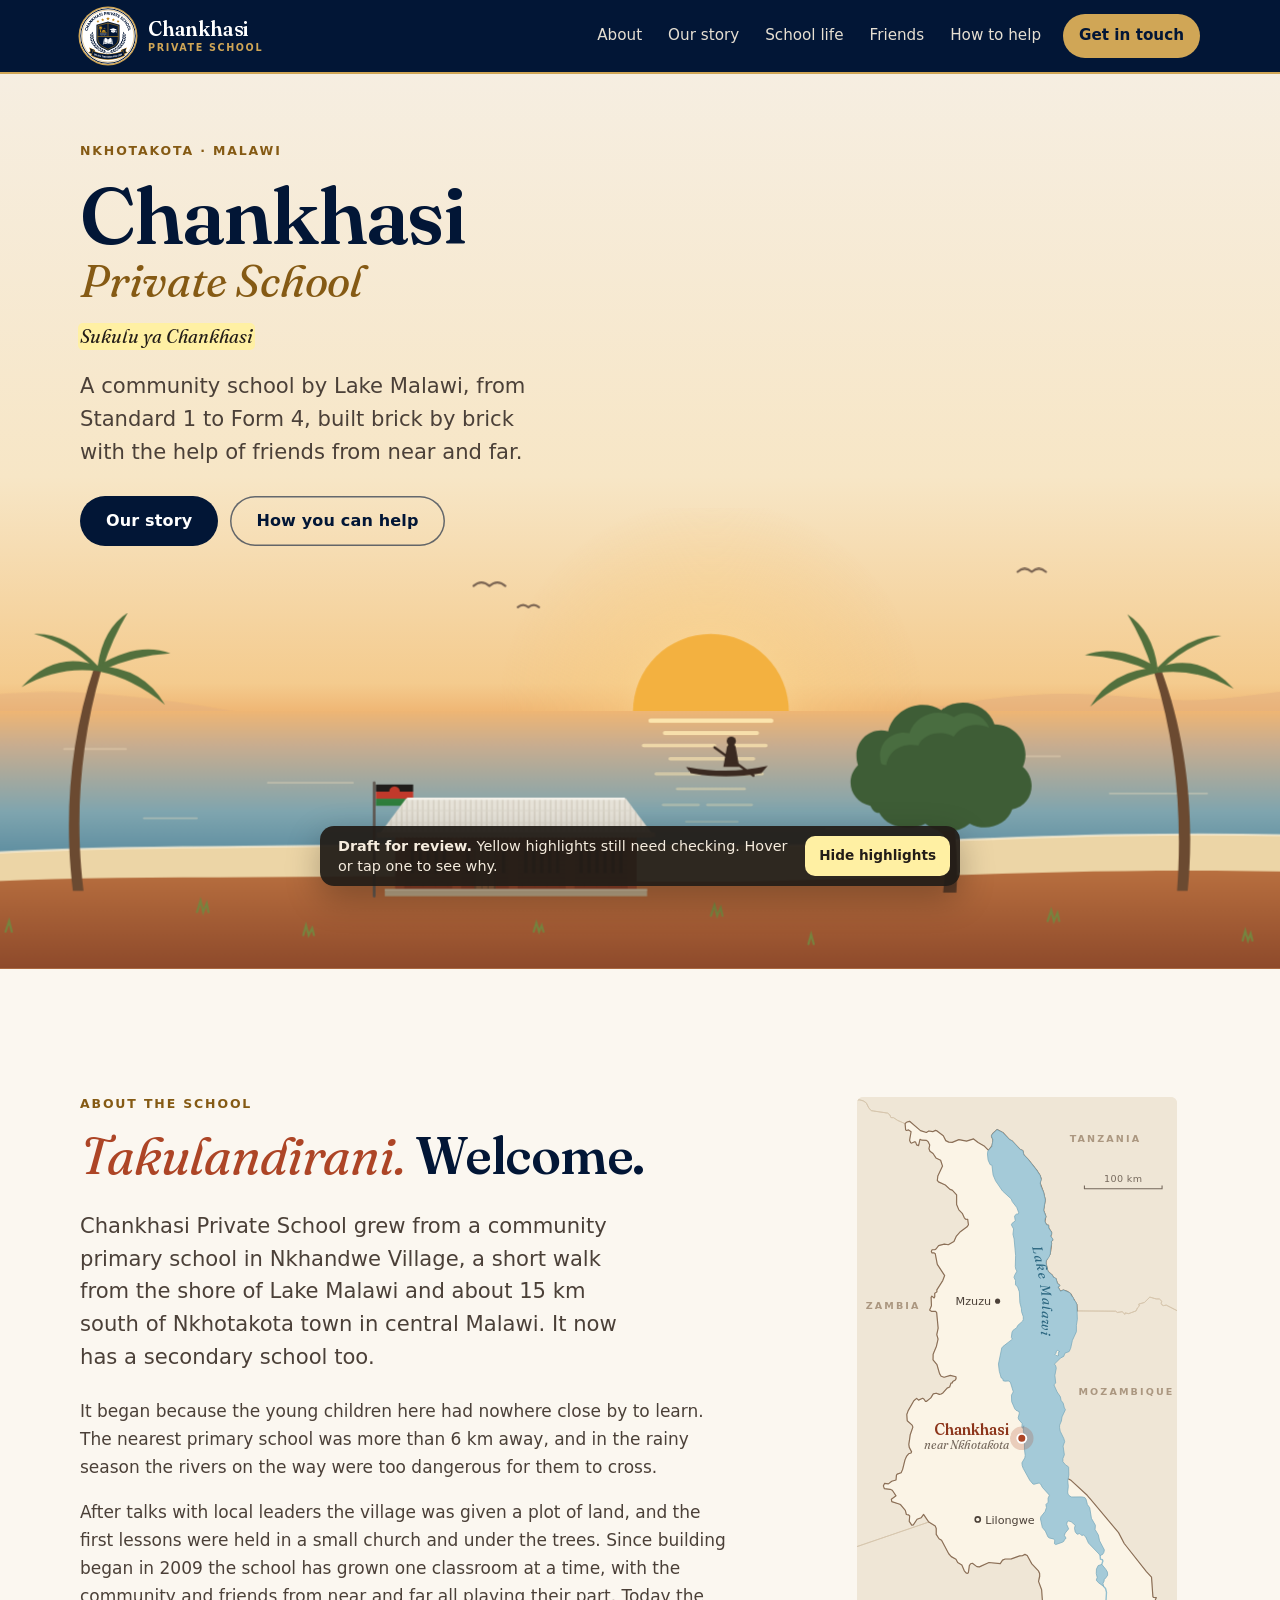
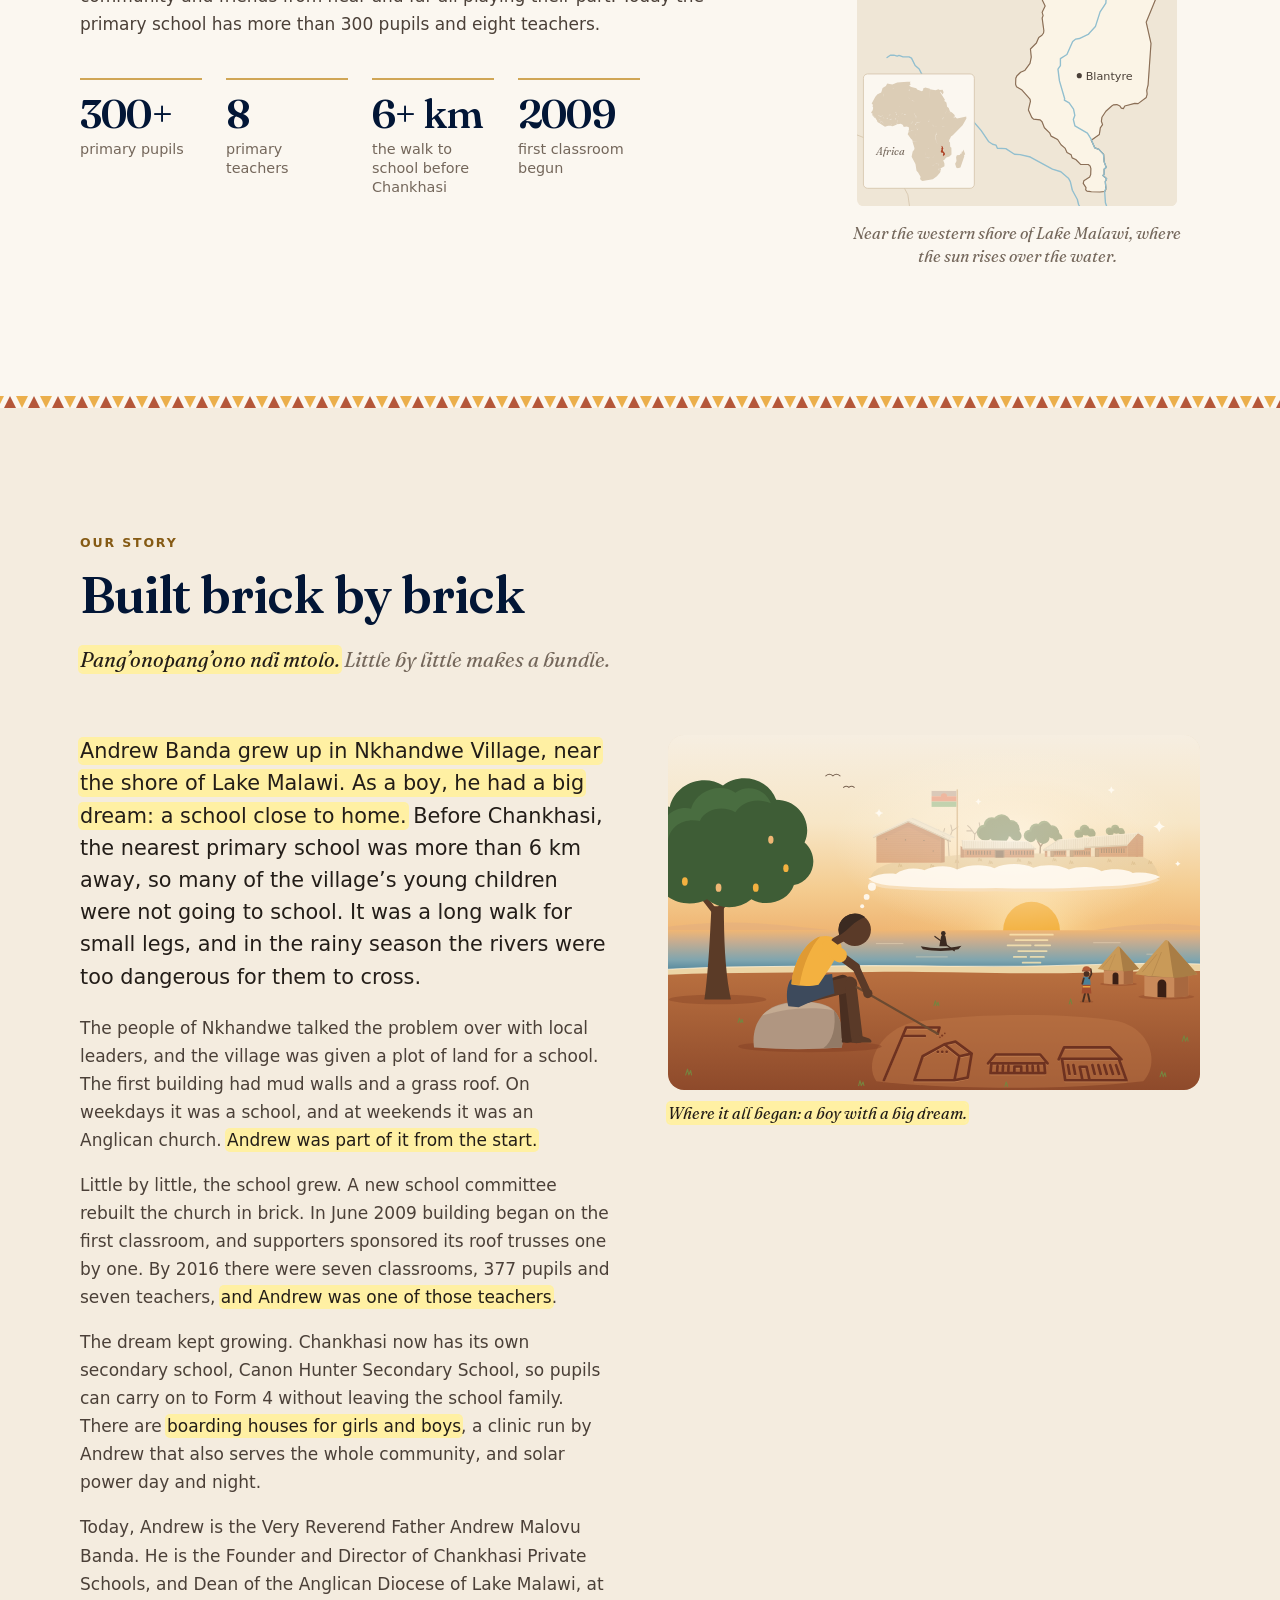
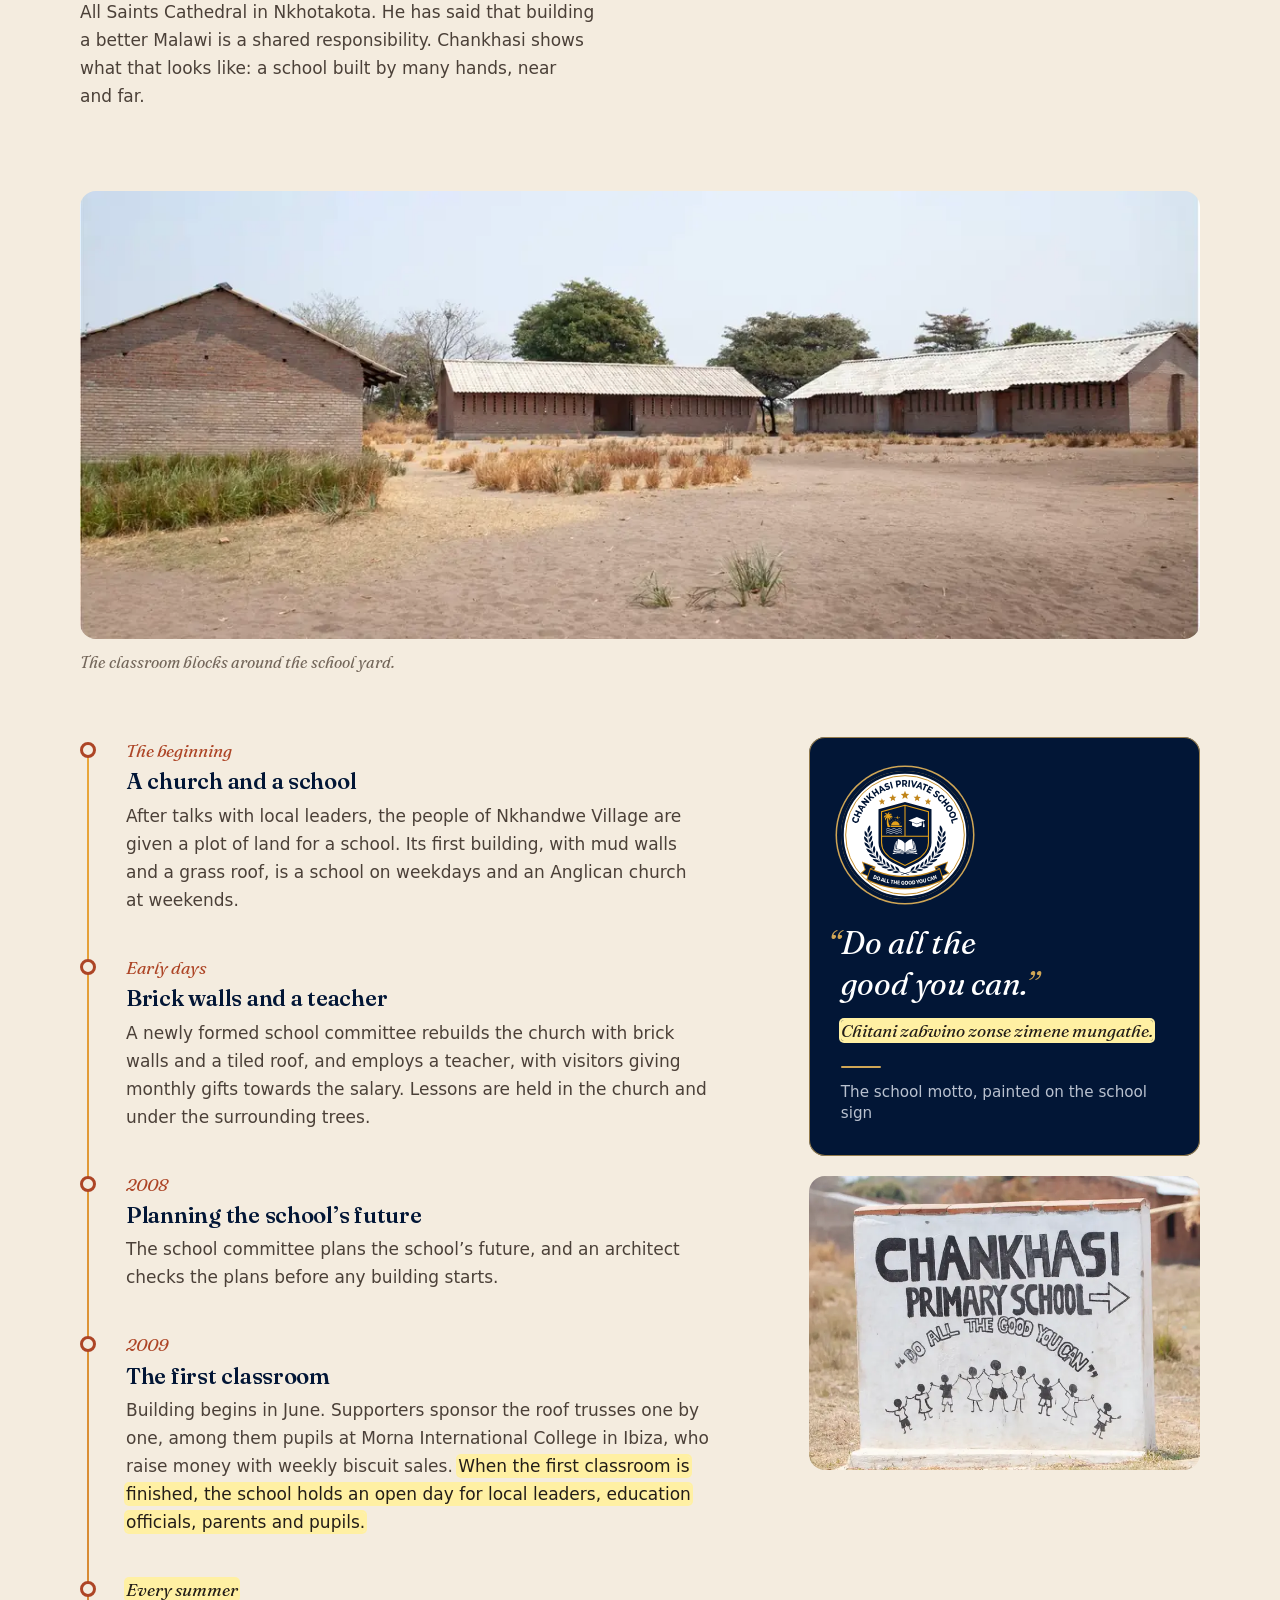
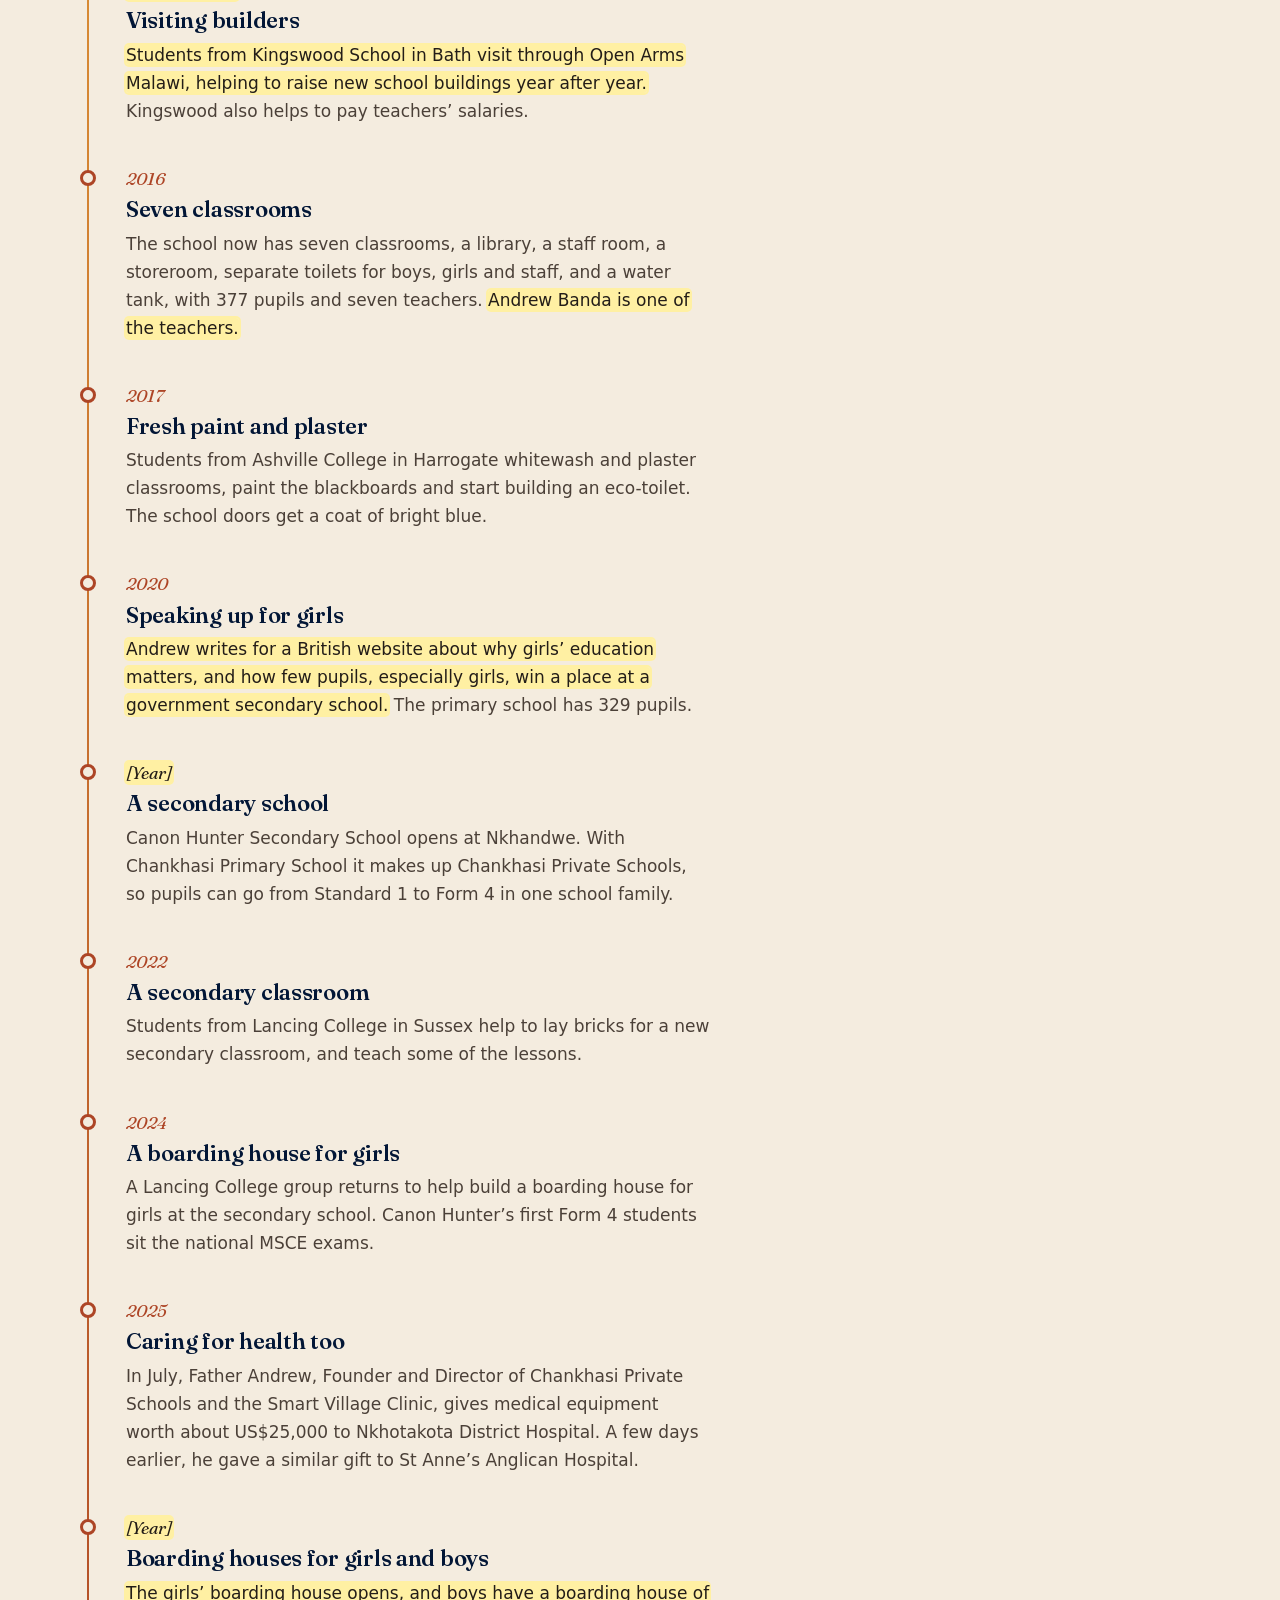
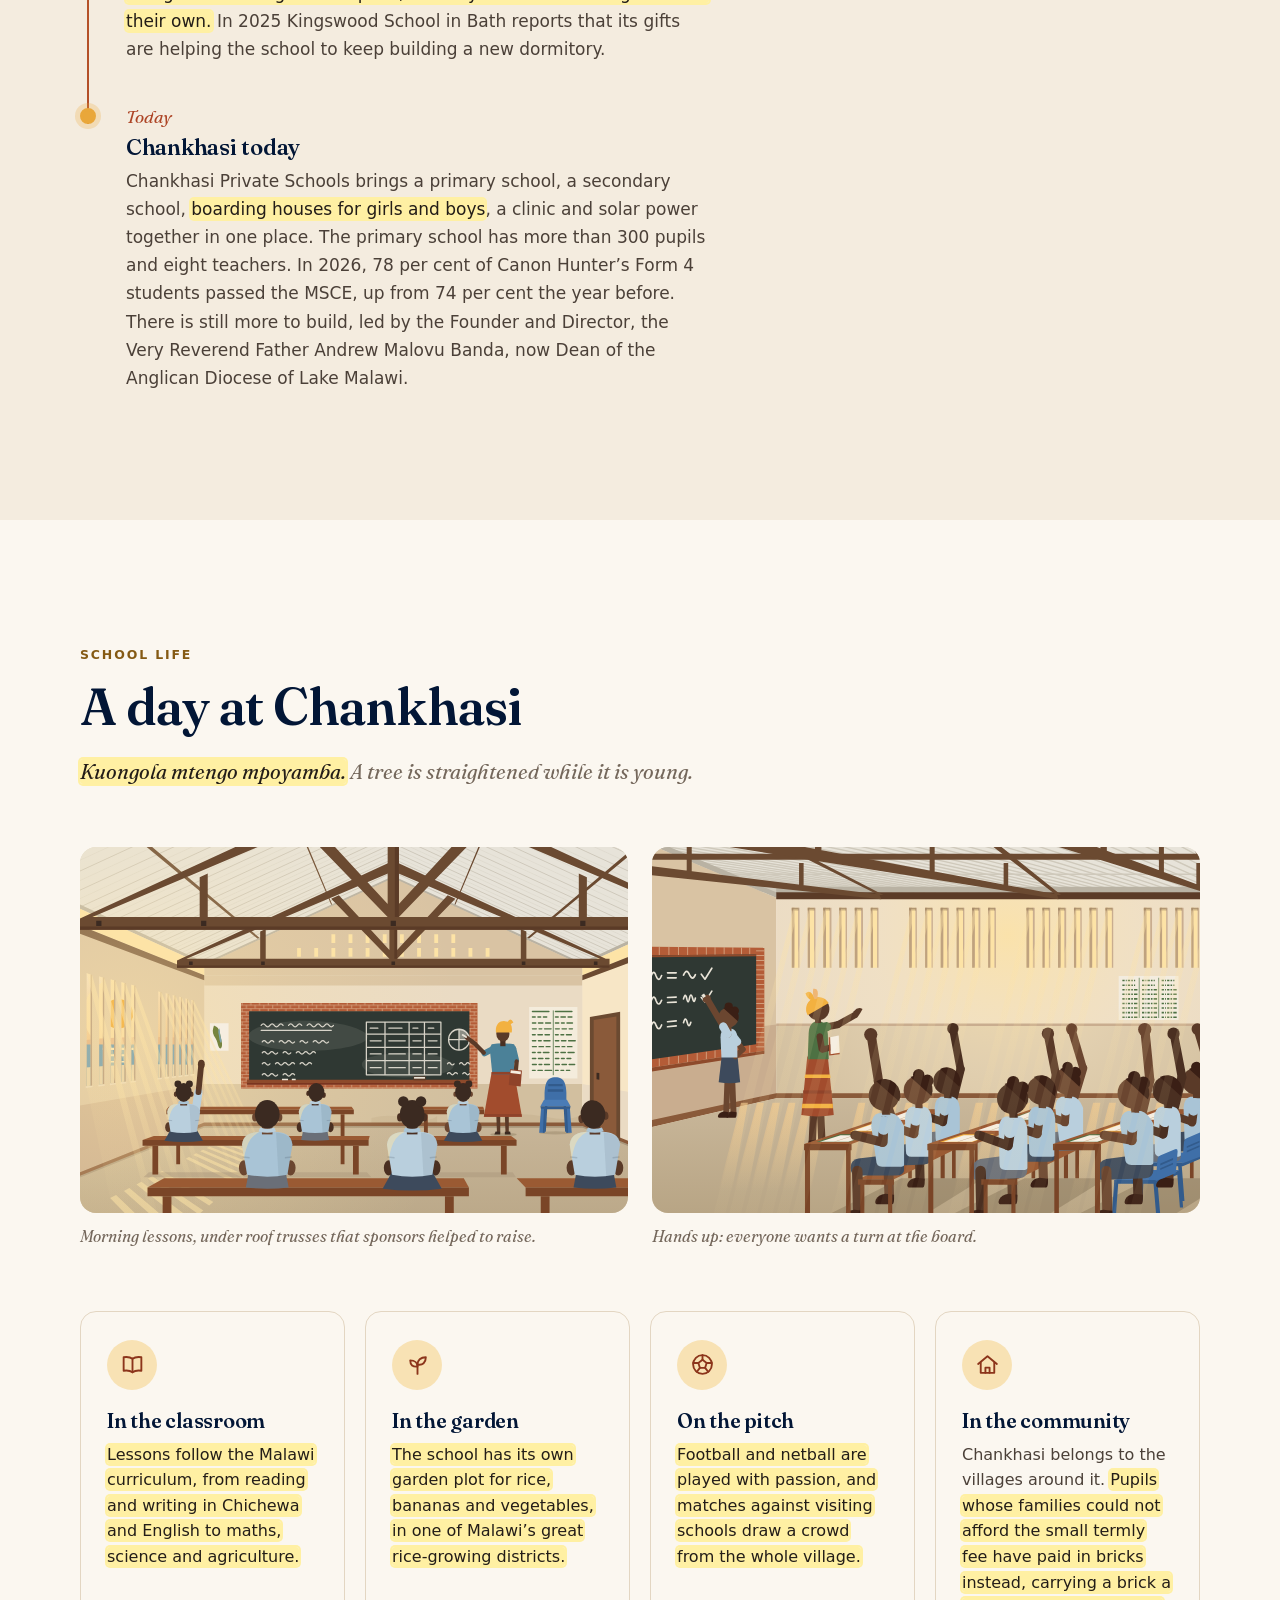
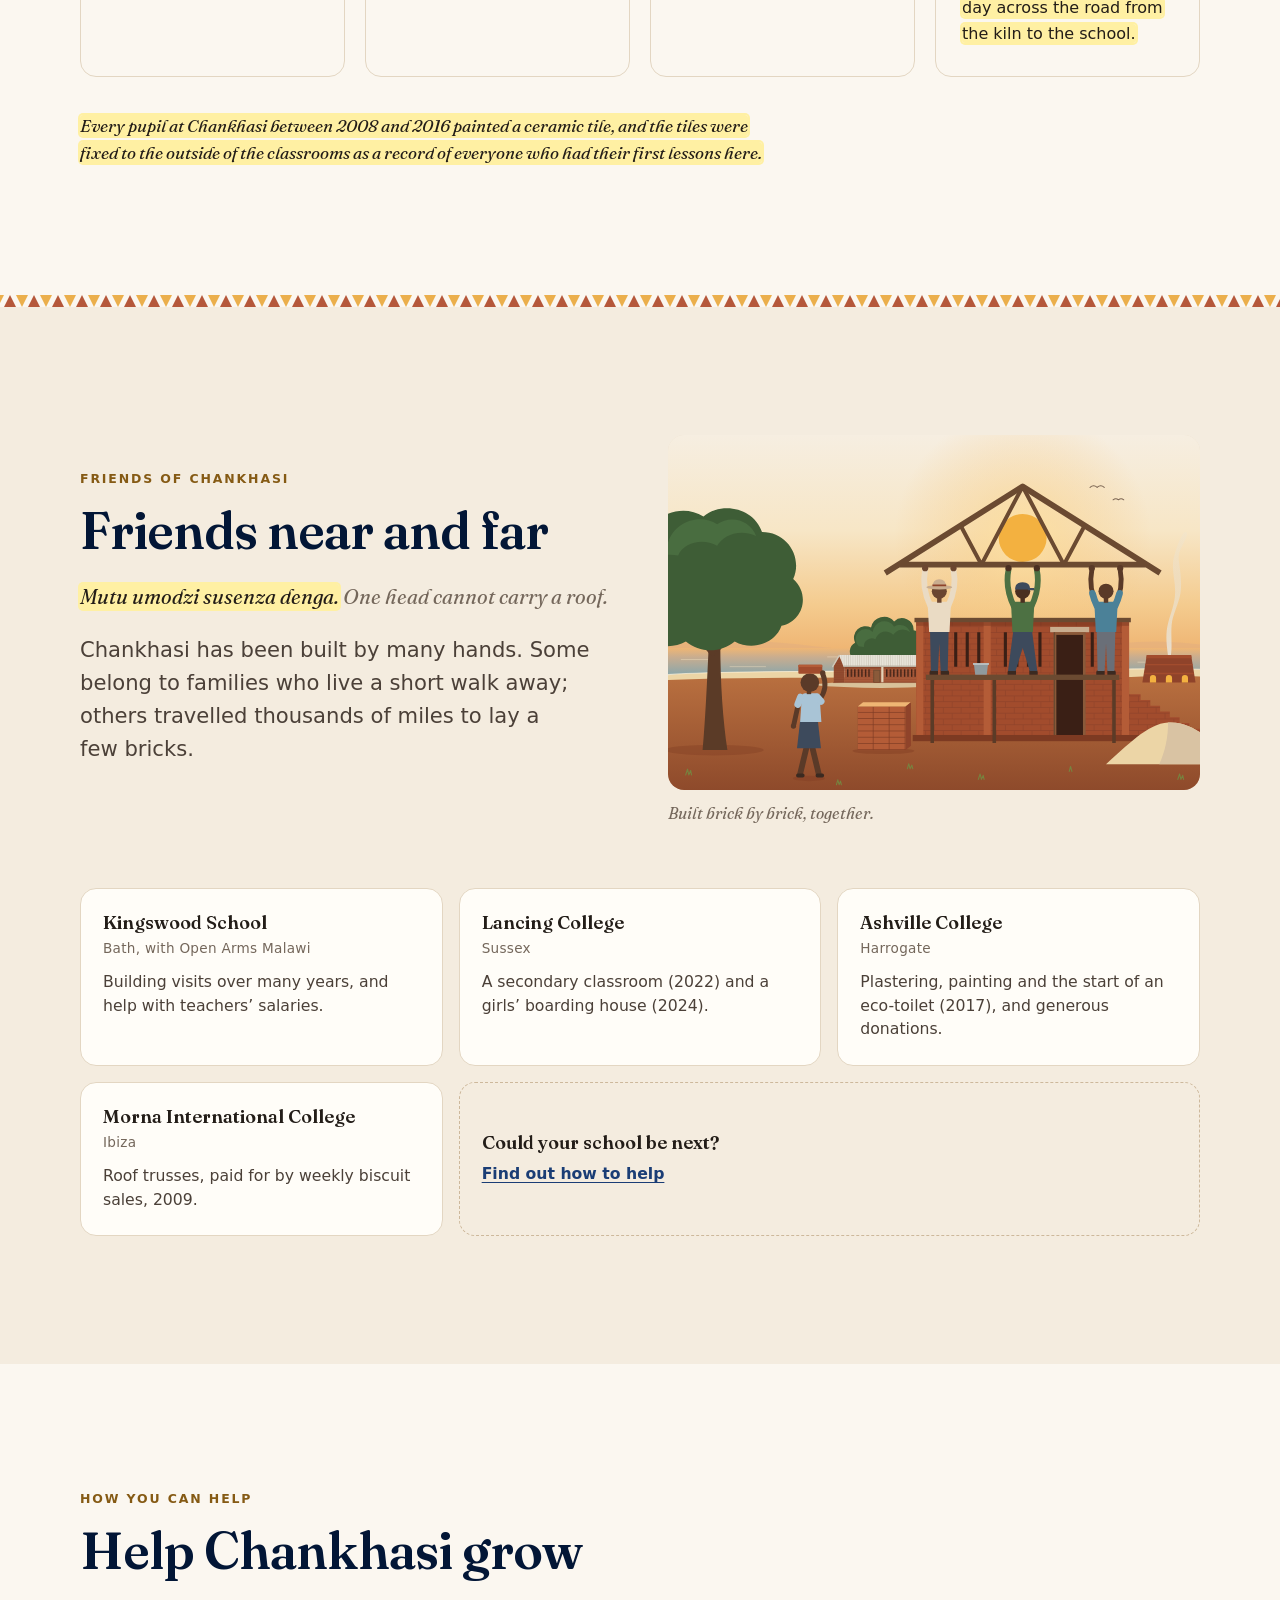
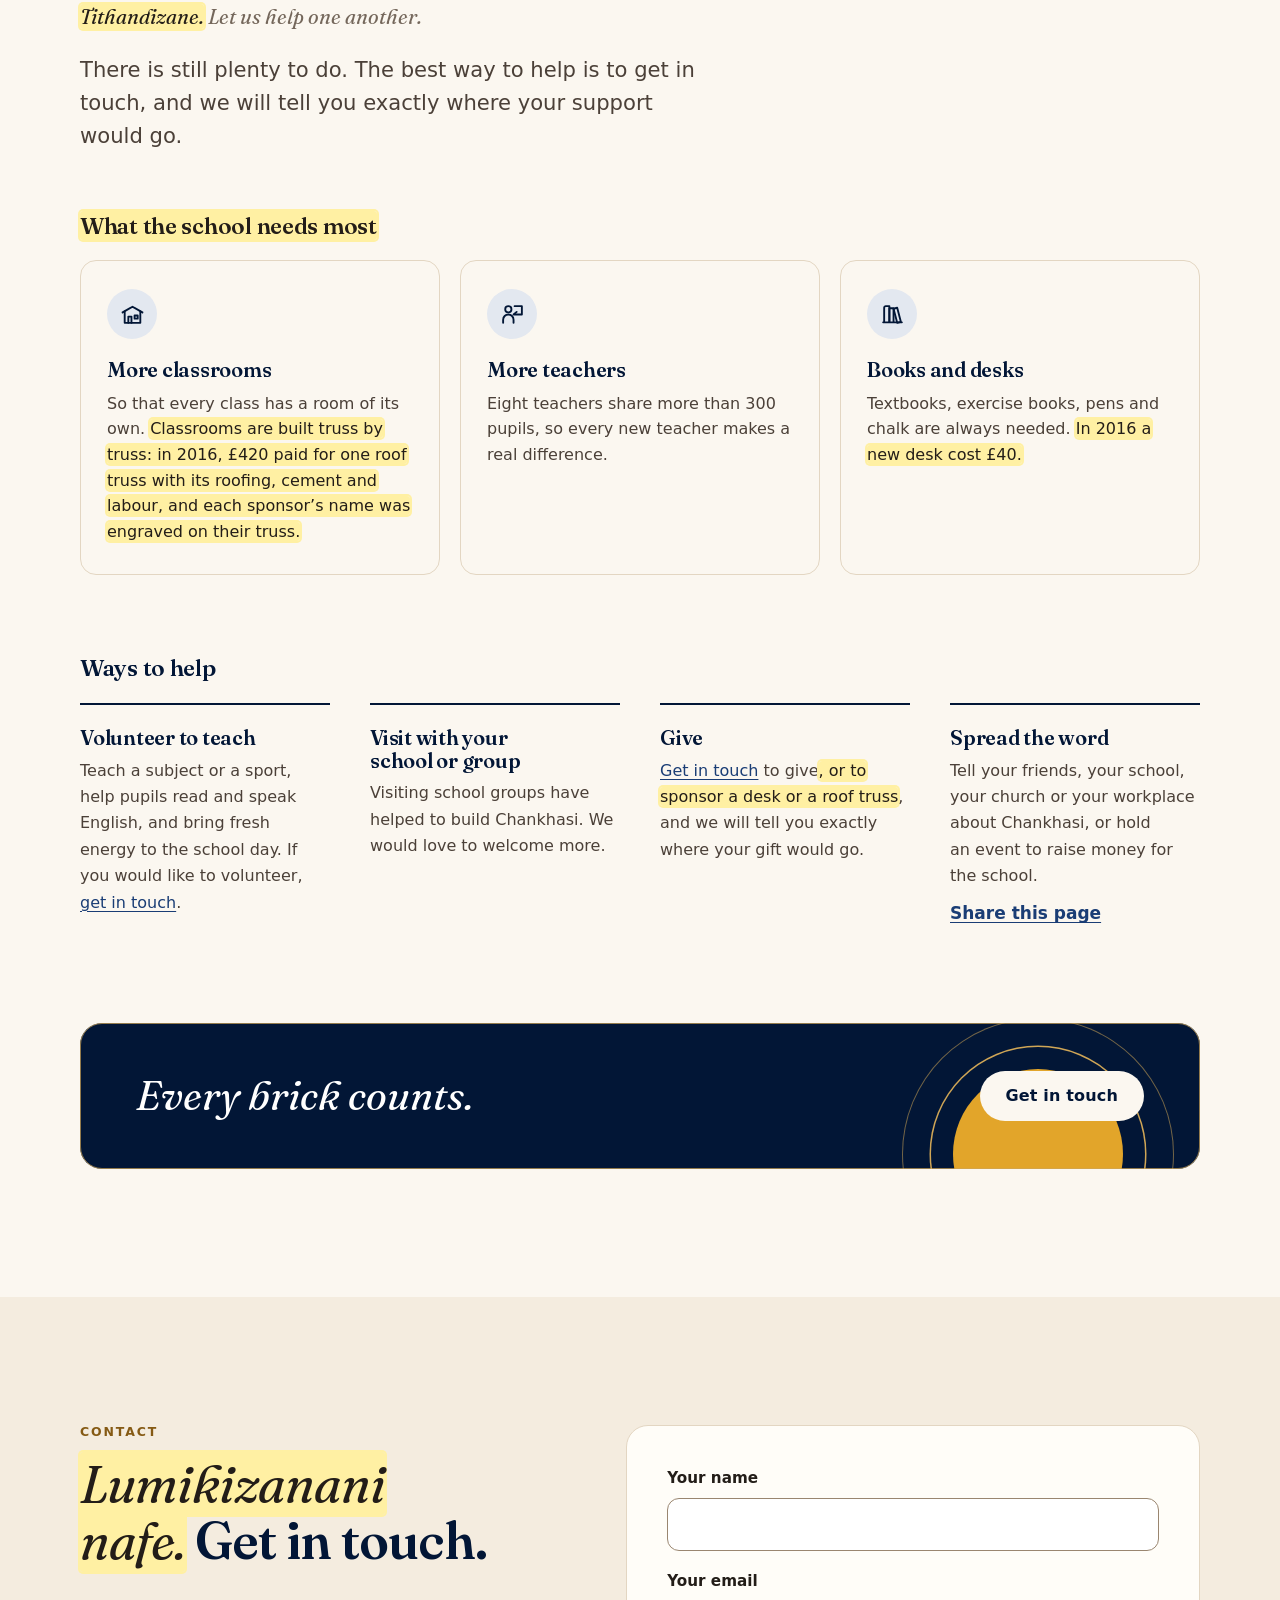
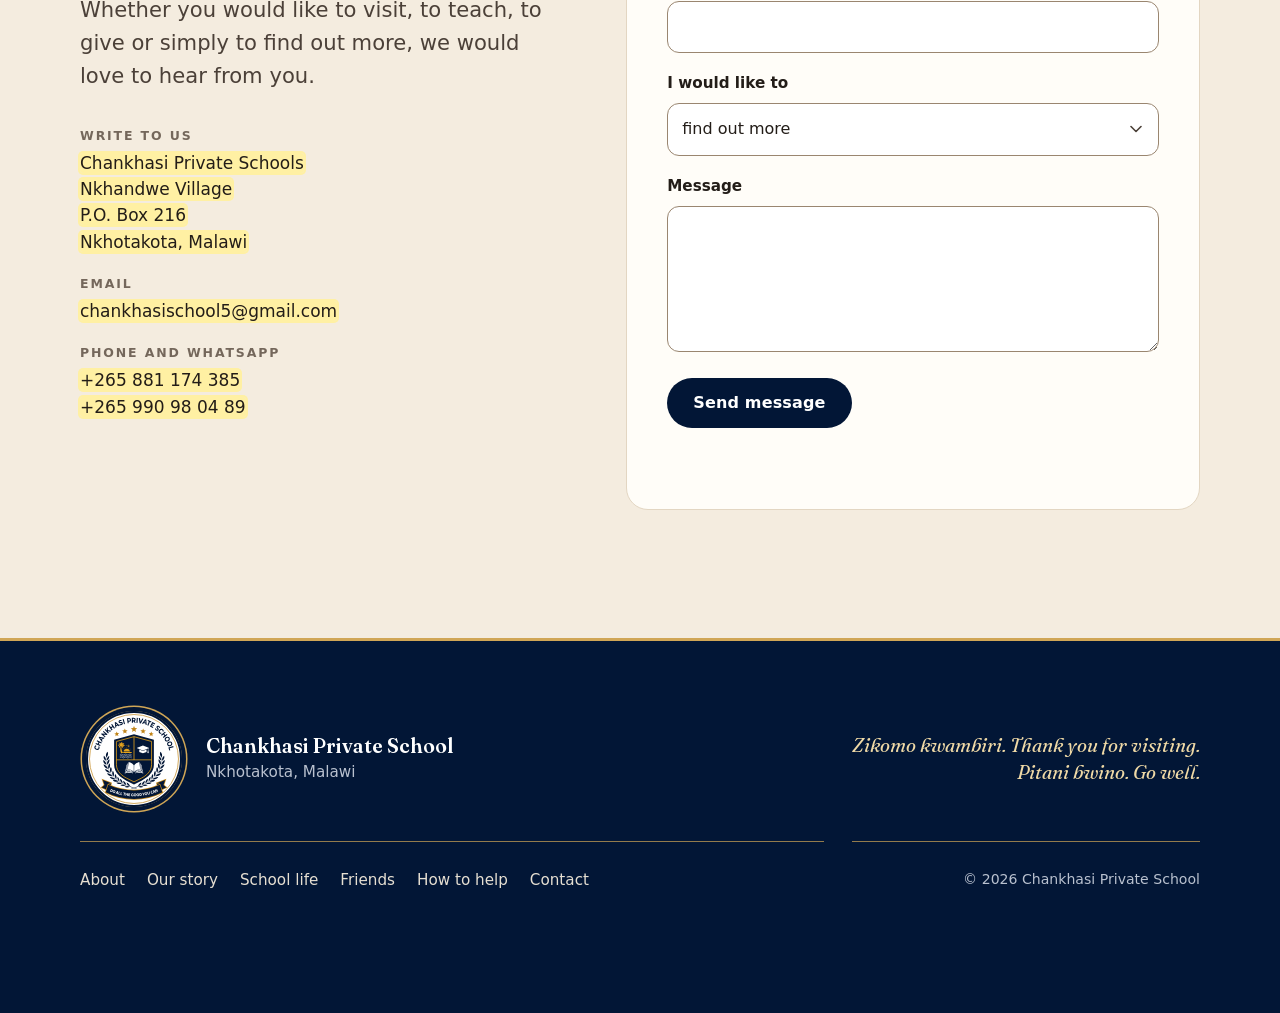
==== commit 5f3f4feb: "Sharp vector badge, full badge in the header, three-building dream scene Redraw the school badge and" ====
--- a/index.html
+++ b/index.html
@@ -8,6 +8,7 @@
 <!-- DRAFT: remove this line at launch so search engines can list the site -->
 <meta name="robots" content="noindex">
 <meta name="theme-color" content="#021636">
+<link rel="icon" href="assets/img/logo/shield.svg" type="image/svg+xml">
 <link rel="icon" href="assets/img/favicon-32.png" sizes="32x32" type="image/png">
 <link rel="icon" href="assets/img/icon-192.png" sizes="192x192">
 <link rel="apple-touch-icon" href="assets/img/apple-touch-icon.png">
@@ -23,8 +24,8 @@
 <meta name="twitter:card" content="summary_large_image">
 <script>document.documentElement.className += " js";</script>
 <link rel="preload" href="assets/fonts/fraunces.woff2" as="font" type="font/woff2" crossorigin>
-<link rel="stylesheet" href="assets/site.css?v=12">
-<script src="assets/site.js?v=12" defer></script>
+<link rel="stylesheet" href="assets/site.css?v=14">
+<script src="assets/site.js?v=14" defer></script>
 </head>
 <body>
 <a class="skip" href="#main">Skip to content</a>
@@ -32,7 +33,7 @@
 <header class="site-header">
   <div class="wrap header-inner">
     <a class="brand" href="#top" aria-label="Chankhasi Private School, back to the top">
-      <img class="brand-mark" src="assets/img/logo/shield-96.webp" srcset="assets/img/logo/shield-96.webp 75w, assets/img/logo/shield-144.webp 112w" sizes="36px" width="75" height="96" alt="">
+      <img class="brand-mark" src="assets/img/logo/badge.svg" width="240" height="240" alt="">
       <span class="brand-name">Chankhasi <small>Private School</small></span>
     </a>
     <button class="nav-toggle" type="button" aria-expanded="false" aria-controls="site-nav">
@@ -190,7 +191,7 @@
       </ol>
       <aside class="story-aside">
         <figure class="quote">
-          <img class="quote-badge" src="assets/img/logo/badge-240.webp" srcset="assets/img/logo/badge-240.webp 240w, assets/img/logo/badge-480.webp 480w" sizes="128px" width="240" height="240" alt="The Chankhasi Private School badge: a navy and gold shield with a palm tree and the sun rising over the lake, a graduation cap and an open book, ringed by stars and laurels, with the motto on a ribbon." loading="lazy" decoding="async">
+          <img class="quote-badge" src="assets/img/logo/badge.svg" width="240" height="240" alt="The Chankhasi Private School badge: a navy and gold shield with a palm tree and the sun rising over the lake, a graduation cap and an open book, ringed by stars and laurels, with the motto on a ribbon." loading="lazy" decoding="async">
           <blockquote><p><span class="qm">“</span>Do all the good you can.<span class="qm">”</span></p><p class="motto-ny"><span class="tbc" lang="ny" data-note="Our translation of the motto; no existing Chichewa version was found. Is it natural, and does the school already say the motto in Chichewa?">Chitani zabwino zonse zimene mungathe.</span></p></blockquote>
           <figcaption>The school motto, painted on the school sign</figcaption>
         </figure>
@@ -402,7 +403,7 @@
 <footer class="site-footer">
   <div class="wrap footer-inner">
     <div class="footer-brand">
-      <img class="footer-badge" src="assets/img/logo/badge-240.webp" srcset="assets/img/logo/badge-240.webp 240w, assets/img/logo/badge-480.webp 480w" sizes="96px" width="240" height="240" alt="" loading="lazy" decoding="async">
+      <img class="footer-badge" src="assets/img/logo/badge.svg" width="240" height="240" alt="" loading="lazy" decoding="async">
       <div>
         <p class="footer-name">Chankhasi Private School</p>
         <p class="footer-place">Nkhotakota, Malawi</p>
--- a/assets/site.css
+++ b/assets/site.css
@@ -47,7 +47,7 @@
   --radius: 16px;
   --wrap: 1120px;
   --gutter: clamp(16px, 4vw, 32px);
-  --header-h: 64px;
+  --header-h: 72px;
   --serif: "Fraunces", Georgia, "Times New Roman", serif;
   --sans: system-ui, -apple-system, "Segoe UI", Roboto, "Helvetica Neue", Arial, sans-serif;
   color-scheme: light;
@@ -229,7 +229,7 @@
   text-decoration: none;
 }
 @media (hover: hover) { .brand:hover { color: #fff; } }
-.brand-mark { width: auto; height: 46px; flex: none; }
+.brand-mark { width: 56px; height: 56px; flex: none; border-radius: 50%; box-shadow: 0 0 0 1.5px var(--gold); background: #fff; }
 .brand-name {
   display: flex;
   flex-direction: column;
@@ -962,7 +962,8 @@
 .note-pop[hidden] { display: none; }
 
 @media (orientation: landscape) and (max-height: 500px) {
-  :root { --header-h: 56px; }
+  :root { --header-h: 60px; }
+  .brand-mark { width: 46px; height: 46px; }
   .hero-text { padding-top: 24px; }
 }
 
